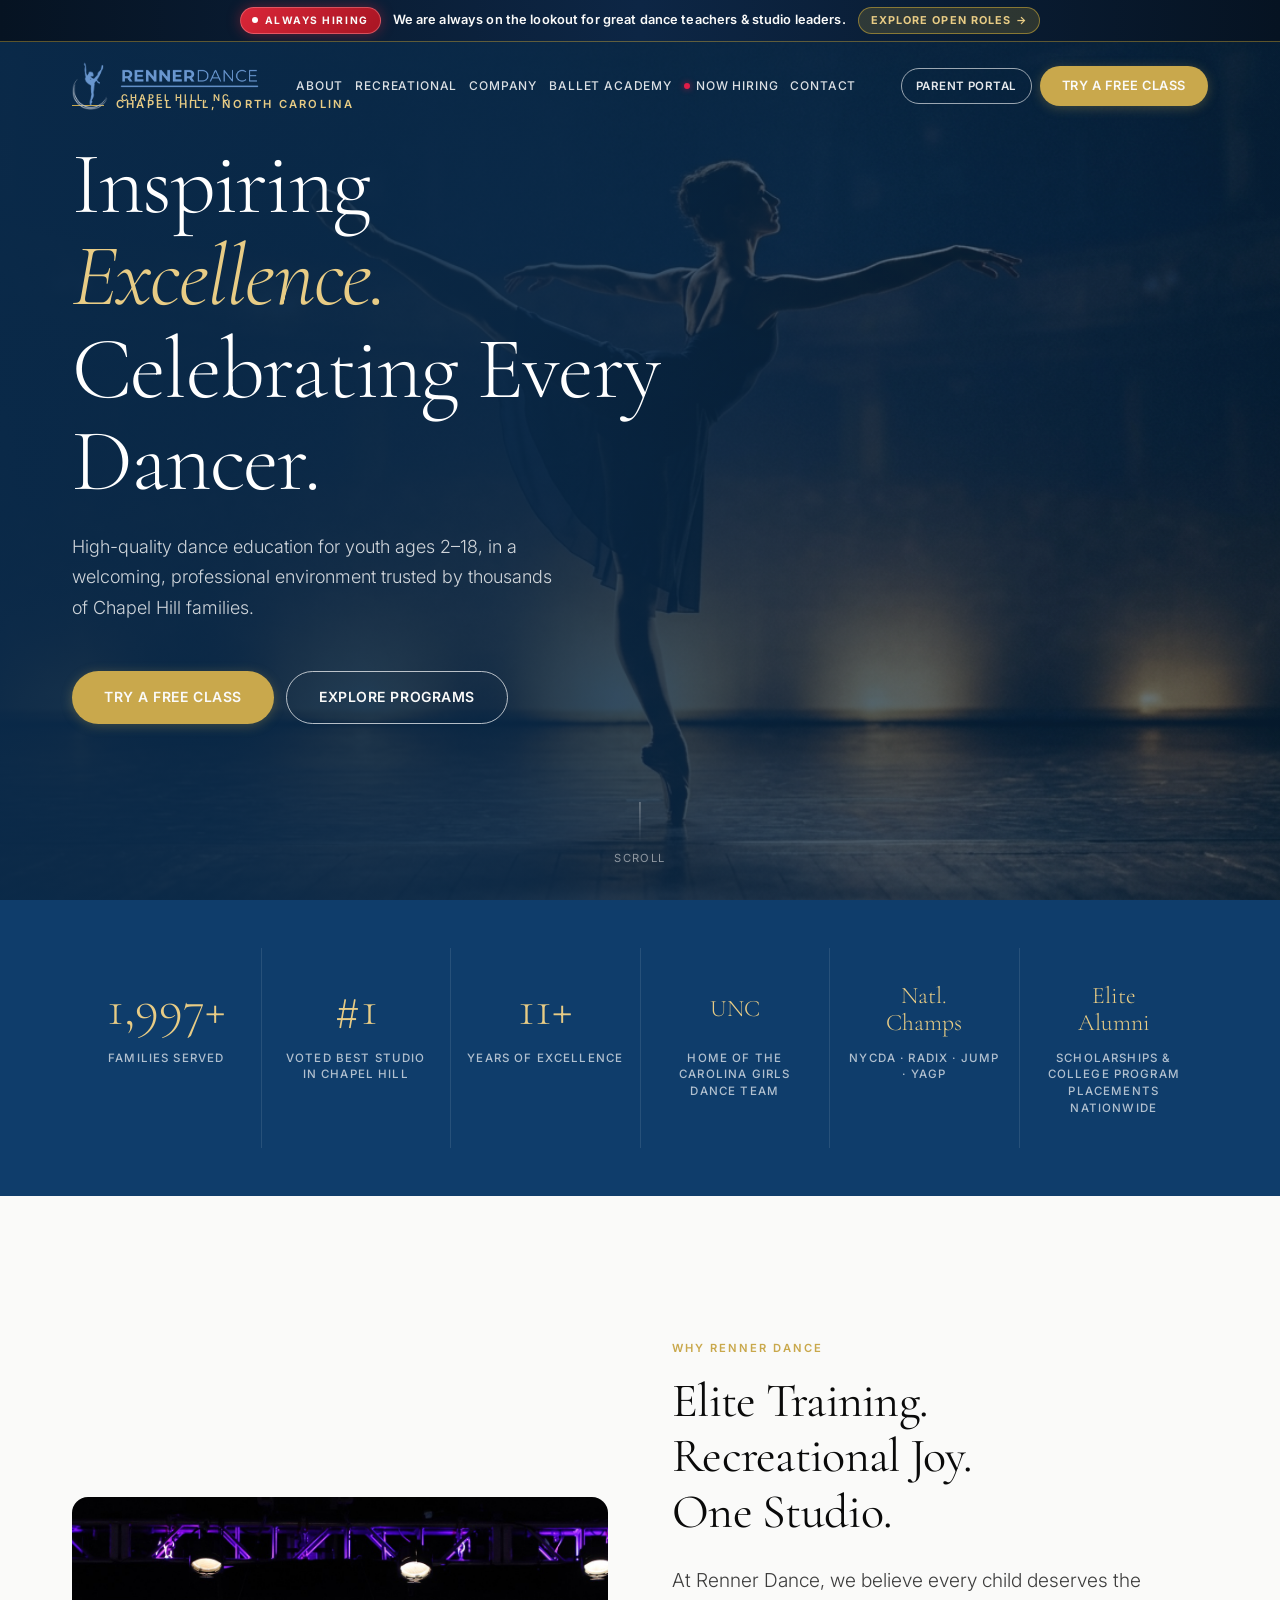
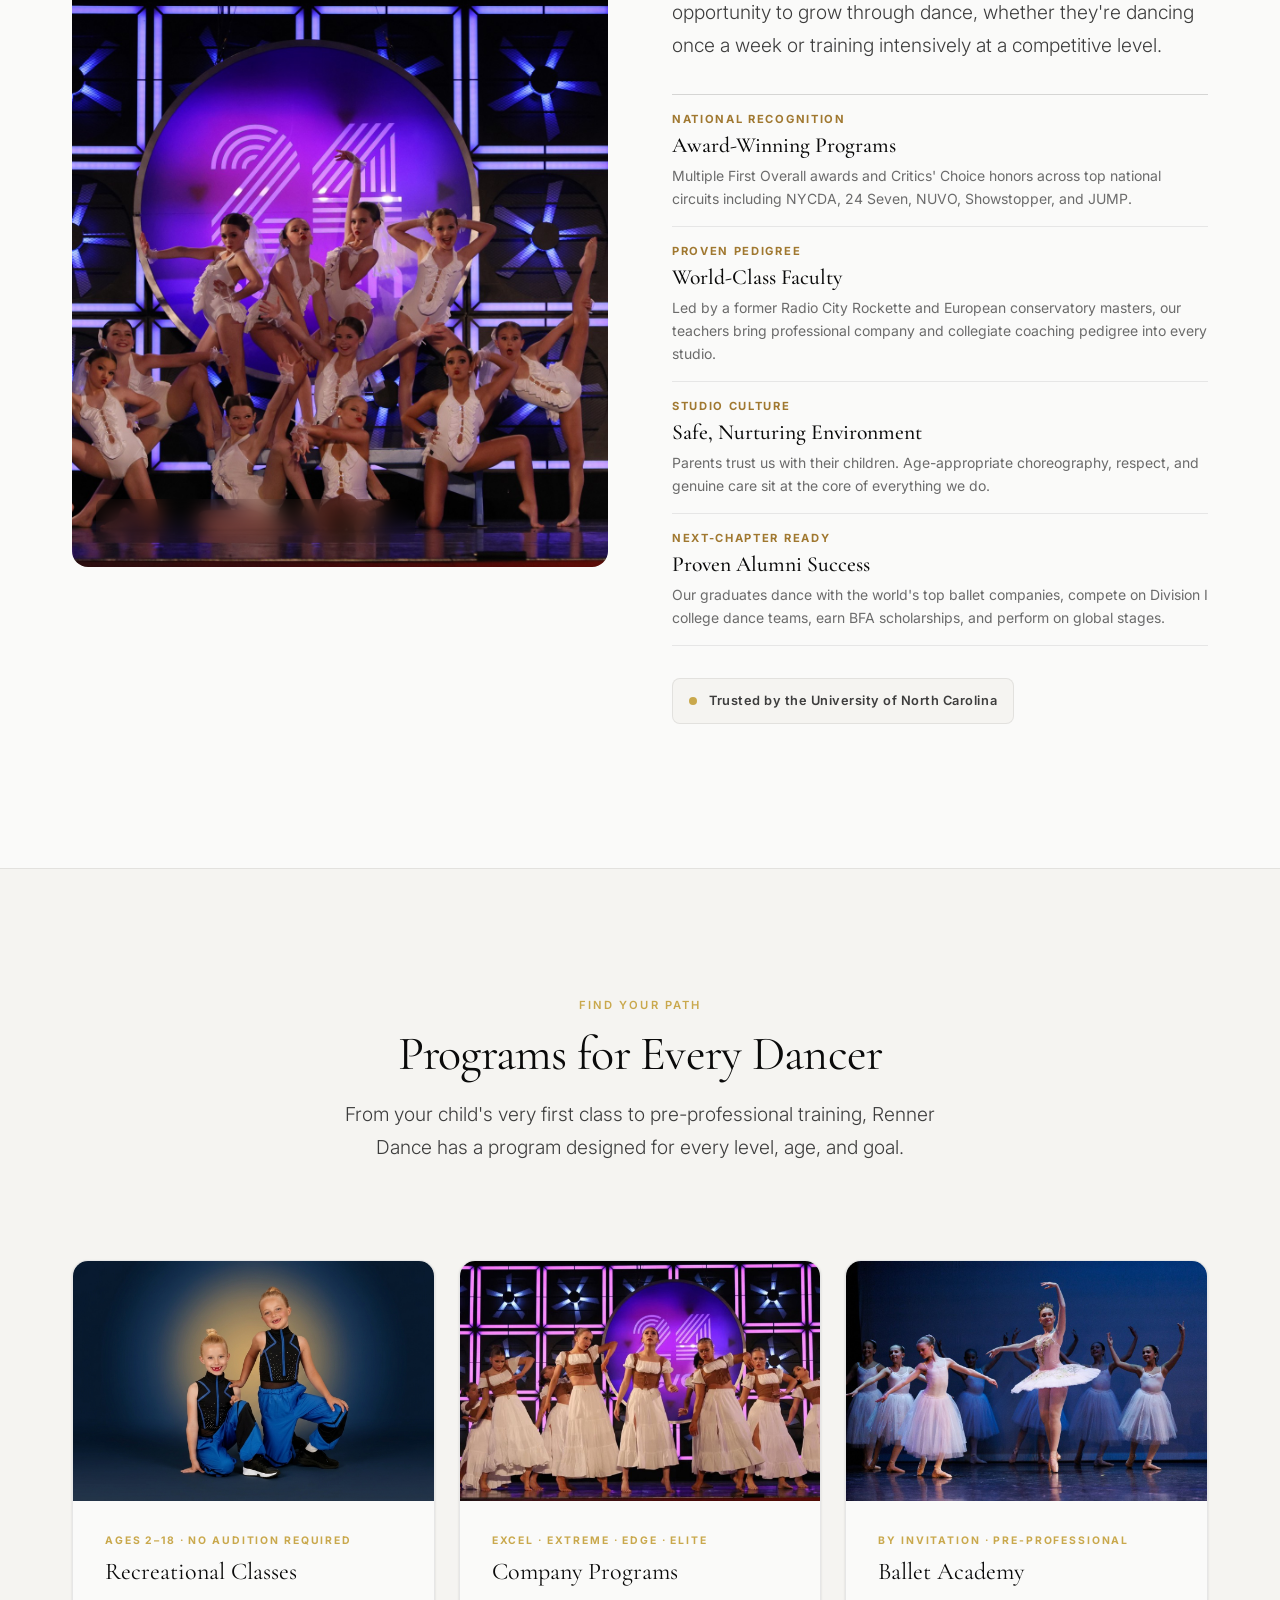
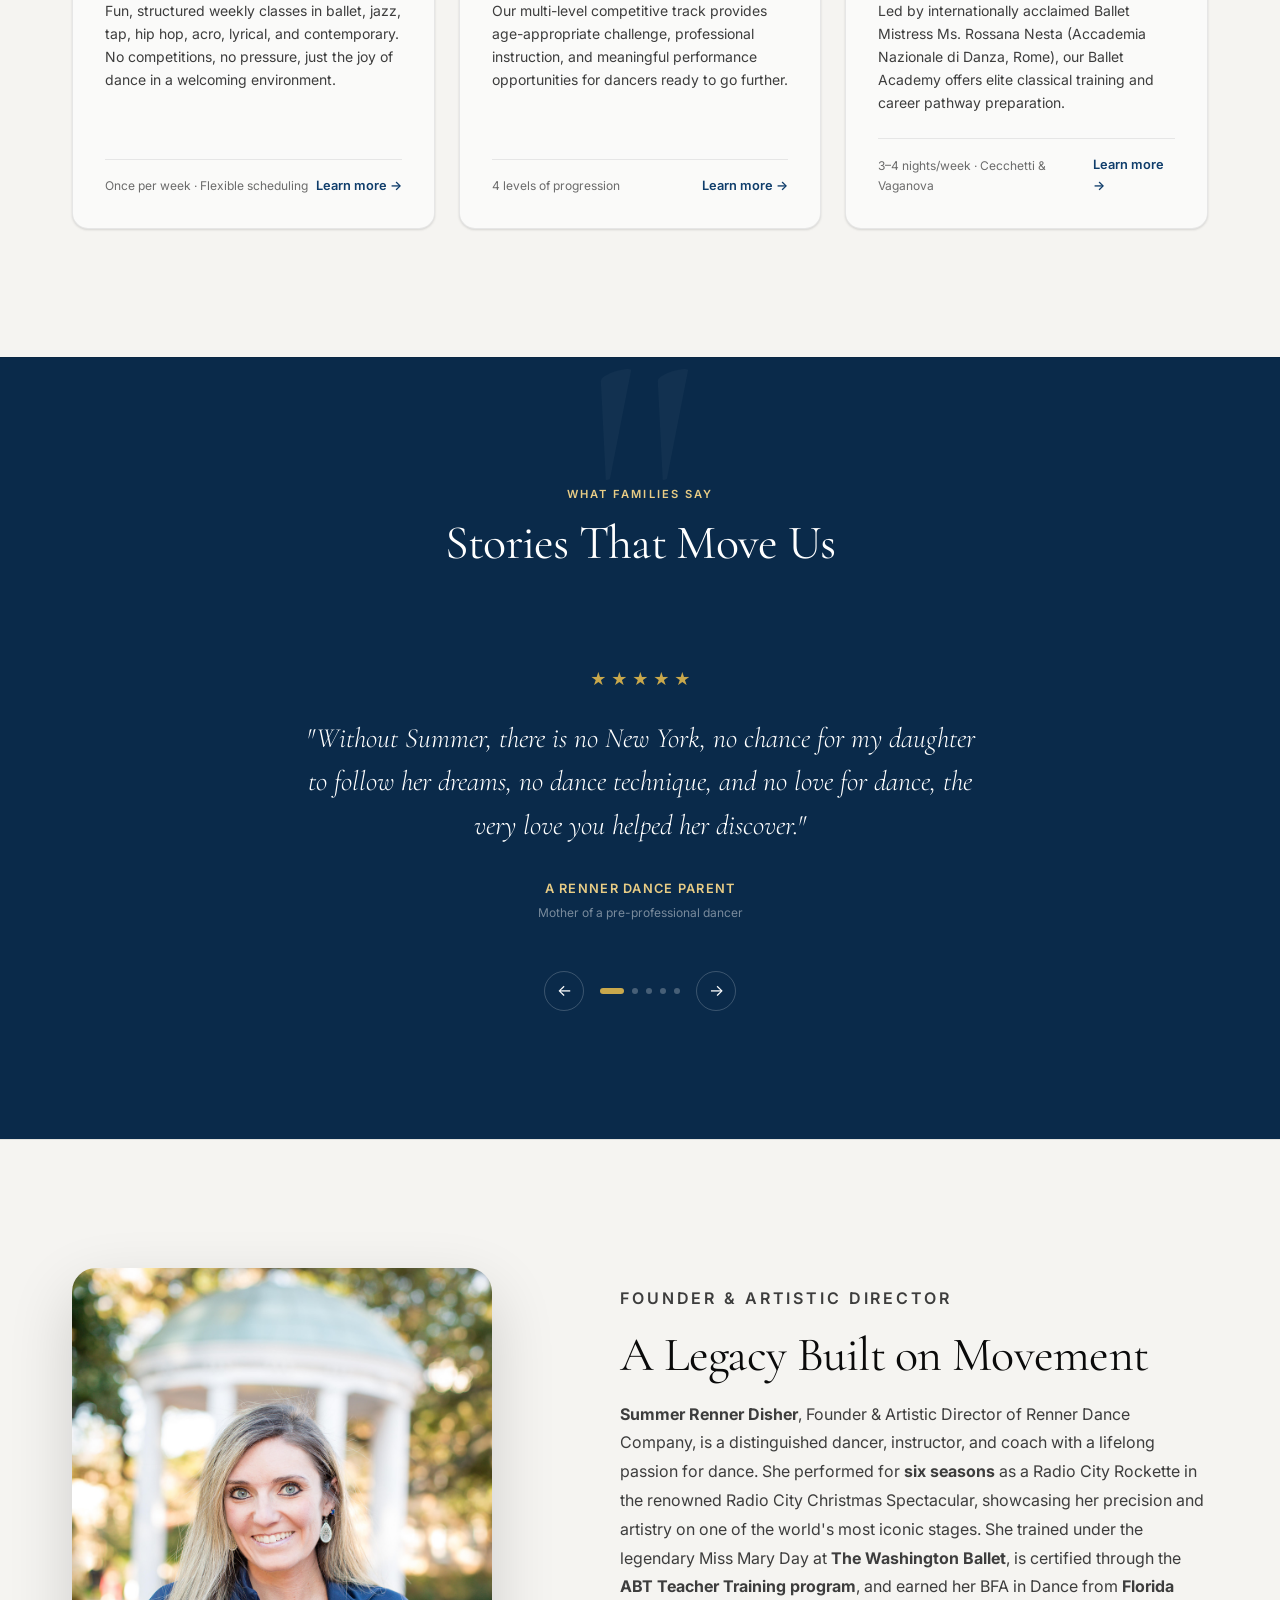
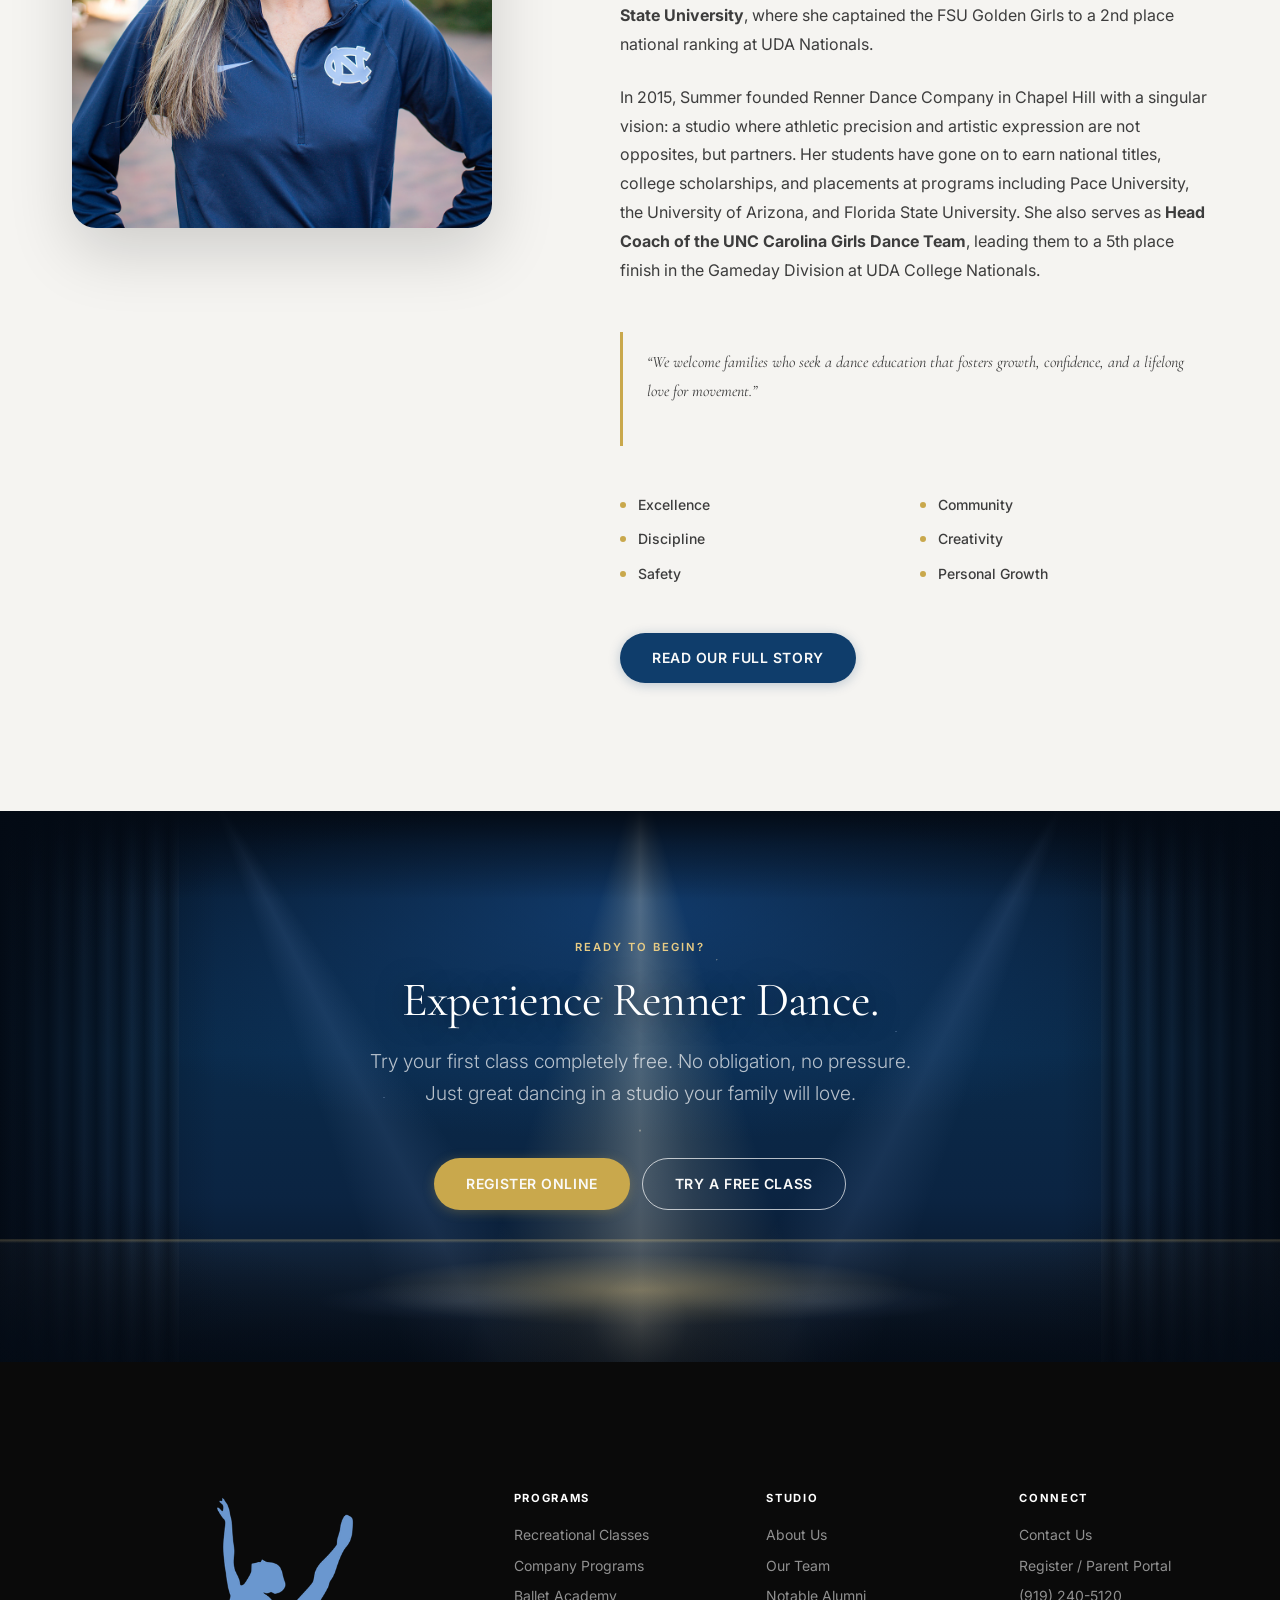
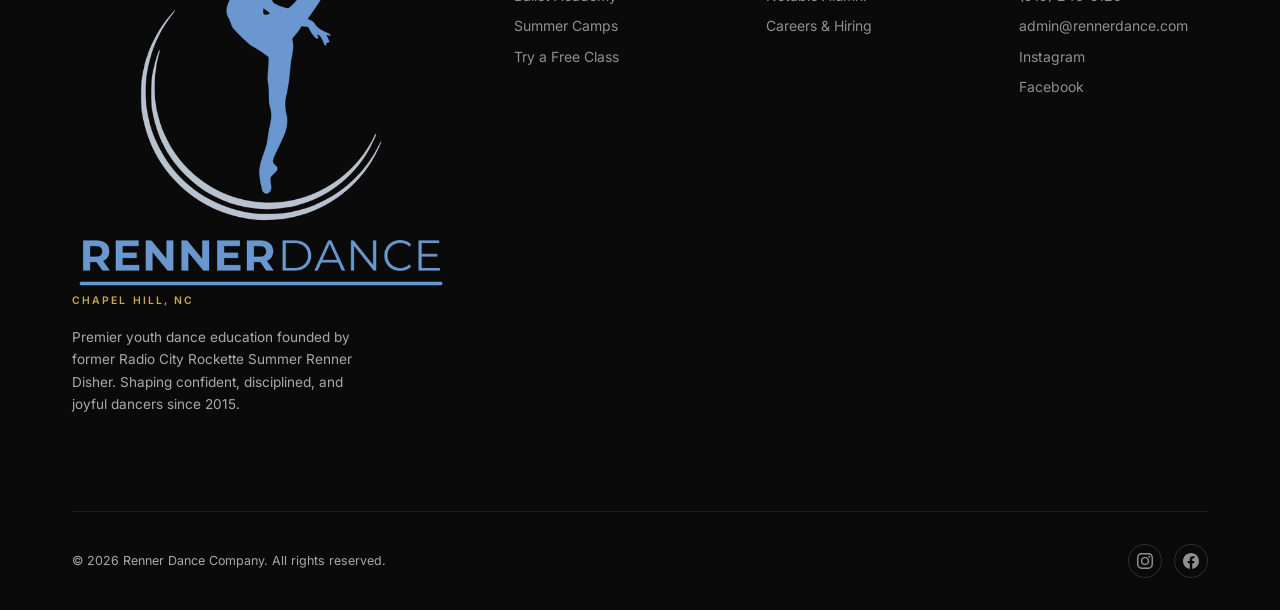
==== index.html @ 5af4b8da "Recreational page edits" ====
<!DOCTYPE html>
<html lang="en">
<head>
  <meta charset="UTF-8">
  <meta name="viewport" content="width=device-width, initial-scale=1.0">
  <title>Renner Dance Company | Chapel Hill, NC | Premier Youth Dance Studio</title>
  <meta name="description" content="Renner Dance Company is Chapel Hill's premier youth dance studio. Founded by former Radio City Rockette Summer Renner Disher, we offer recreational, competitive, and pre-professional dance training for ages 2–18.">
  <meta name="keywords" content="dance studio Chapel Hill NC, youth dance classes, ballet, competitive dance, Renner Dance Company">
  <link rel="canonical" href="https://www.rennerdance.com/">
  <!-- Open Graph -->
  <meta property="og:title" content="Renner Dance Company | Chapel Hill, NC">
  <meta property="og:description" content="Premier youth dance studio offering recreational, competitive, and ballet academy programs for ages 2–18 in Chapel Hill, NC.">
  <meta property="og:type" content="website">
  <meta property="og:url" content="https://www.rennerdance.com/">
  <meta property="og:image" content="https://www.rennerdance.com/images/logo-dark.png">
  <!-- Structured Data -->
  <script type="application/ld+json">
  {
    "@context": "https://schema.org",
    "@type": ["LocalBusiness", "EducationalOrganization"],
    "name": "Renner Dance Company",
    "description": "Premier youth dance studio in Chapel Hill, NC offering recreational, competitive, and pre-professional dance training for ages 2–18.",
    "url": "https://www.rennerdance.com",
    "logo": "https://www.rennerdance.com/images/logo-dark.png",
    "address": {
      "@type": "PostalAddress",
      "addressLocality": "Chapel Hill",
      "addressRegion": "NC",
      "addressCountry": "US"
    },
    "founder": { "@type": "Person", "name": "Summer Renner Disher" },
    "sameAs": ["https://www.instagram.com/rennerdance"]
  }
  </script>
  <link rel="icon" type="image/png" href="images/favicon.png">
  <link rel="apple-touch-icon" href="images/favicon.png">
  <link rel="stylesheet" href="css/styles.css">
  <link rel="preconnect" href="https://fonts.googleapis.com">
  <link rel="preconnect" href="https://fonts.gstatic.com" crossorigin>
</head>
<body class="has-hiring-topbar">

  <!-- ======================================================
       ALWAYS HIRING TOP BAR
  ====================================================== -->
  <a href="careers.html" class="hiring-topbar" aria-label="Renner Dance is always hiring. Explore open roles and apply.">
    <div class="hiring-topbar-inner">
      <span class="hiring-badge">
        <span class="hiring-badge-dot" aria-hidden="true"></span>
        Always Hiring
      </span>
      <span class="hiring-topbar-text hiring-topbar-text--desktop">
        <strong>We are always on the lookout for great dance teachers &amp; studio leaders.</strong>
      </span>
      <span class="hiring-topbar-text hiring-topbar-text--mobile">
        <strong>Hiring great teachers &amp; studio staff</strong>
      </span>
      <span class="hiring-topbar-cta">
        Explore Open Roles <span class="hiring-topbar-arrow" aria-hidden="true">&rarr;</span>
      </span>
    </div>
  </a>


    <!-- ======================================================
       NAVIGATION
  ====================================================== -->
  <nav id="navbar" class="transparent" role="navigation" aria-label="Main navigation">
    <div class="container">
      <div class="nav-inner">
        <a href="index.html" class="nav-logo" aria-label="Renner Dance Company home">
          <img src="images/logo-mark-white.png" alt="" class="nav-logo-mark nav-logo--light" width="40" height="53">
          <img src="images/logo-mark-dark.png" alt="" class="nav-logo-mark nav-logo--dark" width="40" height="53">
          <div class="nav-logo-text">
            <img src="images/logo-wordmark-white.png" alt="Renner Dance" class="nav-logo-wordmark nav-logo--light" width="140" height="19">
            <img src="images/logo-wordmark-dark.png" alt="Renner Dance" class="nav-logo-wordmark nav-logo--dark" width="140" height="19">
            <span class="nav-logo-sub">Chapel Hill, NC</span>
          </div>
        </a>

        <div class="nav-links" role="menubar">
          <div class="nav-dropdown" role="menuitem">
            <a href="about.html" class="nav-link">About</a>
            <div class="nav-dropdown-menu">
              <a href="about.html#story" class="nav-dropdown-item">Our Story</a>
              <a href="about.html#mission" class="nav-dropdown-item">Mission &amp; Culture</a>
              <a href="about.html#accomplishments" class="nav-dropdown-item">Accomplishments</a>
              <a href="about.html#staff" class="nav-dropdown-item">Our Team</a>
              <a href="about.html#alumni" class="nav-dropdown-item">Notable Alumni</a>
              <a href="careers.html" class="nav-dropdown-item">Careers &amp; Hiring</a>
            </div>
          </div>
          <div class="nav-dropdown" role="menuitem">
            <a href="recreational.html" class="nav-link">Recreational</a>
            <div class="nav-dropdown-menu">
              <div class="nav-dropdown-group-label">Recreational Classes</div>
              <a href="recreational.html#overview" class="nav-dropdown-item">Overview</a>
              <a href="recreational.html#ballet" class="nav-dropdown-item">Ballet</a>
              <a href="recreational.html#jazz" class="nav-dropdown-item">Jazz</a>
              <a href="recreational.html#tap" class="nav-dropdown-item">Tap</a>
              <a href="recreational.html#hiphop" class="nav-dropdown-item">Hip Hop</a>
              <a href="recreational.html#acro" class="nav-dropdown-item">Acro</a>
              <a href="recreational.html#lyrical" class="nav-dropdown-item">Lyrical</a>
              <a href="recreational.html#combo" class="nav-dropdown-item">Combo Classes</a>
              <div class="nav-dropdown-divider"></div>
              <div class="nav-dropdown-group-label">Summer Programs</div>
              <a href="summer-camps.html" class="nav-dropdown-item nav-dropdown-item--camps">Summer Camps</a>
            </div>
          </div>
          <div class="nav-dropdown" role="menuitem">
            <a href="company.html" class="nav-link">Company</a>
            <div class="nav-dropdown-menu">
              <a href="company.html#overview" class="nav-dropdown-item">Overview</a>
              <a href="company.html#excel" class="nav-dropdown-item">Excel</a>
              <a href="company.html#extreme" class="nav-dropdown-item">Extreme</a>
              <a href="company.html#edge" class="nav-dropdown-item">Edge</a>
              <a href="company.html#elite" class="nav-dropdown-item">Elite</a>
            </div>
          </div>
          <a href="ballet-academy.html" class="nav-link" role="menuitem">Ballet Academy</a>
          <a href="careers.html" class="nav-link nav-link--hiring" role="menuitem"><span class="nav-hiring-dot" aria-hidden="true"></span>Now Hiring</a>
          <a href="contact.html" class="nav-link" role="menuitem">Contact</a>
        </div>

        <div class="nav-cta">
          <a href="https://app.gostudiopro.com/online/rennerdance" class="btn btn-portal btn-sm" target="_blank" rel="noopener" id="nav-portal-btn">Parent Portal</a>
          <a href="trial-class.html" class="btn btn-gold btn-sm" id="nav-cta-btn">Try a Free Class</a>
        </div>

        <button class="hamburger" id="hamburger" aria-label="Toggle mobile menu" aria-expanded="false">
          <span></span><span></span><span></span>
        </button>
      </div>
    </div>
  </nav>

  <!-- Mobile Nav -->
  <nav class="mobile-nav" id="mobileNav" aria-label="Mobile navigation">
    <a href="index.html" class="mobile-nav-link">Home</a>
    
    <div>
      <a href="about.html" class="mobile-nav-link">About</a>
      <a href="about.html#story" class="mobile-nav-sub">Our Story</a>
      <a href="about.html#mission" class="mobile-nav-sub">Mission &amp; Culture</a>
      <a href="about.html#accomplishments" class="mobile-nav-sub">Accomplishments</a>
      <a href="about.html#staff" class="mobile-nav-sub">Our Team</a>
      <a href="about.html#alumni" class="mobile-nav-sub">Notable Alumni</a>
      <a href="about.html#careers" class="mobile-nav-sub">Join Our Faculty</a>
    </div>

    <div>
      <a href="recreational.html" class="mobile-nav-link">Recreational Classes</a>
      <a href="recreational.html#overview" class="mobile-nav-sub">Overview</a>
      <a href="recreational.html#ballet" class="mobile-nav-sub">Ballet</a>
      <a href="recreational.html#jazz" class="mobile-nav-sub">Jazz</a>
      <a href="recreational.html#tap" class="mobile-nav-sub">Tap</a>
      <a href="recreational.html#hiphop" class="mobile-nav-sub">Hip Hop</a>
      <a href="recreational.html#acro" class="mobile-nav-sub">Acro</a>
      <a href="recreational.html#lyrical" class="mobile-nav-sub">Lyrical</a>
      <a href="recreational.html#combo" class="mobile-nav-sub">Combo Classes</a>
      <a href="summer-camps.html" class="mobile-nav-sub" style="color:var(--gold-dark);font-weight:600">Summer Camps</a>
    </div>

    <div>
      <a href="company.html" class="mobile-nav-link">Company Programs</a>
      <a href="company.html#overview" class="mobile-nav-sub">Overview</a>
      <a href="company.html#excel" class="mobile-nav-sub">Excel</a>
      <a href="company.html#extreme" class="mobile-nav-sub">Extreme</a>
      <a href="company.html#edge" class="mobile-nav-sub">Edge</a>
      <a href="company.html#elite" class="mobile-nav-sub">Elite</a>
    </div>

    <a href="ballet-academy.html" class="mobile-nav-link">Ballet Academy</a>
    <a href="careers.html" class="mobile-nav-link">Careers &amp; Hiring</a>
    <a href="contact.html" class="mobile-nav-link">Contact</a>

    <div style="margin-top:var(--space-4);display:flex;flex-direction:column;gap:var(--space-3);padding-bottom:var(--space-8)">
      <a href="trial-class.html" class="btn btn-gold" style="justify-content:center">Try a Free Class</a>
      <a href="https://app.gostudiopro.com/online/rennerdance" class="btn btn-outline" target="_blank" rel="noopener" style="justify-content:center">Parent Portal / Register</a>
    </div>
  </nav>

  <main id="content">

    <!-- ======================================================
         HERO
    ====================================================== -->
    <section class="hero" aria-labelledby="hero-title">
      <div class="hero-bg" role="img" aria-label="Ballet dancer on stage"></div>
      <div class="hero-overlay"></div>
      <div class="container">
        <div class="hero-content">
          <div class="hero-eyebrow">
            <div class="hero-eyebrow-line"></div>
            <span class="hero-eyebrow-text">Chapel Hill, North Carolina </span>
          </div>
          <h1 class="hero-title" id="hero-title">
            Inspiring<br>
            <em>Excellence.</em><br>
            Celebrating Every<br>Dancer.
          </h1>
          <p class="hero-subtitle">
            High-quality dance education for youth ages 2–18, in a welcoming, professional environment trusted by thousands of Chapel Hill families.
          </p>
          <div class="hero-actions">
            <a href="trial-class.html" class="btn btn-gold" id="hero-cta-primary">Try a Free Class</a>
            <a href="recreational.html" class="btn btn-outline-white" id="hero-cta-secondary">Explore Programs</a>
          </div>
        </div>
      </div>
      <div class="hero-scroll" aria-hidden="true">
        <div class="hero-scroll-line"></div>
        <span>Scroll</span>
      </div>
    </section>

    <!-- ======================================================
         STATS BAR
    ====================================================== -->
    <section class="stats-bar" aria-label="Studio statistics">
      <div class="container">
        <div class="stats-grid">
          <div class="stat-item reveal">
            <div class="stat-number"><span data-count="2000" data-suffix="+">2000+</span></div>
            <div class="stat-label">Families Served</div>
          </div>
          <div class="stat-item reveal reveal-delay-1">
            <div class="stat-number"><span>#</span><span data-count="1">1</span></div>
            <div class="stat-label">Voted Best Studio in Chapel Hill</div>
          </div>
          <div class="stat-item reveal reveal-delay-2">
            <div class="stat-number"><span data-count="11" data-suffix="+">11+</span></div>
            <div class="stat-label">Years of Excellence</div>
          </div>
          <div class="stat-item reveal reveal-delay-3">
            <div class="stat-number stat-number--text"><span>UNC</span></div>
            <div class="stat-label">Home of the Carolina Girls Dance Team</div>
          </div>
          <div class="stat-item reveal reveal-delay-3">
            <div class="stat-number stat-number--text"><span>Natl.<br>Champs</span></div>
            <div class="stat-label">NYCDA &middot; RADIX &middot; JUMP &middot; YAGP</div>
          </div>
          <div class="stat-item reveal reveal-delay-3">
            <div class="stat-number stat-number--text"><span>Elite<br>Alumni</span></div>
            <div class="stat-label">Scholarships &amp; college program placements nationwide</div>
          </div>
        </div>
      </div>
    </section>

    <!-- ======================================================
         WHY RENNER
    ====================================================== -->
    <section class="section" aria-labelledby="why-title">
      <div class="container">
        <div class="why-grid">
          <div class="why-image-wrap reveal-left">
            <img src="images/why-renner.jpg" alt="Elite training and recreational joy at Renner Dance" width="600" height="750" loading="lazy">
            <div class="why-badge">
              <span class="why-badge-dot" aria-hidden="true"></span>
              <span>Voted Best Studio in Chapel Hill</span>
            </div>
          </div>
          <div class="why-content reveal-right">
            <p class="overline">Why Renner Dance</p>
            <h2 class="heading-1" id="why-title">Elite Training.<br>Recreational Joy.<br>One Studio.</h2>
            <p class="lead">
              At Renner Dance, we believe every child deserves the opportunity to grow through dance, whether they're dancing once a week or training intensively at a competitive level.
            </p>
            <div class="why-editorial-list">
              <div class="why-editorial-item">
                <span class="why-editorial-kicker">National Recognition</span>
                <h3 class="why-editorial-title">Award-Winning Programs</h3>
                <p class="why-editorial-desc">Multiple First Overall awards and Critics' Choice honors across top national circuits including NYCDA, 24 Seven, NUVO, Showstopper, and JUMP.</p>
              </div>

              <div class="why-editorial-item">
                <span class="why-editorial-kicker">Proven Pedigree</span>
                <h3 class="why-editorial-title">World-Class Faculty</h3>
                <p class="why-editorial-desc">Led by a former Radio City Rockette and European conservatory masters, our teachers bring professional company and collegiate coaching pedigree into every studio.</p>
              </div>

              <div class="why-editorial-item">
                <span class="why-editorial-kicker">Studio Culture</span>
                <h3 class="why-editorial-title">Safe, Nurturing Environment</h3>
                <p class="why-editorial-desc">Parents trust us with their children. Age-appropriate choreography, respect, and genuine care sit at the core of everything we do.</p>
              </div>

              <div class="why-editorial-item">
                <span class="why-editorial-kicker">Next-Chapter Ready</span>
                <h3 class="why-editorial-title">Proven Alumni Success</h3>
                <p class="why-editorial-desc">Our graduates dance with the world's top ballet companies, compete on Division I college dance teams, earn BFA scholarships, and perform on global stages.</p>
              </div>
            </div>
            <div class="unc-badge">
              <div class="unc-badge-dot"></div>
              Trusted by the University of North Carolina
            </div>
          </div>
        </div>
      </div>
    </section>

    <!-- ======================================================
         PROGRAMS
    ====================================================== -->
    <section class="section section-surface" aria-labelledby="programs-title">
      <div class="container">
        <div class="section-header reveal">
          <p class="overline">Find Your Path</p>
          <h2 class="heading-1" id="programs-title">Programs for Every Dancer</h2>
          <p class="lead">From your child's very first class to pre-professional training, Renner Dance has a program designed for every level, age, and goal.</p>
        </div>
        <div class="programs-grid">
          <article class="program-card reveal">
            <div class="program-card-img">
              <img src="images/home-recreational-classes.jpg" alt="Young Renner Dance recreational students smiling in blue and black dance outfits" width="400" height="270" loading="lazy" style="object-position:center 35%">
            </div>
            <div class="program-card-body">
              <div class="program-card-tag">Ages 2–18 · No Audition Required</div>
              <h3 class="program-card-title">Recreational Classes</h3>
              <p class="program-card-desc">Fun, structured weekly classes in ballet, jazz, tap, hip hop, acro, lyrical, and contemporary. No competitions, no pressure, just the joy of dance in a welcoming environment.</p>
              <div class="program-card-footer">
                <span class="program-card-detail">Once per week · Flexible scheduling</span>
                <a href="recreational.html" class="program-card-link" aria-label="Learn more about recreational classes">Learn more →</a>
              </div>
            </div>
          </article>

          <article class="program-card reveal reveal-delay-1">
            <div class="program-card-img">
              <img src="images/home-company-programs.jpg" alt="Renner Dance Company dancers performing contemporary choreography on stage at 24 Seven Dance Convention" width="400" height="270" loading="lazy" style="object-position:center 50%">
            </div>
            <div class="program-card-body">
              <div class="program-card-tag">Excel · Extreme · Edge · Elite</div>
              <h3 class="program-card-title">Company Programs</h3>
              <p class="program-card-desc">Our multi-level competitive track provides age-appropriate challenge, professional instruction, and meaningful performance opportunities for dancers ready to go further.</p>
              <div class="program-card-footer">
                <span class="program-card-detail">4 levels of progression</span>
                <a href="company.html" class="program-card-link" aria-label="Learn more about company programs">Learn more →</a>
              </div>
            </div>
          </article>

          <article class="program-card reveal reveal-delay-2">
            <div class="program-card-img">
              <img src="images/home-ballet-academy.jpg" alt="Renner Dance Ballet Academy soloist en pointe with classical ensemble on stage" width="400" height="270" loading="lazy" style="object-position:center 35%">
            </div>
            <div class="program-card-body">
              <div class="program-card-tag">By Invitation · Pre-Professional</div>
              <h3 class="program-card-title">Ballet Academy</h3>
              <p class="program-card-desc">Led by internationally acclaimed Ballet Mistress Ms. Rossana Nesta (Accademia Nazionale di Danza, Rome), our Ballet Academy offers elite classical training and career pathway preparation.</p>
              <div class="program-card-footer">
                <span class="program-card-detail">3–4 nights/week · Cecchetti &amp; Vaganova</span>
                <a href="ballet-academy.html" class="program-card-link" aria-label="Learn more about the Ballet Academy">Learn more →</a>
              </div>
            </div>
          </article>
        </div>
      </div>
    </section>

    <!-- ======================================================
         TESTIMONIALS
    ====================================================== -->
    <section class="section testimonials" aria-labelledby="testimonials-title">
      <div class="container">
        <div class="section-header reveal" style="max-width:500px">
          <p class="overline" style="color:var(--gold-light)">What Families Say</p>
          <h2 class="heading-1 text-white" id="testimonials-title">Stories That Move Us</h2>
        </div>
        <div class="testimonials-slider" role="region" aria-label="Testimonials">
          <div class="testimonial-track">
            <div class="testimonials-inner">
              <div class="testimonial-slide">
                <div class="testimonial-card">
                  <div class="testimonial-stars" aria-label="5 stars">
                    <span class="testimonial-star" aria-hidden="true">★</span>
                    <span class="testimonial-star" aria-hidden="true">★</span>
                    <span class="testimonial-star" aria-hidden="true">★</span>
                    <span class="testimonial-star" aria-hidden="true">★</span>
                    <span class="testimonial-star" aria-hidden="true">★</span>
                  </div>
                  <blockquote class="testimonial-quote">
                    "Without Summer, there is no New York, no chance for my daughter to follow her dreams, no dance technique, and no love for dance, the very love you helped her discover."
                  </blockquote>
                  <div class="testimonial-author">A Renner Dance Parent</div>
                  <div class="testimonial-role">Mother of a pre-professional dancer</div>
                </div>
              </div>
              <div class="testimonial-slide">
                <div class="testimonial-card">
                  <div class="testimonial-stars" aria-label="5 stars">
                    <span class="testimonial-star" aria-hidden="true">★</span>
                    <span class="testimonial-star" aria-hidden="true">★</span>
                    <span class="testimonial-star" aria-hidden="true">★</span>
                    <span class="testimonial-star" aria-hidden="true">★</span>
                    <span class="testimonial-star" aria-hidden="true">★</span>
                  </div>
                  <blockquote class="testimonial-quote">
                    "I'm so thankful for everything Summer has done for me in my life, and for all the ways the Renner Dance family has helped me grow."
                  </blockquote>
                  <div class="testimonial-author">Renner Dance Alumna</div>
                  <div class="testimonial-role">Former competitive dancer</div>
                </div>
              </div>
              <div class="testimonial-slide">
                <div class="testimonial-card">
                  <div class="testimonial-stars" aria-label="5 stars">
                    <span class="testimonial-star" aria-hidden="true">★</span>
                    <span class="testimonial-star" aria-hidden="true">★</span>
                    <span class="testimonial-star" aria-hidden="true">★</span>
                    <span class="testimonial-star" aria-hidden="true">★</span>
                    <span class="testimonial-star" aria-hidden="true">★</span>
                  </div>
                  <blockquote class="testimonial-quote">
                    "I was only there for a few years, but I carry so much of the knowledge Summer imparted to me, and I have no doubt I wouldn't be where I am today without her."
                  </blockquote>
                  <div class="testimonial-author">Renner Dance Alumna</div>
                  <div class="testimonial-role">Working professional dancer</div>
                </div>
              </div>
              <div class="testimonial-slide">
                <div class="testimonial-card">
                  <div class="testimonial-stars" aria-label="5 stars">
                    <span class="testimonial-star" aria-hidden="true">★</span>
                    <span class="testimonial-star" aria-hidden="true">★</span>
                    <span class="testimonial-star" aria-hidden="true">★</span>
                    <span class="testimonial-star" aria-hidden="true">★</span>
                    <span class="testimonial-star" aria-hidden="true">★</span>
                  </div>
                  <blockquote class="testimonial-quote">
                    "Thank you for being like a second mom to me and so many others. I wouldn't be where I am today without you."
                  </blockquote>
                  <div class="testimonial-author">Renner Dance Alumna</div>
                  <div class="testimonial-role">Renner Dance graduate</div>
                </div>
              </div>
              <div class="testimonial-slide">
                <div class="testimonial-card">
                  <div class="testimonial-stars" aria-label="5 stars">
                    <span class="testimonial-star" aria-hidden="true">★</span>
                    <span class="testimonial-star" aria-hidden="true">★</span>
                    <span class="testimonial-star" aria-hidden="true">★</span>
                    <span class="testimonial-star" aria-hidden="true">★</span>
                    <span class="testimonial-star" aria-hidden="true">★</span>
                  </div>
                  <blockquote class="testimonial-quote">
                    "I feel so lucky to have been there since the beginning and to watch Renner Dance grow into what it is today. I'm so grateful for Summer's guidance and for the incredible family she has given me."
                  </blockquote>
                  <div class="testimonial-author">Renner Dance Alumna</div>
                  <div class="testimonial-role">Founding student</div>
                </div>
              </div>
            </div>
          </div>
          <div class="slider-controls">
            <button class="slider-btn" id="sliderPrev" aria-label="Previous testimonial">&#8592;</button>
            <div class="slider-dots" role="tablist" aria-label="Testimonial navigation">
              <button class="slider-dot active" role="tab" aria-label="Testimonial 1" aria-selected="true"></button>
              <button class="slider-dot" role="tab" aria-label="Testimonial 2" aria-selected="false"></button>
              <button class="slider-dot" role="tab" aria-label="Testimonial 3" aria-selected="false"></button>
              <button class="slider-dot" role="tab" aria-label="Testimonial 4" aria-selected="false"></button>
              <button class="slider-dot" role="tab" aria-label="Testimonial 5" aria-selected="false"></button>
            </div>
            <button class="slider-btn" id="sliderNext" aria-label="Next testimonial">&#8594;</button>
          </div>
        </div>
      </div>
    </section>

    <!-- ======================================================
         FOUNDER / ABOUT PREVIEW
    ====================================================== -->
    <section class="section section-surface" aria-labelledby="founder-title">
      <div class="container">
        <div class="story-grid">
          <div class="story-image-wrap reveal-left">
            <img src="images/summer-renner.jpg?v=2" alt="Summer Renner Disher, Founder and Artistic Director of Renner Dance Company" width="500" height="737" loading="lazy">
          </div>
          <div class="story-content reveal-right">
            <p class="overline">Founder &amp; Artistic Director</p>
            <h2 class="heading-1" id="founder-title">A Legacy Built on Movement</h2>
            <p>
              <strong>Summer Renner Disher</strong>, Founder &amp; Artistic Director of Renner Dance Company, is a distinguished dancer, instructor, and coach with a lifelong passion for dance. She performed for <strong>six seasons</strong> as a Radio City Rockette in the renowned Radio City Christmas Spectacular, showcasing her precision and artistry on one of the world's most iconic stages. She trained under the legendary Miss Mary Day at <strong>The Washington Ballet</strong>, is certified through the <strong>ABT Teacher Training program</strong>, and earned her BFA in Dance from <strong>Florida State University</strong>, where she captained the FSU Golden Girls to a 2nd place national ranking at UDA Nationals.
            </p>
            <p>
              In 2015, Summer founded Renner Dance Company in Chapel Hill with a singular vision: a studio where athletic precision and artistic expression are not opposites, but partners. Her students have gone on to earn national titles, college scholarships, and placements at programs including Pace University, the University of Arizona, and Florida State University. She also serves as <strong>Head Coach of the UNC Carolina Girls Dance Team</strong>, leading them to a 5th place finish in the Gameday Division at UDA College Nationals.
            </p>
            <div class="story-quote">
              <p class="story-quote-text">“We welcome families who seek a dance education that fosters growth, confidence, and a lifelong love for movement.”</p>
            </div>
            <div class="story-values">
              <div class="story-value"><div class="story-value-dot"></div> Excellence</div>
              <div class="story-value"><div class="story-value-dot"></div> Community</div>
              <div class="story-value"><div class="story-value-dot"></div> Discipline</div>
              <div class="story-value"><div class="story-value-dot"></div> Creativity</div>
              <div class="story-value"><div class="story-value-dot"></div> Safety</div>
              <div class="story-value"><div class="story-value-dot"></div> Personal Growth</div>
            </div>
            <div style="margin-top:var(--space-7)">
              <a href="about.html" class="btn btn-primary" id="about-learn-more">Read Our Full Story</a>
            </div>
          </div>
        </div>
      </div>
    </section>

    <!-- ======================================================
         CTA
    ====================================================== -->
    <section class="cta-section" aria-labelledby="cta-title">
      <div class="container">
        <div class="cta-content reveal">
          <p class="overline" style="color:var(--gold-light)">Ready to Begin?</p>
          <h2 class="heading-1 text-white" id="cta-title">Experience Renner Dance.</h2>
          <p class="lead" style="color:rgba(255,255,255,0.7)">
            Try your first class completely free. No obligation, no pressure. Just great dancing in a studio your family will love.
          </p>
          <div class="cta-actions">
            <a href="https://app.gostudiopro.com/online/rennerdance" class="btn btn-gold" target="_blank" rel="noopener" id="cta-register">Register Online</a>
            <a href="trial-class.html" class="btn btn-outline-white" id="cta-try-class">Try a Free Class</a>
          </div>
        </div>
      </div>
    </section>

  </main>

  <!-- ======================================================
       FOOTER
  ====================================================== -->
<footer role="contentinfo">
    <div class="container">
      <div class="footer-grid">
        <div>
          <img src="images/logo-white.png" alt="Renner Dance Company" class="footer-brand-logo">
          <div class="footer-brand-sub">Chapel Hill, NC</div>
          <p class="footer-brand-desc">
            Premier youth dance education founded by former Radio City Rockette Summer Renner Disher. Shaping confident, disciplined, and joyful dancers since 2015.
          </p>
        </div>
        <div>
          <div class="footer-col-title">Programs</div>
          <nav class="footer-links" aria-label="Programs">
            <a href="recreational.html" class="footer-link">Recreational Classes</a>
            <a href="company.html" class="footer-link">Company Programs</a>
            <a href="ballet-academy.html" class="footer-link">Ballet Academy</a>
            <a href="summer-camps.html" class="footer-link">Summer Camps</a>
            <a href="trial-class.html" class="footer-link">Try a Free Class</a>
          </nav>
        </div>
        <div>
          <div class="footer-col-title">Studio</div>
          <nav class="footer-links" aria-label="Studio pages">
            <a href="about.html" class="footer-link">About Us</a>
            <a href="about.html#staff" class="footer-link">Our Team</a>
            <a href="about.html#alumni" class="footer-link">Notable Alumni</a>
            <a href="careers.html" class="footer-link">Careers &amp; Hiring</a>
          </nav>
        </div>
        <div>
          <div class="footer-col-title">Connect</div>
          <nav class="footer-links" aria-label="Contact and social">
            <a href="contact.html" class="footer-link">Contact Us</a>
            <a href="https://app.gostudiopro.com/online/rennerdance" class="footer-link" target="_blank" rel="noopener">Register / Parent Portal</a>
            <a href="tel:+19192405120" class="footer-link">(919) 240-5120</a>
            <a href="mailto:admin@rennerdance.com" class="footer-link">admin@rennerdance.com</a>
            <a href="https://www.instagram.com/rennerdance" class="footer-link" target="_blank" rel="noopener">Instagram</a>
            <a href="https://www.facebook.com/rennerdance" class="footer-link" target="_blank" rel="noopener">Facebook</a>
          </nav>
        </div>
      </div>
      <div class="footer-bottom">
        <span>© 2026 Renner Dance Company. All rights reserved.</span>
        <div class="footer-socials">
          <a href="https://www.instagram.com/rennerdance" class="footer-social" target="_blank" rel="noopener" aria-label="Follow us on Instagram">
            <svg width="16" height="16" viewBox="0 0 24 24" fill="currentColor" aria-hidden="true"><path d="M12 2.163c3.204 0 3.584.012 4.85.07 3.252.148 4.771 1.691 4.919 4.919.058 1.265.069 1.645.069 4.849 0 3.205-.012 3.584-.069 4.849-.149 3.225-1.664 4.771-4.919 4.919-1.266.058-1.644.07-4.85.07-3.204 0-3.584-.012-4.849-.07-3.26-.149-4.771-1.699-4.919-4.92-.058-1.265-.07-1.644-.07-4.849 0-3.204.013-3.583.07-4.849.149-3.227 1.664-4.771 4.919-4.919 1.266-.057 1.645-.069 4.849-.069zM12 0C8.741 0 8.333.014 7.053.072 2.695.272.273 2.69.073 7.052.014 8.333 0 8.741 0 12c0 3.259.014 3.668.072 4.948.2 4.358 2.618 6.78 6.98 6.98C8.333 23.986 8.741 24 12 24c3.259 0 3.668-.014 4.948-.072 4.354-.2 6.782-2.618 6.979-6.98.059-1.28.073-1.689.073-4.948 0-3.259-.014-3.667-.072-4.947-.196-4.354-2.617-6.78-6.979-6.98C15.668.014 15.259 0 12 0zm0 5.838a6.162 6.162 0 100 12.324 6.162 6.162 0 000-12.324zM12 16a4 4 0 110-8 4 4 0 010 8zm6.406-11.845a1.44 1.44 0 100 2.881 1.44 1.44 0 000-2.881z"/></svg>
          </a>
          <a href="https://www.facebook.com/rennerdance" class="footer-social" target="_blank" rel="noopener" aria-label="Follow us on Facebook">
            <svg width="16" height="16" viewBox="0 0 24 24" fill="currentColor" aria-hidden="true"><path d="M24 12.073c0-6.627-5.373-12-12-12s-12 5.373-12 12c0 5.99 4.388 10.954 10.125 11.854v-8.385H7.078v-3.47h3.047V9.43c0-3.007 1.792-4.669 4.533-4.669 1.312 0 2.686.235 2.686.235v2.953H15.83c-1.491 0-1.956.925-1.956 1.874v2.25h3.328l-.532 3.47h-2.796v8.385C19.612 23.027 24 18.062 24 12.073z"/></svg>
          </a>
        </div>
      </div>
    </div>
  </footer>

  <script src="js/main.js"></script>
</body>
</html>
---- css/styles.css ----
/* ============================================================
   RENNER DANCE — DESIGN SYSTEM
   Premium dance studio website
   ============================================================ */

/* ---- Google Fonts ---- */
@import url('https://fonts.googleapis.com/css2?family=Cormorant+Garamond:ital,wght@0,300;0,400;0,500;0,600;0,700;1,300;1,400;1,500&family=Inter:wght@300;400;500;600;700&display=swap');

/* ---- Design Tokens ---- */
:root {
  /* Colors */
  --white:       #FAFAF9;
  --off-white:   #F5F4F1;
  --ink:         #0A0A0A;
  --ink-soft:    #3D3D3D;
  --ink-muted:   #6B6B6B;
  --blue:        #0F3D6B;
  --blue-dark:   #0A2A4A;
  --blue-light:  #1A5499;
  --gold:        #C9A84C;
  --gold-light:  #E8CC85;
  --gold-dark:   #A07830;
  --surface:     #F5F4F1;
  --surface-2:   #EDECE8;
  --border:      rgba(0, 0, 0, 0.08);
  --border-dark: rgba(0, 0, 0, 0.15);
  --shadow-sm:   0 1px 3px rgba(0,0,0,0.08), 0 1px 2px rgba(0,0,0,0.06);
  --shadow-md:   0 4px 16px rgba(0,0,0,0.08), 0 2px 6px rgba(0,0,0,0.05);
  --shadow-lg:   0 12px 40px rgba(0,0,0,0.12), 0 4px 12px rgba(0,0,0,0.06);
  --shadow-xl:   0 24px 64px rgba(0,0,0,0.16);

  /* Typography */
  --font-display: 'Cormorant Garamond', Georgia, serif;
  --font-body:    'Inter', -apple-system, sans-serif;

  /* Spacing */
  --space-1:   4px;
  --space-2:   8px;
  --space-3:   12px;
  --space-4:   16px;
  --space-5:   24px;
  --space-6:   32px;
  --space-7:   48px;
  --space-8:   64px;
  --space-9:   96px;
  --space-10:  128px;

  /* Container */
  --max-w:     1200px;
  --max-w-sm:  800px;

  /* Transitions */
  --ease:      cubic-bezier(0.16, 1, 0.3, 1);
  --ease-out:  cubic-bezier(0.0, 0.0, 0.2, 1);
  --dur-fast:  150ms;
  --dur-base:  250ms;
  --dur-slow:  400ms;
  --dur-xslow: 700ms;

  /* Radius */
  --radius-sm: 4px;
  --radius-md: 8px;
  --radius-lg: 16px;
  --radius-xl: 24px;
  --radius-full: 9999px;
}

/* ---- Reset ---- */
*, *::before, *::after { box-sizing: border-box; margin: 0; padding: 0; }
html { scroll-behavior: smooth; font-size: 16px; -webkit-font-smoothing: antialiased; }
body {
  font-family: var(--font-body);
  background: var(--white);
  color: var(--ink);
  line-height: 1.6;
  overflow-x: hidden;
}
img { display: block; max-width: 100%; height: auto; }
a { color: inherit; text-decoration: none; }
ul, ol { list-style: none; }
button { cursor: pointer; border: none; background: none; font: inherit; }

/* ---- Container ---- */
.container {
  width: 100%;
  max-width: var(--max-w);
  margin: 0 auto;
  padding: 0 var(--space-6);
}
.container-sm {
  width: 100%;
  max-width: var(--max-w-sm);
  margin: 0 auto;
  padding: 0 var(--space-6);
}

/* ---- Typography ---- */
.display-1 { font-family: var(--font-display); font-weight: 300; font-size: clamp(3rem, 7vw, 6rem); line-height: 1.05; letter-spacing: -0.02em; }
.display-2 { font-family: var(--font-display); font-weight: 300; font-size: clamp(2.25rem, 5vw, 4rem); line-height: 1.1; letter-spacing: -0.02em; }
.heading-1  { font-family: var(--font-display); font-weight: 400; font-size: clamp(2rem, 4vw, 3rem); line-height: 1.15; letter-spacing: -0.015em; }
.heading-2  { font-family: var(--font-display); font-weight: 400; font-size: clamp(1.5rem, 3vw, 2.25rem); line-height: 1.2; letter-spacing: -0.01em; }
.heading-3  { font-family: var(--font-display); font-weight: 500; font-size: clamp(1.25rem, 2vw, 1.75rem); line-height: 1.25; }
.overline   { font-family: var(--font-body); font-size: 0.7rem; font-weight: 600; letter-spacing: 0.18em; text-transform: uppercase; color: var(--gold); }
.lead       { font-size: clamp(1rem, 1.5vw, 1.2rem); line-height: 1.7; color: var(--ink-soft); font-weight: 300; }
.body-lg    { font-size: 1.05rem; line-height: 1.75; color: var(--ink-soft); }
.caption    { font-size: 0.8rem; color: var(--ink-muted); letter-spacing: 0.02em; }

/* ---- Buttons ---- */
.btn {
  display: inline-flex;
  align-items: center;
  gap: var(--space-2);
  padding: 14px 32px;
  border-radius: var(--radius-full);
  font-family: var(--font-body);
  font-size: 0.875rem;
  font-weight: 600;
  letter-spacing: 0.04em;
  text-transform: uppercase;
  transition: all var(--dur-base) var(--ease);
  white-space: nowrap;
}
.btn-primary {
  background: var(--blue);
  color: var(--white);
  box-shadow: 0 2px 12px rgba(15,61,107,0.25);
}
.btn-primary:hover {
  background: var(--blue-dark);
  box-shadow: 0 4px 20px rgba(15,61,107,0.35);
  transform: translateY(-1px);
}
.btn-gold {
  background: var(--gold);
  color: var(--white);
  box-shadow: 0 2px 12px rgba(201,168,76,0.3);
}
.btn-gold:hover {
  background: var(--gold-dark);
  box-shadow: 0 4px 20px rgba(201,168,76,0.4);
  transform: translateY(-1px);
}
.btn-outline {
  border: 1.5px solid var(--blue);
  color: var(--blue);
  background: transparent;
}
.btn-outline:hover {
  background: var(--blue);
  color: var(--white);
}
.btn-outline-white {
  border: 1.5px solid rgba(255,255,255,0.7);
  color: var(--white);
  background: transparent;
}
.btn-outline-white:hover {
  background: rgba(255,255,255,0.15);
  border-color: white;
}
.btn-sm { padding: 10px 22px; font-size: 0.8rem; }

/* ---- Navigation ---- */
#navbar {
  position: fixed;
  top: var(--topbar-h, 0px);
  left: 0;
  right: 0;
  z-index: 1000;
  transition: background var(--dur-base) var(--ease),
              box-shadow var(--dur-base) var(--ease),
              padding var(--dur-base) var(--ease),
              top var(--dur-base) var(--ease);
}
#navbar.transparent { background: transparent; padding: 20px 0; }
#navbar.scrolled {
  background: rgba(250, 250, 249, 0.96);
  backdrop-filter: blur(12px);
  -webkit-backdrop-filter: blur(12px);
  box-shadow: 0 1px 0 var(--border), 0 2px 16px rgba(0,0,0,0.06);
  padding: 12px 0;
}
.nav-inner {
  display: flex;
  align-items: center;
  justify-content: space-between;
  gap: var(--space-6);
}
.nav-logo {
  display: flex;
  flex-direction: row;
  align-items: center;
  gap: 12px;
  line-height: 1;
  flex-shrink: 0;
}
.nav-logo-mark {
  height: 48px;
  width: auto;
  object-fit: contain;
  transition: transform var(--dur-base) var(--ease), height var(--dur-base) var(--ease);
}
#navbar.scrolled .nav-logo-mark {
  height: 42px;
}
.nav-logo:hover .nav-logo-mark {
  transform: scale(1.04);
}
.nav-logo-text {
  display: flex;
  flex-direction: column;
  align-items: flex-start;
  gap: 5px;
}
.nav-logo-wordmark {
  height: 19px;
  width: auto;
  object-fit: contain;
}
.nav-logo--light { display: none; }
.nav-logo--dark  { display: block; }
#navbar.transparent:not(.mobile-menu-active) .nav-logo--light { display: block; }
#navbar.transparent:not(.mobile-menu-active) .nav-logo--dark  { display: none; }
.nav-logo-name {
  font-family: var(--font-display);
  font-size: 1.4rem;
  font-weight: 500;
  letter-spacing: 0.04em;
  color: var(--ink);
  transition: color var(--dur-fast);
}
.nav-logo-sub {
  font-size: 0.58rem;
  font-weight: 600;
  letter-spacing: 0.22em;
  text-transform: uppercase;
  color: var(--gold-dark);
  padding-left: 1px;
}
#navbar.transparent:not(.mobile-menu-active) .nav-logo-name { color: var(--white); }
#navbar.transparent:not(.mobile-menu-active) .nav-logo-sub { color: var(--gold-light); }

.nav-links {
  display: flex;
  align-items: center;
  gap: var(--space-3);
}
.nav-link {
  display: inline-flex;
  align-items: center;
  line-height: 1;
  font-size: 0.75rem;
  font-weight: 500;
  letter-spacing: 0.07em;
  text-transform: uppercase;
  color: var(--ink-soft);
  position: relative;
  padding: 4px 0;
  white-space: nowrap;
  transition: color var(--dur-fast);
}
.nav-link::after {
  content: '';
  position: absolute;
  bottom: 0;
  left: 0;
  right: 0;
  height: 1px;
  background: var(--gold);
  transform: scaleX(0);
  transform-origin: left;
  transition: transform var(--dur-base) var(--ease);
}
.nav-link:hover { color: var(--ink); }
.nav-link:hover::after { transform: scaleX(1); }
#navbar.transparent .nav-link { color: rgba(255,255,255,0.85); }
#navbar.transparent .nav-link:hover { color: white; }
.nav-hiring-dot {
  width: 6px;
  height: 6px;
  border-radius: 50%;
  background: #e11d48;
  box-shadow: 0 0 6px rgba(225, 29, 72, 0.7);
  margin-right: 6px;
  flex-shrink: 0;
}

.nav-dropdown {
  position: relative;
  display: flex;
  align-items: center;
}
.nav-dropdown-menu {
  position: absolute;
  top: 100%;
  left: 50%;
  transform: translateX(-50%);
  background: var(--white);
  border: 1px solid var(--border);
  border-radius: var(--radius-md);
  box-shadow: var(--shadow-lg);
  padding: var(--space-3) 0;
  padding-top: calc(var(--space-3) + 12px); /* bridge gap */
  margin-top: 0;
  min-width: 220px;
  opacity: 0;
  pointer-events: none;
  transform: translateX(-50%) translateY(-6px);
  transition: opacity var(--dur-base) var(--ease),
              transform var(--dur-base) var(--ease);
}
/* Invisible bridge so cursor doesn't lose hover when moving to dropdown */
.nav-dropdown-menu::before {
  content: '';
  position: absolute;
  top: -12px;
  left: 0;
  right: 0;
  height: 12px;
  background: transparent;
}
.nav-dropdown:hover .nav-dropdown-menu,
.nav-dropdown:focus-within .nav-dropdown-menu {
  opacity: 1;
  pointer-events: all;
  transform: translateX(-50%) translateY(0);
}
.nav-dropdown-item {
  display: block;
  padding: 10px 20px;
  font-size: 0.825rem;
  font-weight: 500;
  color: var(--ink-soft);
  transition: all var(--dur-fast);
}
.nav-dropdown-item:hover {
  color: var(--blue);
  background: var(--surface);
  padding-left: 24px;
}
.nav-dropdown-group-label {
  padding: 10px 20px 4px;
  font-size: 0.62rem;
  font-weight: 700;
  letter-spacing: 0.16em;
  text-transform: uppercase;
  color: var(--ink-muted);
  pointer-events: none;
  user-select: none;
}
.nav-dropdown-group-label:first-child { padding-top: 4px; }
.nav-dropdown-divider {
  height: 1px;
  background: var(--border);
  margin: 6px 12px;
}
/* Summer Camps link in dropdown — give it a subtle gold accent */
.nav-dropdown-item--camps {
  color: var(--blue);
  font-weight: 600;
}
.nav-dropdown-item--camps:hover { color: var(--gold-dark); }
.nav-cta {
  margin-left: var(--space-2);
  display: flex;
  align-items: center;
  gap: var(--space-2);
  flex-shrink: 0;
}
.btn-portal {
  background: transparent;
  border: 1.5px solid var(--blue);
  color: var(--blue);
  font-size: 0.72rem;
  padding: 8px 14px;
  letter-spacing: 0.04em;
}
.btn-portal:hover {
  background: var(--blue);
  color: white;
}
#navbar.transparent .btn-portal {
  border-color: rgba(255,255,255,0.6);
  color: rgba(255,255,255,0.9);
}
#navbar.transparent .btn-portal:hover {
  background: rgba(255,255,255,0.15);
  border-color: white;
  color: white;
}

/* Mobile Nav */
.hamburger {
  display: none;
  flex-direction: column;
  gap: 5px;
  padding: 4px;
  cursor: pointer;
}
.hamburger span {
  display: block;
  width: 24px;
  height: 1.5px;
  background: var(--ink);
  transition: all var(--dur-base) var(--ease);
  transform-origin: center;
}
#navbar.transparent .hamburger span { background: white; }
.hamburger.open span,
#navbar.transparent .hamburger.open span { background: var(--ink); }
.hamburger.open span:nth-child(1) { transform: translateY(6.5px) rotate(45deg); }
.hamburger.open span:nth-child(2) { opacity: 0; }
.hamburger.open span:nth-child(3) { transform: translateY(-6.5px) rotate(-45deg); }

.mobile-nav {
  display: none;
  position: fixed;
  inset: 0;
  z-index: 999;
  background: var(--white);
  padding: 90px var(--space-6) var(--space-8);
  overflow-y: auto;
  -webkit-overflow-scrolling: touch;
}
.mobile-nav.open { display: flex; flex-direction: column; gap: var(--space-4); }
.mobile-nav-link {
  font-family: var(--font-display);
  font-size: 1.5rem;
  font-weight: 400;
  color: var(--ink);
  border-bottom: 1px solid var(--border);
  padding-bottom: var(--space-2);
  margin-bottom: var(--space-1);
  display: block;
  transition: color var(--dur-fast);
}
.mobile-nav-link:hover { color: var(--blue); }
.mobile-nav-sub {
  font-size: 0.85rem;
  font-weight: 500;
  color: var(--ink-soft);
  padding: 5px 0 5px var(--space-4);
  display: block;
  border-left: 2px solid var(--border);
  margin-left: var(--space-2);
  transition: border-color var(--dur-fast), color var(--dur-fast);
}
.mobile-nav-sub:hover { color: var(--blue); border-color: var(--blue); }

/* ---- Hero ---- */
.hero {
  position: relative;
  min-height: 100vh;
  display: flex;
  align-items: center;
  overflow: hidden;
  background: var(--blue-dark);
}
.hero-bg {
  position: absolute;
  inset: 0;
  background-image: url('../images/hero-dancer.jpg');
  background-size: cover;
  background-position: center 20%;
  opacity: 0.45;
  transform: scale(1.05);
  transition: transform 8s ease;
}
.hero-bg--company {
  background-image: url('../images/competitive-team.jpg');
  background-position: center 28%;
  opacity: 0.52;
}
/* ---- Company Hero: Editorial Floating Collage (real student stage photos) ---- */
.hero-bg--company-ambient {
  background-image: url('../images/company-collage-3.jpg');
  background-position: center;
  filter: blur(40px) saturate(1.3);
  opacity: 0.42;
  transform: scale(1.25);
}
.hero.loaded .hero-bg--company-ambient { transform: scale(1.2); }
.hero--company-collage .hero-overlay {
  background:
    radial-gradient(ellipse 55% 65% at 76% 50%, rgba(124, 77, 196, 0.28) 0%, rgba(124, 77, 196, 0) 70%),
    radial-gradient(ellipse 35% 35% at 92% 96%, rgba(201, 168, 76, 0.14) 0%, rgba(201, 168, 76, 0) 70%),
    linear-gradient(90deg, rgba(10, 42, 74, 0.97) 0%, rgba(10, 42, 74, 0.9) 42%, rgba(10, 42, 74, 0.72) 100%);
}
.hero-split {
  display: grid;
  grid-template-columns: minmax(0, 1fr) minmax(0, 1fr);
  gap: var(--space-8);
  align-items: center;
  min-height: 100vh;
}
.hero--company-collage .hero-content { max-width: 600px; }

.hero-collage {
  position: relative;
  width: 100%;
  max-width: 580px;
  aspect-ratio: 560 / 600;
  justify-self: end;
  margin-top: 64px;
}
.hero-collage::before {
  content: '';
  position: absolute;
  inset: 12% 8%;
  background: radial-gradient(circle, rgba(124, 77, 196, 0.35) 0%, rgba(124, 77, 196, 0) 70%);
  filter: blur(30px);
  pointer-events: none;
}
.hero-collage-item {
  position: absolute;
  margin: 0;
  border-radius: 20px;
  overflow: hidden;
  background: var(--blue-dark);
  box-shadow:
    0 32px 64px -20px rgba(0, 0, 0, 0.65),
    0 14px 28px -14px rgba(0, 0, 0, 0.45);
  opacity: 0;
  translate: 0 32px;
  transition: opacity 1s var(--ease), translate 1.1s var(--ease);
  animation: collageFloat 9s ease-in-out infinite;
}
.hero-collage-item::after {
  content: '';
  position: absolute;
  inset: 0;
  border-radius: inherit;
  box-shadow: inset 0 0 0 1px rgba(255, 255, 255, 0.16);
  pointer-events: none;
}
.hero-collage-item img {
  width: 100%;
  height: 100%;
  object-fit: cover;
  display: block;
  transition: transform 1.2s var(--ease);
}
.hero-collage-item:hover img { transform: scale(1.04); }

/* Diagonal, layered composition (percentages scale with the container) */
.hero-collage-item--a { top: 0;    right: 0; width: 70%; aspect-ratio: 4 / 3; z-index: 3; animation-delay: -1s;   transition-delay: 0.3s; }
.hero-collage-item--d { top: 9%;   left: 0;  width: 34%; aspect-ratio: 4 / 3; z-index: 4; animation-delay: -2.5s; transition-delay: 0.75s; }
.hero-collage-item--b { top: 38%;  left: 4%; width: 56%; aspect-ratio: 3 / 2; z-index: 2; animation-delay: -4s;   transition-delay: 0.45s; }
.hero-collage-item--c { bottom: 3%; right: 0; width: 56%; aspect-ratio: 3 / 2; z-index: 1; animation-delay: -6.5s; transition-delay: 0.6s; }
.hero-collage-item--a img { object-position: center 55%; }
.hero-collage-item--b img { object-position: center 60%; }
.hero-collage-item--c img { object-position: center 70%; }
.hero-collage-item--d img { object-position: center 62%; }

.hero-collage-chip {
  position: absolute;
  left: 0;
  bottom: 4%;
  max-width: 38%;
  z-index: 5;
  display: flex;
  align-items: flex-start;
  gap: 10px;
  padding: 12px 14px;
  border-radius: 14px;
  background: rgba(255, 255, 255, 0.08);
  backdrop-filter: blur(14px);
  -webkit-backdrop-filter: blur(14px);
  border: 1px solid rgba(255, 255, 255, 0.16);
  opacity: 0;
  translate: 0 20px;
  transition: opacity 1s var(--ease) 0.9s, translate 1s var(--ease) 0.9s;
}
.hero-collage-chip-dot {
  width: 8px;
  height: 8px;
  border-radius: 50%;
  background: var(--gold-light);
  box-shadow: 0 0 0 4px rgba(232, 204, 133, 0.18);
  margin-top: 5px;
  flex-shrink: 0;
}
.hero-collage-chip-kicker {
  display: block;
  font-size: 0.62rem;
  font-weight: 700;
  letter-spacing: 0.18em;
  text-transform: uppercase;
  color: var(--gold-light);
  margin-bottom: 3px;
}
.hero-collage-chip-text {
  display: block;
  font-size: 0.78rem;
  line-height: 1.45;
  color: rgba(255, 255, 255, 0.85);
}

.hero.loaded .hero-collage-item,
.hero.loaded .hero-collage-chip {
  opacity: 1;
  translate: 0 0;
}

@keyframes collageFloat {
  0%, 100% { transform: translateY(0); }
  50%      { transform: translateY(-10px); }
}

@media (min-width: 1025px) {
  .hero--company-collage .hero-title { font-size: clamp(3rem, 5vw, 4.6rem); }
}
@media (max-width: 1024px) {
  .hero-split {
    grid-template-columns: 1fr;
    gap: 0;
    min-height: auto;
  }
  .hero--company-collage .hero-content {
    max-width: 640px;
    padding-bottom: var(--space-7);
  }
  .hero-collage {
    justify-self: center;
    max-width: 560px;
    margin: 0 auto var(--space-9);
  }
  .hero--company-collage .hero-scroll { display: none; }
}
@media (max-width: 600px) {
  .hero-collage { margin-bottom: var(--space-8); }
  .hero-collage-item { border-radius: 14px; }
  .hero-collage-chip { display: none; }
}
@media (prefers-reduced-motion: reduce) {
  .hero-collage-item,
  .hero-collage-chip {
    animation: none;
    transition: none;
    opacity: 1;
    translate: 0 0;
  }
}
.hero.loaded .hero-bg { transform: scale(1); }
.hero-overlay {
  position: absolute;
  inset: 0;
  background: linear-gradient(
    to right,
    rgba(10,42,74,0.92) 0%,
    rgba(10,42,74,0.75) 40%,
    rgba(10,42,74,0.3) 70%,
    rgba(10,42,74,0.1) 100%
  );
}
.hero-content {
  position: relative;
  z-index: 1;
  padding: 140px 0 80px;
  max-width: 660px;
}
.hero-eyebrow {
  display: flex;
  align-items: center;
  gap: var(--space-3);
  margin-bottom: var(--space-5);
  opacity: 0;
  transform: translateY(20px);
  transition: all 0.8s var(--ease) 0.2s;
}
.hero-eyebrow-line {
  width: 32px;
  height: 1px;
  background: var(--gold);
}
.hero-eyebrow-text {
  font-size: 0.7rem;
  font-weight: 600;
  letter-spacing: 0.2em;
  text-transform: uppercase;
  color: var(--gold-light);
}
.hero-title {
  font-family: var(--font-display);
  font-weight: 300;
  font-size: clamp(3rem, 7vw, 5.5rem);
  line-height: 1.05;
  letter-spacing: -0.02em;
  color: white;
  margin-bottom: var(--space-5);
  opacity: 0;
  transform: translateY(30px);
  transition: all 0.9s var(--ease) 0.35s;
}
.hero-title em {
  font-style: italic;
  color: var(--gold-light);
}
.hero-subtitle {
  font-size: clamp(1rem, 1.5vw, 1.125rem);
  line-height: 1.7;
  color: rgba(255,255,255,0.8);
  font-weight: 300;
  max-width: 480px;
  margin-bottom: var(--space-7);
  opacity: 0;
  transform: translateY(20px);
  transition: all 0.9s var(--ease) 0.5s;
}
.hero-actions {
  display: flex;
  flex-wrap: wrap;
  gap: var(--space-3);
  opacity: 0;
  transform: translateY(20px);
  transition: all 0.9s var(--ease) 0.65s;
}
.hero.loaded .hero-eyebrow,
.hero.loaded .hero-title,
.hero.loaded .hero-subtitle,
.hero.loaded .hero-actions {
  opacity: 1;
  transform: translateY(0);
}
.hero-scroll {
  position: absolute;
  bottom: var(--space-6);
  left: 50%;
  transform: translateX(-50%);
  display: flex;
  flex-direction: column;
  align-items: center;
  gap: var(--space-2);
  color: rgba(255,255,255,0.5);
  font-size: 0.7rem;
  letter-spacing: 0.12em;
  text-transform: uppercase;
}
.hero-scroll-line {
  width: 1px;
  height: 40px;
  background: linear-gradient(to bottom, rgba(255,255,255,0.5), transparent);
  animation: scrollPulse 2s ease-in-out infinite;
}
@keyframes scrollPulse {
  0%, 100% { opacity: 1; transform: scaleY(1); }
  50% { opacity: 0.3; transform: scaleY(0.8); }
}

/* ---- Section Structure ---- */
.section { padding: var(--space-10) 0; }
.section + .section:not(.section-dark):not(.cta-section) {
  border-top: 1px solid var(--border);
}
.section-sm { padding: var(--space-8) 0; }
.section-lg { padding: 140px 0; }
.section-dark { background: var(--blue-dark); color: white; }
.section-surface { background: var(--surface); }
.section-surface-2 { background: var(--surface-2); }

.section-header { text-align: center; max-width: 600px; margin: 0 auto var(--space-9); }
.section-header .overline { margin-bottom: var(--space-3); }
.section-header .heading-1 { margin-bottom: var(--space-4); }
.section-header .lead { margin: 0 auto; }

/* ---- Stats Bar ---- */
.stats-bar {
  background: var(--blue);
  padding: var(--space-7) 0;
}
.stats-grid {
  display: grid;
  grid-template-columns: repeat(6, 1fr);
  gap: 1px;
  background: rgba(255,255,255,0.1);
}
.stat-item {
  text-align: center;
  padding: var(--space-6) var(--space-4);
  background: var(--blue);
  transition: background var(--dur-base);
  display: flex;
  flex-direction: column;
  align-items: center;
  justify-content: flex-start;
}
.stat-item:hover { background: var(--blue-light); }
.stat-number {
  font-family: var(--font-display);
  font-size: clamp(2.5rem, 4vw, 3.5rem);
  font-weight: 300;
  color: white;
  line-height: 1;
  margin-bottom: var(--space-3);
  min-height: 3.6rem;
  display: flex;
  align-items: center;
  justify-content: center;
}
.stat-number span { color: var(--gold-light); }
.stat-number--text span {
  font-size: clamp(1.25rem, 1.85vw, 1.65rem);
  line-height: 1.15;
  display: block;
}
.stat-label {
  font-size: 0.72rem;
  font-weight: 500;
  letter-spacing: 0.1em;
  text-transform: uppercase;
  color: rgba(255,255,255,0.68);
  line-height: 1.45;
}

/* ---- Why Renner ---- */
.why-grid {
  display: grid;
  grid-template-columns: 1fr 1fr;
  gap: var(--space-8);
  align-items: center;
}
.why-image-wrap {
  position: relative;
  border-radius: var(--radius-lg);
  overflow: hidden;
  aspect-ratio: 4/5;
  background: var(--surface);
}
.why-image-wrap img {
  width: 100%;
  height: 100%;
  object-fit: cover;
  object-position: center 25%;
  transition: transform 0.6s var(--ease);
  display: block;
}
.why-image-wrap:hover img { transform: scale(1.03); }
.why-badge {
  position: absolute;
  bottom: var(--space-5);
  left: var(--space-5);
  background: rgba(10, 42, 74, 0.92);
  backdrop-filter: blur(10px);
  -webkit-backdrop-filter: blur(10px);
  border: 1px solid rgba(201, 168, 76, 0.45);
  color: var(--white);
  border-radius: var(--radius-md);
  padding: 12px 18px;
  font-size: 0.72rem;
  font-weight: 600;
  letter-spacing: 0.14em;
  text-transform: uppercase;
  box-shadow: var(--shadow-lg);
  display: inline-flex;
  align-items: center;
  gap: 10px;
}
.why-badge-dot {
  width: 7px;
  height: 7px;
  border-radius: 50%;
  background: var(--gold-light);
  flex-shrink: 0;
}
.why-content { padding: var(--space-4) 0; }
.why-content .overline { margin-bottom: var(--space-4); }
.why-content .heading-1 { margin-bottom: var(--space-5); }
.why-content .lead { margin-bottom: var(--space-6); }

/* ---- Editorial Ledger for Why Renner ---- */
.why-editorial-list {
  display: flex;
  flex-direction: column;
  border-top: 1px solid var(--border-dark);
  margin-bottom: var(--space-6);
}
.why-editorial-item {
  display: block;
  padding: 16px 0;
  border-bottom: 1px solid var(--border);
  position: relative;
  transition: transform var(--dur-base) var(--ease);
}
.why-editorial-item::before {
  content: '';
  position: absolute;
  top: -1px;
  left: 0;
  width: 0;
  height: 2px;
  background: var(--gold);
  transition: width var(--dur-slow) var(--ease);
}
.why-editorial-item:hover {
  transform: translateX(4px);
}
.why-editorial-item:hover::before {
  width: 100%;
}
.why-editorial-num {
  display: none;
}
.why-editorial-kicker {
  display: block;
  font-size: 0.7rem;
  font-weight: 700;
  letter-spacing: 0.15em;
  text-transform: uppercase;
  color: var(--gold-dark);
  margin-bottom: 4px;
}
.why-editorial-title {
  font-family: var(--font-display);
  font-size: 1.35rem;
  font-weight: 500;
  color: var(--ink);
  line-height: 1.2;
  margin-bottom: 5px;
}
.why-editorial-desc {
  font-size: 0.875rem;
  color: var(--ink-muted);
  line-height: 1.65;
  margin: 0;
}
.trust-items { display: flex; flex-direction: column; gap: var(--space-4); margin-bottom: var(--space-6); }
.trust-item {
  display: flex;
  align-items: flex-start;
  gap: var(--space-4);
}
.trust-icon {
  width: 40px;
  height: 40px;
  border-radius: var(--radius-md);
  background: var(--surface);
  display: flex;
  align-items: center;
  justify-content: center;
  flex-shrink: 0;
  color: var(--blue);
  font-size: 1.1rem;
}
.trust-text-title {
  font-weight: 600;
  font-size: 0.9rem;
  color: var(--ink);
  margin-bottom: 2px;
}
.trust-text-desc {
  font-size: 0.85rem;
  color: var(--ink-muted);
  line-height: 1.5;
}
.unc-badge {
  display: inline-flex;
  align-items: center;
  gap: var(--space-3);
  background: var(--surface);
  border: 1px solid var(--border);
  border-radius: var(--radius-md);
  padding: var(--space-3) var(--space-4);
  font-size: 0.8rem;
  font-weight: 600;
  color: var(--ink-soft);
  letter-spacing: 0.04em;
}
.unc-badge-dot { width: 8px; height: 8px; border-radius: 50%; background: var(--gold); }

/* ---- Programs ---- */
.programs-grid {
  display: grid;
  grid-template-columns: repeat(3, 1fr);
  gap: var(--space-5);
}
.program-card {
  position: relative;
  border-radius: var(--radius-lg);
  overflow: hidden;
  background: var(--white);
  border: 1px solid var(--border);
  transition: all var(--dur-slow) var(--ease);
  display: flex;
  flex-direction: column;
  box-shadow: var(--shadow-sm);
}
.program-card:hover {
  transform: translateY(-6px);
  box-shadow: var(--shadow-xl);
  border-color: transparent;
}
.program-card-img {
  aspect-ratio: 3/2;
  overflow: hidden;
  background: var(--surface);
}
.program-card-img img {
  width: 100%;
  height: 100%;
  object-fit: cover;
  object-position: center 20%;
  transition: transform 0.6s var(--ease);
  display: block;
}
.program-card:hover .program-card-img img { transform: scale(1.05); }
.program-card-body {
  padding: var(--space-6);
  display: flex;
  flex-direction: column;
  flex: 1;
}
.program-card-tag {
  font-size: 0.65rem;
  font-weight: 700;
  letter-spacing: 0.18em;
  text-transform: uppercase;
  color: var(--gold);
  margin-bottom: var(--space-2);
}
.program-card-title {
  font-family: var(--font-display);
  font-size: 1.5rem;
  font-weight: 400;
  color: var(--ink);
  margin-bottom: var(--space-3);
  line-height: 1.2;
}
.program-card-desc {
  font-size: 0.875rem;
  color: var(--ink-soft);
  line-height: 1.65;
  margin-bottom: var(--space-5);
  flex: 1;
}
.program-card-footer {
  display: flex;
  align-items: center;
  justify-content: space-between;
  padding-top: var(--space-4);
  border-top: 1px solid var(--border);
}
.program-card-detail {
  font-size: 0.75rem;
  color: var(--ink-muted);
}
.program-card-link {
  font-size: 0.8rem;
  font-weight: 600;
  color: var(--blue);
  display: flex;
  align-items: center;
  gap: 4px;
  transition: gap var(--dur-fast);
}
.program-card-link:hover { gap: 8px; }

/* ---- Testimonials ---- */
.testimonials { background: var(--blue-dark); position: relative; overflow: hidden; }
.testimonials::before {
  content: '"';
  position: absolute;
  top: -60px;
  left: 50%;
  transform: translateX(-50%);
  font-family: var(--font-display);
  font-size: 400px;
  color: rgba(255,255,255,0.03);
  line-height: 1;
  pointer-events: none;
  user-select: none;
}
.testimonials-slider { position: relative; }
.testimonial-track { overflow: hidden; }
.testimonials-inner {
  display: flex;
  transition: transform 0.6s var(--ease);
}
.testimonial-slide {
  min-width: 100%;
  padding: 0 var(--space-5);
  display: flex;
  justify-content: center;
}
.testimonial-card {
  max-width: 680px;
  text-align: center;
}
.testimonial-stars {
  display: flex;
  justify-content: center;
  gap: 4px;
  margin-bottom: var(--space-5);
}
.testimonial-star { color: var(--gold); font-size: 1rem; }
.testimonial-quote {
  font-family: var(--font-display);
  font-size: clamp(1.25rem, 2.5vw, 1.75rem);
  font-weight: 300;
  font-style: italic;
  color: white;
  line-height: 1.55;
  margin-bottom: var(--space-6);
}
.testimonial-author { font-size: 0.8rem; font-weight: 600; letter-spacing: 0.1em; text-transform: uppercase; color: var(--gold-light); }
.testimonial-role { font-size: 0.75rem; color: rgba(255,255,255,0.45); margin-top: 4px; }
.slider-controls {
  display: flex;
  align-items: center;
  justify-content: center;
  gap: var(--space-4);
  margin-top: var(--space-7);
}
.slider-btn {
  width: 40px;
  height: 40px;
  border-radius: 50%;
  border: 1px solid rgba(255,255,255,0.2);
  color: white;
  display: flex;
  align-items: center;
  justify-content: center;
  cursor: pointer;
  transition: all var(--dur-base);
  font-size: 1rem;
}
.slider-btn:hover { background: rgba(255,255,255,0.1); border-color: rgba(255,255,255,0.4); }
.slider-dots { display: flex; gap: var(--space-2); }
.slider-dot {
  width: 6px;
  height: 6px;
  border-radius: 50%;
  background: rgba(255,255,255,0.25);
  cursor: pointer;
  transition: all var(--dur-base);
}
.slider-dot.active { background: var(--gold); width: 24px; border-radius: 3px; }

/* ---- About / Story ---- */
.story-grid {
  display: grid;
  grid-template-columns: 5fr 7fr;
  gap: var(--space-10);
  align-items: start;
}
.story-image-wrap {
  position: sticky;
  top: 100px;
  border-radius: var(--radius-xl);
  overflow: hidden;
  box-shadow: var(--shadow-xl);
  aspect-ratio: 3/4;
  background: var(--surface);
}
.story-image-wrap img {
  width: 100%;
  height: 100%;
  object-fit: cover;
  object-position: center 15%;
  display: block;
}
.story-content { padding-top: var(--space-4); }
.story-content .overline { margin-bottom: var(--space-4); }
.story-content .heading-1 { margin-bottom: var(--space-4); color: var(--ink); }
.story-content p { color: var(--ink-soft); line-height: 1.8; margin-bottom: var(--space-5); font-size: 1rem; }
.story-quote {
  border-left: 3px solid var(--gold);
  padding: var(--space-4) var(--space-5);
  background: var(--surface);
  border-radius: 0 var(--radius-md) var(--radius-md) 0;
  margin: var(--space-7) 0;
}
.story-quote-text {
  font-family: var(--font-display);
  font-size: 1.25rem;
  font-style: italic;
  color: var(--ink);
  line-height: 1.5;
}
.story-values {
  display: grid;
  grid-template-columns: 1fr 1fr;
  gap: var(--space-3);
  margin-top: var(--space-6);
}
.story-value {
  display: flex;
  align-items: center;
  gap: var(--space-3);
  font-size: 0.875rem;
  font-weight: 500;
  color: var(--ink-soft);
}
.story-value-dot {
  width: 6px;
  height: 6px;
  border-radius: 50%;
  background: var(--gold);
  flex-shrink: 0;
}

/* ---- Faculty ---- */
.faculty-founder {
  display: grid;
  grid-template-columns: 5fr 7fr;
  gap: var(--space-8);
  align-items: center;
  margin-bottom: var(--space-10);
  padding-bottom: var(--space-10);
  border-bottom: 1px solid var(--border);
}
.faculty-founder-img {
  border-radius: var(--radius-xl);
  overflow: hidden;
  box-shadow: var(--shadow-xl);
  aspect-ratio: 3/4;
  background: var(--surface);
}
.faculty-founder-img img {
  width: 100%;
  height: 100%;
  object-fit: cover;
  object-position: center 18%;
  display: block;
}
.faculty-founder-content .overline { margin-bottom: var(--space-3); }
.faculty-founder-content .heading-2 { margin-bottom: 4px; color: var(--ink); }
.faculty-founder-role {
  font-size: 0.8rem;
  font-weight: 600;
  letter-spacing: 0.1em;
  text-transform: uppercase;
  color: var(--blue);
  margin-bottom: var(--space-5);
}
.faculty-founder-content p {
  font-size: 1rem;
  line-height: 1.8;
  color: var(--ink-soft);
  margin-bottom: var(--space-4);
}
.credential-tags {
  display: flex;
  flex-wrap: wrap;
  gap: var(--space-2);
  margin-top: var(--space-5);
}
.credential-tag {
  background: var(--surface);
  border: 1px solid var(--border);
  border-radius: var(--radius-full);
  padding: 6px 14px;
  font-size: 0.75rem;
  font-weight: 600;
  color: var(--ink-soft);
}

.faculty-section-title {
  font-family: var(--font-display);
  font-size: 1.25rem;
  font-weight: 400;
  color: var(--ink-muted);
  margin-bottom: var(--space-6);
  display: flex;
  align-items: center;
  gap: var(--space-4);
}
.faculty-section-title::after {
  content: '';
  flex: 1;
  height: 1px;
  background: var(--border);
}
.faculty-grid {
  display: grid;
  grid-template-columns: repeat(3, 1fr);
  gap: var(--space-5);
}
.faculty-card {
  border-radius: var(--radius-lg);
  overflow: hidden;
  border: 1px solid var(--border);
  transition: all var(--dur-slow) var(--ease);
  background: var(--white);
}
.faculty-card:hover { transform: translateY(-4px); box-shadow: var(--shadow-lg); border-color: transparent; }
.faculty-card-img {
  aspect-ratio: 3/4;
  overflow: hidden;
  background: var(--surface);
}
.faculty-card-img img {
  width: 100%;
  height: 100%;
  object-fit: cover;
  object-position: center 15%;
  transition: transform 0.5s var(--ease);
  display: block;
}
.faculty-card:hover .faculty-card-img img { transform: scale(1.04); }
.faculty-card-body { padding: var(--space-4) var(--space-4); }
.faculty-card-name { font-family: var(--font-display); font-size: 1.1rem; font-weight: 500; color: var(--ink); margin-bottom: 2px; }
.faculty-card-role { font-size: 0.75rem; font-weight: 600; color: var(--gold); letter-spacing: 0.06em; text-transform: uppercase; }
.faculty-card-styles { margin-top: var(--space-2); display: flex; flex-wrap: wrap; gap: 4px; }
.faculty-style-tag {
  font-size: 0.7rem;
  color: var(--ink-muted);
  background: var(--surface);
  border-radius: var(--radius-sm);
  padding: 2px 8px;
  font-weight: 500;
}

/* ---- Live Dance Studio Pro (DSP) Embedded Schedule ---- */
.dsp-schedule-shell {
  background: var(--white);
  border: 1px solid var(--border);
  border-radius: var(--radius-xl);
  overflow: hidden;
  box-shadow: var(--shadow-xl);
}
.dsp-schedule-toolbar {
  background: var(--blue-dark);
  padding: var(--space-4) var(--space-6);
  display: flex;
  align-items: center;
  justify-content: space-between;
  gap: var(--space-4);
  flex-wrap: wrap;
  border-bottom: 2px solid var(--gold);
}
.dsp-schedule-status {
  display: inline-flex;
  align-items: center;
  gap: 10px;
  font-size: 0.72rem;
  font-weight: 700;
  letter-spacing: 0.16em;
  text-transform: uppercase;
  color: var(--gold-light);
}
.dsp-schedule-dot {
  width: 8px;
  height: 8px;
  border-radius: 50%;
  background: #4ade80;
  box-shadow: 0 0 0 4px rgba(74, 222, 128, 0.22);
  flex-shrink: 0;
}
.dsp-schedule-toolbar-actions {
  display: flex;
  align-items: center;
  gap: var(--space-3);
  flex-wrap: wrap;
}
.dsp-schedule-hint {
  font-size: 0.78rem;
  color: rgba(255, 255, 255, 0.75);
}
.dsp-schedule-frame-wrap {
  position: relative;
  width: 100%;
  background: #ffffff;
  min-height: 760px;
}
.dsp-schedule-iframe {
  width: 100%;
  height: 820px;
  border: none;
  display: block;
  background: #ffffff;
}
@media (max-width: 768px) {
  .dsp-schedule-toolbar {
    padding: var(--space-4);
    flex-direction: column;
    align-items: flex-start;
  }
  .dsp-schedule-frame-wrap {
    min-height: 680px;
  }
  .dsp-schedule-iframe {
    height: 720px;
  }
}

/* ---- Recreational Style Cards ---- */
.style-card {
  border-radius: var(--radius-lg);
  border: 1px solid var(--border);
  overflow: hidden;
  transition: all var(--dur-slow) var(--ease);
  background: var(--white);
  display: flex;
  flex-direction: column;
}
.style-card:hover { box-shadow: var(--shadow-lg); transform: translateY(-4px); border-color: transparent; }
.style-card-img { aspect-ratio: 16/9; overflow: hidden; background: var(--surface); }
.style-card-img img { width: 100%; height: 100%; object-fit: cover; object-position: center; transition: transform 0.5s var(--ease); display: block; }
.style-card:hover .style-card-img img { transform: scale(1.04); }
.style-card-body { padding: var(--space-6); display: flex; flex-direction: column; flex: 1; }
.style-card-name { font-family: var(--font-display); font-size: 1.5rem; font-weight: 400; color: var(--ink); margin-bottom: var(--space-3); }
.style-card-desc { font-size: 0.875rem; line-height: 1.7; color: var(--ink-soft); margin-bottom: var(--space-4); flex: 1; }
.style-card-approach { font-size: 0.85rem; line-height: 1.65; color: var(--ink-muted); padding: var(--space-3) var(--space-4); background: var(--surface); border-radius: var(--radius-md); margin-bottom: var(--space-5); }
.style-card-approach strong { color: var(--ink-soft); display: block; margin-bottom: 4px; font-size: 0.75rem; letter-spacing: 0.06em; text-transform: uppercase; }
.style-card-actions { display: flex; gap: var(--space-3); flex-wrap: wrap; margin-top: auto; }

/* ---- Alumni ---- */
.alumni-grid {
  display: grid;
  grid-template-columns: repeat(3, 1fr);
  gap: var(--space-5);
}
.alumni-card {
  border-radius: var(--radius-lg);
  border: 1px solid var(--border);
  padding: var(--space-6);
  transition: all var(--dur-slow) var(--ease);
  background: var(--white);
  position: relative;
  overflow: hidden;
}
.alumni-card::before {
  content: '';
  position: absolute;
  top: 0;
  left: 0;
  width: 3px;
  height: 100%;
  background: var(--gold);
  transform: scaleY(0);
  transform-origin: top;
  transition: transform var(--dur-slow) var(--ease);
}
.alumni-card:hover { transform: translateY(-4px); box-shadow: var(--shadow-lg); border-color: transparent; }
.alumni-card:hover::before { transform: scaleY(1); }
.alumni-name { font-family: var(--font-display); font-size: 1.25rem; font-weight: 500; color: var(--ink); margin-bottom: 4px; }
.alumni-achievement {
  font-size: 0.8rem;
  font-weight: 600;
  color: var(--blue);
  letter-spacing: 0.04em;
  margin-bottom: var(--space-3);
}
.alumni-desc { font-size: 0.875rem; color: var(--ink-soft); line-height: 1.6; }

/* ---- CTA Section: "Empty Stage" (pure CSS, brand navy & gold, no image request) ----
   Previous version (saved for revert): .cta-section::before used
   background-image: url('../images/competitive-team.jpg'); background-size: cover;
   background-position: center; opacity: 0.15;  on a var(--blue-dark) base. */
.cta-section {
  position: relative;
  overflow: hidden;
  isolation: isolate;
  padding: var(--space-10) 0 calc(var(--space-10) + var(--space-5));
  text-align: center;
  background:
    /* cyclorama wash behind the stage */
    radial-gradient(ellipse 70% 60% at 50% 18%, rgba(26, 84, 153, 0.55) 0%, rgba(26, 84, 153, 0) 70%),
    linear-gradient(180deg, #04101f 0%, #0A2A4A 44%, #0b2442 70%, #050d18 100%);
}

/* Lighting rig: one warm key spotlight, two cool cross beams, and their pools on the floor */
.cta-section::before {
  content: '';
  position: absolute;
  inset: 0;
  z-index: 0;
  pointer-events: none;
  background:
    radial-gradient(ellipse 5% 12% at 50% 93%, rgba(255, 236, 190, 0.20) 0%, rgba(255, 236, 190, 0) 75%),
    radial-gradient(ellipse 30% 9% at 50% 87%, rgba(232, 204, 133, 0.50) 0%, rgba(232, 204, 133, 0.16) 45%, rgba(232, 204, 133, 0) 72%),
    radial-gradient(ellipse 16% 5% at 36% 89%, rgba(160, 195, 255, 0.16) 0%, rgba(160, 195, 255, 0) 70%),
    radial-gradient(ellipse 16% 5% at 64% 89%, rgba(160, 195, 255, 0.16) 0%, rgba(160, 195, 255, 0) 70%),
    conic-gradient(from 163deg at 50% -8%,
      rgba(255, 236, 190, 0) 0deg,
      rgba(255, 236, 190, 0.13) 10deg,
      rgba(255, 244, 214, 0.26) 17deg,
      rgba(255, 236, 190, 0.13) 24deg,
      rgba(255, 236, 190, 0) 34deg,
      rgba(255, 236, 190, 0) 360deg),
    conic-gradient(from 146deg at 16% -6%,
      rgba(160, 195, 255, 0) 0deg,
      rgba(160, 195, 255, 0.09) 7deg,
      rgba(160, 195, 255, 0) 15deg,
      rgba(160, 195, 255, 0) 360deg),
    conic-gradient(from 199deg at 84% -6%,
      rgba(160, 195, 255, 0) 0deg,
      rgba(160, 195, 255, 0.09) 8deg,
      rgba(160, 195, 255, 0) 15deg,
      rgba(160, 195, 255, 0) 360deg);
  animation: ctaStageGlow 8s ease-in-out infinite alternate;
}

/* Set dressing: proscenium, velvet wings, glossy stage floor with a gold lip, haze motes, vignette */
.cta-section::after {
  content: '';
  position: absolute;
  inset: 0;
  z-index: 0;
  pointer-events: none;
  background:
    /* haze motes caught in the key light */
    radial-gradient(1.5px 1.5px at 47% 34%, rgba(255, 240, 210, 0.75), rgba(255, 240, 210, 0)),
    radial-gradient(1px 1px at 53% 46%, rgba(255, 240, 210, 0.6), rgba(255, 240, 210, 0)),
    radial-gradient(1.5px 1.5px at 50% 58%, rgba(255, 240, 210, 0.55), rgba(255, 240, 210, 0)),
    radial-gradient(1px 1px at 45% 64%, rgba(255, 240, 210, 0.5), rgba(255, 240, 210, 0)),
    radial-gradient(1px 1px at 56% 27%, rgba(255, 240, 210, 0.55), rgba(255, 240, 210, 0)),
    radial-gradient(1px 1px at 30% 52%, rgba(190, 215, 255, 0.45), rgba(190, 215, 255, 0)),
    radial-gradient(1px 1px at 70% 40%, rgba(190, 215, 255, 0.45), rgba(190, 215, 255, 0)),
    /* vignette */
    radial-gradient(ellipse 85% 80% at 50% 45%, rgba(3, 10, 20, 0) 55%, rgba(3, 10, 20, 0.72) 100%),
    /* proscenium / top valance */
    linear-gradient(180deg, rgba(3, 10, 20, 0.95) 0%, rgba(3, 10, 20, 0.5) 6%, rgba(3, 10, 20, 0) 16%),
    /* gold stage lip at the horizon */
    linear-gradient(180deg, rgba(232, 204, 133, 0) 77.6%, rgba(232, 204, 133, 0.30) 77.85%, rgba(232, 204, 133, 0) 78.4%),
    /* glossy floor */
    linear-gradient(180deg, rgba(5, 13, 24, 0) 77.8%, rgba(255, 255, 255, 0.035) 78%, rgba(5, 13, 24, 0.6) 100%),
    /* wing shadows */
    linear-gradient(90deg, rgba(3, 10, 20, 0.92) 0%, rgba(3, 10, 20, 0.5) 7%, rgba(3, 10, 20, 0) 17%),
    linear-gradient(270deg, rgba(3, 10, 20, 0.92) 0%, rgba(3, 10, 20, 0.5) 7%, rgba(3, 10, 20, 0) 17%),
    /* velvet curtain folds */
    repeating-linear-gradient(90deg, rgba(0, 0, 0, 0.32) 0px, rgba(255, 255, 255, 0.045) 12px, rgba(0, 0, 0, 0.32) 24px) left top / 14% 100% no-repeat,
    repeating-linear-gradient(270deg, rgba(0, 0, 0, 0.32) 0px, rgba(255, 255, 255, 0.045) 12px, rgba(0, 0, 0, 0.32) 24px) right top / 14% 100% no-repeat;
}
.cta-section > .container { position: relative; z-index: 2; }
.cta-section .heading-1,
.cta-section .display-2 { text-shadow: 0 2px 28px rgba(3, 10, 20, 0.55); }

@keyframes ctaStageGlow {
  0%   { opacity: 0.82; }
  100% { opacity: 1; }
}
@media (prefers-reduced-motion: reduce) {
  .cta-section::before { animation: none; }
}

.cta-content { position: relative; z-index: 1; max-width: 560px; margin: 0 auto; }
.cta-content .overline { margin-bottom: var(--space-4); color: var(--gold-light); }
.cta-content .heading-1 { color: white; margin-bottom: var(--space-4); }
.cta-content .lead { color: rgba(255,255,255,0.7); margin-bottom: var(--space-7); }
.cta-actions { display: flex; flex-wrap: wrap; gap: var(--space-3); justify-content: center; }

/* ---- Company Programs ---- */
.company-table {
  width: 100%;
  border-collapse: collapse;
  margin-top: var(--space-6);
  font-size: 0.875rem;
}
.company-table th {
  background: var(--blue);
  color: white;
  padding: var(--space-4) var(--space-5);
  text-align: left;
  font-weight: 600;
  font-size: 0.75rem;
  letter-spacing: 0.08em;
  text-transform: uppercase;
}
.company-table th:first-child { border-radius: var(--radius-md) 0 0 0; }
.company-table th:last-child { border-radius: 0 var(--radius-md) 0 0; }
.company-table td {
  padding: var(--space-4) var(--space-5);
  border-bottom: 1px solid var(--border);
  color: var(--ink-soft);
  vertical-align: middle;
}
.company-table tr:hover td { background: var(--surface); }
.level-badge {
  display: inline-flex;
  align-items: center;
  gap: var(--space-2);
  font-weight: 700;
  font-size: 0.875rem;
  color: var(--ink);
}
.level-dot { width: 8px; height: 8px; border-radius: 50%; }
.level-dot-excel   { background: #22c55e; }
.level-dot-extreme { background: #f59e0b; }
.level-dot-edge    { background: #ef4444; }
.level-dot-elite   { background: var(--gold); }

/* ---- Level Cards ---- */
.level-cards { display: grid; grid-template-columns: repeat(2, 1fr); gap: var(--space-5); margin-top: var(--space-8); }
.level-card {
  border-radius: var(--radius-lg);
  border: 1px solid var(--border);
  overflow: hidden;
  transition: all var(--dur-slow) var(--ease);
}
.level-card:hover { transform: translateY(-4px); box-shadow: var(--shadow-lg); }
.level-card-header { padding: var(--space-6); background: var(--surface); border-bottom: 1px solid var(--border); border-top: 5px solid transparent; }
/* Per-level color accents — equal visual weight, no single team elevated */
#excel   .level-card-header { border-top-color: #4ade80; }   /* fresh green   */
#extreme .level-card-header { border-top-color: #f59e0b; }   /* warm amber    */
#edge    .level-card-header { border-top-color: #38bdf8; }   /* sky blue      */
#elite   .level-card-header { border-top-color: #c9a84c; border-top-color: var(--gold); }  /* gold */
.level-card-name { font-family: var(--font-display); font-size: 1.75rem; font-weight: 400; color: var(--ink); margin-bottom: 4px; }
.level-card-sub { font-size: 0.8rem; color: var(--ink-muted); font-weight: 500; }
.level-card-body { padding: var(--space-6); }
.level-card-detail {
  display: flex;
  align-items: flex-start;
  gap: var(--space-3);
  font-size: 0.875rem;
  color: var(--ink-soft);
  margin-bottom: var(--space-3);
}
.level-card-icon { color: var(--gold); font-size: 0.9rem; margin-top: 1px; flex-shrink: 0; }
.level-card-footer {
  padding: var(--space-5) var(--space-6);
  border-top: 1px solid var(--border);
  display: flex;
  flex-direction: column;
  align-items: flex-start;
  gap: var(--space-3);
}
.level-invite { display: inline-flex; align-items: center; gap: var(--space-2); font-size: 0.75rem; font-weight: 700; color: var(--gold); letter-spacing: 0.06em; text-transform: uppercase; }

/* ---- Editorial Cards (Consistent Across Light & Dark Sections) ---- */
.pillar-grid {
  display: grid;
  grid-template-columns: 1fr 1fr;
  gap: var(--space-5);
}
.pillar-card {
  position: relative;
  padding: var(--space-6);
  background: var(--white);
  border: 1px solid var(--border);
  border-radius: var(--radius-lg);
  box-shadow: var(--shadow-sm);
  display: flex;
  flex-direction: column;
  justify-content: space-between;
  gap: var(--space-4);
  transition: transform var(--dur-slow) var(--ease), box-shadow var(--dur-slow) var(--ease), border-color var(--dur-base);
}
.pillar-card:hover {
  transform: translateY(-4px);
  box-shadow: var(--shadow-lg);
  border-color: rgba(201, 168, 76, 0.45);
}
.pillar-header {
  display: block;
  margin-bottom: var(--space-2);
}
.pillar-number {
  display: none;
}
.pillar-kicker {
  display: block;
  font-size: 0.72rem;
  font-weight: 700;
  letter-spacing: 0.15em;
  text-transform: uppercase;
  color: var(--gold-dark);
}
.pillar-title {
  font-family: var(--font-display);
  font-size: 1.45rem;
  font-weight: 500;
  color: var(--ink);
  line-height: 1.25;
  margin-top: 0 !important;
  margin-bottom: var(--space-3);
}
.pillar-desc {
  font-size: 0.9rem;
  color: var(--ink-soft);
  line-height: 1.75;
  margin: 0;
}
.pillar-meta {
  padding-top: var(--space-3);
  border-top: 1px solid var(--border);
  font-size: 0.72rem;
  font-weight: 600;
  letter-spacing: 0.08em;
  text-transform: uppercase;
  color: var(--ink-muted);
}

/* ---- Clean Editorial Specs Inside Level Cards ---- */
.level-spec-list {
  display: flex;
  flex-direction: column;
  border-top: 1px solid var(--border);
}
.level-spec-row {
  display: grid;
  grid-template-columns: 120px 1fr;
  gap: var(--space-3);
  padding: 11px 0;
  border-bottom: 1px solid var(--border);
  font-size: 0.875rem;
  align-items: baseline;
}
.level-spec-row:last-child {
  border-bottom: none;
  padding-bottom: 0;
}
.level-spec-label {
  font-size: 0.68rem;
  font-weight: 700;
  letter-spacing: 0.12em;
  text-transform: uppercase;
  color: var(--gold-dark);
}
.level-spec-value {
  color: var(--ink-soft);
  line-height: 1.5;
}

/* ---- On-Stage Photography Showcases ---- */
.stage-showcase-grid {
  display: grid;
  grid-template-columns: 1fr 1fr;
  gap: var(--space-6);
}
.stage-photo-card {
  position: relative;
  border-radius: var(--radius-xl);
  overflow: hidden;
  background: var(--white);
  box-shadow: var(--shadow-lg);
  border: 1px solid var(--border);
  transition: transform var(--dur-slow) var(--ease), box-shadow var(--dur-slow) var(--ease);
}
.stage-photo-card:hover {
  transform: translateY(-4px);
  box-shadow: var(--shadow-xl);
}
.stage-photo-card--dark {
  background: rgba(255, 255, 255, 0.04);
  border-color: rgba(255, 255, 255, 0.14);
}
.stage-photo-card--dark .stage-photo-caption {
  background: rgba(10, 42, 74, 0.9);
  border-top-color: rgba(255, 255, 255, 0.12);
}
.stage-photo-card--dark .stage-photo-caption-title {
  color: var(--white);
}
.stage-photo-card--dark .stage-photo-caption-tag {
  color: var(--gold-light);
}
.stage-photo-frame {
  aspect-ratio: 3 / 2;
  width: 100%;
  overflow: hidden;
  background: #0a0a0a;
}
.stage-photo-frame img {
  width: 100%;
  height: 100%;
  object-fit: cover;
  object-position: center center;
  display: block;
  transition: transform 0.7s var(--ease);
}
.stage-photo-card:hover .stage-photo-frame img {
  transform: scale(1.03);
}
.stage-photo-caption {
  padding: var(--space-4) var(--space-5);
  background: var(--white);
  display: flex;
  align-items: center;
  justify-content: space-between;
  gap: var(--space-3);
  border-top: 1px solid var(--border);
}
.stage-photo-caption-title {
  font-family: var(--font-display);
  font-size: 1.15rem;
  font-weight: 500;
  color: var(--ink);
}
.stage-photo-caption-tag {
  font-size: 0.68rem;
  font-weight: 700;
  letter-spacing: 0.14em;
  text-transform: uppercase;
  color: var(--gold-dark);
  white-space: nowrap;
}
@media (max-width: 768px) {
  .pillar-grid,
  .stage-showcase-grid {
    grid-template-columns: 1fr;
    gap: var(--space-5);
  }
  .pillar-card {
    padding: var(--space-5);
  }
  .level-spec-row {
    grid-template-columns: 1fr;
    gap: 2px;
  }
  .stage-photo-caption {
    flex-direction: column;
    align-items: flex-start;
    gap: 4px;
  }
}

/* ---- Ballet Academy ---- */
.hero-bg--ballet {
  background-image: url('../images/ballet-academy.jpg');
  background-position: center 22%;
  opacity: 0.48;
}
.ballet-hero {
  background: var(--blue-dark);
  padding: 160px 0 var(--space-10);
  position: relative;
  overflow: hidden;
}
.ballet-hero::before {
  content: '';
  position: absolute;
  inset: 0;
  background-image: url('../images/ballet-academy.jpg');
  background-size: cover;
  background-position: center 20%;
  opacity: 0.32;
}
.ballet-hero-content { position: relative; z-index: 1; text-align: center; }
.ballet-hero-content .heading-1 { color: white; margin-bottom: var(--space-4); }
.ballet-hero-content .lead { color: rgba(255,255,255,0.75); max-width: 580px; margin: 0 auto var(--space-7); }

/* ---- 3-Column Editorial Pillar Grid (Variations Track, Why Dance, Careers) ---- */
.pillar-grid--3col {
  display: grid;
  grid-template-columns: repeat(3, 1fr);
  gap: var(--space-6);
}
@media (max-width: 960px) {
  .pillar-grid--3col {
    grid-template-columns: 1fr;
    gap: var(--space-5);
  }
}

/* ---- Aligned Ballet Level Cards (Levels A, B, C & D) ---- */
.ballet-levels-grid {
  display: grid;
  grid-template-columns: repeat(4, 1fr);
  gap: var(--space-5);
  margin-top: var(--space-8);
  align-items: stretch;
}
.ballet-levels-grid .level-card {
  background: var(--white);
  display: flex;
  flex-direction: column;
}
.ballet-levels-grid .level-card-header {
  min-height: 116px;
  display: flex;
  flex-direction: column;
  justify-content: center;
}
.ballet-levels-grid .level-card-sub {
  line-height: 1.45;
  margin-top: 2px;
}
.ballet-levels-grid .level-card-body {
  display: flex;
  flex-direction: column;
  justify-content: flex-start;
  flex: 1;
}
.ballet-level-intro {
  font-size: 0.875rem;
  color: var(--ink-soft);
  line-height: 1.7;
  margin-bottom: var(--space-5);
  min-height: 148px;
}
.ballet-level-details {
  border-top: 1px solid var(--border);
  padding-top: var(--space-4);
  display: flex;
  flex-direction: column;
}
.ballet-level-details .level-card-detail {
  min-height: 44px;
  line-height: 1.45;
  margin-bottom: var(--space-3);
}
.ballet-level-details .level-card-detail:last-child {
  margin-bottom: 0;
}

/* ---- International Honors & Accolades Banner ---- */
.honors-banner {
  margin-top: var(--space-7);
  background: var(--blue-dark);
  border-radius: var(--radius-xl);
  padding: var(--space-7) var(--space-8);
  color: var(--white);
  border: 1px solid rgba(201, 168, 76, 0.28);
  box-shadow: var(--shadow-lg);
}
.honors-banner-grid {
  display: grid;
  grid-template-columns: 1.15fr 1.85fr;
  gap: var(--space-8);
  align-items: center;
}
.honors-badges-grid {
  display: grid;
  grid-template-columns: repeat(3, 1fr);
  gap: var(--space-4);
}
.honors-badge-card {
  background: rgba(255, 255, 255, 0.05);
  border: 1px solid rgba(201, 168, 76, 0.3);
  border-radius: var(--radius-lg);
  padding: var(--space-5);
  text-align: center;
}
.honors-badge-org {
  font-size: 0.65rem;
  font-weight: 700;
  letter-spacing: 0.18em;
  text-transform: uppercase;
  color: var(--gold-light);
  margin-bottom: var(--space-2);
}
.honors-badge-title {
  font-family: var(--font-display);
  font-size: 1.35rem;
  font-weight: 400;
  color: var(--white);
  line-height: 1.2;
  margin-bottom: 6px;
}
.honors-badge-sub {
  font-size: 0.75rem;
  color: rgba(255, 255, 255, 0.65);
  line-height: 1.4;
}

/* ---- Prestigious Institution Logos Showcase ---- */
.institution-logos-grid {
  display: grid;
  grid-template-columns: repeat(4, 1fr);
  gap: var(--space-5);
}
.institution-logo-card {
  background: var(--white);
  border: 1px solid var(--border);
  border-radius: var(--radius-lg);
  padding: var(--space-6) var(--space-5);
  display: flex;
  flex-direction: column;
  align-items: center;
  justify-content: center;
  text-align: center;
  min-height: 168px;
  position: relative;
  transition: transform var(--dur-base) var(--ease), box-shadow var(--dur-base) var(--ease), border-color var(--dur-base);
}
.institution-logo-card:hover {
  transform: translateY(-4px);
  box-shadow: var(--shadow-lg);
  border-color: var(--gold);
}
.institution-crest {
  height: 44px;
  display: flex;
  align-items: center;
  justify-content: center;
  margin-bottom: var(--space-3);
  color: var(--blue-dark);
  transition: color var(--dur-base), transform var(--dur-base);
}
.institution-logo-card:hover .institution-crest {
  color: var(--gold-dark);
  transform: scale(1.05);
}
.institution-crest svg {
  height: 40px;
  width: auto;
  display: block;
}
.institution-wordmark {
  font-family: var(--font-display);
  font-size: 1.22rem;
  font-weight: 600;
  letter-spacing: 0.06em;
  text-transform: uppercase;
  color: var(--ink);
  line-height: 1.2;
  margin-bottom: 4px;
}
.institution-wordmark--sans {
  font-family: var(--font-body);
  font-size: 0.92rem;
  font-weight: 700;
  letter-spacing: 0.16em;
}
.institution-sub {
  font-size: 0.65rem;
  font-weight: 600;
  letter-spacing: 0.16em;
  text-transform: uppercase;
  color: var(--gold-dark);
}

@media (max-width: 1120px) {
  .ballet-levels-grid {
    grid-template-columns: repeat(2, 1fr);
  }
  .institution-logos-grid {
    grid-template-columns: repeat(3, 1fr);
  }
  .honors-banner-grid {
    grid-template-columns: 1fr;
    gap: var(--space-6);
  }
}
@media (max-width: 768px) {
  .pillar-grid--3col,
  .ballet-levels-grid,
  .honors-badges-grid {
    grid-template-columns: 1fr;
  }
  .ballet-level-intro {
    min-height: 0;
  }
  .ballet-levels-grid .level-card-header {
    min-height: 0;
  }
  .institution-logos-grid {
    grid-template-columns: repeat(2, 1fr);
    gap: var(--space-3);
  }
  .institution-logo-card {
    padding: var(--space-4) var(--space-3);
    min-height: 140px;
  }
  .honors-banner {
    padding: var(--space-6) var(--space-5);
  }
}
@media (max-width: 480px) {
  .institution-logos-grid {
    grid-template-columns: 1fr;
  }
}

/* ---- Scannable Mission Traits & Faculty Style-Level Matrix ---- */
.mission-traits-grid {
  display: grid;
  grid-template-columns: repeat(4, 1fr);
  gap: var(--space-5);
}
.mission-trait-card {
  background: var(--white);
  border: 1px solid var(--border);
  border-radius: var(--radius-lg);
  padding: var(--space-6);
  box-shadow: var(--shadow-sm);
  transition: transform var(--dur-base) var(--ease), box-shadow var(--dur-base) var(--ease), border-color var(--dur-base);
}
.mission-trait-card:hover {
  transform: translateY(-4px);
  box-shadow: var(--shadow-lg);
  border-color: rgba(201, 168, 76, 0.45);
}
.mission-trait-kicker {
  display: block;
  font-size: 0.72rem;
  font-weight: 700;
  letter-spacing: 0.15em;
  text-transform: uppercase;
  color: var(--gold-dark);
  margin-bottom: var(--space-2);
}
.mission-trait-num {
  display: none;
}
.mission-trait-title {
  font-family: var(--font-display);
  font-size: 1.4rem;
  font-weight: 500;
  color: var(--ink);
  margin-bottom: var(--space-3);
  line-height: 1.25;
}
.mission-trait-desc {
  font-size: 0.9rem;
  color: var(--ink-soft);
  line-height: 1.7;
  margin: 0;
}

.style-level-matrix {
  border: 1.5px solid var(--border-dark);
  border-radius: var(--radius-md);
  background: var(--surface);
  overflow: hidden;
  margin-top: var(--space-2);
}
.style-level-row {
  display: flex;
  align-items: center;
  justify-content: space-between;
  gap: var(--space-3);
  padding: 10px 14px;
  border-bottom: 1px solid var(--border);
  background: var(--white);
}
.style-level-row:last-child {
  border-bottom: none;
}
.style-level-row:nth-child(even) {
  background: rgba(245, 244, 241, 0.55);
}
.style-level-name {
  font-size: 0.85rem;
  font-weight: 600;
  color: var(--ink);
  min-width: 110px;
}
.style-level-checks {
  display: flex;
  align-items: center;
  gap: var(--space-3);
  flex-wrap: wrap;
}
.style-level-pill {
  display: inline-flex;
  align-items: center;
  gap: 6px;
  font-size: 0.78rem;
  font-weight: 500;
  color: var(--ink-soft);
  cursor: pointer;
  padding: 4px 8px;
  border-radius: var(--radius-sm);
  border: 1px solid var(--border);
  background: var(--white);
  transition: border-color var(--dur-fast), background var(--dur-fast);
}
.style-level-pill:hover {
  border-color: var(--blue);
}
.style-level-pill input[type="checkbox"] {
  width: 14px;
  height: 14px;
  accent-color: var(--blue);
  cursor: pointer;
}

@media (max-width: 1024px) {
  .mission-traits-grid {
    grid-template-columns: repeat(2, 1fr);
  }
}
@media (max-width: 640px) {
  .mission-traits-grid {
    grid-template-columns: 1fr;
  }
  .style-level-row {
    flex-direction: column;
    align-items: flex-start;
    gap: 8px;
  }
}

/* ---- Accomplishments ---- */
.accomplishment-grid {
  display: grid;
  grid-template-columns: repeat(2, 1fr);
  gap: var(--space-5);
}
.accomplishment-card {
  background: var(--white);
  border: 1px solid var(--border);
  border-radius: var(--radius-lg);
  padding: var(--space-6);
  transition: all var(--dur-slow) var(--ease);
}
.accomplishment-card:hover { transform: translateY(-4px); box-shadow: var(--shadow-lg); }
.accomplishment-card-icon {
  width: 48px;
  height: 48px;
  border-radius: var(--radius-md);
  background: linear-gradient(135deg, var(--blue), var(--blue-light));
  display: flex;
  align-items: center;
  justify-content: center;
  color: white;
  font-size: 1.25rem;
  margin-bottom: var(--space-4);
}
.accomplishment-card-title {
  font-family: var(--font-display);
  font-size: 1.25rem;
  font-weight: 500;
  color: var(--ink);
  margin-bottom: var(--space-3);
}
.accomplishment-card-items { display: flex; flex-direction: column; gap: var(--space-2); }
.accomplishment-item {
  display: flex;
  align-items: flex-start;
  gap: var(--space-3);
  font-size: 0.875rem;
  color: var(--ink-soft);
  line-height: 1.5;
}
.accomplishment-item::before {
  content: '✦';
  color: var(--gold);
  font-size: 0.6rem;
  margin-top: 4px;
  flex-shrink: 0;
}

/* ---- Contact ---- */
.contact-grid { display: grid; grid-template-columns: 5fr 7fr; gap: var(--space-8); align-items: start; }
.contact-info { padding: var(--space-4) 0; }
.contact-info .heading-2 { margin-bottom: var(--space-3); }
.contact-info .lead { margin-bottom: var(--space-7); }
.contact-detail {
  display: flex;
  align-items: flex-start;
  gap: var(--space-4);
  margin-bottom: var(--space-5);
  font-size: 0.9rem;
  color: var(--ink-soft);
}
.contact-detail-icon {
  width: 36px;
  height: 36px;
  border-radius: var(--radius-md);
  background: var(--surface);
  display: flex;
  align-items: center;
  justify-content: center;
  color: var(--blue);
  flex-shrink: 0;
}
.contact-form-wrap {
  background: var(--white);
  border: 1px solid var(--border);
  border-radius: var(--radius-xl);
  padding: var(--space-7);
  box-shadow: var(--shadow-md);
}
.form-group { margin-bottom: var(--space-5); }
.form-label {
  display: block;
  font-size: 0.8rem;
  font-weight: 600;
  color: var(--ink-soft);
  letter-spacing: 0.04em;
  margin-bottom: var(--space-2);
}
.form-input, .form-textarea, .form-select {
  width: 100%;
  padding: 12px 16px;
  border: 1.5px solid var(--border-dark);
  border-radius: var(--radius-md);
  font-family: var(--font-body);
  font-size: 0.9rem;
  color: var(--ink);
  background: var(--white);
  transition: border-color var(--dur-fast), box-shadow var(--dur-fast);
  appearance: none;
}
.form-input:focus, .form-textarea:focus, .form-select:focus {
  outline: none;
  border-color: var(--blue);
  box-shadow: 0 0 0 3px rgba(15,61,107,0.1);
}
.form-textarea { resize: vertical; min-height: 120px; }
.form-row { display: grid; grid-template-columns: 1fr 1fr; gap: var(--space-4); }

/* ---- Anti-Spam Honeypot & Human Verification Widget ---- */
.hp-field {
  position: absolute !important;
  left: -9999px !important;
  top: -9999px !important;
  width: 1px !important;
  height: 1px !important;
  opacity: 0 !important;
  pointer-events: none !important;
  overflow: hidden !important;
}
.security-verify-box {
  background: var(--surface);
  border: 1.5px solid var(--border-dark);
  border-radius: var(--radius-md);
  padding: 14px 16px;
  margin-bottom: var(--space-5);
  transition: border-color var(--dur-base), background var(--dur-base), box-shadow var(--dur-base);
}
.security-verify-box.is-verified {
  border-color: #22c55e;
  background: rgba(34, 197, 94, 0.05);
}
.security-verify-box.has-error {
  border-color: #ef4444;
  background: rgba(239, 68, 68, 0.04);
}
.security-verify-row {
  display: flex;
  align-items: center;
  justify-content: space-between;
  gap: var(--space-3);
  flex-wrap: wrap;
}
.security-verify-left {
  display: flex;
  align-items: center;
  gap: 12px;
}
.security-check-btn {
  width: 24px;
  height: 24px;
  border-radius: 5px;
  border: 2px solid var(--border-dark);
  background: var(--white);
  display: inline-flex;
  align-items: center;
  justify-content: center;
  cursor: pointer;
  flex-shrink: 0;
  transition: all var(--dur-fast);
  color: transparent;
}
.security-check-btn:hover {
  border-color: var(--blue);
}
.security-verify-box.is-verified .security-check-btn {
  background: #22c55e;
  border-color: #22c55e;
  color: var(--white);
}
.security-verify-label {
  font-size: 0.86rem;
  font-weight: 600;
  color: var(--ink);
  cursor: pointer;
  user-select: none;
}
.security-verify-sub {
  font-size: 0.72rem;
  color: var(--ink-muted);
  display: block;
  font-weight: 400;
}
.security-challenge-wrap {
  display: none;
  align-items: center;
  gap: 8px;
  margin-top: 12px;
  padding-top: 12px;
  border-top: 1px solid var(--border);
}
.security-verify-box.is-challenging .security-challenge-wrap {
  display: flex;
  flex-wrap: wrap;
}
.security-question-text {
  font-size: 0.82rem;
  font-weight: 600;
  color: var(--blue-dark);
  background: var(--white);
  padding: 6px 10px;
  border-radius: var(--radius-sm);
  border: 1px solid var(--border);
}
.security-answer-input {
  width: 76px;
  padding: 6px 10px;
  border: 1.5px solid var(--border-dark);
  border-radius: var(--radius-sm);
  font-family: var(--font-body);
  font-size: 0.85rem;
  font-weight: 600;
  text-align: center;
  background: var(--white);
}
.security-answer-input:focus {
  outline: none;
  border-color: var(--blue);
}
.security-verify-badge {
  display: inline-flex;
  align-items: center;
  gap: 5px;
  font-size: 0.65rem;
  font-weight: 700;
  letter-spacing: 0.12em;
  text-transform: uppercase;
  color: var(--ink-muted);
}
.security-verify-box.is-verified .security-verify-badge {
  color: #16a34a;
}
.form-security-msg {
  font-size: 0.78rem;
  color: #dc2626;
  margin-top: 8px;
  display: none;
  font-weight: 500;
}
.security-verify-box.has-error .form-security-msg {
  display: block;
}

/* ---- File Upload ---- */
.form-file-label {
  display: flex;
  align-items: center;
  gap: var(--space-3);
  padding: 12px 16px;
  border: 1.5px dashed var(--border-dark);
  border-radius: var(--radius-md);
  background: var(--surface);
  cursor: pointer;
  font-size: 0.875rem;
  color: var(--ink-soft);
  transition: border-color var(--dur-fast), background var(--dur-fast);
}
.form-file-label:hover {
  border-color: var(--blue);
  background: rgba(15,61,107,0.04);
}
.form-file-label svg { flex-shrink: 0; color: var(--ink-muted); }
.form-file-input { display: none; }
.form-file-name {
  font-size: 0.8rem;
  color: var(--gold-dark);
  font-weight: 600;
  margin-top: var(--space-2);
  display: none;
}
.form-file-name.visible { display: block; }
.form-hint { font-size: 0.78rem; color: var(--ink-muted); margin-top: var(--space-2); }

/* ---- Checkbox Group ---- */
.form-check-group {
  display: grid;
  grid-template-columns: 1fr 1fr;
  gap: var(--space-2) var(--space-4);
  margin-top: var(--space-2);
}
.form-check-item {
  display: flex;
  align-items: center;
  gap: var(--space-2);
  font-size: 0.875rem;
  color: var(--ink-soft);
  cursor: pointer;
}
.form-check-item input[type="checkbox"] {
  width: 16px;
  height: 16px;
  border: 1.5px solid var(--border-dark);
  border-radius: 4px;
  accent-color: var(--blue);
  cursor: pointer;
  flex-shrink: 0;
}

/* ---- Page Headers ---- */
.page-header {
  background: var(--blue-dark);
  padding: 140px 0 80px;
  position: relative;
  overflow: hidden;
}
.page-header::before {
  content: '';
  position: absolute;
  inset: 0;
  background: radial-gradient(ellipse at 70% 50%, rgba(201,168,76,0.12) 0%, transparent 60%);
}
.page-header-content { position: relative; z-index: 1; }
.page-header-content .overline { margin-bottom: var(--space-3); color: var(--gold-light); }
.page-header-content .display-2 { color: white; margin-bottom: var(--space-4); }
.page-header-content .lead { color: rgba(255,255,255,0.7); max-width: 560px; }

/* ---- Trial Class Form ---- */
.trial-section {
  background: white;
  border-radius: var(--radius-xl);
  padding: var(--space-8);
  border: 1px solid var(--border);
  box-shadow: var(--shadow-lg);
  max-width: 600px;
  margin: 0 auto;
}
.trial-section .heading-2 { margin-bottom: var(--space-2); }
.trial-section .lead { margin-bottom: var(--space-7); }

/* ---- Footer ---- */
footer {
  background: var(--ink);
  color: rgba(255,255,255,0.65);
  padding: var(--space-10) 0 var(--space-6);
}
.footer-grid {
  display: grid;
  grid-template-columns: 2fr 1fr 1fr 1fr;
  gap: var(--space-8);
  margin-bottom: var(--space-9);
}
.footer-logo-link {
  display: inline-block;
  margin-bottom: var(--space-3);
  transition: opacity var(--dur-fast), transform var(--dur-base) var(--ease);
}
.footer-logo-link:hover {
  opacity: 0.92;
  transform: translateY(-2px);
}
.footer-logo {
  width: 132px;
  height: auto;
  display: block;
}
.footer-brand-name {
  font-family: var(--font-display);
  font-size: 1.5rem;
  font-weight: 400;
  color: white;
  margin-bottom: 4px;
}
.footer-brand-sub { font-size: 0.65rem; font-weight: 600; letter-spacing: 0.2em; text-transform: uppercase; color: var(--gold); margin-bottom: var(--space-4); }
.footer-brand-desc { font-size: 0.85rem; line-height: 1.65; max-width: 280px; }
.footer-col-title {
  font-size: 0.7rem;
  font-weight: 700;
  letter-spacing: 0.15em;
  text-transform: uppercase;
  color: white;
  margin-bottom: var(--space-4);
}
.footer-links { display: flex; flex-direction: column; gap: var(--space-2); }
.footer-link {
  font-size: 0.875rem;
  color: rgba(255,255,255,0.55);
  transition: color var(--dur-fast);
}
.footer-link:hover { color: var(--gold-light); }
.footer-bottom {
  padding-top: var(--space-6);
  border-top: 1px solid rgba(255,255,255,0.08);
  display: flex;
  align-items: center;
  justify-content: space-between;
  font-size: 0.78rem;
}
.footer-socials { display: flex; gap: var(--space-3); }
.footer-social {
  width: 34px;
  height: 34px;
  border-radius: 50%;
  border: 1px solid rgba(255,255,255,0.15);
  display: flex;
  align-items: center;
  justify-content: center;
  color: rgba(255,255,255,0.55);
  font-size: 0.875rem;
  transition: all var(--dur-fast);
}
.footer-social:hover { border-color: var(--gold); color: var(--gold); }

/* ---- Scroll Animations ---- */
.reveal {
  opacity: 0;
  transform: translateY(32px);
  transition: opacity 0.7s var(--ease), transform 0.7s var(--ease);
}
.reveal.visible { opacity: 1; transform: translateY(0); }
.reveal-delay-1 { transition-delay: 0.1s; }
.reveal-delay-2 { transition-delay: 0.2s; }
.reveal-delay-3 { transition-delay: 0.3s; }
.reveal-delay-4 { transition-delay: 0.4s; }
.reveal-delay-5 { transition-delay: 0.5s; }
.reveal-left { opacity: 0; transform: translateX(-32px); transition: opacity 0.7s var(--ease), transform 0.7s var(--ease); }
.reveal-left.visible { opacity: 1; transform: translateX(0); }
.reveal-right { opacity: 0; transform: translateX(32px); transition: opacity 0.7s var(--ease), transform 0.7s var(--ease); }
.reveal-right.visible { opacity: 1; transform: translateX(0); }

/* ---- Utilities ---- */
.text-center { text-align: center; }
.text-gold { color: var(--gold); }
.text-blue { color: var(--blue); }
.text-white { color: white; }
.text-muted { color: var(--ink-muted); }
.divider { height: 1px; background: var(--border); margin: var(--space-8) 0; }
.gold-line { width: 48px; height: 2px; background: var(--gold); margin-bottom: var(--space-5); }
.gold-line-center { margin: 0 auto var(--space-5); }


/* ============================================================
   RESPONSIVE — MOBILE FIRST
   Breakpoints: 1024px (tablet landscape) | 768px (tablet portrait) | 480px (phone)
   ============================================================ */

/* ---- 1024px: Tablet landscape ---- */
@media (max-width: 1024px) {
  /* Nav */
  .nav-links { display: none; }
  .hamburger { display: flex; }
  .nav-cta { display: none; }

  /* Layout */
  .story-grid { grid-template-columns: 1fr; gap: var(--space-8); }
  .story-image-wrap {
    position: relative;
    top: 0;
    max-width: 460px;
    margin: 0 auto var(--space-6);
    aspect-ratio: 3/4;
  }
  .faculty-founder { grid-template-columns: 1fr; gap: var(--space-6); }
  .faculty-founder-img {
    max-width: 440px;
    margin: 0 auto var(--space-6);
    aspect-ratio: 3/4;
  }
  .contact-grid { grid-template-columns: 1fr; }
  .footer-grid { grid-template-columns: 1fr 1fr; }

  /* Inline 2-col grids → single column on tablet */
  .grid-2col { grid-template-columns: 1fr !important; }
  .grid-3col { grid-template-columns: 1fr 1fr !important; }
  .grid-4col { grid-template-columns: 1fr 1fr !important; }

  /* Spacing */
  .section-lg { padding: var(--space-10) 0; }
  .ballet-hero { padding: 100px 0 var(--space-9); }
  .page-header { padding: 110px 0 60px; }
}

/* ---- 768px: Tablet portrait ---- */
@media (max-width: 768px) {
  /* Container */
  .container, .container-sm { padding: 0 var(--space-5); }

  /* Typography */
  .display-1 { font-size: clamp(2.25rem, 8vw, 3.5rem); }
  .display-2 { font-size: clamp(1.9rem, 6vw, 2.5rem); }
  .heading-1  { font-size: clamp(1.65rem, 5vw, 2.25rem); }

  /* Sections */
  .section    { padding: var(--space-8) 0; }
  .section-sm { padding: var(--space-7) 0; }
  .section-lg { padding: var(--space-9) 0; }
  .section-header { margin-bottom: var(--space-7); }
  .page-header { padding: 100px 0 52px; }
  .ballet-hero { padding: 90px 0 var(--space-8); }
  .hero-content { padding: 110px 0 60px; max-width: 100%; }
  .hero-subtitle { max-width: 100%; }

  /* Editorial layout: disable sticky on mobile */
  .editorial-sidebar { position: relative !important; top: auto !important; }

  /* Reduce heavy padding-bottom/padding-top on editorial grid sections */
  [style*="padding-bottom:var(--space-10)"] { padding-bottom: var(--space-7) !important; }
  [style*="padding-top:var(--space-10)"]    { padding-top:    var(--space-7) !important; }
  [style*="padding-bottom:var(--space-9)"]  { padding-bottom: var(--space-6) !important; }
  [style*="padding-top:var(--space-9)"]     { padding-top:    var(--space-6) !important; }

  /* Stats */
  .stats-grid { grid-template-columns: repeat(3, 1fr); }

  /* Grids */
  .why-grid          { grid-template-columns: 1fr; }
  .programs-grid     { grid-template-columns: 1fr; }
  .faculty-grid      { grid-template-columns: 1fr 1fr; }
  .alumni-grid       { grid-template-columns: 1fr; }
  .level-cards       { grid-template-columns: 1fr; }
  .accomplishment-grid { grid-template-columns: 1fr; }
  .story-values      { grid-template-columns: 1fr; }

  /* Inline grids: force single column */
  .grid-2col  { grid-template-columns: 1fr !important; }
  .grid-3col  { grid-template-columns: 1fr !important; }
  .grid-4col  { grid-template-columns: 1fr !important; }

  /* Universal inline-grid collapse for any remaining inline style grids */
  [style*="grid-template-columns"]:not(.keep-grid) {
    grid-template-columns: 1fr !important;
  }
  /* When a parent grid collapses, grid-column:span instructions become irrelevant */
  [style*="grid-column:1/-1"] {
    grid-column: auto !important;
  }

  /* Forms */
  .form-row { grid-template-columns: 1fr; }
  .contact-form-wrap { padding: var(--space-5); }
  .form-check-group { grid-template-columns: 1fr; }

  /* Footer */
  .footer-grid { grid-template-columns: 1fr; }
  .footer-bottom { flex-direction: column; gap: var(--space-4); text-align: center; }

  /* Tables: horizontal scroll */
  .company-table { display: block; overflow-x: auto; -webkit-overflow-scrolling: touch; white-space: nowrap; }

  /* CTA buttons: stack nicely */
  .hero-actions { flex-direction: column; align-items: flex-start; }
  .cta-actions  { flex-direction: column; align-items: center; }
  .cta-actions .btn { width: auto; min-width: 240px; justify-content: center; }
}

/* ---- 480px: Phone ---- */
@media (max-width: 480px) {
  /* Container */
  .container, .container-sm { padding: 0 var(--space-4); }

  /* Spacing tokens */
  :root {
    --space-6: 20px;
    --space-7: 36px;
    --space-8: 48px;
    --space-9: 64px;
    --space-10: 80px;
  }

  /* Sections */
  .section    { padding: var(--space-7) 0; }
  .section-sm { padding: var(--space-6) 0; }
  .page-header { padding: 90px 0 44px; }
  .hero-content { padding: 96px 0 48px; }
  .ballet-hero  { padding: 80px 0 var(--space-7); }

  /* Stats */
  .stats-grid { grid-template-columns: repeat(2, 1fr); }
  .stat-item  { padding: var(--space-4) var(--space-3); }
  .stat-number { font-size: clamp(1.8rem, 6vw, 2.5rem); }
  .stat-number--text span { font-size: clamp(1.1rem, 4vw, 1.5rem); }
  .stat-label { font-size: 0.65rem; }

  /* Faculty */
  .faculty-grid { grid-template-columns: 1fr; }

  /* Hero */
  .hero-actions { flex-direction: column; align-items: stretch; }
  .hero-actions .btn { width: 100%; justify-content: center; }

  /* Buttons: full-width only in hero & CTA, not globally */
  .cta-actions .btn { min-width: 0; width: 100%; max-width: 320px; }

  /* Cards */
  .program-card-body { padding: var(--space-4); }
  .level-card-header { padding: var(--space-4) var(--space-5); }
  .level-card-body   { padding: var(--space-4) var(--space-5); }
  .accomplishment-card { padding: var(--space-4); }
  .contact-form-wrap { padding: var(--space-4); border-radius: var(--radius-lg); }

  /* Image wrappers full-width on phone screens */
  .why-image-wrap,
  .story-image-wrap,
  .faculty-founder-img {
    max-width: 100%;
  }

  /* Trust items */
  .trust-icon { width: 36px; height: 36px; }

  /* Mobile nav link size */
  .mobile-nav-link { font-size: 1.5rem; }
  .nav-logo-mark { height: 40px; }
  #navbar.scrolled .nav-logo-mark { height: 38px; }
  .nav-logo-wordmark { height: 16px; }
  .nav-logo { gap: 10px; }

  /* Ensure touch targets */
  .btn { min-height: 44px; }
  .nav-dropdown-item { min-height: 44px; display: flex; align-items: center; }
  .slider-btn { width: 44px; height: 44px; }
}

/* ---- Mobile-specific overrides ---- */
@media (max-width: 768px) {
  /* Hero: vertical gradient so text is readable at full width */
  .hero-overlay {
    background: linear-gradient(
      to bottom,
      rgba(10,42,74,0.85) 0%,
      rgba(10,42,74,0.7) 50%,
      rgba(10,42,74,0.5) 100%
    );
  }
  /* Reduce hero min-height on small screens */
  .hero { min-height: 90vh; }

  /* Section header: full width on mobile */
  .section-header { max-width: 100%; }

  /* Page header content: full width */
  .page-header-content .lead { max-width: 100%; }

  /* Stat callout: remove fixed layouts */
  .stat-callout { padding: var(--space-6); }

  /* Responsive image wrapping & framing (Mobile First) */
  .why-image-wrap {
    aspect-ratio: 4/5;
    max-width: 460px;
    margin: 0 auto var(--space-6);
  }
  .story-image-wrap {
    aspect-ratio: 3/4;
    max-width: 440px;
    margin: 0 auto var(--space-6);
  }
  .faculty-founder-img {
    aspect-ratio: 3/4;
    max-width: 440px;
    margin: 0 auto var(--space-6);
  }

  /* Bump up gap reduction for inline-gap-heavy layouts */
  [style*="gap:var(--space-10)"] { gap: var(--space-6) !important; }
  [style*="gap:var(--space-8)"]  { gap: var(--space-5) !important; }

  /* Wider buttons on mobile forms */
  .contact-form-wrap .btn,
  .trial-section .btn { width: 100%; justify-content: center; }
}

@media (max-width: 480px) {
  /* Hero: max readable text */
  .hero { min-height: 100svh; }
  .hero-title { font-size: clamp(2.25rem, 9vw, 3rem); }

  /* Gap reduction on phones */
  [style*="gap:var(--space-10)"] { gap: var(--space-5) !important; }
  [style*="gap:var(--space-8)"]  { gap: var(--space-4) !important; }
  [style*="gap:var(--space-7)"]  { gap: var(--space-4) !important; }

  /* Stats bar compact */
  .stats-bar { padding: var(--space-5) 0; }

  /* Footer compact */
  footer { padding: var(--space-7) 0 var(--space-5); }

  /* Full-width CTA button blocks */
  .page-header-content .hero-actions,
  .cta-section .cta-actions { gap: var(--space-3); }
}

/* ======================================================
   SITE-WIDE "ALWAYS HIRING" TOP BAR & CAREERS PAGE
====================================================== */
@keyframes hiringPulse {
  0%, 100% { box-shadow: 0 0 0 0 rgba(255, 92, 108, 0.85); }
  60%      { box-shadow: 0 0 0 6px rgba(255, 92, 108, 0); }
}

body.has-hiring-topbar {
  --topbar-h: 42px;
}

body.has-hiring-topbar .page-header {
  padding-top: calc(140px + var(--topbar-h));
}

body.has-hiring-topbar .hero-content {
  padding-top: calc(var(--space-12) + var(--topbar-h));
}

body.has-hiring-topbar .mobile-nav {
  top: var(--topbar-h);
}

.hiring-topbar {
  position: fixed;
  top: 0;
  left: 0;
  right: 0;
  height: var(--topbar-h, 42px);
  z-index: 1002;
  display: flex;
  align-items: center;
  justify-content: center;
  text-decoration: none;
  background: linear-gradient(90deg, #061322 0%, #0d2645 50%, #061322 100%);
  border-bottom: 1px solid rgba(212, 175, 55, 0.42);
  padding: 0 var(--space-4);
  overflow: hidden;
  transition: border-color var(--dur-normal) var(--ease), background var(--dur-normal) var(--ease);
}

.hiring-topbar::before {
  content: '';
  position: absolute;
  inset: 0;
  background: linear-gradient(90deg, transparent 0%, rgba(212, 175, 55, 0.14) 50%, transparent 100%);
  opacity: 0;
  transition: opacity var(--dur-normal) var(--ease);
  pointer-events: none;
}

.hiring-topbar:hover::before,
.hiring-topbar:focus-visible::before {
  opacity: 1;
}

.hiring-topbar:hover,
.hiring-topbar:focus-visible {
  border-bottom-color: rgba(212, 175, 55, 0.85);
  outline: none;
}

.hiring-topbar-inner {
  display: flex;
  align-items: center;
  justify-content: center;
  gap: 12px;
  max-width: 1280px;
  width: 100%;
  position: relative;
  z-index: 1;
}

.hiring-badge {
  display: inline-flex;
  align-items: center;
  gap: 7px;
  padding: 4px 11px;
  border-radius: var(--radius-full);
  background: linear-gradient(135deg, #d92638 0%, #a81523 100%);
  border: 1px solid rgba(255, 148, 158, 0.45);
  box-shadow: 0 0 14px rgba(217, 38, 56, 0.42);
  color: var(--white);
  font-size: 0.64rem;
  font-weight: 700;
  letter-spacing: 0.15em;
  text-transform: uppercase;
  white-space: nowrap;
  flex-shrink: 0;
}

.hiring-badge-dot {
  width: 6px;
  height: 6px;
  border-radius: 50%;
  background: #ffffff;
  animation: hiringPulse 2s ease-out infinite;
  flex-shrink: 0;
}

.hiring-topbar-text {
  color: rgba(255, 255, 255, 0.92);
  font-size: 0.8rem;
  font-weight: 400;
  letter-spacing: 0.01em;
  line-height: 1;
  margin: 0;
  white-space: nowrap;
  overflow: hidden;
  text-overflow: ellipsis;
}

.hiring-topbar-text strong {
  color: var(--white);
  font-weight: 600;
}

.hiring-topbar-text--mobile {
  display: none;
}

.hiring-topbar-cta {
  display: inline-flex;
  align-items: center;
  gap: 5px;
  padding: 4px 12px;
  border-radius: var(--radius-full);
  background: rgba(212, 175, 55, 0.18);
  border: 1px solid rgba(212, 175, 55, 0.55);
  color: var(--gold-light);
  font-size: 0.68rem;
  font-weight: 700;
  letter-spacing: 0.1em;
  text-transform: uppercase;
  white-space: nowrap;
  flex-shrink: 0;
  transition: background var(--dur-normal) var(--ease), color var(--dur-normal) var(--ease), border-color var(--dur-normal) var(--ease);
}

.hiring-topbar-arrow {
  display: inline-block;
  transition: transform var(--dur-normal) var(--ease);
}

.hiring-topbar:hover .hiring-topbar-cta,
.hiring-topbar:focus-visible .hiring-topbar-cta {
  background: var(--gold);
  border-color: var(--gold);
  color: var(--ink);
}

.hiring-topbar:hover .hiring-topbar-arrow,
.hiring-topbar:focus-visible .hiring-topbar-arrow {
  transform: translateX(3px);
}

/* ---- Careers Page Role Cards ---- */
.career-roles-grid {
  display: grid;
  grid-template-columns: repeat(3, 1fr);
  gap: var(--space-6);
  align-items: stretch;
}

.career-role-card {
  background: var(--white);
  border: 1px solid var(--border);
  border-radius: var(--radius-xl);
  padding: var(--space-7);
  display: flex;
  flex-direction: column;
  position: relative;
  overflow: hidden;
  box-shadow: var(--shadow-sm);
  transition: transform var(--dur-normal) var(--ease), box-shadow var(--dur-normal) var(--ease), border-color var(--dur-normal) var(--ease);
}

.career-role-card::before {
  content: '';
  position: absolute;
  top: 0;
  left: 0;
  right: 0;
  height: 3px;
  background: linear-gradient(90deg, var(--blue-dark), var(--gold));
  opacity: 0.85;
}

.career-role-card:hover {
  transform: translateY(-4px);
  box-shadow: var(--shadow-xl);
  border-color: rgba(15, 61, 107, 0.25);
}

.career-role-kicker {
  font-size: 0.68rem;
  font-weight: 700;
  letter-spacing: 0.16em;
  text-transform: uppercase;
  color: var(--gold-dark);
  margin-bottom: var(--space-2);
}

.career-role-title {
  font-family: var(--font-display);
  font-size: 1.65rem;
  font-weight: 500;
  color: var(--ink);
  line-height: 1.2;
  margin-bottom: var(--space-4);
}

.career-role-summary {
  font-size: 0.92rem;
  color: var(--ink-soft);
  line-height: 1.72;
  margin-bottom: var(--space-5);
}

.career-role-subheading {
  font-size: 0.68rem;
  font-weight: 700;
  letter-spacing: 0.14em;
  text-transform: uppercase;
  color: var(--blue-dark);
  margin-bottom: var(--space-3);
}

.career-role-list {
  list-style: none;
  padding: 0;
  margin: 0 0 var(--space-5);
  display: flex;
  flex-direction: column;
  gap: 10px;
}

.career-role-list li {
  position: relative;
  padding-left: 16px;
  font-size: 0.86rem;
  color: var(--ink-soft);
  line-height: 1.55;
}

.career-role-list li::before {
  content: '';
  position: absolute;
  left: 0;
  top: 8px;
  width: 5px;
  height: 5px;
  border-radius: 50%;
  background: var(--gold);
}

.career-role-ideal {
  padding-top: var(--space-4);
  border-top: 1px solid var(--border);
  font-size: 0.83rem;
  color: var(--ink-muted);
  line-height: 1.6;
  margin-bottom: var(--space-5);
}

.career-role-ideal strong {
  color: var(--ink);
  font-weight: 600;
}

.career-role-card .btn {
  width: 100%;
  margin-top: auto;
  justify-content: center;
  text-align: center;
  padding: 13px 20px;
  font-size: 0.78rem;
  white-space: normal;
}

/* Conditional teaching fields container */
.teaching-fields-group {
  transition: opacity 0.25s ease;
}
.teaching-fields-group.is-hidden {
  display: none;
}

@media (max-width: 1024px) {
  .career-roles-grid {
    grid-template-columns: 1fr;
    gap: var(--space-5);
  }
}

@media (max-width: 768px) {
  html, body {
    overflow-x: clip;
  }
  body.has-hiring-topbar {
    --topbar-h: 38px;
  }
  body.has-hiring-topbar .page-header {
    padding-top: calc(108px + var(--topbar-h));
  }
  body.has-hiring-topbar .hero-content {
    padding-top: calc(104px + var(--topbar-h));
  }
  .hiring-topbar {
    padding: 0 var(--space-3);
  }
  .hiring-topbar-inner {
    gap: 8px;
  }
  .hiring-topbar-text--desktop {
    display: none;
  }
  .hiring-topbar-text--mobile {
    display: inline;
    font-size: 0.74rem;
  }
  .hiring-badge {
    padding: 2px 8px;
    font-size: 0.58rem;
    letter-spacing: 0.12em;
  }
  .hiring-topbar-cta {
    padding: 3px 9px;
    font-size: 0.62rem;
  }
  .career-role-card {
    padding: var(--space-6);
  }
  /* Prevent iOS Safari auto-zoom on form focus */
  .form-input,
  .form-select,
  .form-textarea,
  .security-answer-input {
    font-size: 16px;
  }
  /* Improved mobile touch targets */
  .style-level-pill {
    padding: 7px 11px;
    min-height: 36px;
    font-size: 0.82rem;
  }
  .security-check-btn {
    width: 28px;
    height: 28px;
  }
  .mobile-nav {
    padding: 76px var(--space-5) var(--space-8);
  }
  .mobile-nav.open {
    gap: var(--space-3);
  }
  .mobile-nav-link {
    font-size: 1.25rem;
    padding: 8px 0;
    min-height: 44px;
    display: flex;
    align-items: center;
  }
  .mobile-nav-cta {
    display: flex;
    flex-direction: column;
    gap: var(--space-3);
    margin-top: var(--space-4);
  }
  .mobile-nav-cta .btn {
    width: 100%;
    justify-content: center;
  }
}

@media (max-width: 480px) {
  body.has-hiring-topbar .page-header {
    padding-top: calc(92px + var(--topbar-h));
    padding-bottom: 44px;
  }
  body.has-hiring-topbar .hero-content {
    padding-top: calc(92px + var(--topbar-h));
    padding-bottom: 48px;
  }
  .hiring-topbar-inner {
    justify-content: space-between;
    gap: 6px;
  }
  .hiring-topbar-text--mobile {
    font-size: 0.7rem;
  }
  .hiring-topbar-cta {
    padding: 3px 8px;
    font-size: 0.58rem;
    letter-spacing: 0.06em;
  }
  .dsp-schedule-toolbar-actions {
    width: 100%;
  }
  .dsp-schedule-toolbar-actions .btn {
    width: 100%;
    justify-content: center;
  }
  .dsp-schedule-frame-wrap {
    min-height: 600px;
  }
  .dsp-schedule-iframe {
    height: 620px;
  }
  .institution-logos-grid {
    grid-template-columns: 1fr 1fr;
    gap: var(--space-3);
  }
  .institution-logo-card {
    padding: var(--space-4) var(--space-3);
  }
  /* Compact pricing table padding on narrow phones */
  #pricing [style*="padding:var(--space-5) var(--space-7)"] {
    padding: var(--space-4) var(--space-4) !important;
  }
}

@media (max-width: 390px) {
  .hiring-topbar-cta {
    display: none;
  }
  .hiring-topbar-inner {
    justify-content: center;
    gap: 8px;
  }
}

/* ======================================================
   RECREATIONAL FLOATING EDITORIAL COLLAGE (LIGHT SECTION)
====================================================== */
.rec-collage {
  position: relative;
  width: 100%;
  max-width: 580px;
  aspect-ratio: 560 / 610;
  margin-left: auto;
}

.rec-collage::before {
  content: '';
  position: absolute;
  inset: 10% 8%;
  background:
    radial-gradient(circle at 30% 35%, rgba(15, 61, 107, 0.14) 0%, transparent 65%),
    radial-gradient(circle at 75% 70%, rgba(201, 168, 76, 0.18) 0%, transparent 65%);
  filter: blur(28px);
  pointer-events: none;
}

.rec-collage-item {
  position: absolute;
  margin: 0;
  border-radius: 20px;
  overflow: hidden;
  background: var(--blue-dark);
  box-shadow:
    0 24px 48px -18px rgba(10, 42, 74, 0.34),
    0 10px 22px -10px rgba(10, 42, 74, 0.2),
    0 0 0 3px var(--white);
  transition: transform 0.6s var(--ease), box-shadow 0.6s var(--ease);
  animation: collageFloat 9s ease-in-out infinite;
}

.rec-collage-item::after {
  content: '';
  position: absolute;
  inset: 0;
  border-radius: inherit;
  box-shadow: inset 0 0 0 1px rgba(255, 255, 255, 0.22);
  pointer-events: none;
}

.rec-collage-item:hover {
  z-index: 6 !important;
  box-shadow:
    0 32px 60px -18px rgba(10, 42, 74, 0.42),
    0 14px 28px -12px rgba(10, 42, 74, 0.24),
    0 0 0 3px var(--gold-light);
}

.rec-collage-item img {
  width: 100%;
  height: 100%;
  object-fit: cover;
  display: block;
  transition: transform 0.8s var(--ease);
}

.rec-collage-item:hover img {
  transform: scale(1.04);
}

/* 4-photo floating editorial composition */
.rec-collage-item--1 {
  top: 0%;
  left: 0%;
  width: 52%;
  aspect-ratio: 4 / 5;
  z-index: 2;
  animation-delay: 0s;
}

.rec-collage-item--2 {
  top: 5%;
  right: 0%;
  width: 47%;
  aspect-ratio: 4 / 5;
  z-index: 3;
  animation-delay: -2.5s;
}

.rec-collage-item--3 {
  bottom: 4%;
  left: 4%;
  width: 46%;
  aspect-ratio: 4 / 5;
  z-index: 4;
  animation-delay: -5s;
}

.rec-collage-item--4 {
  bottom: 0%;
  right: 2%;
  width: 49%;
  aspect-ratio: 4 / 5;
  z-index: 3;
  animation-delay: -7.2s;
}

.rec-collage-chip {
  position: absolute;
  left: 50%;
  top: 50%;
  transform: translate(-50%, -50%);
  z-index: 5;
  display: flex;
  align-items: center;
  gap: 10px;
  padding: 11px 18px;
  border-radius: var(--radius-full);
  background: rgba(10, 42, 74, 0.92);
  backdrop-filter: blur(14px);
  -webkit-backdrop-filter: blur(14px);
  border: 1px solid rgba(212, 175, 55, 0.55);
  box-shadow: 0 18px 36px -10px rgba(10, 42, 74, 0.5);
  white-space: nowrap;
}

.rec-collage-chip-dot {
  width: 8px;
  height: 8px;
  border-radius: 50%;
  background: var(--gold-light);
  box-shadow: 0 0 0 4px rgba(232, 204, 133, 0.22);
  flex-shrink: 0;
}

.rec-collage-chip-text {
  font-size: 0.7rem;
  font-weight: 700;
  letter-spacing: 0.14em;
  text-transform: uppercase;
  color: var(--white);
}

@media (max-width: 1024px) {
  .rec-collage {
    margin: var(--space-4) auto 0;
    max-width: 520px;
  }
}

@media (max-width: 600px) {
  .rec-collage {
    aspect-ratio: 560 / 630;
    max-width: 100%;
  }
  .rec-collage-item {
    border-radius: 14px;
  }
  .rec-collage-chip {
    padding: 8px 14px;
  }
  .rec-collage-chip-text {
    font-size: 0.62rem;
    letter-spacing: 0.11em;
  }
}

@media (prefers-reduced-motion: reduce) {
  .rec-collage-item {
    animation: none;
  }
}

/* Full-width horizontal feature style card (7th card in 2-col grid: Combo Classes) */
.style-card--featured {
  grid-column: 1 / -1;
  display: grid;
  grid-template-columns: 1.05fr 1fr;
  align-items: stretch;
}
.style-card--featured .style-card-img {
  height: 100%;
  min-height: 320px;
}
.style-card--featured .style-card-body {
  display: flex;
  flex-direction: column;
  justify-content: center;
  padding: var(--space-7);
}
@media (max-width: 900px) {
  .style-card--featured {
    grid-template-columns: 1fr;
  }
  .style-card--featured .style-card-img {
    min-height: 240px;
    height: 240px;
  }
  .style-card--featured .style-card-body {
    padding: var(--space-6);
  }
}
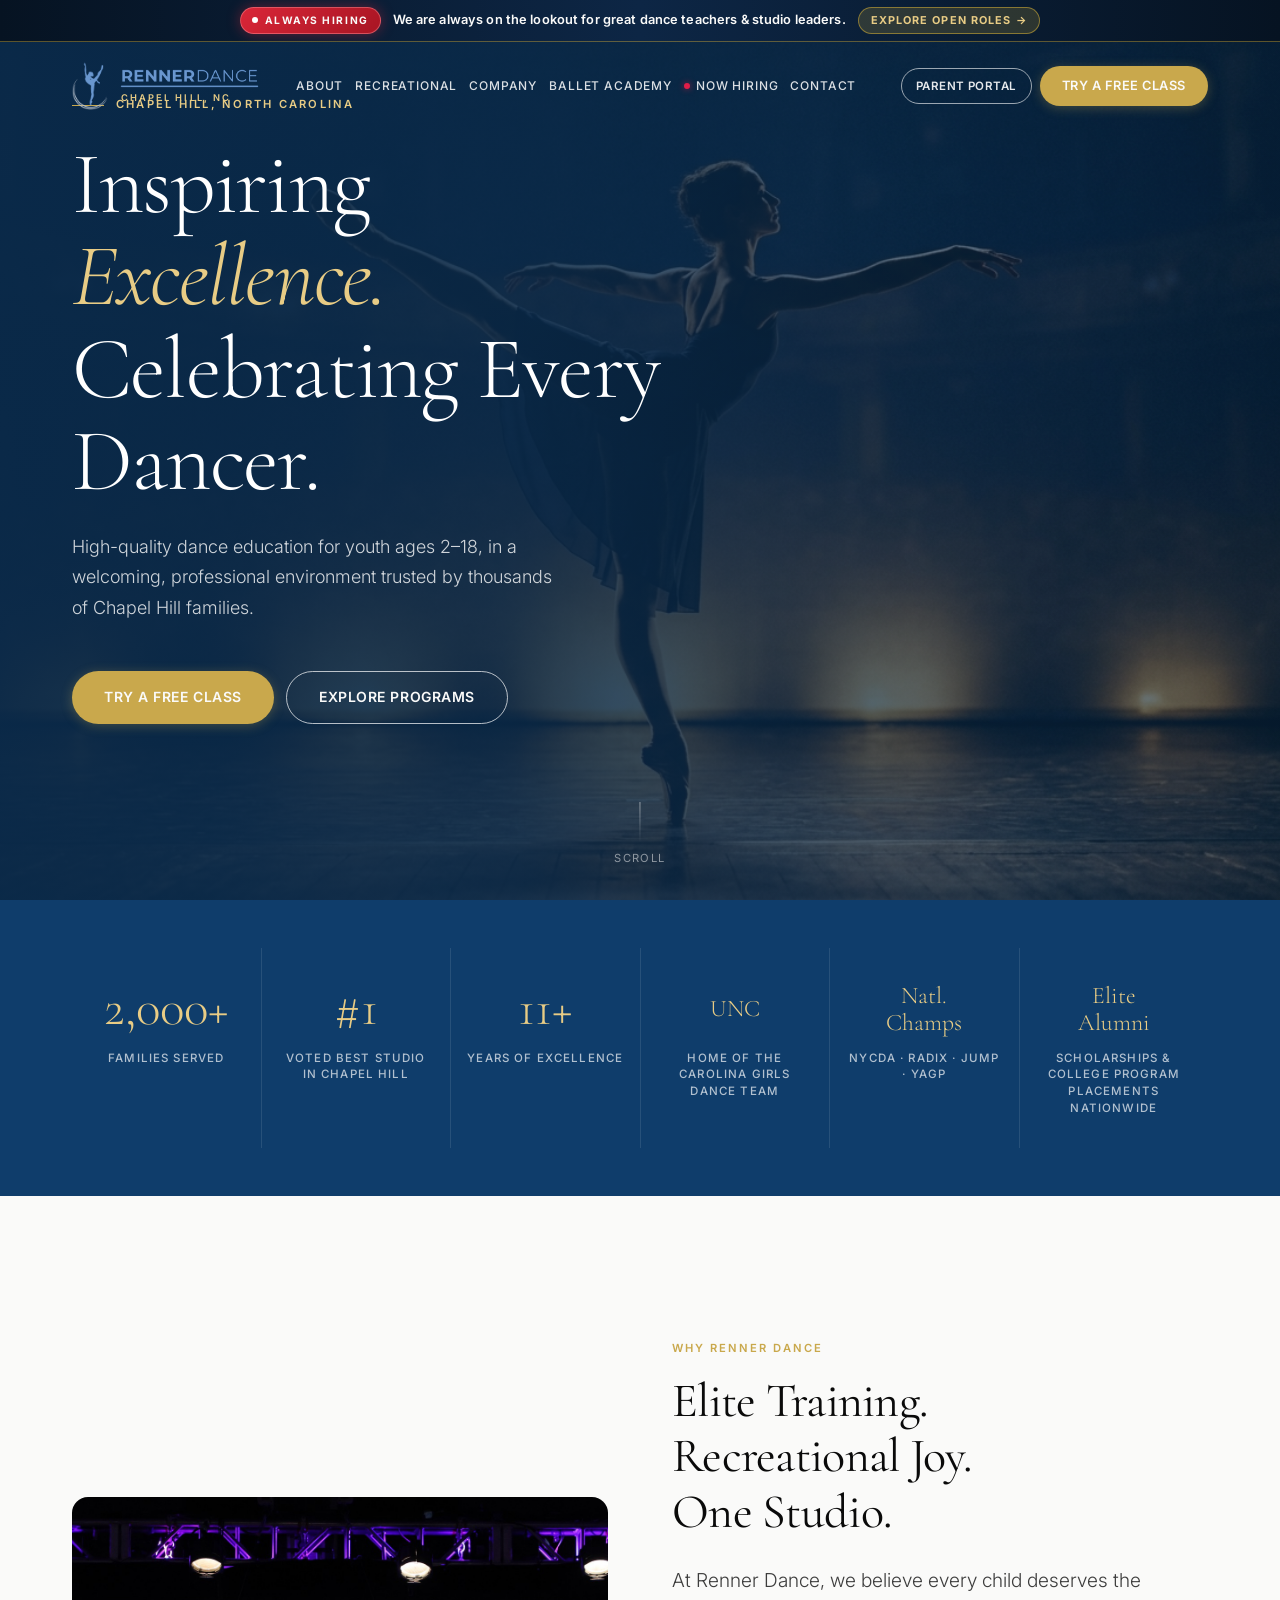
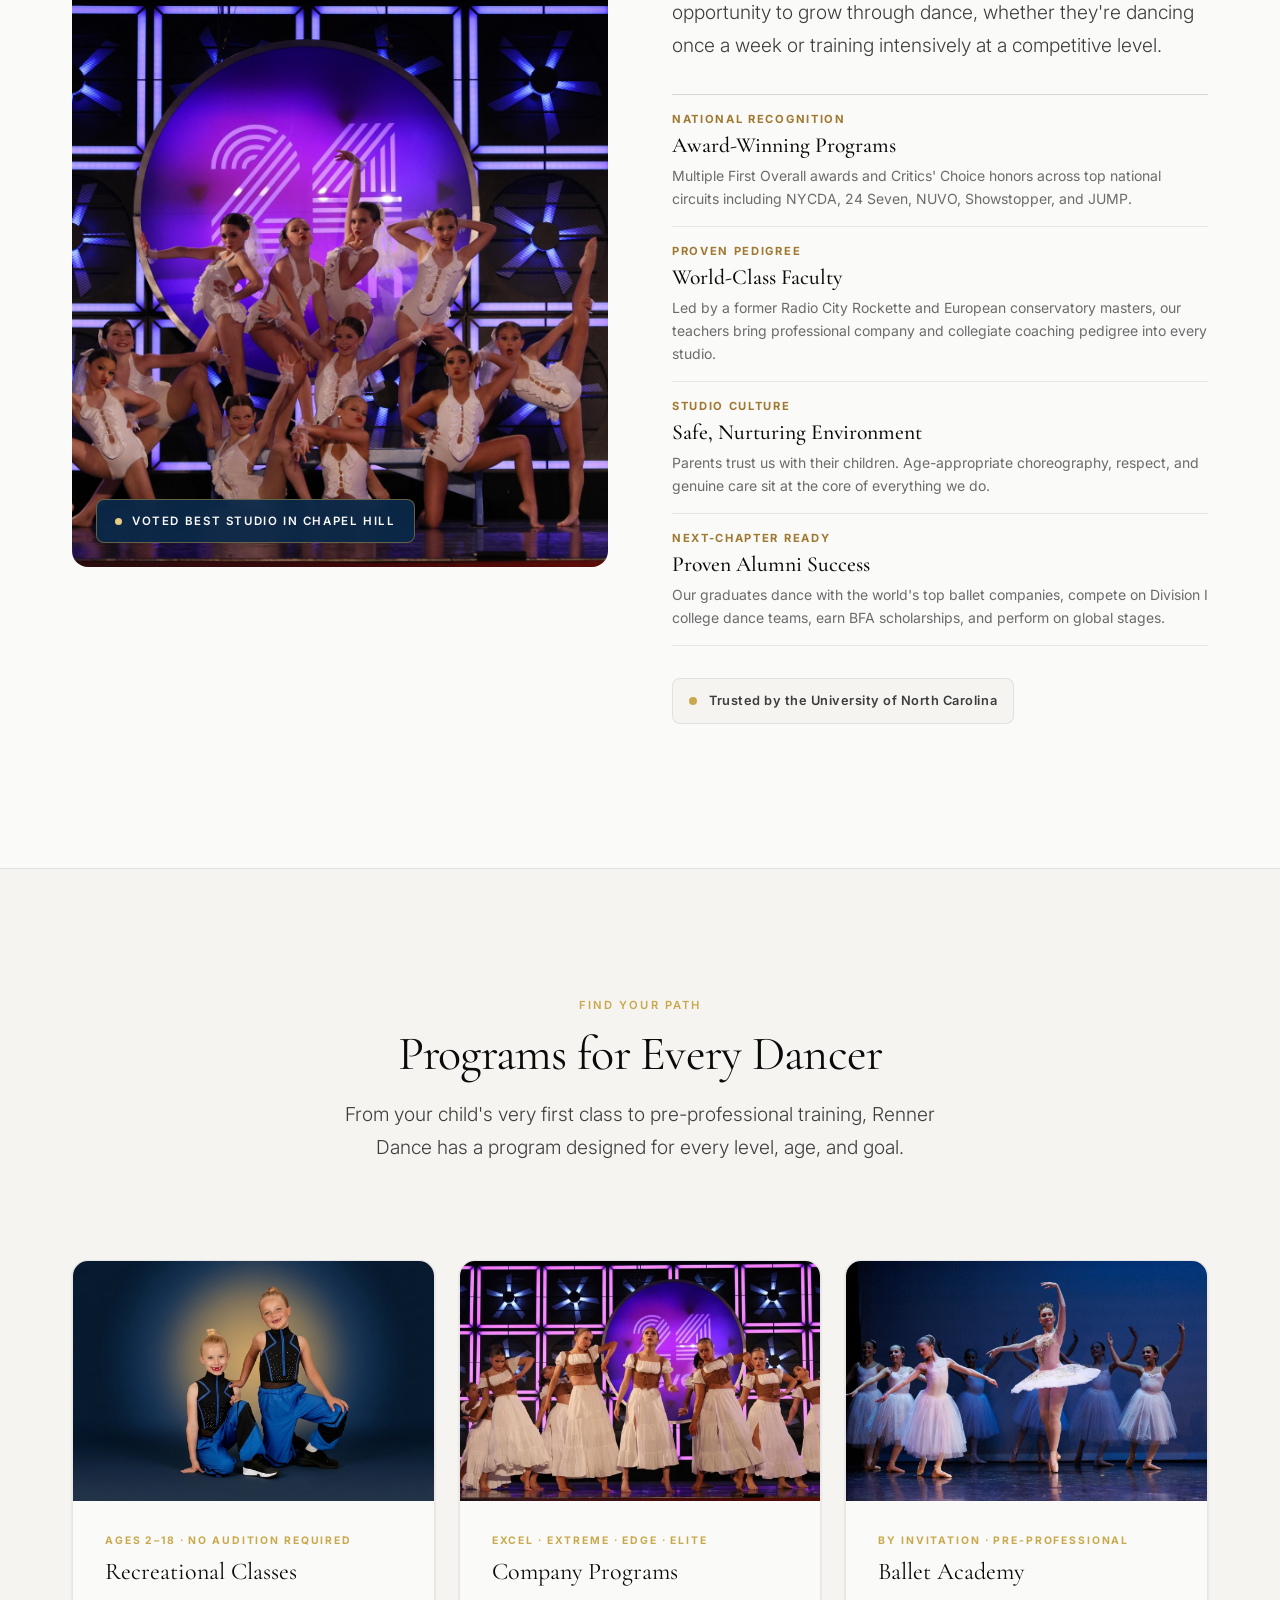
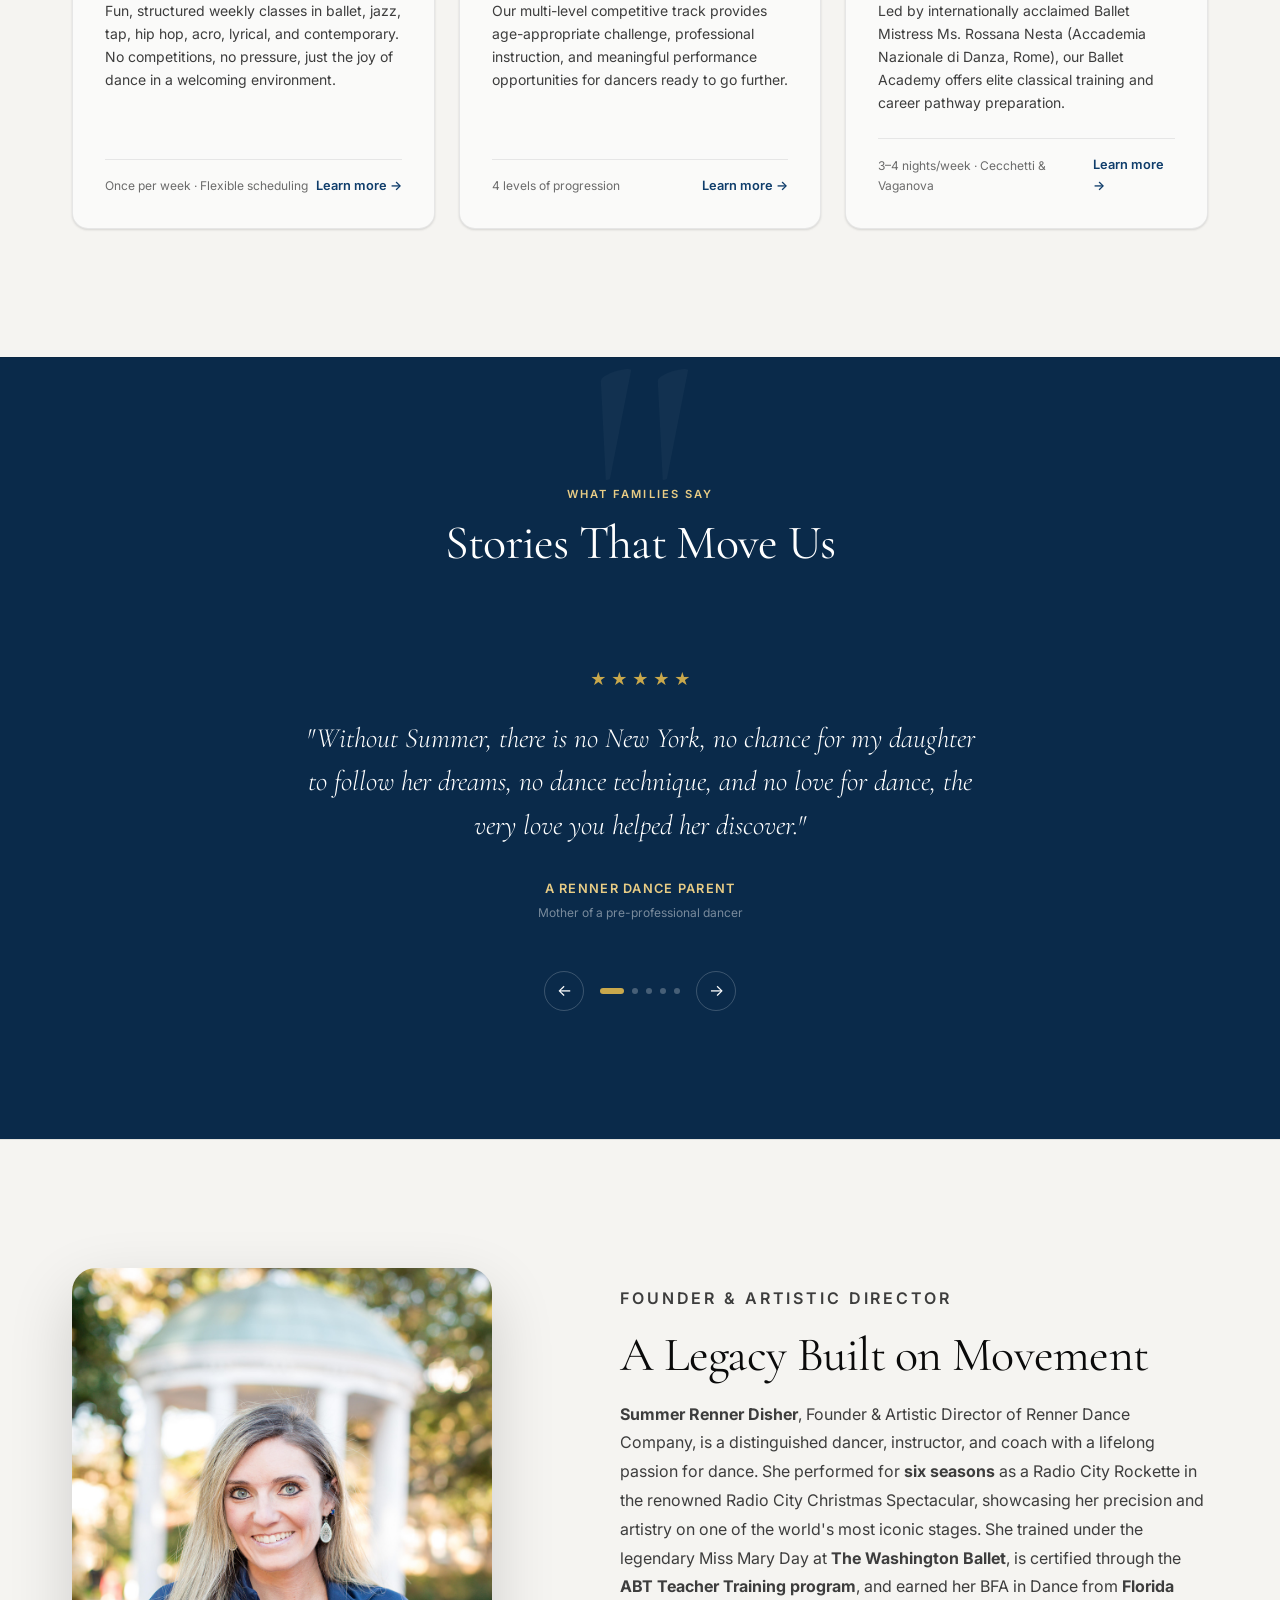
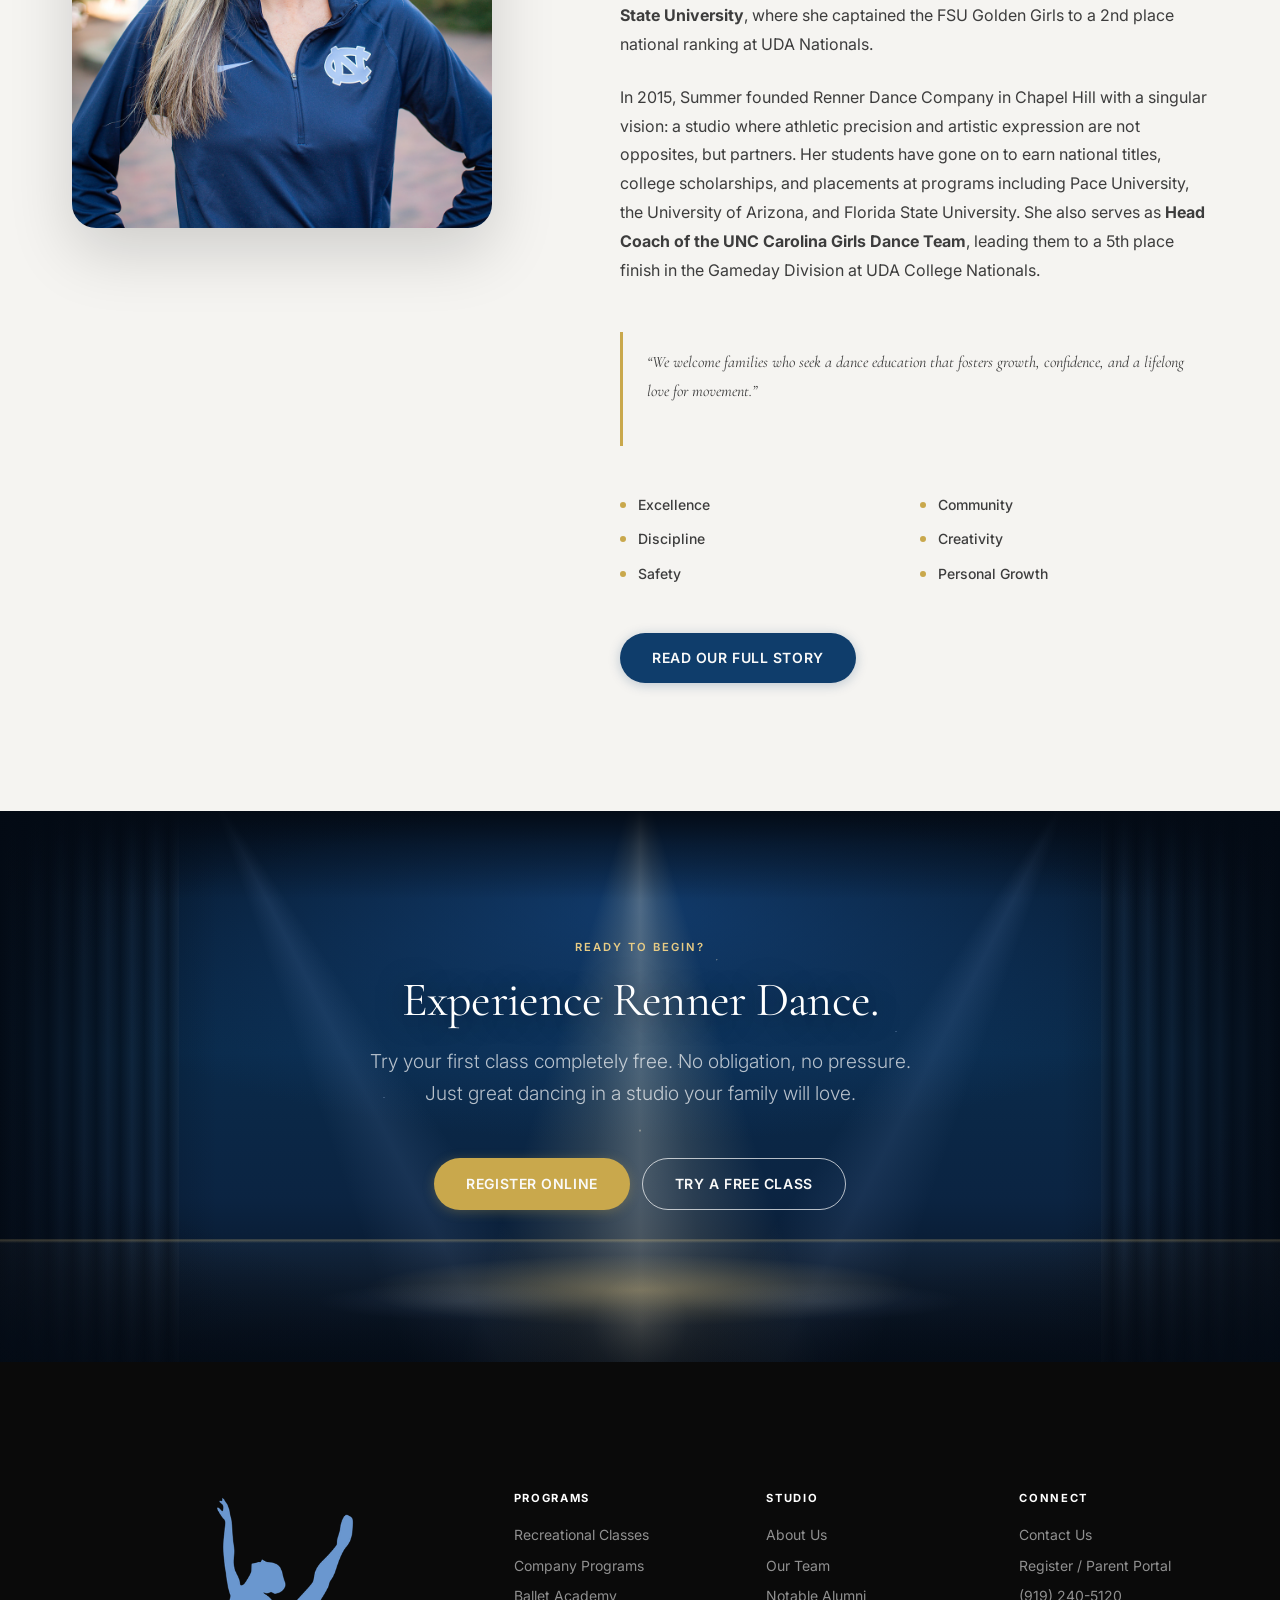
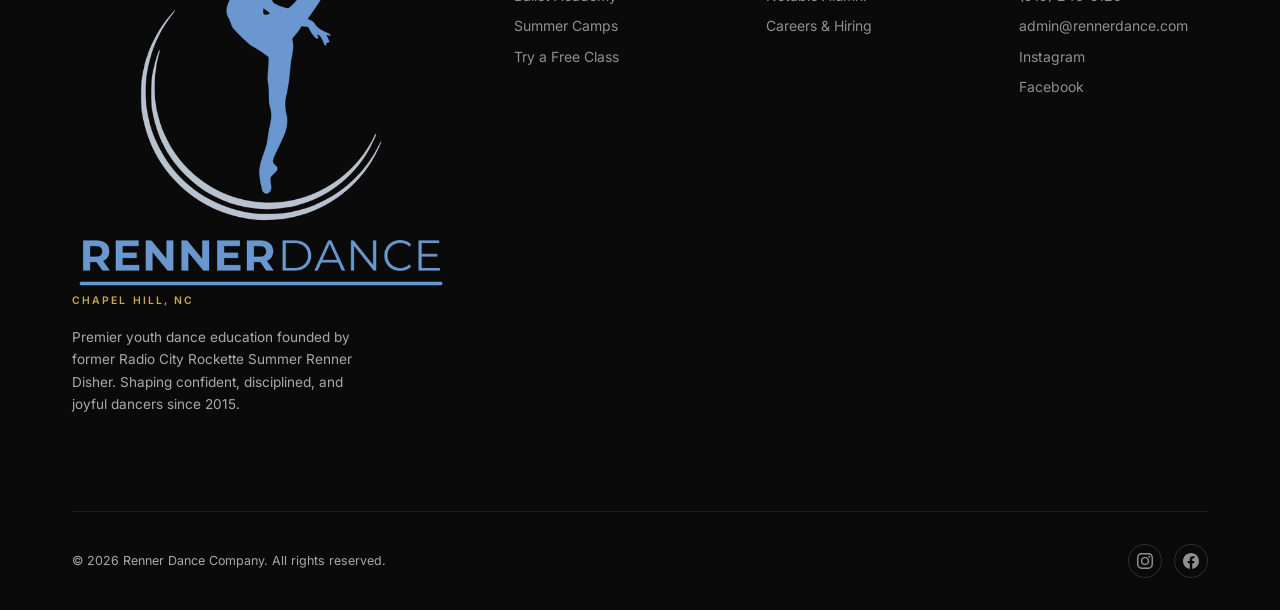
==== commit 72f8f26e: "Mobile and SEO." ====
--- a/index.html
+++ b/index.html
@@ -3,33 +3,78 @@
 <head>
   <meta charset="UTF-8">
   <meta name="viewport" content="width=device-width, initial-scale=1.0">
-  <title>Renner Dance Company | Chapel Hill, NC | Premier Youth Dance Studio</title>
-  <meta name="description" content="Renner Dance Company is Chapel Hill's premier youth dance studio. Founded by former Radio City Rockette Summer Renner Disher, we offer recreational, competitive, and pre-professional dance training for ages 2–18.">
-  <meta name="keywords" content="dance studio Chapel Hill NC, youth dance classes, ballet, competitive dance, Renner Dance Company">
+  <meta name="theme-color" content="#0a2a4a">
+  <title>Renner Dance Company | Chapel Hill, NC Youth Dance Studio</title>
+  <meta name="description" content="Premier youth dance studio in Chapel Hill, NC for ages 2 to 18. Recreational classes, competitive Company teams, and pre-professional Ballet Academy.">
+  <meta name="robots" content="index, follow, max-image-preview:large">
   <link rel="canonical" href="https://www.rennerdance.com/">
   <!-- Open Graph -->
-  <meta property="og:title" content="Renner Dance Company | Chapel Hill, NC">
-  <meta property="og:description" content="Premier youth dance studio offering recreational, competitive, and ballet academy programs for ages 2–18 in Chapel Hill, NC.">
+  <meta property="og:site_name" content="Renner Dance Company">
+  <meta property="og:locale" content="en_US">
   <meta property="og:type" content="website">
+  <meta property="og:title" content="Renner Dance Company | Chapel Hill, NC Youth Dance Studio">
+  <meta property="og:description" content="Premier youth dance studio in Chapel Hill, NC for ages 2 to 18. Recreational classes, competitive Company teams, and pre-professional Ballet Academy.">
   <meta property="og:url" content="https://www.rennerdance.com/">
-  <meta property="og:image" content="https://www.rennerdance.com/images/logo-dark.png">
+  <meta property="og:image" content="https://www.rennerdance.com/images/home-company-programs.jpg">
+  <!-- Twitter Card -->
+  <meta name="twitter:card" content="summary_large_image">
+  <meta name="twitter:title" content="Renner Dance Company | Chapel Hill, NC Youth Dance Studio">
+  <meta name="twitter:description" content="Premier youth dance studio in Chapel Hill, NC for ages 2 to 18. Recreational classes, competitive Company teams, and pre-professional Ballet Academy.">
+  <meta name="twitter:image" content="https://www.rennerdance.com/images/home-company-programs.jpg">
   <!-- Structured Data -->
   <script type="application/ld+json">
   {
     "@context": "https://schema.org",
-    "@type": ["LocalBusiness", "EducationalOrganization"],
-    "name": "Renner Dance Company",
-    "description": "Premier youth dance studio in Chapel Hill, NC offering recreational, competitive, and pre-professional dance training for ages 2–18.",
-    "url": "https://www.rennerdance.com",
-    "logo": "https://www.rennerdance.com/images/logo-dark.png",
-    "address": {
-      "@type": "PostalAddress",
-      "addressLocality": "Chapel Hill",
-      "addressRegion": "NC",
-      "addressCountry": "US"
-    },
-    "founder": { "@type": "Person", "name": "Summer Renner Disher" },
-    "sameAs": ["https://www.instagram.com/rennerdance"]
+    "@graph": [
+      {
+        "@type": [
+          "LocalBusiness",
+          "EducationalOrganization"
+        ],
+        "@id": "https://www.rennerdance.com/#organization",
+        "name": "Renner Dance Company",
+        "url": "https://www.rennerdance.com",
+        "logo": "https://www.rennerdance.com/images/logo-dark.png",
+        "image": "https://www.rennerdance.com/images/home-company-programs.jpg",
+        "telephone": "+1-919-240-5120",
+        "email": "admin@rennerdance.com",
+        "foundingDate": "2015",
+        "priceRange": "$$",
+        "address": {
+          "@type": "PostalAddress",
+          "streetAddress": "11312 US Hwy 15-501 N, Suite 308",
+          "addressLocality": "Chapel Hill",
+          "addressRegion": "NC",
+          "postalCode": "27517",
+          "addressCountry": "US"
+        },
+        "areaServed": [
+          "Chapel Hill, NC",
+          "Carrboro, NC",
+          "Durham, NC",
+          "Pittsboro, NC",
+          "Chatham County, NC"
+        ],
+        "founder": {
+          "@type": "Person",
+          "name": "Summer Renner Disher",
+          "jobTitle": "Founder & Artistic Director"
+        },
+        "sameAs": [
+          "https://www.instagram.com/rennerdance",
+          "https://www.facebook.com/rennerdance"
+        ]
+      },
+      {
+        "@type": "WebSite",
+        "@id": "https://www.rennerdance.com/#website",
+        "url": "https://www.rennerdance.com",
+        "name": "Renner Dance Company",
+        "publisher": {
+          "@id": "https://www.rennerdance.com/#organization"
+        }
+      }
+    ]
   }
   </script>
   <link rel="icon" type="image/png" href="images/favicon.png">
--- a/css/styles.css
+++ b/css/styles.css
@@ -1394,8 +1394,8 @@
   flex-direction: column;
 }
 .style-card:hover { box-shadow: var(--shadow-lg); transform: translateY(-4px); border-color: transparent; }
-.style-card-img { aspect-ratio: 16/9; overflow: hidden; background: var(--surface); }
-.style-card-img img { width: 100%; height: 100%; object-fit: cover; object-position: center; transition: transform 0.5s var(--ease); display: block; }
+.style-card-img { aspect-ratio: 3/2; overflow: hidden; background: #081c33; }
+.style-card-img img { width: 100%; height: 100%; object-fit: cover; object-position: center center; transition: transform 0.5s var(--ease); display: block; }
 .style-card:hover .style-card-img img { transform: scale(1.04); }
 .style-card-body { padding: var(--space-6); display: flex; flex-direction: column; flex: 1; }
 .style-card-name { font-family: var(--font-display); font-size: 1.5rem; font-weight: 400; color: var(--ink); margin-bottom: var(--space-3); }
@@ -3461,17 +3461,21 @@
 .style-card--featured {
   grid-column: 1 / -1;
   display: grid;
-  grid-template-columns: 1.05fr 1fr;
+  grid-template-columns: minmax(0, 1fr) minmax(0, 1fr);
   align-items: stretch;
 }
 .style-card--featured .style-card-img {
+  aspect-ratio: auto;
+  width: 100%;
   height: 100%;
-  min-height: 320px;
+  min-width: 0;
+  min-height: 360px;
 }
 .style-card--featured .style-card-body {
   display: flex;
   flex-direction: column;
   justify-content: center;
+  min-width: 0;
   padding: var(--space-7);
 }
 @media (max-width: 900px) {
@@ -3479,10 +3483,20 @@
     grid-template-columns: 1fr;
   }
   .style-card--featured .style-card-img {
-    min-height: 240px;
-    height: 240px;
+    aspect-ratio: 3 / 2;
+    height: auto;
+    min-height: 0;
   }
   .style-card--featured .style-card-body {
     padding: var(--space-6);
   }
 }
+@media (max-width: 480px) {
+  .style-card-actions {
+    flex-direction: column;
+  }
+  .style-card-actions .btn {
+    width: 100%;
+    justify-content: center;
+  }
+}
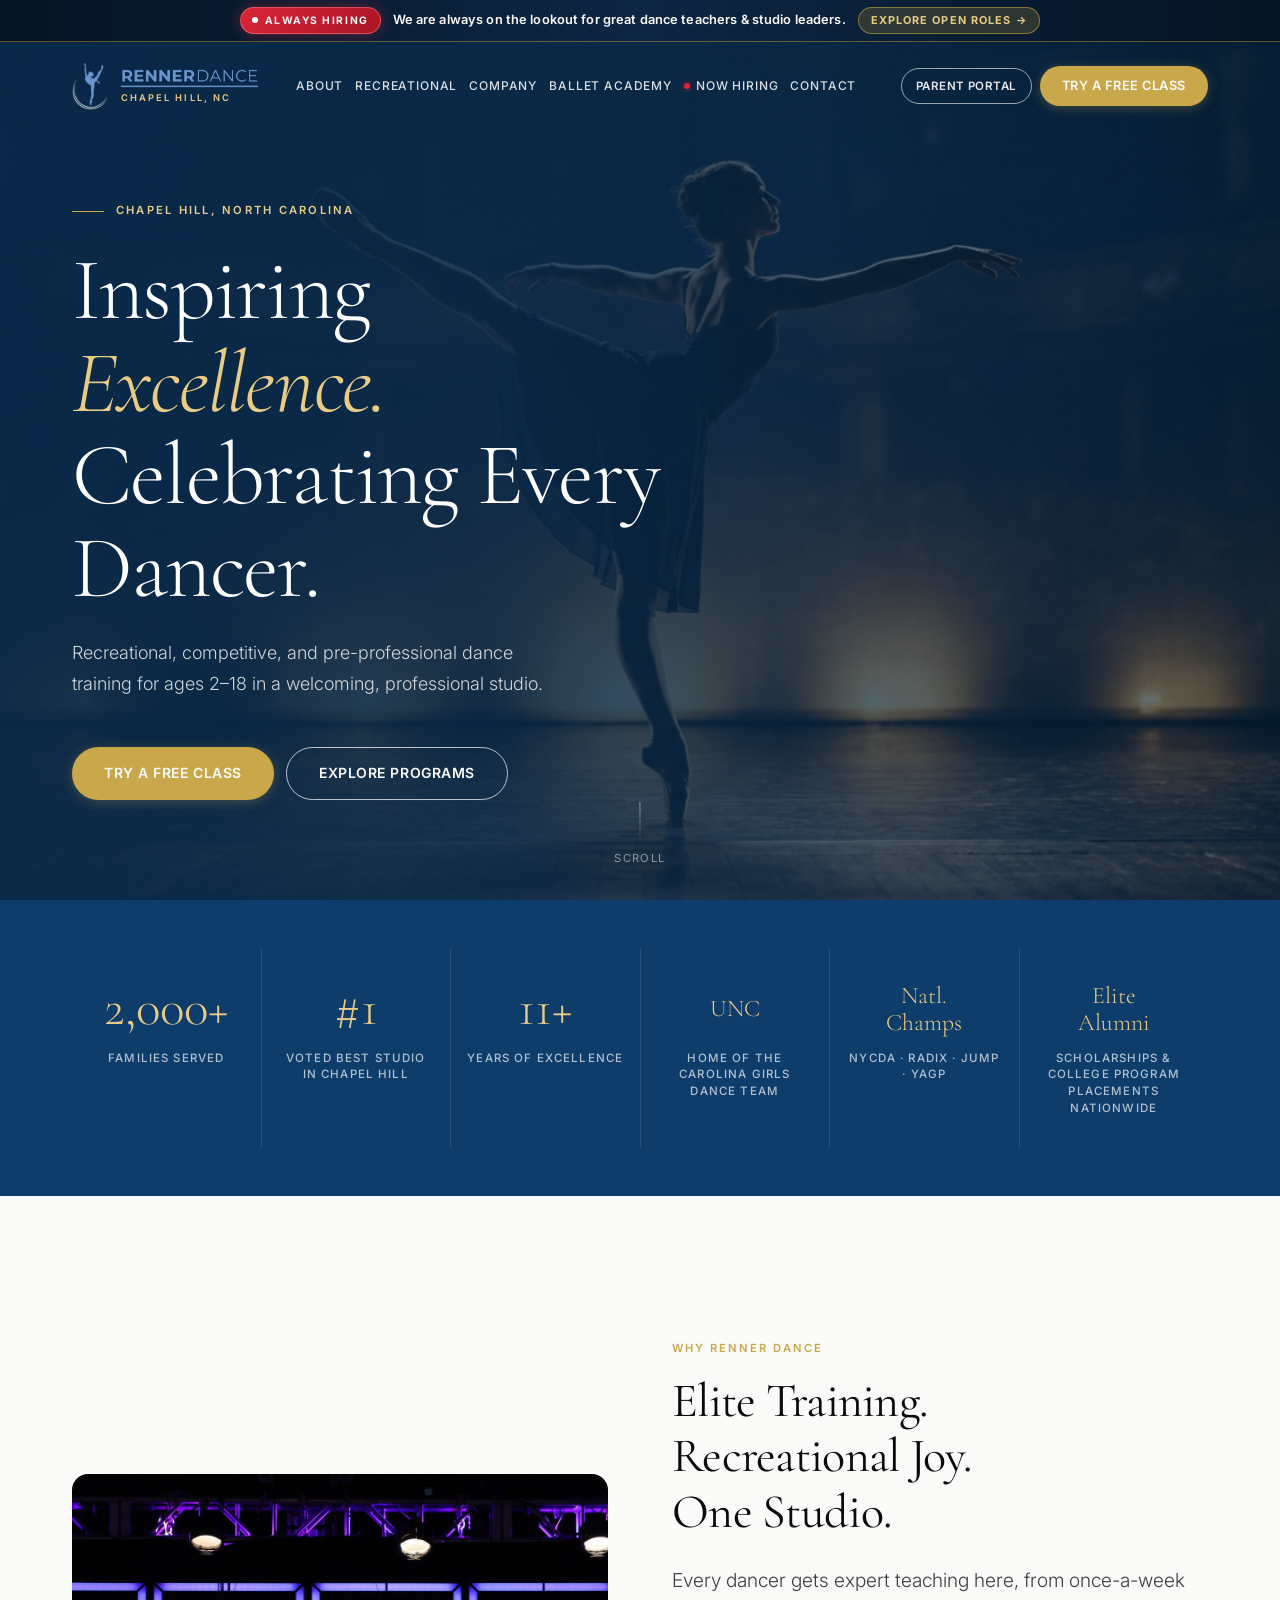
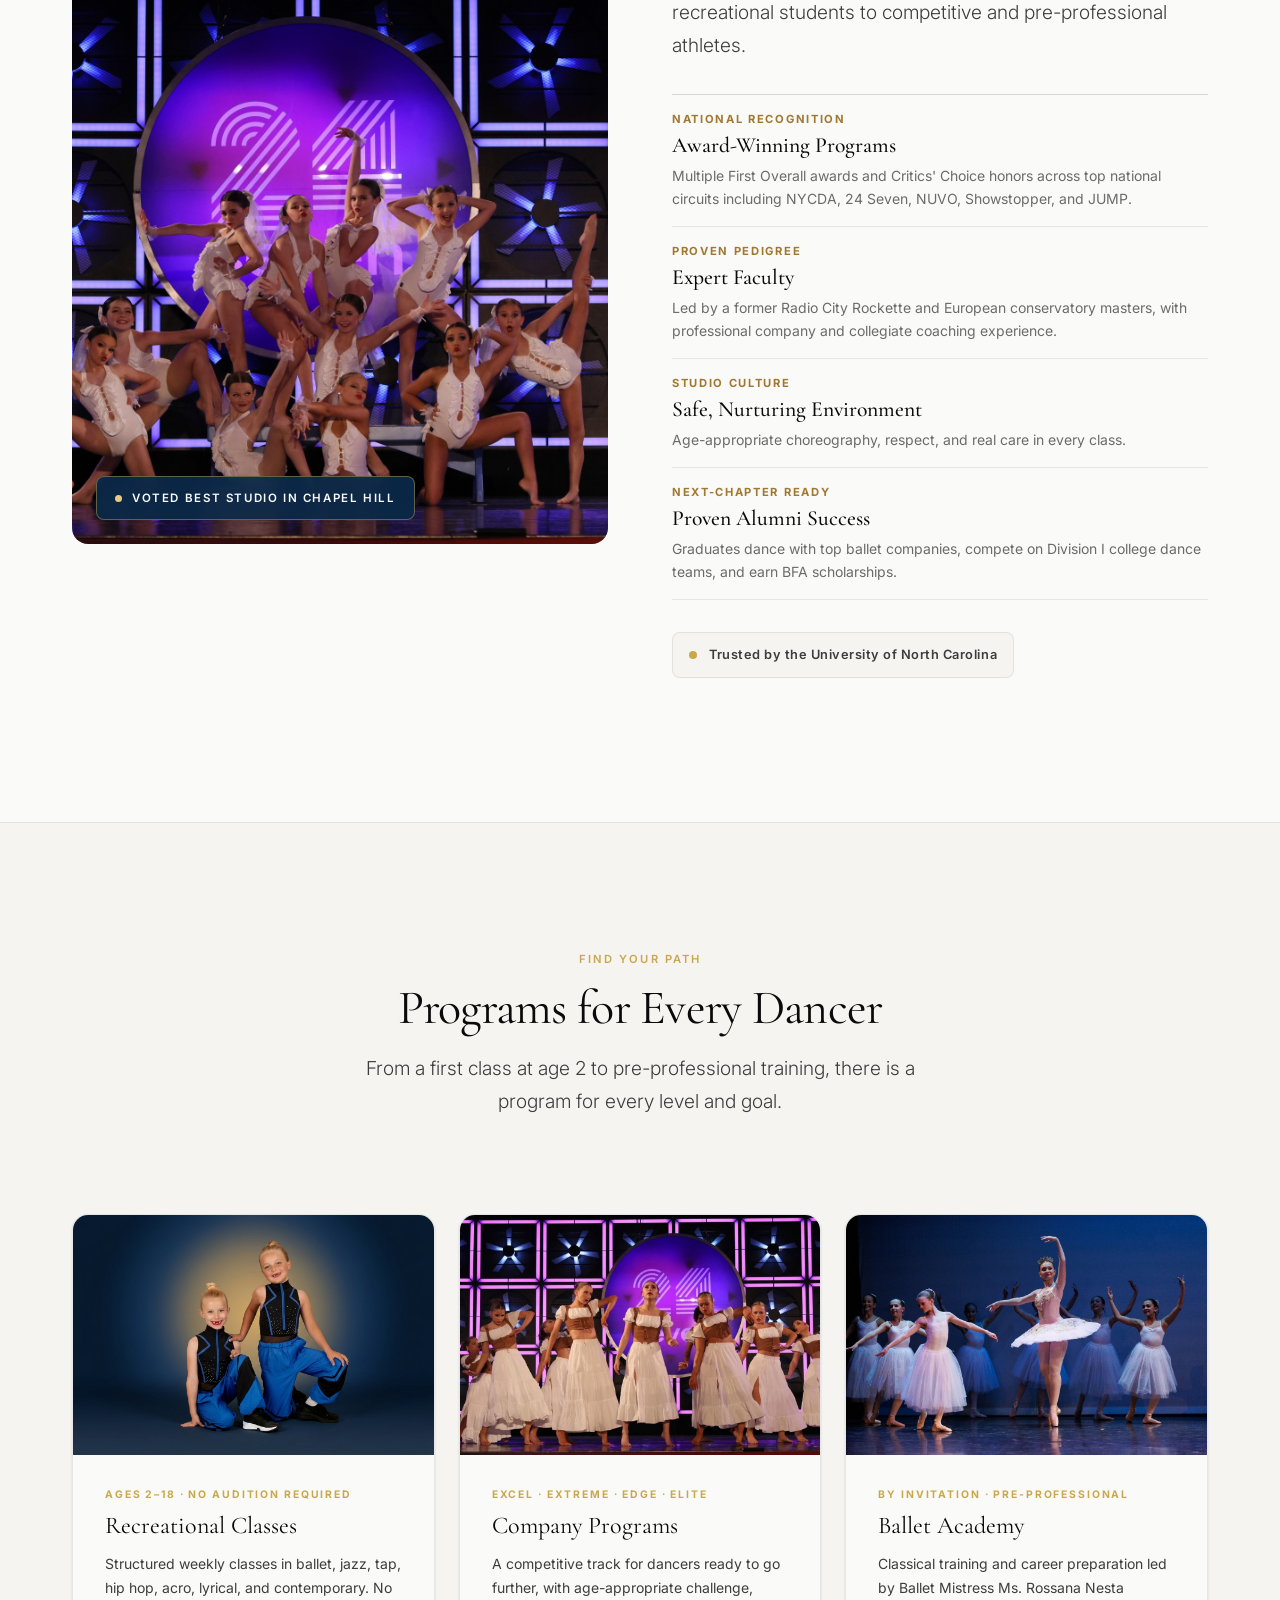
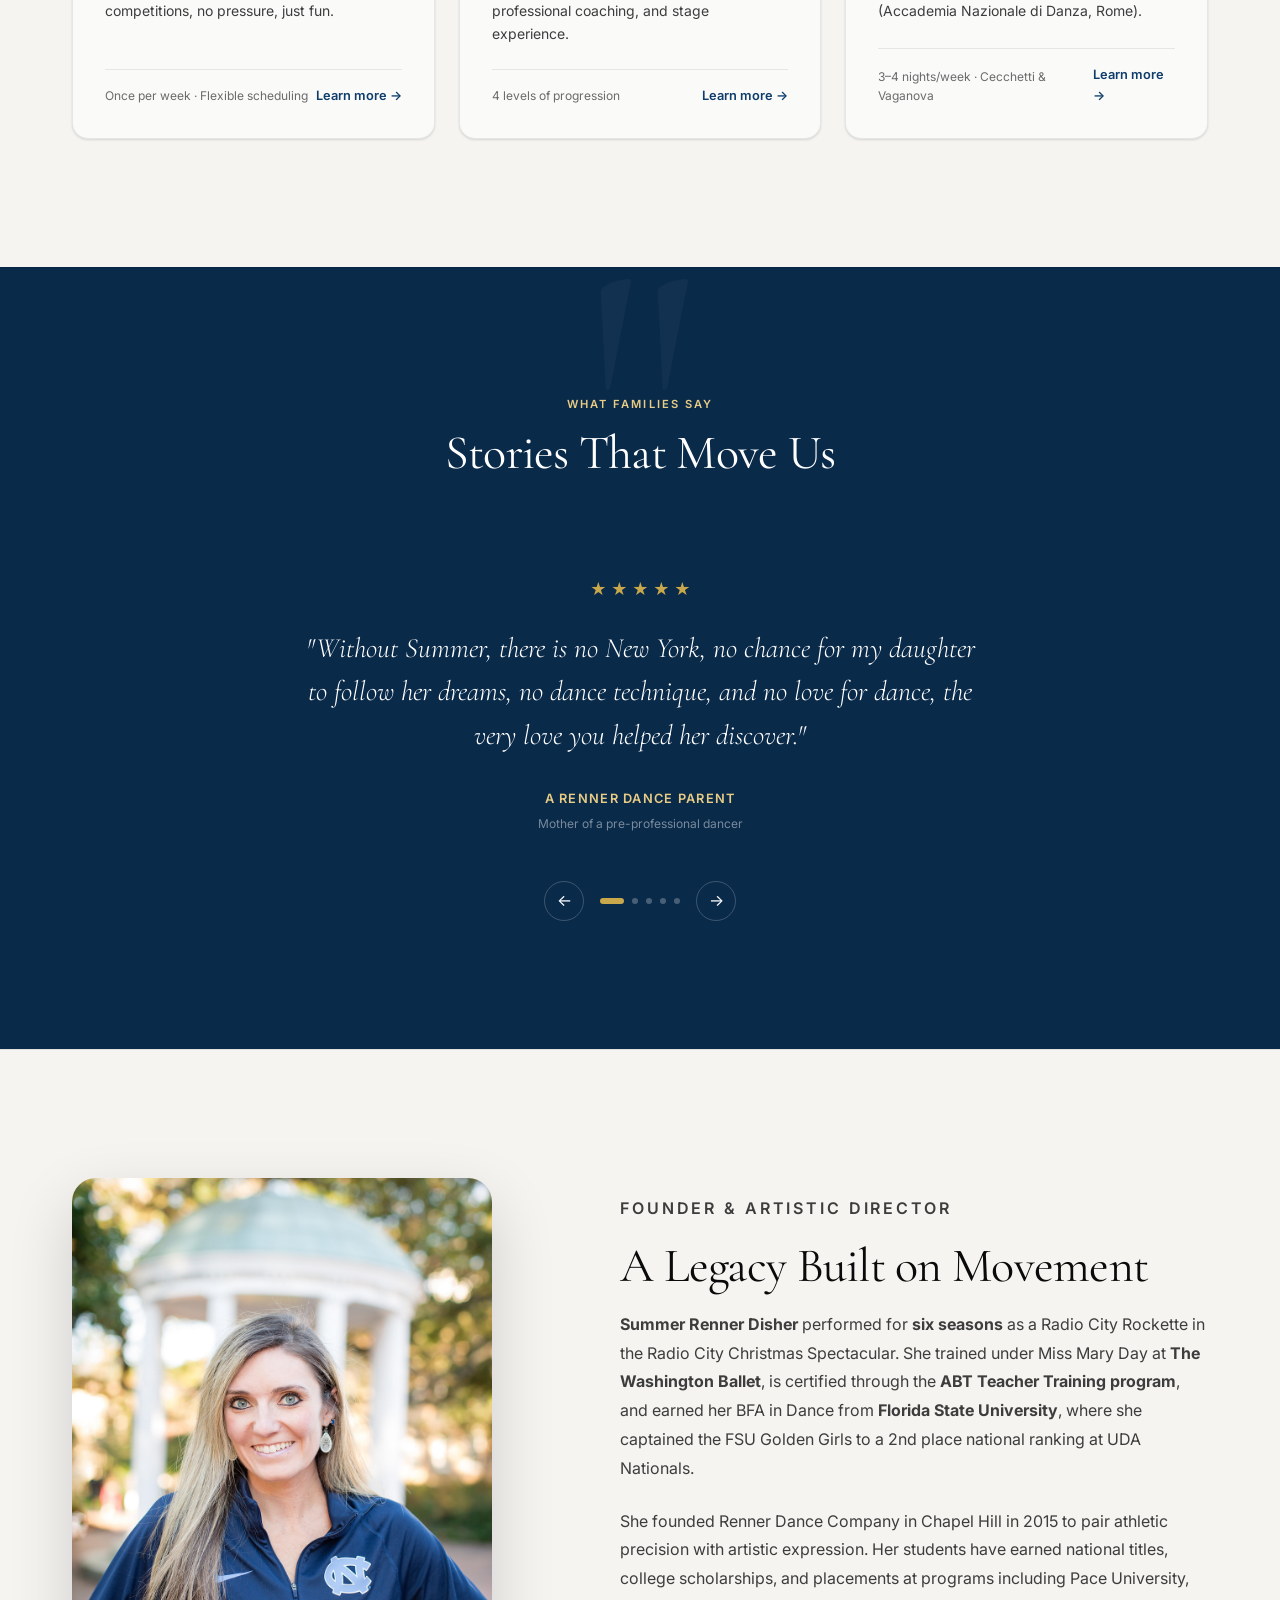
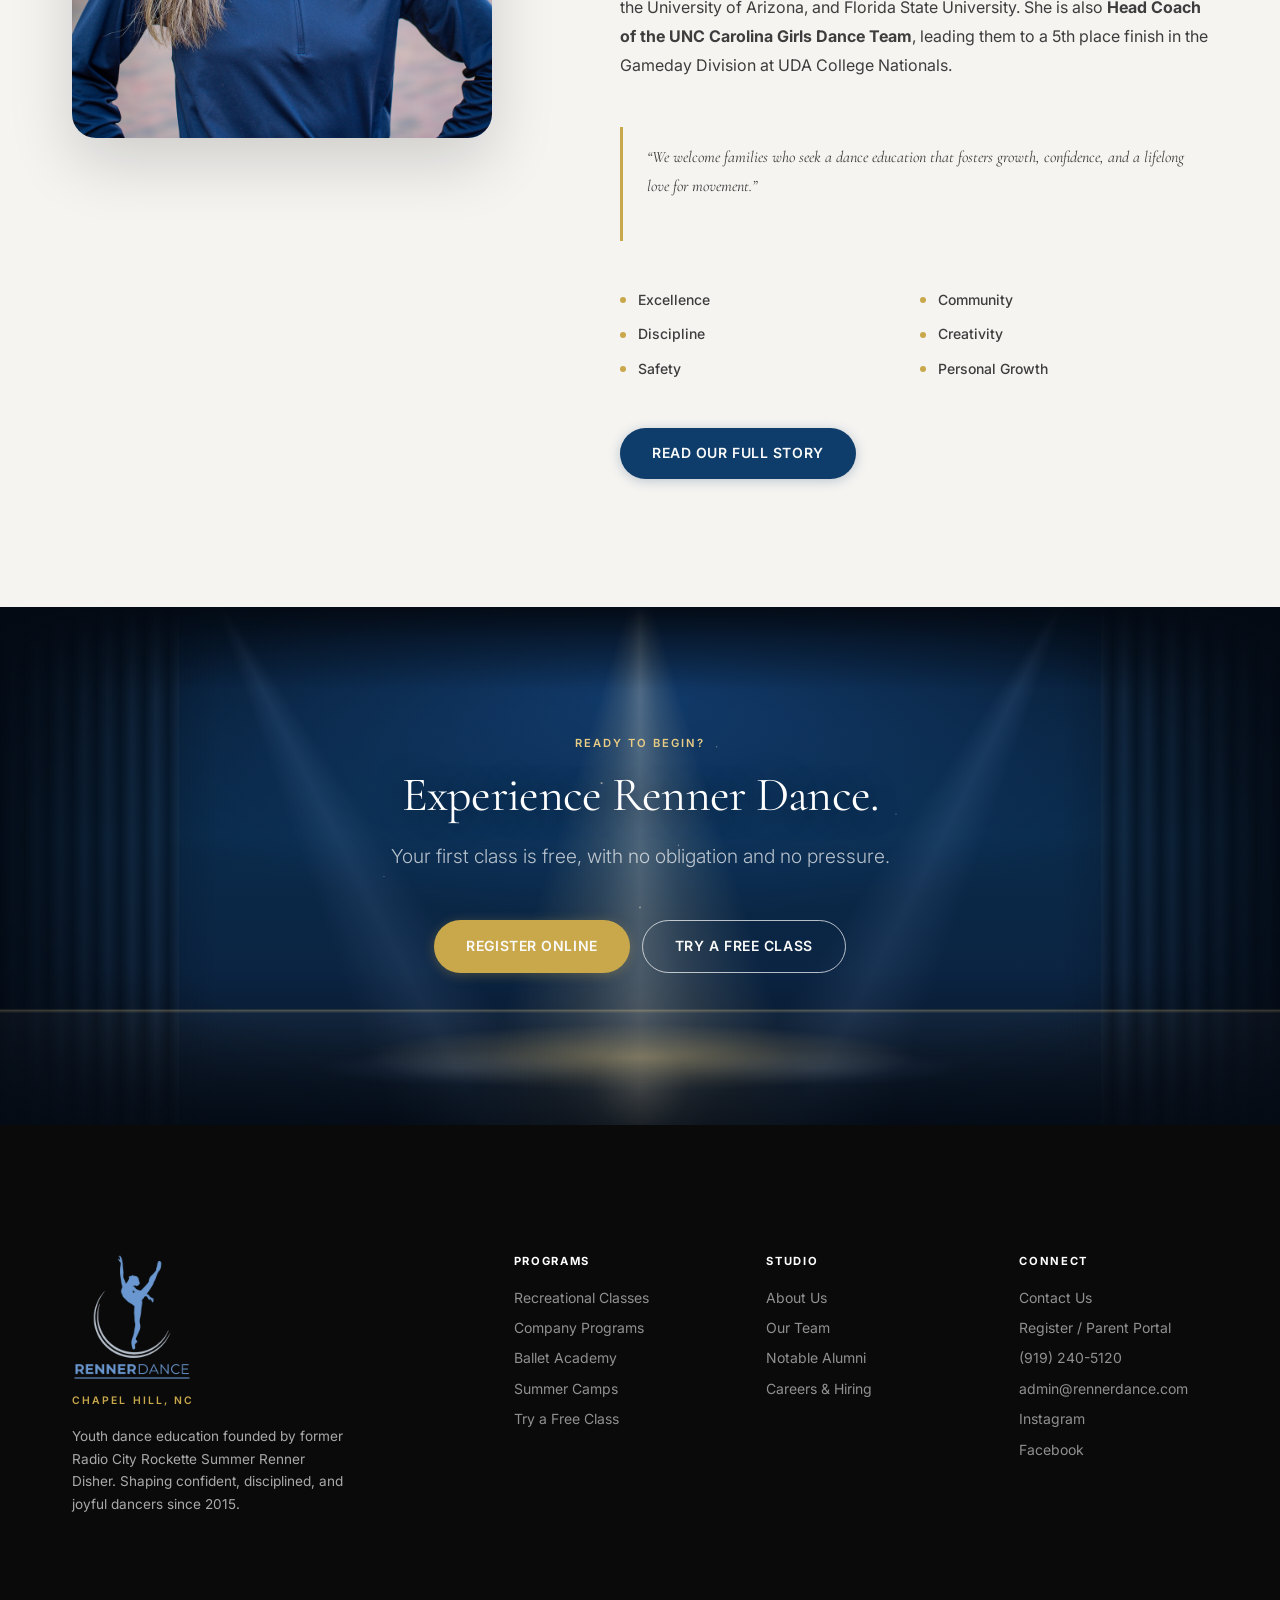
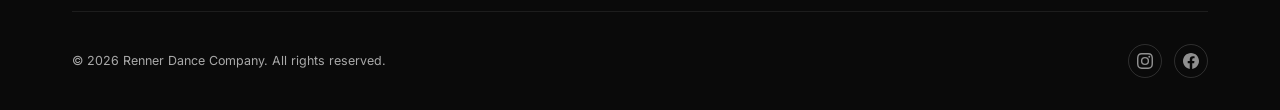
==== commit 20aff4e2: "Edits." ====
--- a/index.html
+++ b/index.html
@@ -5,7 +5,7 @@
   <meta name="viewport" content="width=device-width, initial-scale=1.0">
   <meta name="theme-color" content="#0a2a4a">
   <title>Renner Dance Company | Chapel Hill, NC Youth Dance Studio</title>
-  <meta name="description" content="Premier youth dance studio in Chapel Hill, NC for ages 2 to 18. Recreational classes, competitive Company teams, and pre-professional Ballet Academy.">
+  <meta name="description" content="Chapel Hill, NC youth dance studio for ages 2 to 18: recreational classes, competitive Company teams, and a pre-professional Ballet Academy. Try a class free.">
   <meta name="robots" content="index, follow, max-image-preview:large">
   <link rel="canonical" href="https://www.rennerdance.com/">
   <!-- Open Graph -->
@@ -13,13 +13,13 @@
   <meta property="og:locale" content="en_US">
   <meta property="og:type" content="website">
   <meta property="og:title" content="Renner Dance Company | Chapel Hill, NC Youth Dance Studio">
-  <meta property="og:description" content="Premier youth dance studio in Chapel Hill, NC for ages 2 to 18. Recreational classes, competitive Company teams, and pre-professional Ballet Academy.">
+  <meta property="og:description" content="Chapel Hill, NC youth dance studio for ages 2 to 18: recreational classes, competitive Company teams, and a pre-professional Ballet Academy. Try a class free.">
   <meta property="og:url" content="https://www.rennerdance.com/">
   <meta property="og:image" content="https://www.rennerdance.com/images/home-company-programs.jpg">
   <!-- Twitter Card -->
   <meta name="twitter:card" content="summary_large_image">
   <meta name="twitter:title" content="Renner Dance Company | Chapel Hill, NC Youth Dance Studio">
-  <meta name="twitter:description" content="Premier youth dance studio in Chapel Hill, NC for ages 2 to 18. Recreational classes, competitive Company teams, and pre-professional Ballet Academy.">
+  <meta name="twitter:description" content="Chapel Hill, NC youth dance studio for ages 2 to 18: recreational classes, competitive Company teams, and a pre-professional Ballet Academy. Try a class free.">
   <meta name="twitter:image" content="https://www.rennerdance.com/images/home-company-programs.jpg">
   <!-- Structured Data -->
   <script type="application/ld+json">
@@ -79,9 +79,10 @@
   </script>
   <link rel="icon" type="image/png" href="images/favicon.png">
   <link rel="apple-touch-icon" href="images/favicon.png">
-  <link rel="stylesheet" href="css/styles.css">
   <link rel="preconnect" href="https://fonts.googleapis.com">
   <link rel="preconnect" href="https://fonts.gstatic.com" crossorigin>
+  <link rel="stylesheet" href="https://fonts.googleapis.com/css2?family=Cormorant+Garamond:ital,wght@0,300;0,400;0,500;0,600;0,700;1,300;1,400;1,500&amp;family=Inter:wght@300;400;500;600;700&amp;display=swap">
+  <link rel="stylesheet" href="css/styles.css">
 </head>
 <body class="has-hiring-topbar">
 
@@ -182,7 +183,7 @@
   <!-- Mobile Nav -->
   <nav class="mobile-nav" id="mobileNav" aria-label="Mobile navigation">
     <a href="index.html" class="mobile-nav-link">Home</a>
-    
+
     <div>
       <a href="about.html" class="mobile-nav-link">About</a>
       <a href="about.html#story" class="mobile-nav-sub">Our Story</a>
@@ -190,7 +191,6 @@
       <a href="about.html#accomplishments" class="mobile-nav-sub">Accomplishments</a>
       <a href="about.html#staff" class="mobile-nav-sub">Our Team</a>
       <a href="about.html#alumni" class="mobile-nav-sub">Notable Alumni</a>
-      <a href="about.html#careers" class="mobile-nav-sub">Join Our Faculty</a>
     </div>
 
     <div>
@@ -216,7 +216,7 @@
     </div>
 
     <a href="ballet-academy.html" class="mobile-nav-link">Ballet Academy</a>
-    <a href="careers.html" class="mobile-nav-link">Careers &amp; Hiring</a>
+    <a href="careers.html" class="mobile-nav-link">Now Hiring</a>
     <a href="contact.html" class="mobile-nav-link">Contact</a>
 
     <div style="margin-top:var(--space-4);display:flex;flex-direction:column;gap:var(--space-3);padding-bottom:var(--space-8)">
@@ -245,7 +245,7 @@
             Celebrating Every<br>Dancer.
           </h1>
           <p class="hero-subtitle">
-            High-quality dance education for youth ages 2–18, in a welcoming, professional environment trusted by thousands of Chapel Hill families.
+            Recreational, competitive, and pre-professional dance training for ages 2–18 in a welcoming, professional studio.
           </p>
           <div class="hero-actions">
             <a href="trial-class.html" class="btn btn-gold" id="hero-cta-primary">Try a Free Class</a>
@@ -310,7 +310,7 @@
             <p class="overline">Why Renner Dance</p>
             <h2 class="heading-1" id="why-title">Elite Training.<br>Recreational Joy.<br>One Studio.</h2>
             <p class="lead">
-              At Renner Dance, we believe every child deserves the opportunity to grow through dance, whether they're dancing once a week or training intensively at a competitive level.
+              Every dancer gets expert teaching here, from once-a-week recreational students to competitive and pre-professional athletes.
             </p>
             <div class="why-editorial-list">
               <div class="why-editorial-item">
@@ -321,20 +321,20 @@
 
               <div class="why-editorial-item">
                 <span class="why-editorial-kicker">Proven Pedigree</span>
-                <h3 class="why-editorial-title">World-Class Faculty</h3>
-                <p class="why-editorial-desc">Led by a former Radio City Rockette and European conservatory masters, our teachers bring professional company and collegiate coaching pedigree into every studio.</p>
+                <h3 class="why-editorial-title">Expert Faculty</h3>
+                <p class="why-editorial-desc">Led by a former Radio City Rockette and European conservatory masters, with professional company and collegiate coaching experience.</p>
               </div>
 
               <div class="why-editorial-item">
                 <span class="why-editorial-kicker">Studio Culture</span>
                 <h3 class="why-editorial-title">Safe, Nurturing Environment</h3>
-                <p class="why-editorial-desc">Parents trust us with their children. Age-appropriate choreography, respect, and genuine care sit at the core of everything we do.</p>
+                <p class="why-editorial-desc">Age-appropriate choreography, respect, and real care in every class.</p>
               </div>
 
               <div class="why-editorial-item">
                 <span class="why-editorial-kicker">Next-Chapter Ready</span>
                 <h3 class="why-editorial-title">Proven Alumni Success</h3>
-                <p class="why-editorial-desc">Our graduates dance with the world's top ballet companies, compete on Division I college dance teams, earn BFA scholarships, and perform on global stages.</p>
+                <p class="why-editorial-desc">Graduates dance with top ballet companies, compete on Division I college dance teams, and earn BFA scholarships.</p>
               </div>
             </div>
             <div class="unc-badge">
@@ -354,7 +354,7 @@
         <div class="section-header reveal">
           <p class="overline">Find Your Path</p>
           <h2 class="heading-1" id="programs-title">Programs for Every Dancer</h2>
-          <p class="lead">From your child's very first class to pre-professional training, Renner Dance has a program designed for every level, age, and goal.</p>
+          <p class="lead">From a first class at age 2 to pre-professional training, there is a program for every level and goal.</p>
         </div>
         <div class="programs-grid">
           <article class="program-card reveal">
@@ -364,7 +364,7 @@
             <div class="program-card-body">
               <div class="program-card-tag">Ages 2–18 · No Audition Required</div>
               <h3 class="program-card-title">Recreational Classes</h3>
-              <p class="program-card-desc">Fun, structured weekly classes in ballet, jazz, tap, hip hop, acro, lyrical, and contemporary. No competitions, no pressure, just the joy of dance in a welcoming environment.</p>
+              <p class="program-card-desc">Structured weekly classes in ballet, jazz, tap, hip hop, acro, lyrical, and contemporary. No competitions, no pressure, just fun.</p>
               <div class="program-card-footer">
                 <span class="program-card-detail">Once per week · Flexible scheduling</span>
                 <a href="recreational.html" class="program-card-link" aria-label="Learn more about recreational classes">Learn more →</a>
@@ -379,7 +379,7 @@
             <div class="program-card-body">
               <div class="program-card-tag">Excel · Extreme · Edge · Elite</div>
               <h3 class="program-card-title">Company Programs</h3>
-              <p class="program-card-desc">Our multi-level competitive track provides age-appropriate challenge, professional instruction, and meaningful performance opportunities for dancers ready to go further.</p>
+              <p class="program-card-desc">A competitive track for dancers ready to go further, with age-appropriate challenge, professional coaching, and stage experience.</p>
               <div class="program-card-footer">
                 <span class="program-card-detail">4 levels of progression</span>
                 <a href="company.html" class="program-card-link" aria-label="Learn more about company programs">Learn more →</a>
@@ -394,7 +394,7 @@
             <div class="program-card-body">
               <div class="program-card-tag">By Invitation · Pre-Professional</div>
               <h3 class="program-card-title">Ballet Academy</h3>
-              <p class="program-card-desc">Led by internationally acclaimed Ballet Mistress Ms. Rossana Nesta (Accademia Nazionale di Danza, Rome), our Ballet Academy offers elite classical training and career pathway preparation.</p>
+              <p class="program-card-desc">Classical training and career preparation led by Ballet Mistress Ms. Rossana Nesta (Accademia Nazionale di Danza, Rome).</p>
               <div class="program-card-footer">
                 <span class="program-card-detail">3–4 nights/week · Cecchetti &amp; Vaganova</span>
                 <a href="ballet-academy.html" class="program-card-link" aria-label="Learn more about the Ballet Academy">Learn more →</a>
@@ -527,10 +527,10 @@
             <p class="overline">Founder &amp; Artistic Director</p>
             <h2 class="heading-1" id="founder-title">A Legacy Built on Movement</h2>
             <p>
-              <strong>Summer Renner Disher</strong>, Founder &amp; Artistic Director of Renner Dance Company, is a distinguished dancer, instructor, and coach with a lifelong passion for dance. She performed for <strong>six seasons</strong> as a Radio City Rockette in the renowned Radio City Christmas Spectacular, showcasing her precision and artistry on one of the world's most iconic stages. She trained under the legendary Miss Mary Day at <strong>The Washington Ballet</strong>, is certified through the <strong>ABT Teacher Training program</strong>, and earned her BFA in Dance from <strong>Florida State University</strong>, where she captained the FSU Golden Girls to a 2nd place national ranking at UDA Nationals.
+              <strong>Summer Renner Disher</strong> performed for <strong>six seasons</strong> as a Radio City Rockette in the Radio City Christmas Spectacular. She trained under Miss Mary Day at <strong>The Washington Ballet</strong>, is certified through the <strong>ABT Teacher Training program</strong>, and earned her BFA in Dance from <strong>Florida State University</strong>, where she captained the FSU Golden Girls to a 2nd place national ranking at UDA Nationals.
             </p>
             <p>
-              In 2015, Summer founded Renner Dance Company in Chapel Hill with a singular vision: a studio where athletic precision and artistic expression are not opposites, but partners. Her students have gone on to earn national titles, college scholarships, and placements at programs including Pace University, the University of Arizona, and Florida State University. She also serves as <strong>Head Coach of the UNC Carolina Girls Dance Team</strong>, leading them to a 5th place finish in the Gameday Division at UDA College Nationals.
+              She founded Renner Dance Company in Chapel Hill in 2015 to pair athletic precision with artistic expression. Her students have earned national titles, college scholarships, and placements at programs including Pace University, the University of Arizona, and Florida State University. She is also <strong>Head Coach of the UNC Carolina Girls Dance Team</strong>, leading them to a 5th place finish in the Gameday Division at UDA College Nationals.
             </p>
             <div class="story-quote">
               <p class="story-quote-text">“We welcome families who seek a dance education that fosters growth, confidence, and a lifelong love for movement.”</p>
@@ -560,7 +560,7 @@
           <p class="overline" style="color:var(--gold-light)">Ready to Begin?</p>
           <h2 class="heading-1 text-white" id="cta-title">Experience Renner Dance.</h2>
           <p class="lead" style="color:rgba(255,255,255,0.7)">
-            Try your first class completely free. No obligation, no pressure. Just great dancing in a studio your family will love.
+            Your first class is free, with no obligation and no pressure.
           </p>
           <div class="cta-actions">
             <a href="https://app.gostudiopro.com/online/rennerdance" class="btn btn-gold" target="_blank" rel="noopener" id="cta-register">Register Online</a>
@@ -579,10 +579,10 @@
     <div class="container">
       <div class="footer-grid">
         <div>
-          <img src="images/logo-white.png" alt="Renner Dance Company" class="footer-brand-logo">
+          <img src="images/logo-white.png" alt="Renner Dance Company" class="footer-brand-logo" width="600" height="640" loading="lazy">
           <div class="footer-brand-sub">Chapel Hill, NC</div>
           <p class="footer-brand-desc">
-            Premier youth dance education founded by former Radio City Rockette Summer Renner Disher. Shaping confident, disciplined, and joyful dancers since 2015.
+            Youth dance education founded by former Radio City Rockette Summer Renner Disher. Shaping confident, disciplined, and joyful dancers since 2015.
           </p>
         </div>
         <div>
--- a/css/styles.css
+++ b/css/styles.css
@@ -4,7 +4,7 @@
    ============================================================ */
 
 /* ---- Google Fonts ---- */
-@import url('https://fonts.googleapis.com/css2?family=Cormorant+Garamond:ital,wght@0,300;0,400;0,500;0,600;0,700;1,300;1,400;1,500&family=Inter:wght@300;400;500;600;700&display=swap');
+/* Fonts loaded via <link> in each page <head> for faster rendering */
 
 /* ---- Design Tokens ---- */
 :root {
@@ -279,8 +279,8 @@
   width: 6px;
   height: 6px;
   border-radius: 50%;
-  background: #e11d48;
-  box-shadow: 0 0 6px rgba(225, 29, 72, 0.7);
+  background: #d92638;
+  box-shadow: 0 0 6px rgba(217, 38, 56, 0.7);
   margin-right: 6px;
   flex-shrink: 0;
 }
@@ -2486,6 +2486,8 @@
   background: radial-gradient(ellipse at 70% 50%, rgba(201,168,76,0.12) 0%, transparent 60%);
 }
 .page-header-content { position: relative; z-index: 1; }
+/* Interior page headers have no load animation, so their CTA rows must always be visible */
+.page-header-content .hero-actions { opacity: 1; transform: none; }
 .page-header-content .overline { margin-bottom: var(--space-3); color: var(--gold-light); }
 .page-header-content .display-2 { color: white; margin-bottom: var(--space-4); }
 .page-header-content .lead { color: rgba(255,255,255,0.7); max-width: 560px; }
@@ -2536,6 +2538,7 @@
   color: white;
   margin-bottom: 4px;
 }
+.footer-brand-logo { width: 120px; height: auto; margin-bottom: var(--space-3); }
 .footer-brand-sub { font-size: 0.65rem; font-weight: 600; letter-spacing: 0.2em; text-transform: uppercase; color: var(--gold); margin-bottom: var(--space-4); }
 .footer-brand-desc { font-size: 0.85rem; line-height: 1.65; max-width: 280px; }
 .footer-col-title {
@@ -2610,11 +2613,14 @@
    ============================================================ */
 
 /* ---- 1024px: Tablet landscape ---- */
-@media (max-width: 1024px) {
-  /* Nav */
+/* Collapse the desktop nav before it runs out of room (7 links + 2 buttons) */
+@media (max-width: 1200px) {
   .nav-links { display: none; }
   .hamburger { display: flex; }
   .nav-cta { display: none; }
+}
+
+@media (max-width: 1024px) {
 
   /* Layout */
   .story-grid { grid-template-columns: 1fr; gap: var(--space-8); }
@@ -2873,7 +2879,13 @@
 }
 
 body.has-hiring-topbar .hero-content {
-  padding-top: calc(var(--space-12) + var(--topbar-h));
+  padding-top: calc(140px + var(--topbar-h));
+}
+
+@media (max-width: 1024px) {
+  body.has-hiring-topbar .page-header {
+    padding-top: calc(110px + var(--topbar-h));
+  }
 }
 
 body.has-hiring-topbar .mobile-nav {
@@ -2895,7 +2907,7 @@
   border-bottom: 1px solid rgba(212, 175, 55, 0.42);
   padding: 0 var(--space-4);
   overflow: hidden;
-  transition: border-color var(--dur-normal) var(--ease), background var(--dur-normal) var(--ease);
+  transition: border-color var(--dur-base) var(--ease), background var(--dur-base) var(--ease);
 }
 
 .hiring-topbar::before {
@@ -2904,7 +2916,7 @@
   inset: 0;
   background: linear-gradient(90deg, transparent 0%, rgba(212, 175, 55, 0.14) 50%, transparent 100%);
   opacity: 0;
-  transition: opacity var(--dur-normal) var(--ease);
+  transition: opacity var(--dur-base) var(--ease);
   pointer-events: none;
 }
 
@@ -2993,12 +3005,12 @@
   text-transform: uppercase;
   white-space: nowrap;
   flex-shrink: 0;
-  transition: background var(--dur-normal) var(--ease), color var(--dur-normal) var(--ease), border-color var(--dur-normal) var(--ease);
+  transition: background var(--dur-base) var(--ease), color var(--dur-base) var(--ease), border-color var(--dur-base) var(--ease);
 }
 
 .hiring-topbar-arrow {
   display: inline-block;
-  transition: transform var(--dur-normal) var(--ease);
+  transition: transform var(--dur-base) var(--ease);
 }
 
 .hiring-topbar:hover .hiring-topbar-cta,
@@ -3031,7 +3043,7 @@
   position: relative;
   overflow: hidden;
   box-shadow: var(--shadow-sm);
-  transition: transform var(--dur-normal) var(--ease), box-shadow var(--dur-normal) var(--ease), border-color var(--dur-normal) var(--ease);
+  transition: transform var(--dur-base) var(--ease), box-shadow var(--dur-base) var(--ease), border-color var(--dur-base) var(--ease);
 }
 
 .career-role-card::before {
@@ -3500,3 +3512,25 @@
     justify-content: center;
   }
 }
+
+
+/* ---- About page: compact "Join Our Faculty" CTA ---- */
+.careers-cta {
+  display: flex;
+  align-items: center;
+  justify-content: space-between;
+  gap: var(--space-6);
+  background: var(--white);
+  border: 1px solid var(--border);
+  border-left: 4px solid var(--gold);
+  border-radius: var(--radius-xl);
+  padding: var(--space-7);
+  box-shadow: var(--shadow-sm);
+}
+.careers-cta-text .lead { margin: 0; max-width: 620px; }
+.careers-cta-text .heading-1 { margin-bottom: var(--space-3); }
+.careers-cta .btn { flex-shrink: 0; }
+@media (max-width: 768px) {
+  .careers-cta { flex-direction: column; align-items: flex-start; padding: var(--space-6); }
+  .careers-cta .btn { width: 100%; justify-content: center; }
+}
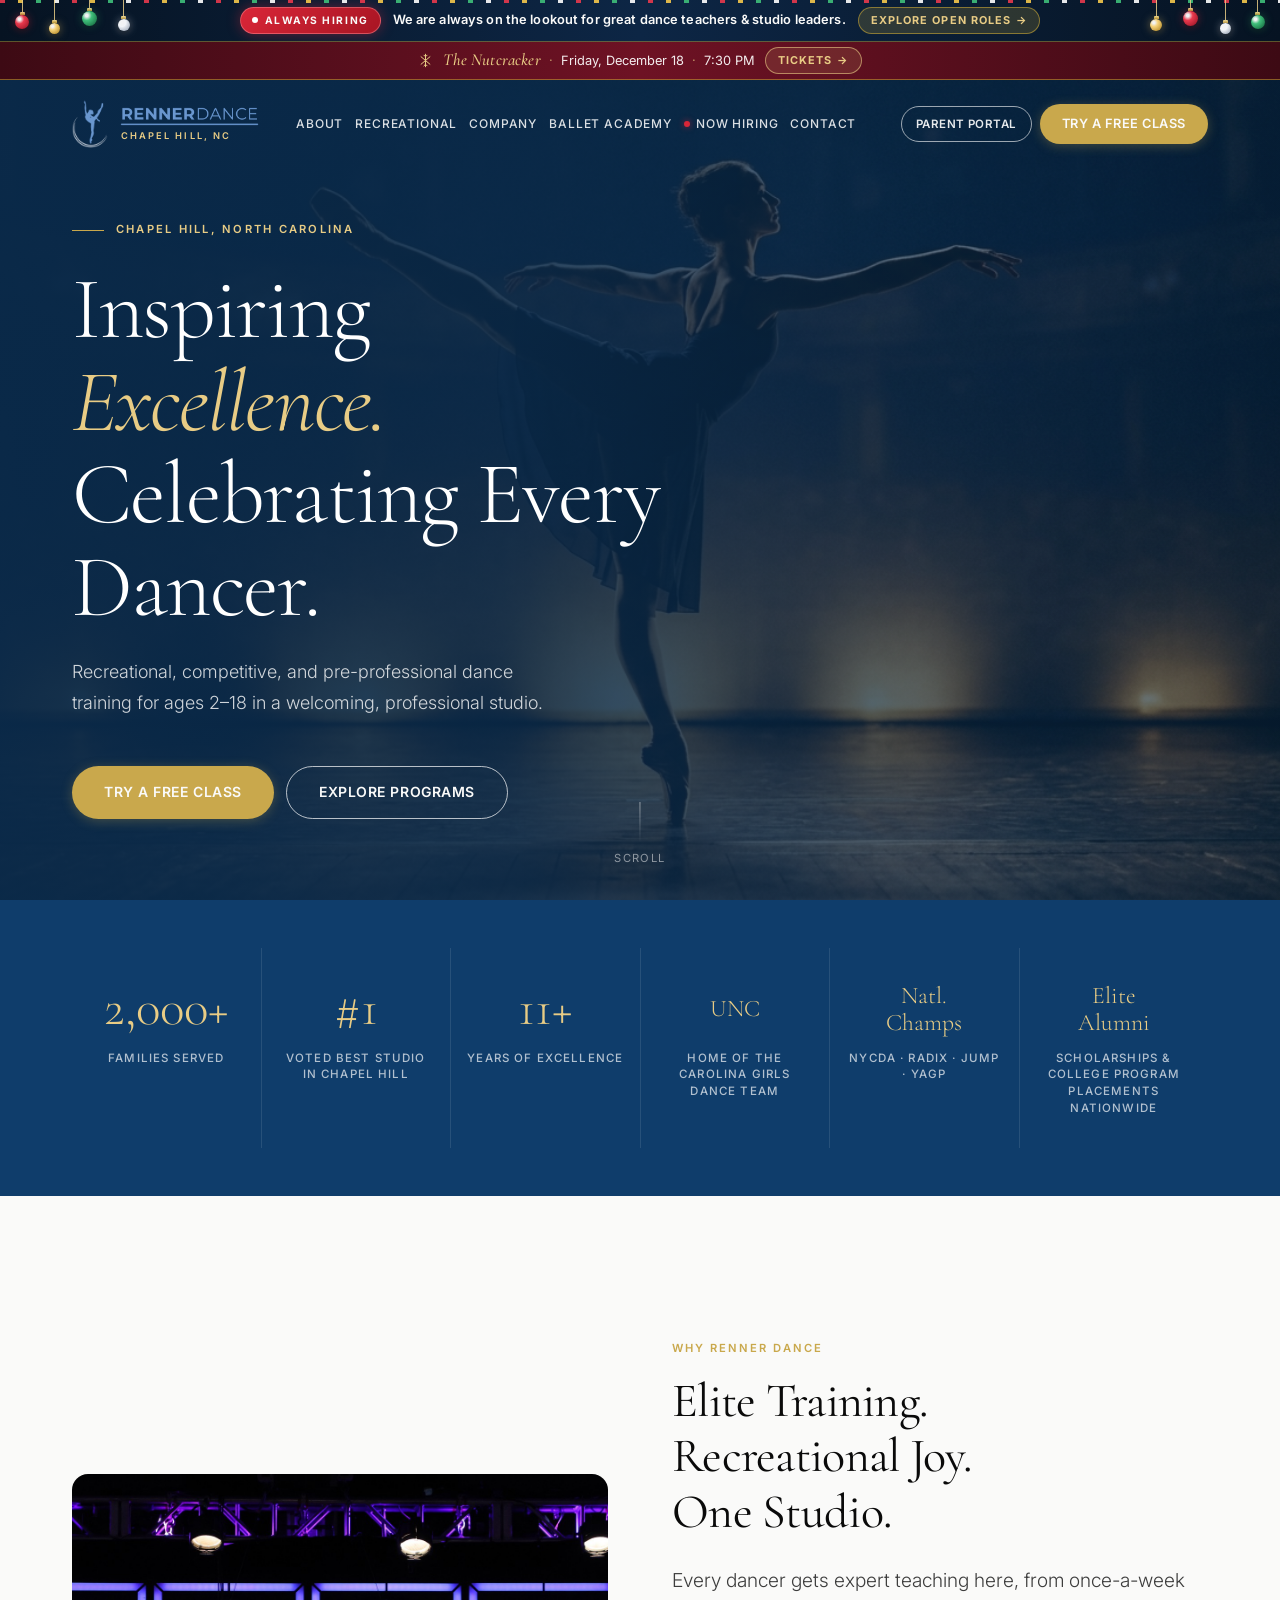
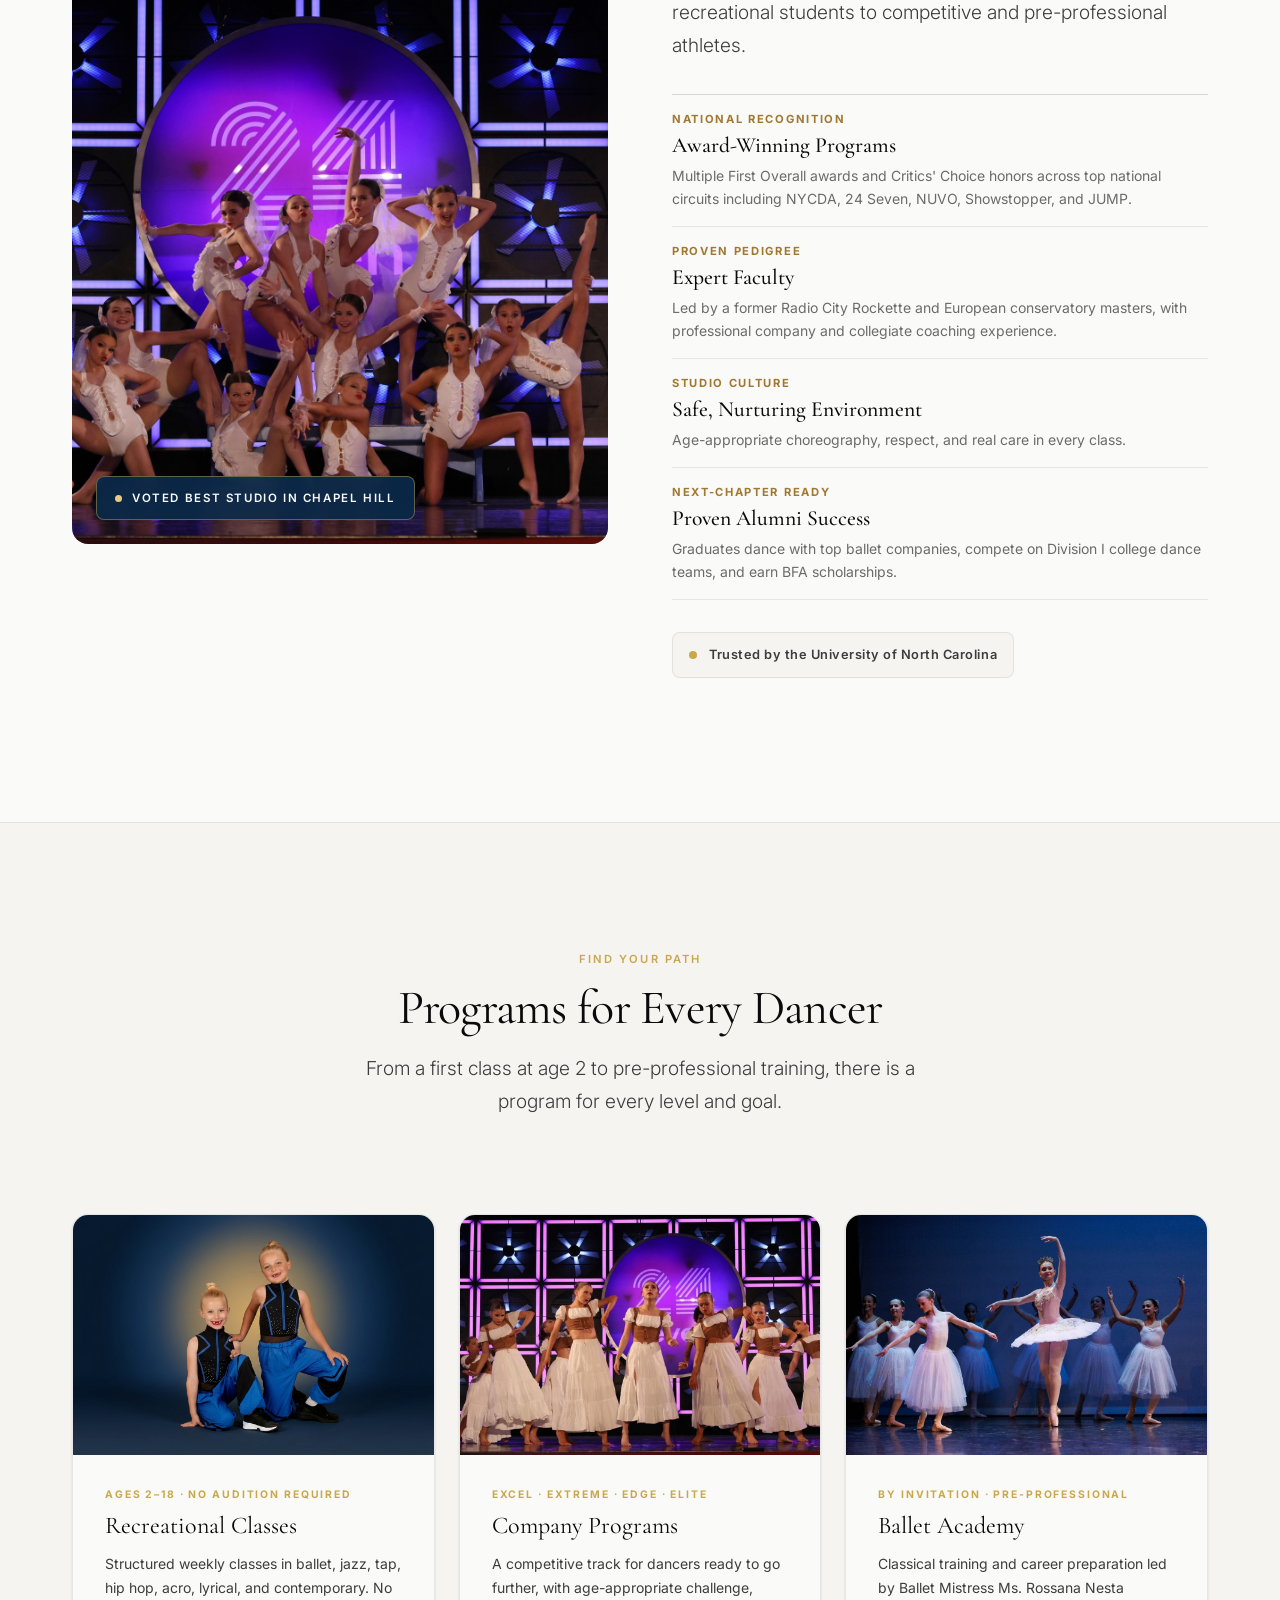
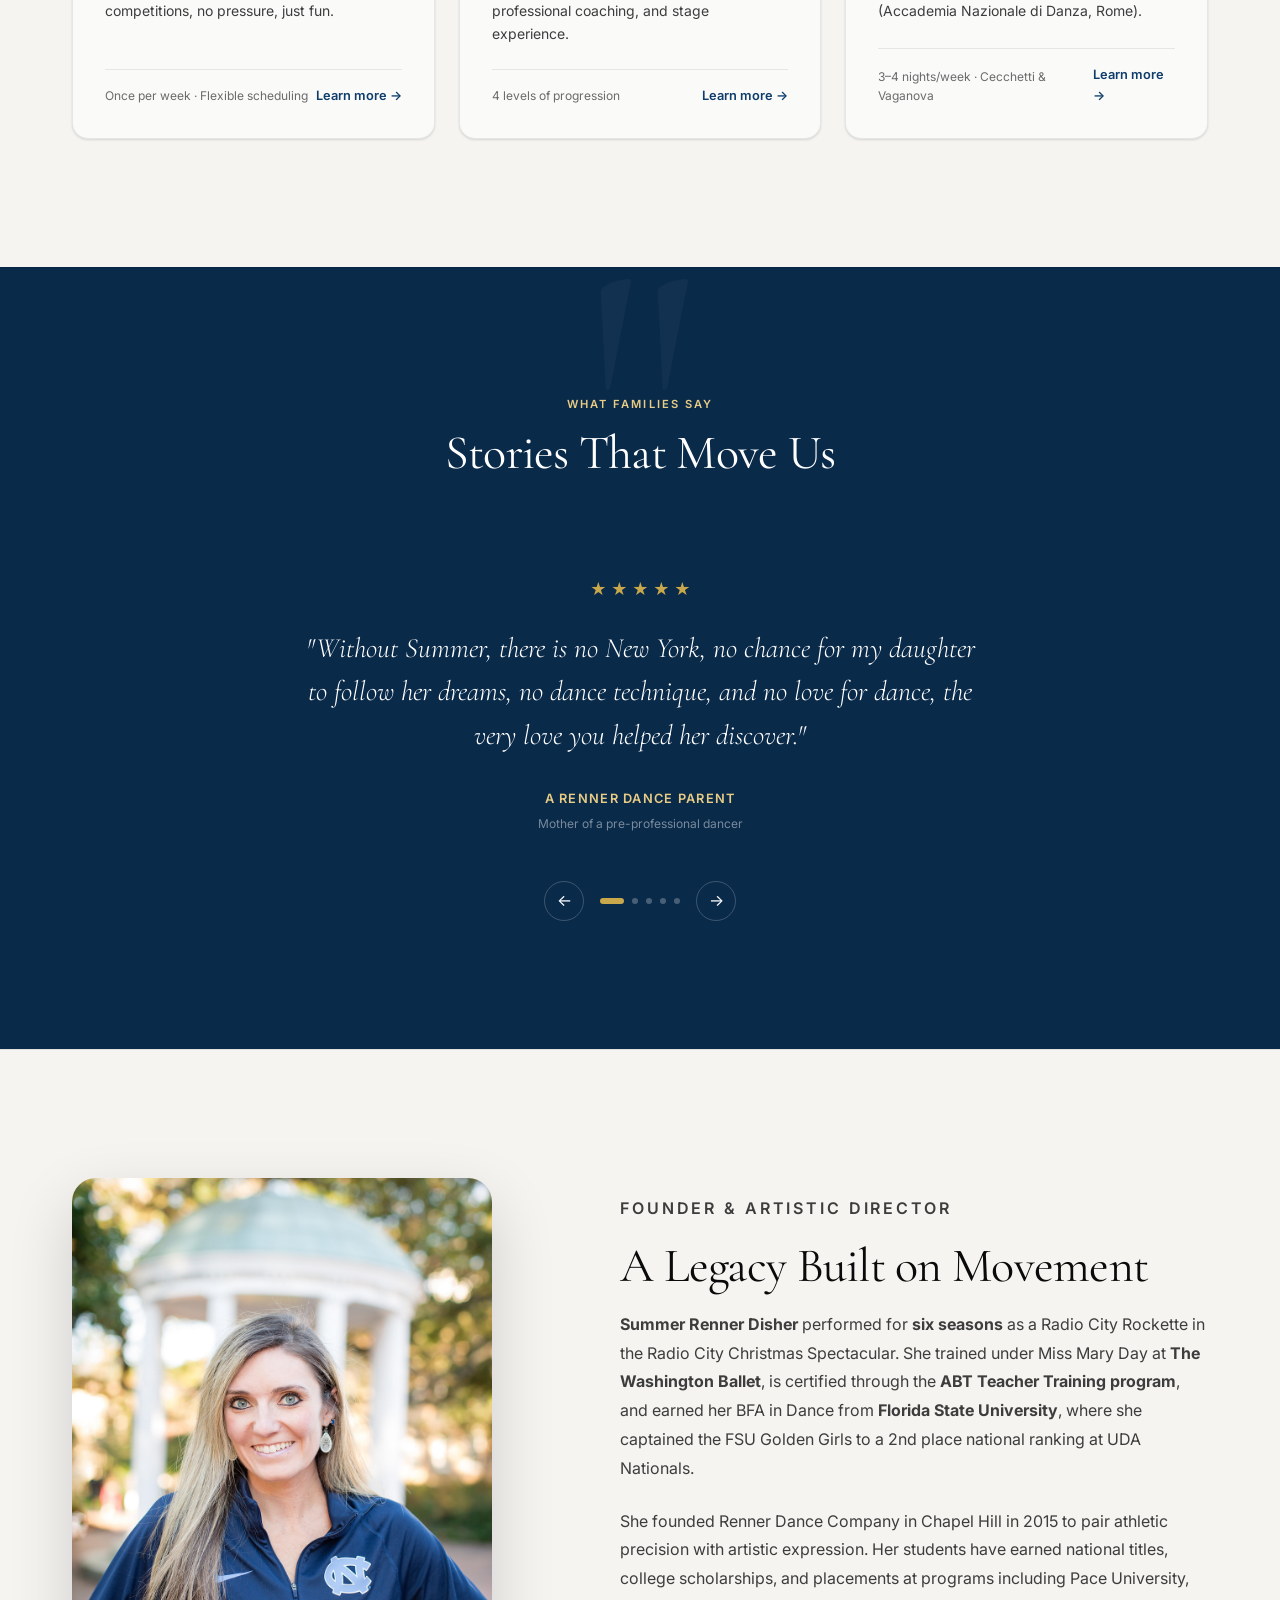
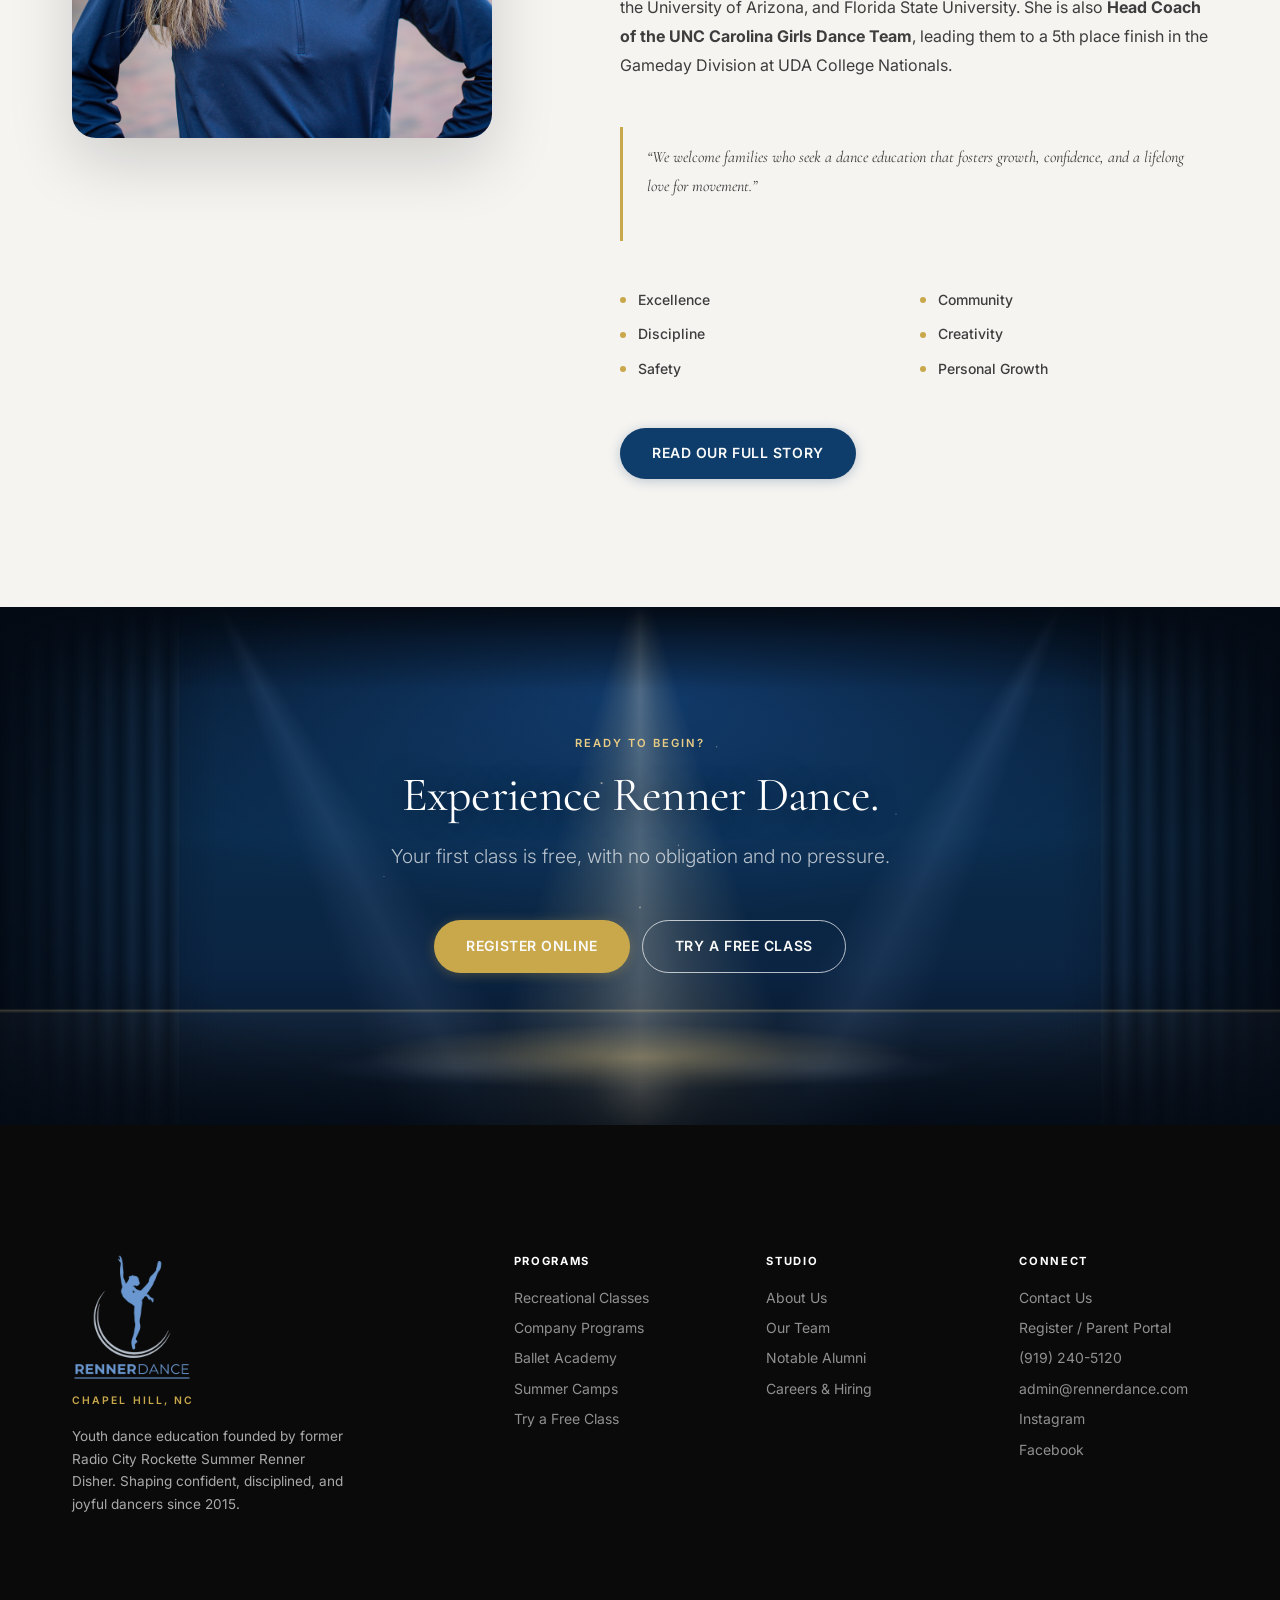
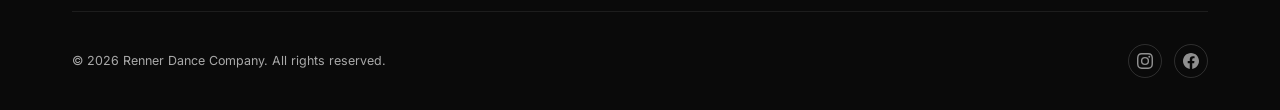
==== commit bf5e00ec: "Claude edits" ====
--- a/index.html
+++ b/index.html
@@ -84,7 +84,20 @@
   <link rel="stylesheet" href="https://fonts.googleapis.com/css2?family=Cormorant+Garamond:ital,wght@0,300;0,400;0,500;0,600;0,700;1,300;1,400;1,500&amp;family=Inter:wght@300;400;500;600;700&amp;display=swap">
   <link rel="stylesheet" href="css/styles.css">
 </head>
-<body class="has-hiring-topbar">
+<body class="has-hiring-topbar has-promo-bar">
+
+  <!-- SEASONAL: Christmas ornaments. Delete this block (and the "SEASONAL" CSS) after the holidays. -->
+  <div class="xmas-garland" aria-hidden="true">
+    <span class="xmas-ornament xo-1 xo-red"><i></i></span>
+    <span class="xmas-ornament xo-2 xo-gold"><i></i></span>
+    <span class="xmas-ornament xo-3 xo-green"><i></i></span>
+    <span class="xmas-ornament xo-4 xo-silver"><i></i></span>
+    <span class="xmas-ornament xo-5 xo-gold"><i></i></span>
+    <span class="xmas-ornament xo-6 xo-red"><i></i></span>
+    <span class="xmas-ornament xo-7 xo-silver"><i></i></span>
+    <span class="xmas-ornament xo-8 xo-green"><i></i></span>
+  </div>
+
 
   <!-- ======================================================
        ALWAYS HIRING TOP BAR
@@ -107,6 +120,15 @@
     </div>
   </a>
 
+  <!-- SEASONAL: The Nutcracker announcement bar. Delete after December 18. -->
+  <a href="ballet-academy.html#nutcracker" class="promo-bar" aria-label="The Nutcracker: Friday, December 18 at 7:30 PM. View ticket information.">
+    <span class="promo-bar-inner">
+      <svg class="promo-bar-icon" viewBox="0 0 24 24" fill="none" stroke="currentColor" stroke-width="1.6" stroke-linecap="round" aria-hidden="true"><path d="M12 2v20M4.9 6l14.2 12M19.1 6 4.9 18M9.5 3.5 12 6l2.5-2.5M9.5 20.5 12 18l2.5 2.5"/></svg>
+      <span class="promo-bar-text promo-bar-text--desktop"><strong>The Nutcracker</strong><span class="promo-bar-sep">&middot;</span>Friday, December 18<span class="promo-bar-sep">&middot;</span>7:30 PM</span>
+      <span class="promo-bar-text promo-bar-text--mobile"><strong>The Nutcracker</strong><span class="promo-bar-sep">&middot;</span>Dec 18<span class="promo-bar-sep">&middot;</span>7:30 PM</span>
+      <span class="promo-bar-cta">Tickets <span class="promo-bar-arrow" aria-hidden="true">&rarr;</span></span>
+    </span>
+  </a>
 
     <!-- ======================================================
        NAVIGATION
--- a/css/styles.css
+++ b/css/styles.css
@@ -68,6 +68,9 @@
 /* ---- Reset ---- */
 *, *::before, *::after { box-sizing: border-box; margin: 0; padding: 0; }
 html { scroll-behavior: smooth; font-size: 16px; -webkit-font-smoothing: antialiased; }
+/* Keep linked sections clear of the fixed hiring bar + header */
+[id] { scroll-margin-top: calc(var(--topbar-h, 0px) + 96px); }
+@media (prefers-reduced-motion: reduce) { html { scroll-behavior: auto; } }
 body {
   font-family: var(--font-body);
   background: var(--white);
@@ -393,9 +396,17 @@
 .hamburger {
   display: none;
   flex-direction: column;
+  align-items: center;
+  justify-content: center;
   gap: 5px;
-  padding: 4px;
+  min-width: 44px;
+  min-height: 44px;
+  padding: 10px;
+  margin: -10px;
+  background: transparent;
+  border: 0;
   cursor: pointer;
+  -webkit-tap-highlight-color: transparent;
 }
 .hamburger span {
   display: block;
@@ -418,8 +429,9 @@
   inset: 0;
   z-index: 999;
   background: var(--white);
-  padding: 90px var(--space-6) var(--space-8);
+  padding: 104px var(--space-6) var(--space-8);
   overflow-y: auto;
+  overscroll-behavior: contain;
   -webkit-overflow-scrolling: touch;
 }
 .mobile-nav.open { display: flex; flex-direction: column; gap: var(--space-4); }
@@ -436,11 +448,13 @@
 }
 .mobile-nav-link:hover { color: var(--blue); }
 .mobile-nav-sub {
-  font-size: 0.85rem;
+  font-size: 0.9rem;
   font-weight: 500;
   color: var(--ink-soft);
-  padding: 5px 0 5px var(--space-4);
-  display: block;
+  padding: 8px 0 8px var(--space-4);
+  min-height: 40px;
+  display: flex;
+  align-items: center;
   border-left: 2px solid var(--border);
   margin-left: var(--space-2);
   transition: border-color var(--dur-fast), color var(--dur-fast);
@@ -2870,25 +2884,30 @@
   60%      { box-shadow: 0 0 0 6px rgba(255, 92, 108, 0); }
 }
 
-body.has-hiring-topbar {
-  --topbar-h: 42px;
-}
-
-body.has-hiring-topbar .page-header {
+/* Fixed announcement bars stack: hiring bar + seasonal promo bar. --topbar-h = their total height. */
+body {
+  --hiring-h: 0px;
+  --promo-h: 0px;
+  --topbar-h: calc(var(--hiring-h) + var(--promo-h));
+}
+body.has-hiring-topbar { --hiring-h: 42px; }
+body.has-promo-bar { --promo-h: 38px; }
+
+body .page-header {
   padding-top: calc(140px + var(--topbar-h));
 }
 
-body.has-hiring-topbar .hero-content {
+body .hero-content {
   padding-top: calc(140px + var(--topbar-h));
 }
 
 @media (max-width: 1024px) {
-  body.has-hiring-topbar .page-header {
+  body .page-header {
     padding-top: calc(110px + var(--topbar-h));
   }
 }
 
-body.has-hiring-topbar .mobile-nav {
+body .mobile-nav {
   top: var(--topbar-h);
 }
 
@@ -2897,7 +2916,7 @@
   top: 0;
   left: 0;
   right: 0;
-  height: var(--topbar-h, 42px);
+  height: var(--hiring-h, 42px);
   z-index: 1002;
   display: flex;
   align-items: center;
@@ -3168,13 +3187,12 @@
   html, body {
     overflow-x: clip;
   }
-  body.has-hiring-topbar {
-    --topbar-h: 38px;
-  }
-  body.has-hiring-topbar .page-header {
+  body.has-hiring-topbar { --hiring-h: 38px; }
+  body.has-promo-bar { --promo-h: 34px; }
+  body .page-header {
     padding-top: calc(108px + var(--topbar-h));
   }
-  body.has-hiring-topbar .hero-content {
+  body .hero-content {
     padding-top: calc(104px + var(--topbar-h));
   }
   .hiring-topbar {
@@ -3220,7 +3238,7 @@
     height: 28px;
   }
   .mobile-nav {
-    padding: 76px var(--space-5) var(--space-8);
+    padding: 96px var(--space-5) var(--space-8);
   }
   .mobile-nav.open {
     gap: var(--space-3);
@@ -3245,11 +3263,11 @@
 }
 
 @media (max-width: 480px) {
-  body.has-hiring-topbar .page-header {
+  body .page-header {
     padding-top: calc(92px + var(--topbar-h));
     padding-bottom: 44px;
   }
-  body.has-hiring-topbar .hero-content {
+  body .hero-content {
     padding-top: calc(92px + var(--topbar-h));
     padding-bottom: 48px;
   }
@@ -3534,3 +3552,244 @@
   .careers-cta { flex-direction: column; align-items: flex-start; padding: var(--space-6); }
   .careers-cta .btn { width: 100%; justify-content: center; }
 }
+
+
+/* ======================================================
+   SEASONAL: NUTCRACKER PROMO BAR  (remove after Dec 18)
+====================================================== */
+.promo-bar {
+  position: fixed;
+  top: var(--hiring-h, 0px);
+  left: 0;
+  right: 0;
+  height: var(--promo-h, 38px);
+  z-index: 1001;
+  display: flex;
+  align-items: center;
+  justify-content: center;
+  padding: 0 var(--space-4);
+  text-decoration: none;
+  background: linear-gradient(90deg, #3d0a14 0%, #6e1224 50%, #3d0a14 100%);
+  border-bottom: 1px solid rgba(212, 175, 55, 0.5);
+  overflow: hidden;
+}
+.promo-bar::before {
+  content: '';
+  position: absolute;
+  inset: 0;
+  background: linear-gradient(90deg, transparent 0%, rgba(232, 204, 133, 0.16) 50%, transparent 100%);
+  opacity: 0;
+  transition: opacity var(--dur-base) var(--ease);
+  pointer-events: none;
+}
+.promo-bar:hover::before, .promo-bar:focus-visible::before { opacity: 1; }
+.promo-bar:focus-visible { outline: 2px solid var(--gold-light); outline-offset: -3px; }
+.promo-bar-inner {
+  position: relative;
+  z-index: 1;
+  display: flex;
+  align-items: center;
+  gap: 10px;
+  min-width: 0;
+}
+.promo-bar-icon { width: 15px; height: 15px; color: var(--gold-light); flex-shrink: 0; }
+.promo-bar-text {
+  color: rgba(255, 255, 255, 0.92);
+  font-size: 0.8rem;
+  line-height: 1;
+  white-space: nowrap;
+  overflow: hidden;
+  text-overflow: ellipsis;
+}
+.promo-bar-text strong {
+  font-family: var(--font-display);
+  font-style: italic;
+  font-weight: 500;
+  font-size: 1.05rem;
+  color: var(--gold-light);
+  letter-spacing: 0.01em;
+}
+.promo-bar-sep { margin: 0 8px; color: rgba(232, 204, 133, 0.7); }
+.promo-bar-text--mobile { display: none; }
+.promo-bar-cta {
+  display: inline-flex;
+  align-items: center;
+  gap: 5px;
+  padding: 4px 12px;
+  border-radius: var(--radius-full);
+  border: 1px solid rgba(232, 204, 133, 0.6);
+  background: rgba(232, 204, 133, 0.12);
+  color: var(--gold-light);
+  font-size: 0.68rem;
+  font-weight: 700;
+  letter-spacing: 0.1em;
+  text-transform: uppercase;
+  white-space: nowrap;
+  flex-shrink: 0;
+  transition: background var(--dur-base) var(--ease), color var(--dur-base) var(--ease), border-color var(--dur-base) var(--ease);
+}
+.promo-bar-arrow { display: inline-block; transition: transform var(--dur-base) var(--ease); }
+.promo-bar:hover .promo-bar-cta, .promo-bar:focus-visible .promo-bar-cta { background: var(--gold); border-color: var(--gold); color: var(--ink); }
+.promo-bar:hover .promo-bar-arrow, .promo-bar:focus-visible .promo-bar-arrow { transform: translateX(3px); }
+
+@media (max-width: 768px) {
+  .promo-bar { padding: 0 var(--space-3); }
+  .promo-bar-inner { gap: 8px; }
+  .promo-bar-text--desktop { display: none; }
+  .promo-bar-text--mobile { display: inline; font-size: 0.74rem; }
+  .promo-bar-text strong { font-size: 0.95rem; }
+  .promo-bar-sep { margin: 0 6px; }
+  .promo-bar-cta { padding: 3px 9px; font-size: 0.6rem; }
+}
+@media (max-width: 360px) {
+  .promo-bar-icon { display: none; }
+  .promo-bar-sep { margin: 0 4px; }
+}
+
+/* ---- Nutcracker section + ticket embed (Ballet Academy page) ---- */
+.nutcracker-facts {
+  display: grid;
+  grid-template-columns: repeat(3, minmax(0, 1fr));
+  gap: var(--space-4);
+  max-width: 760px;
+  margin: 0 auto var(--space-7);
+}
+.nutcracker-fact {
+  background: var(--white);
+  border: 1px solid var(--border);
+  border-top: 3px solid #6e1224;
+  border-radius: var(--radius-lg);
+  padding: var(--space-4) var(--space-5);
+  text-align: center;
+  display: flex;
+  flex-direction: column;
+  gap: 6px;
+}
+.nutcracker-fact-label {
+  font-size: 0.66rem;
+  font-weight: 700;
+  letter-spacing: 0.16em;
+  text-transform: uppercase;
+  color: var(--gold-dark);
+}
+.nutcracker-fact-value {
+  font-family: var(--font-display);
+  font-size: 1.35rem;
+  color: var(--ink);
+  line-height: 1.2;
+}
+.dsp-schedule-dot--soon {
+  background: #f5b942;
+  box-shadow: 0 0 0 4px rgba(245, 185, 66, 0.22);
+}
+.dsp-tickets-frame-wrap { min-height: 640px; }
+.dsp-tickets-iframe { height: 700px; }
+@media (max-width: 768px) {
+  .nutcracker-facts { gap: var(--space-2); margin-bottom: var(--space-6); }
+  .nutcracker-fact { padding: var(--space-3) var(--space-2); }
+  .nutcracker-fact-value { font-size: 1.05rem; }
+  .dsp-tickets-frame-wrap { min-height: 560px; }
+  .dsp-tickets-iframe { height: 600px; }
+}
+@media (max-width: 380px) {
+  .nutcracker-facts { grid-template-columns: 1fr; }
+}
+
+/* ======================================================
+   SEASONAL: CHRISTMAS ORNAMENTS  (remove after the holidays)
+   Purely decorative, never blocks clicks.
+====================================================== */
+.xmas-garland {
+  position: fixed;
+  top: 0;
+  left: 0;
+  right: 0;
+  height: 0;
+  z-index: 1003;
+  pointer-events: none;
+}
+/* string of mini lights along the very top edge */
+.xmas-garland::before {
+  content: '';
+  position: absolute;
+  top: 0;
+  left: 0;
+  right: 0;
+  height: 3px;
+  background: repeating-linear-gradient(90deg,
+    #e8394d 0 5px, transparent 5px 18px,
+    #f5c84c 18px 23px, transparent 23px 36px,
+    #3fbf7a 36px 41px, transparent 41px 54px,
+    #ffffff 54px 59px, transparent 59px 72px);
+  opacity: 0.9;
+  animation: xmasTwinkle 2.4s ease-in-out infinite alternate;
+}
+@keyframes xmasTwinkle { from { opacity: 0.55; } to { opacity: 1; } }
+
+.xmas-ornament {
+  position: absolute;
+  top: 0;
+  display: flex;
+  flex-direction: column;
+  align-items: center;
+  transform-origin: top center;
+  animation: xmasSway 4.5s ease-in-out infinite;
+  --len: 10px;
+  --size: 13px;
+}
+.xmas-ornament::before {
+  content: '';
+  width: 1px;
+  height: var(--len);
+  background: rgba(232, 204, 133, 0.85);
+}
+.xmas-ornament::after {   /* cap */
+  content: '';
+  order: 1;
+  width: 5px;
+  height: 3px;
+  border-radius: 1px 1px 0 0;
+  background: linear-gradient(180deg, #f3dc94, #b8912c);
+}
+.xmas-ornament i {
+  order: 2;
+  display: block;
+  width: var(--size);
+  height: var(--size);
+  border-radius: 50%;
+  background: radial-gradient(circle at 32% 30%, rgba(255,255,255,0.95) 0 9%, var(--c1) 34%, var(--c2) 100%);
+  box-shadow: 0 2px 5px rgba(0, 0, 0, 0.35), 0 0 8px var(--glow);
+}
+@keyframes xmasSway { 0%, 100% { transform: rotate(-6deg); } 50% { transform: rotate(6deg); } }
+
+.xo-red    { --c1: #e8394d; --c2: #8c0f1f; --glow: rgba(232, 57, 77, 0.45); }
+.xo-gold   { --c1: #f5d27a; --c2: #a77b17; --glow: rgba(245, 210, 122, 0.5); }
+.xo-green  { --c1: #3fbf7a; --c2: #0f5a34; --glow: rgba(63, 191, 122, 0.4); }
+.xo-silver { --c1: #f1f4f8; --c2: #8a96a8; --glow: rgba(241, 244, 248, 0.45); }
+
+/* positions: clusters at both outer edges, clear of the centered bar text */
+.xo-1 { left: 1.2%;  --len: 12px; --size: 14px; animation-delay: -0.4s; }
+.xo-2 { left: 3.8%;  --len: 20px; --size: 11px; animation-delay: -1.8s; }
+.xo-3 { left: 6.4%;  --len: 8px;  --size: 15px; animation-delay: -2.9s; }
+.xo-4 { left: 9.2%;  --len: 16px; --size: 12px; animation-delay: -1.1s; }
+.xo-5 { right: 9.2%; --len: 16px; --size: 12px; animation-delay: -2.2s; }
+.xo-6 { right: 6.4%; --len: 8px;  --size: 15px; animation-delay: -0.7s; }
+.xo-7 { right: 3.8%; --len: 20px; --size: 11px; animation-delay: -3.3s; }
+.xo-8 { right: 1.2%; --len: 12px; --size: 14px; animation-delay: -1.5s; }
+
+@media (max-width: 1200px) {
+  .xo-4, .xo-5 { display: none; }
+}
+@media (max-width: 1024px) {
+  .xo-3, .xo-6 { display: none; }
+}
+/* phones: two tiny ornaments tucked in the corners + the light string */
+@media (max-width: 768px) {
+  .xo-2, .xo-7 { display: none; }
+  .xo-1 { left: 3px;  --len: 6px; --size: 9px; }
+  .xo-8 { right: 3px; --len: 6px; --size: 9px; }
+  .xmas-garland::before { height: 2px; }
+}
+@media (prefers-reduced-motion: reduce) {
+  .xmas-ornament, .xmas-garland::before { animation: none; }
+}
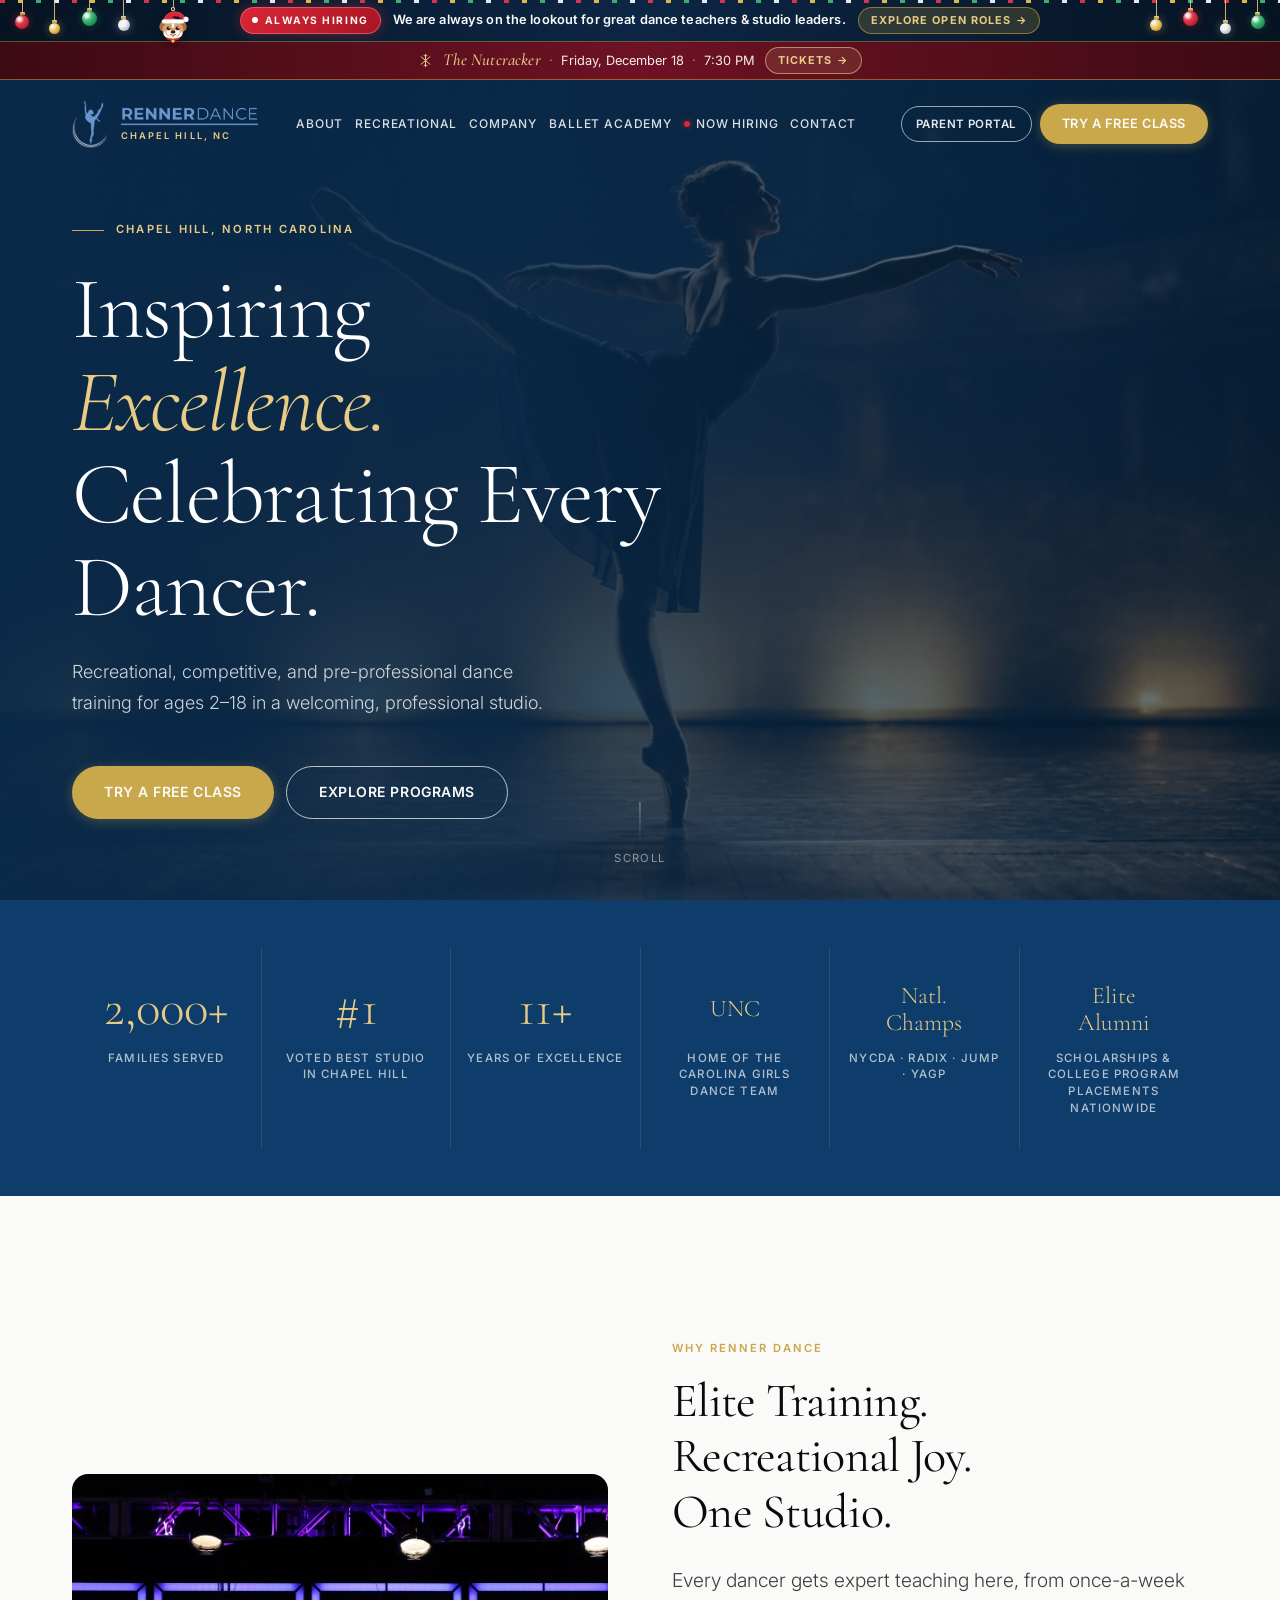
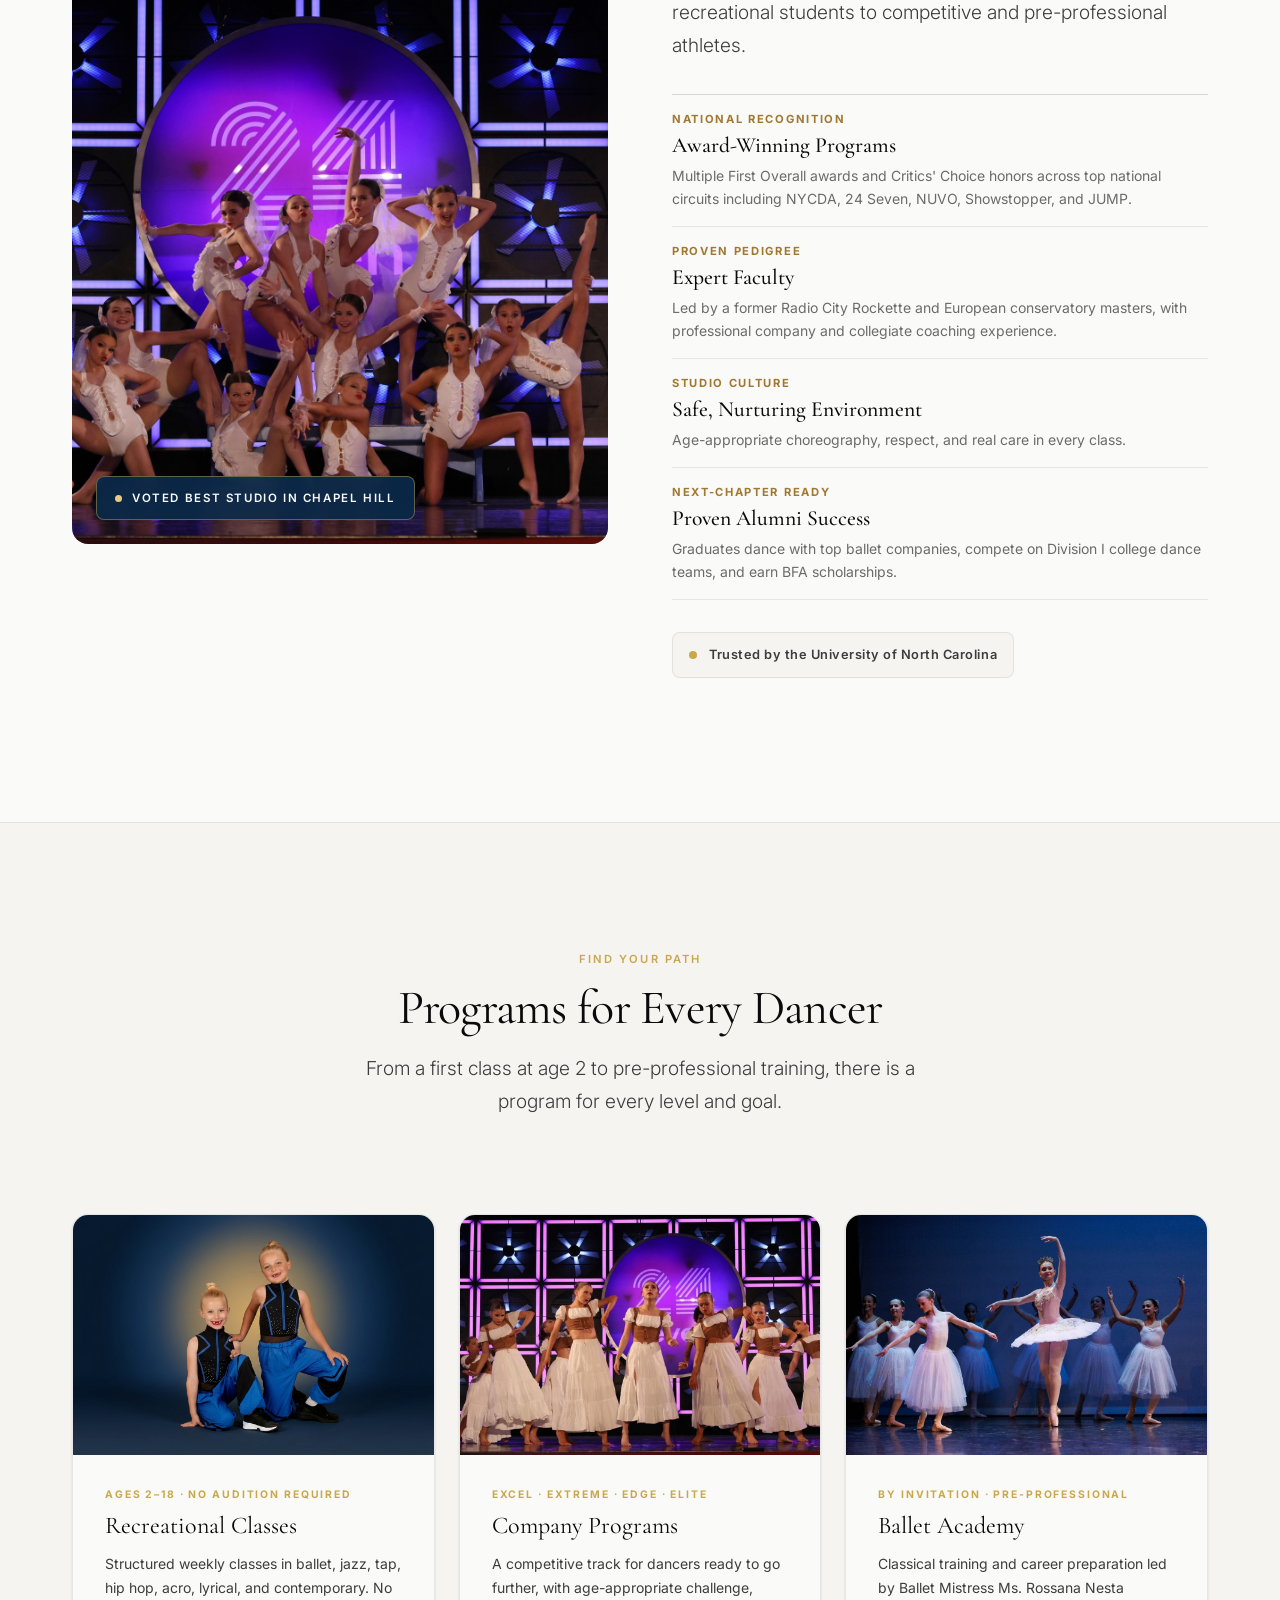
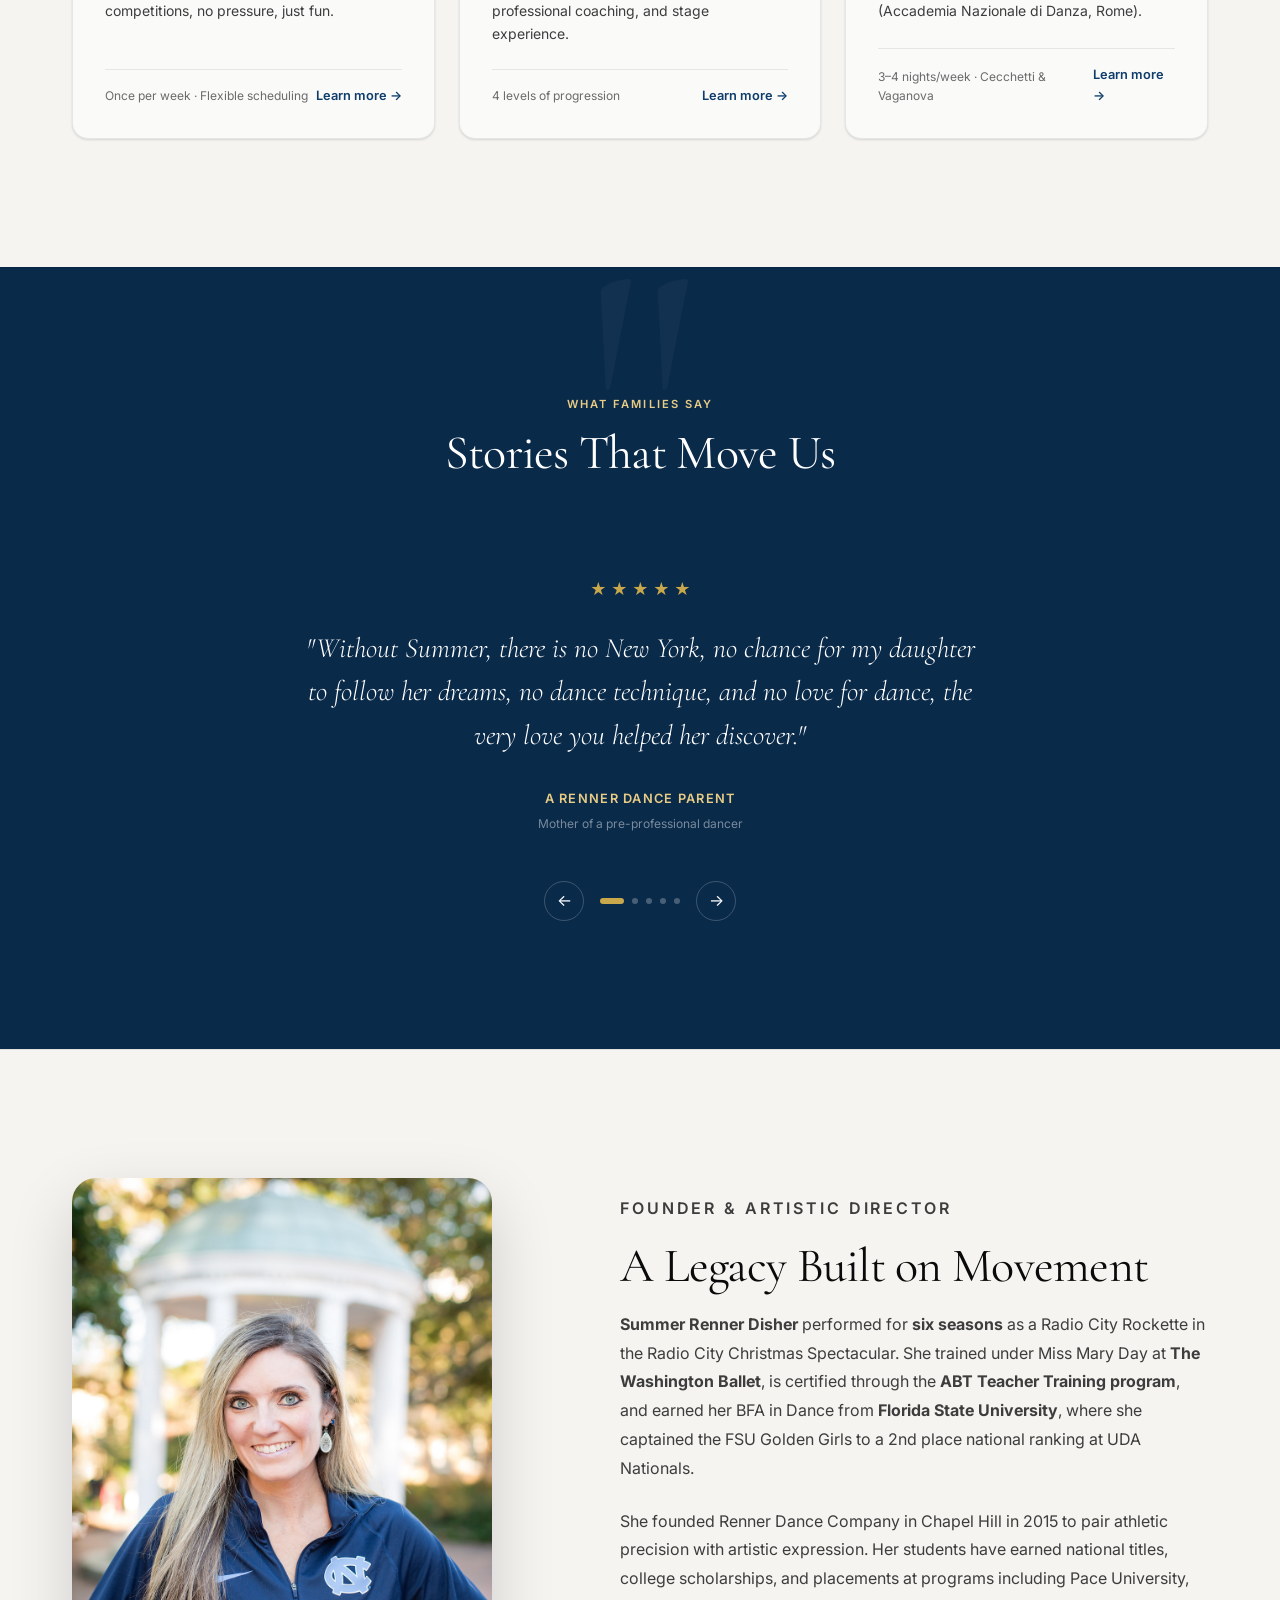
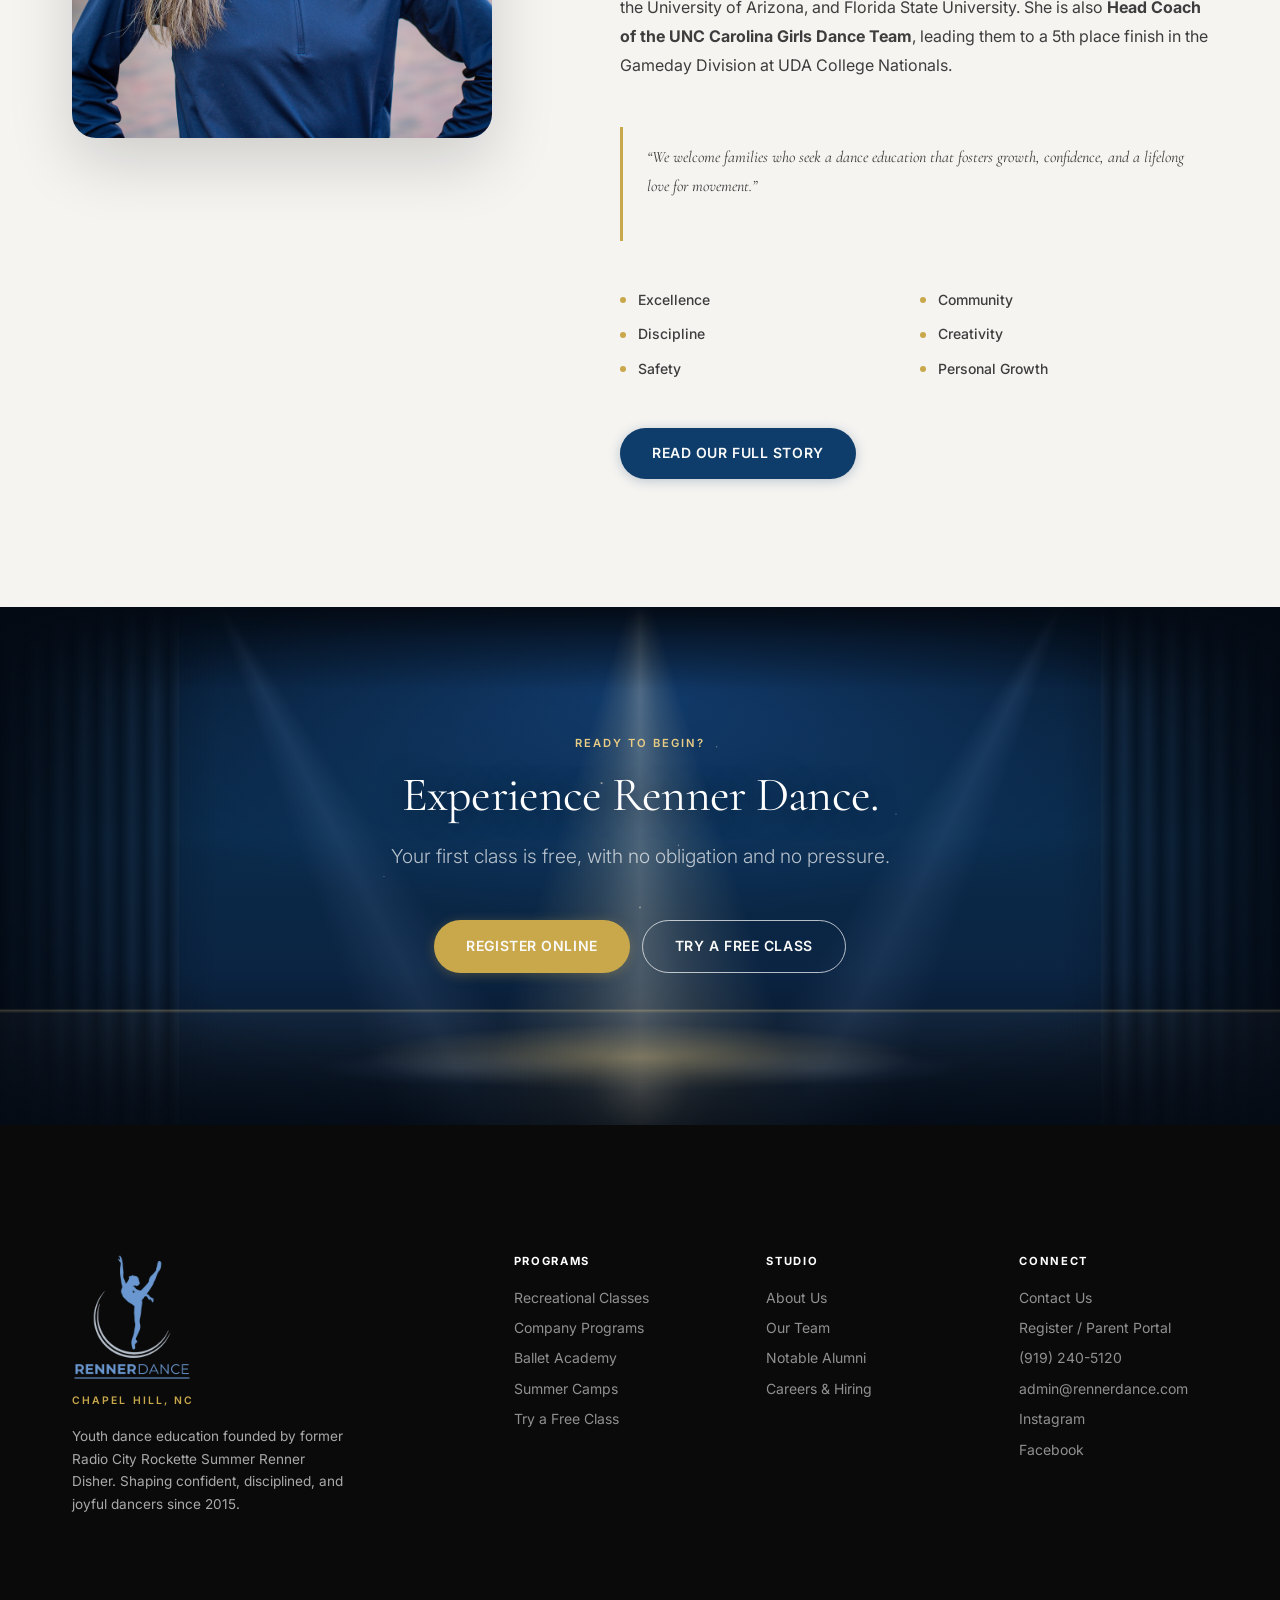
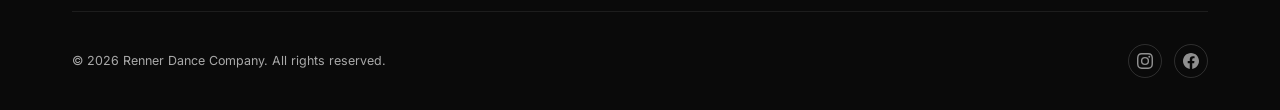
==== commit 759345fa: "Bulldog" ====
--- a/index.html
+++ b/index.html
@@ -96,6 +96,7 @@
     <span class="xmas-ornament xo-6 xo-red"><i></i></span>
     <span class="xmas-ornament xo-7 xo-silver"><i></i></span>
     <span class="xmas-ornament xo-8 xo-green"><i></i></span>
+    <span class="xmas-ornament xo-bulldog"><svg viewBox="0 0 64 72" xmlns="http://www.w3.org/2000/svg" aria-hidden="true"><circle cx="32" cy="4" r="3" fill="none" stroke="#f3dc94" stroke-width="2"/><ellipse cx="14" cy="36" rx="7.5" ry="10" transform="rotate(18 14 36)" fill="#a87042"/><ellipse cx="50" cy="36" rx="7.5" ry="10" transform="rotate(-18 50 36)" fill="#a87042"/><ellipse cx="32" cy="44" rx="20" ry="18" fill="#d9a16c"/><path d="M29 28 Q32 25 35 28 L34 39 Q32 41 30 39 Z" fill="#fff7ee"/><ellipse cx="24" cy="51" rx="9.5" ry="7.5" fill="#fff7ee"/><ellipse cx="40" cy="51" rx="9.5" ry="7.5" fill="#fff7ee"/><ellipse cx="32" cy="53" rx="8" ry="6" fill="#fff7ee"/><path d="M25 31 Q32 29 39 31" fill="none" stroke="#b07645" stroke-width="1.3" stroke-linecap="round"/><path d="M18 48 Q20 55 25 56" fill="none" stroke="#c8905c" stroke-width="1.2" stroke-linecap="round"/><path d="M46 48 Q44 55 39 56" fill="none" stroke="#c8905c" stroke-width="1.2" stroke-linecap="round"/><circle cx="23.5" cy="40.5" r="3.6" fill="#231815"/><circle cx="40.5" cy="40.5" r="3.6" fill="#231815"/><circle cx="24.8" cy="39.2" r="1.3" fill="#ffffff"/><circle cx="41.8" cy="39.2" r="1.3" fill="#ffffff"/><circle cx="22.4" cy="41.8" r="0.6" fill="#ffffff"/><circle cx="39.4" cy="41.8" r="0.6" fill="#ffffff"/><ellipse cx="17.5" cy="46.5" rx="3.2" ry="1.9" fill="#f4939c" opacity="0.65"/><ellipse cx="46.5" cy="46.5" rx="3.2" ry="1.9" fill="#f4939c" opacity="0.65"/><ellipse cx="32" cy="47.2" rx="4.6" ry="3.2" fill="#2b1e1a"/><ellipse cx="30.6" cy="46.1" rx="1.4" ry="0.8" fill="#6b564f"/><path d="M27.5 52.5 Q32 55.5 36.5 52.5" fill="none" stroke="#3a2722" stroke-width="1.5" stroke-linecap="round"/><path d="M29.6 54.2 Q32 60.5 34.4 54.2 Z" fill="#f2798f"/><path d="M13 28 C16 11, 31 5, 44 10 C51 12.5, 55 18, 56 23 L47 22 C43 17, 36 16, 30 19 L50 28 Z" fill="#d92638"/><path d="M14 28 C17 12, 31 6, 44 11 C49 13, 53 17, 54 22" fill="none" stroke="#ff5c6c" stroke-width="1.4" opacity="0.5"/><circle cx="56.5" cy="23.5" r="4.8" fill="#ffffff" stroke="#e6ebf2" stroke-width="0.8"/><rect x="11" y="23.5" width="42" height="7.5" rx="3.75" fill="#ffffff" stroke="#e6ebf2" stroke-width="0.8"/><path d="M21 60 Q32 64.5 43 60" fill="none" stroke="#c81e30" stroke-width="3.2" stroke-linecap="round"/><circle cx="32" cy="64.5" r="3" fill="#f5c84c" stroke="#b8881e" stroke-width="0.8"/></svg></span>
   </div>
 
 
--- a/css/styles.css
+++ b/css/styles.css
@@ -2651,7 +2651,7 @@
     margin: 0 auto var(--space-6);
     aspect-ratio: 3/4;
   }
-  .contact-grid { grid-template-columns: 1fr; }
+  .contact-grid { grid-template-columns: minmax(0, 1fr); }
   .footer-grid { grid-template-columns: 1fr 1fr; }
 
   /* Inline 2-col grids → single column on tablet */
@@ -2706,14 +2706,14 @@
   .accomplishment-grid { grid-template-columns: 1fr; }
   .story-values      { grid-template-columns: 1fr; }
 
-  /* Inline grids: force single column */
-  .grid-2col  { grid-template-columns: 1fr !important; }
-  .grid-3col  { grid-template-columns: 1fr !important; }
-  .grid-4col  { grid-template-columns: 1fr !important; }
+  /* Inline grids: force single column without min-content blowout */
+  .grid-2col  { grid-template-columns: minmax(0, 1fr) !important; }
+  .grid-3col  { grid-template-columns: minmax(0, 1fr) !important; }
+  .grid-4col  { grid-template-columns: minmax(0, 1fr) !important; }
 
   /* Universal inline-grid collapse for any remaining inline style grids */
   [style*="grid-template-columns"]:not(.keep-grid) {
-    grid-template-columns: 1fr !important;
+    grid-template-columns: minmax(0, 1fr) !important;
   }
   /* When a parent grid collapses, grid-column:span instructions become irrelevant */
   [style*="grid-column:1/-1"] {
@@ -2721,9 +2721,9 @@
   }
 
   /* Forms */
-  .form-row { grid-template-columns: 1fr; }
+  .form-row { grid-template-columns: minmax(0, 1fr); }
   .contact-form-wrap { padding: var(--space-5); }
-  .form-check-group { grid-template-columns: 1fr; }
+  .form-check-group { grid-template-columns: minmax(0, 1fr); }
 
   /* Footer */
   .footer-grid { grid-template-columns: 1fr; }
@@ -2732,10 +2732,18 @@
   /* Tables: horizontal scroll */
   .company-table { display: block; overflow-x: auto; -webkit-overflow-scrolling: touch; white-space: nowrap; }
 
-  /* CTA buttons: stack nicely */
+  /* CTA buttons: stack nicely and never overflow mobile screens */
+  .btn {
+    max-width: 100%;
+    white-space: normal;
+    text-align: center;
+    justify-content: center;
+    line-height: 1.35;
+    overflow-wrap: break-word;
+  }
   .hero-actions { flex-direction: column; align-items: flex-start; }
   .cta-actions  { flex-direction: column; align-items: center; }
-  .cta-actions .btn { width: auto; min-width: 240px; justify-content: center; }
+  .cta-actions .btn { width: auto; min-width: 240px; max-width: 100%; justify-content: center; }
 }
 
 /* ---- 480px: Phone ---- */
@@ -2800,8 +2808,16 @@
   .nav-logo-wordmark { height: 16px; }
   .nav-logo { gap: 10px; }
 
-  /* Ensure touch targets */
-  .btn { min-height: 44px; }
+  /* Ensure touch targets and comfortable mobile button sizing */
+  .btn {
+    min-height: 44px;
+    padding: 13px 20px;
+    font-size: 0.82rem;
+  }
+  .btn-sm {
+    padding: 10px 16px;
+    font-size: 0.76rem;
+  }
   .nav-dropdown-item { min-height: 44px; display: flex; align-items: center; }
   .slider-btn { width: 44px; height: 44px; }
 }
@@ -3777,19 +3793,218 @@
 .xo-7 { right: 3.8%; --len: 20px; --size: 11px; animation-delay: -3.3s; }
 .xo-8 { right: 1.2%; --len: 12px; --size: 14px; animation-delay: -1.5s; }
 
+/* Cute bulldog in a Santa hat ornament */
+.xo-bulldog {
+  left: 12.2%;
+  --len: 8px;
+  animation-duration: 5.2s;
+  animation-delay: -0.9s;
+}
+.xo-bulldog::after { display: none; }
+.xo-bulldog svg {
+  order: 2;
+  display: block;
+  width: 34px;
+  height: 38px;
+  margin-top: -1px;
+  filter: drop-shadow(0 2px 4px rgba(0, 0, 0, 0.38));
+}
+
 @media (max-width: 1200px) {
   .xo-4, .xo-5 { display: none; }
+  .xo-bulldog { left: 9%; }
+  .xo-bulldog svg { width: 31px; height: 35px; }
 }
 @media (max-width: 1024px) {
   .xo-3, .xo-6 { display: none; }
-}
-/* phones: two tiny ornaments tucked in the corners + the light string */
+  .xo-bulldog { left: 6.5%; }
+  .xo-bulldog svg { width: 29px; height: 32px; }
+}
+/* phones: cute bulldog tucked in top-left corner + tiny ornament on right + light string */
 @media (max-width: 768px) {
-  .xo-2, .xo-7 { display: none; }
-  .xo-1 { left: 3px;  --len: 6px; --size: 9px; }
+  .xo-1, .xo-2, .xo-7 { display: none; }
+  .xo-bulldog { left: 2px; --len: 3px; }
+  .xo-bulldog svg { width: 22px; height: 25px; }
   .xo-8 { right: 3px; --len: 6px; --size: 9px; }
   .xmas-garland::before { height: 2px; }
 }
 @media (prefers-reduced-motion: reduce) {
   .xmas-ornament, .xmas-garland::before { animation: none; }
 }
+
+/* ======================================================
+   COMPANY MEMBER PORTAL (company.html)
+====================================================== */
+.hero-portal-strip {
+  display: inline-flex;
+  align-items: center;
+  gap: 8px;
+  margin-top: var(--space-5);
+  padding: 9px 16px;
+  border-radius: var(--radius-full);
+  background: rgba(255, 255, 255, 0.08);
+  backdrop-filter: blur(10px);
+  -webkit-backdrop-filter: blur(10px);
+  border: 1px solid rgba(255, 255, 255, 0.16);
+  color: rgba(255, 255, 255, 0.78);
+  font-size: 0.8rem;
+  flex-wrap: wrap;
+}
+.hero-portal-strip svg {
+  color: var(--gold-light);
+  flex-shrink: 0;
+}
+.hero-portal-strip a {
+  color: var(--gold-light);
+  font-weight: 600;
+  text-decoration: none;
+  border-bottom: 1px solid rgba(232, 204, 133, 0.45);
+  padding-bottom: 1px;
+  transition: color var(--dur-fast), border-color var(--dur-fast);
+}
+.hero-portal-strip a:hover {
+  color: var(--white);
+  border-bottom-color: var(--white);
+}
+
+.company-portal-shell {
+  display: grid;
+  grid-template-columns: minmax(0, 1fr) minmax(0, 1.15fr);
+  gap: var(--space-8);
+  align-items: center;
+  background: linear-gradient(145deg, rgba(255, 255, 255, 0.06) 0%, rgba(255, 255, 255, 0.02) 100%);
+  border: 1px solid rgba(212, 175, 55, 0.28);
+  border-radius: var(--radius-xl);
+  padding: var(--space-8);
+  position: relative;
+  overflow: hidden;
+  box-shadow: 0 28px 64px -24px rgba(0, 0, 0, 0.55);
+}
+.company-portal-shell::before {
+  content: '';
+  position: absolute;
+  top: 0;
+  left: 0;
+  right: 0;
+  height: 3px;
+  background: linear-gradient(90deg, var(--gold-dark), var(--gold-light), var(--gold-dark));
+}
+
+.company-portal-badge {
+  display: inline-flex;
+  align-items: center;
+  gap: 8px;
+  padding: 5px 12px;
+  border-radius: var(--radius-full);
+  background: rgba(212, 175, 55, 0.14);
+  border: 1px solid rgba(212, 175, 55, 0.38);
+  color: var(--gold-light);
+  font-size: 0.68rem;
+  font-weight: 700;
+  letter-spacing: 0.15em;
+  text-transform: uppercase;
+  margin-bottom: var(--space-4);
+}
+.company-portal-dot {
+  width: 7px;
+  height: 7px;
+  border-radius: 50%;
+  background: #4ade80;
+  box-shadow: 0 0 0 4px rgba(74, 222, 128, 0.2);
+}
+
+.company-portal-info .heading-1 {
+  margin-bottom: var(--space-4);
+}
+.company-portal-desc {
+  font-size: 0.96rem;
+  color: rgba(255, 255, 255, 0.78);
+  line-height: 1.75;
+  margin-bottom: var(--space-6);
+}
+.company-portal-actions {
+  display: flex;
+  align-items: center;
+  gap: var(--space-4);
+  flex-wrap: wrap;
+}
+.company-portal-host {
+  font-size: 0.76rem;
+  font-weight: 500;
+  letter-spacing: 0.06em;
+  color: rgba(255, 255, 255, 0.5);
+}
+
+.portal-features-grid {
+  display: grid;
+  grid-template-columns: repeat(2, minmax(0, 1fr));
+  gap: var(--space-4);
+}
+.portal-feature-card {
+  background: rgba(6, 20, 38, 0.55);
+  border: 1px solid rgba(255, 255, 255, 0.1);
+  border-radius: var(--radius-lg);
+  padding: var(--space-5);
+  transition: border-color var(--dur-base) var(--ease), transform var(--dur-base) var(--ease), background var(--dur-base) var(--ease);
+}
+.portal-feature-card:hover {
+  border-color: rgba(212, 175, 55, 0.45);
+  background: rgba(10, 32, 60, 0.72);
+  transform: translateY(-2px);
+}
+.portal-feature-icon {
+  width: 38px;
+  height: 38px;
+  border-radius: 10px;
+  background: rgba(212, 175, 55, 0.14);
+  border: 1px solid rgba(212, 175, 55, 0.3);
+  color: var(--gold-light);
+  display: flex;
+  align-items: center;
+  justify-content: center;
+  margin-bottom: var(--space-3);
+}
+.portal-feature-title {
+  font-family: var(--font-display);
+  font-size: 1.2rem;
+  font-weight: 500;
+  color: var(--white);
+  margin-bottom: 6px;
+  line-height: 1.25;
+}
+.portal-feature-desc {
+  font-size: 0.82rem;
+  color: rgba(255, 255, 255, 0.68);
+  line-height: 1.55;
+  margin: 0;
+}
+
+@media (max-width: 960px) {
+  .company-portal-shell {
+    grid-template-columns: 1fr;
+    padding: var(--space-6);
+    gap: var(--space-6);
+  }
+}
+@media (max-width: 520px) {
+  .hero-portal-strip {
+    width: 100%;
+    justify-content: center;
+    padding: 10px 14px;
+    border-radius: var(--radius-lg);
+  }
+  .company-portal-shell {
+    padding: var(--space-5);
+  }
+  .company-portal-actions .btn {
+    width: 100%;
+    justify-content: center;
+  }
+  .company-portal-host {
+    width: 100%;
+    text-align: center;
+  }
+  .portal-features-grid {
+    grid-template-columns: 1fr;
+  }
+}
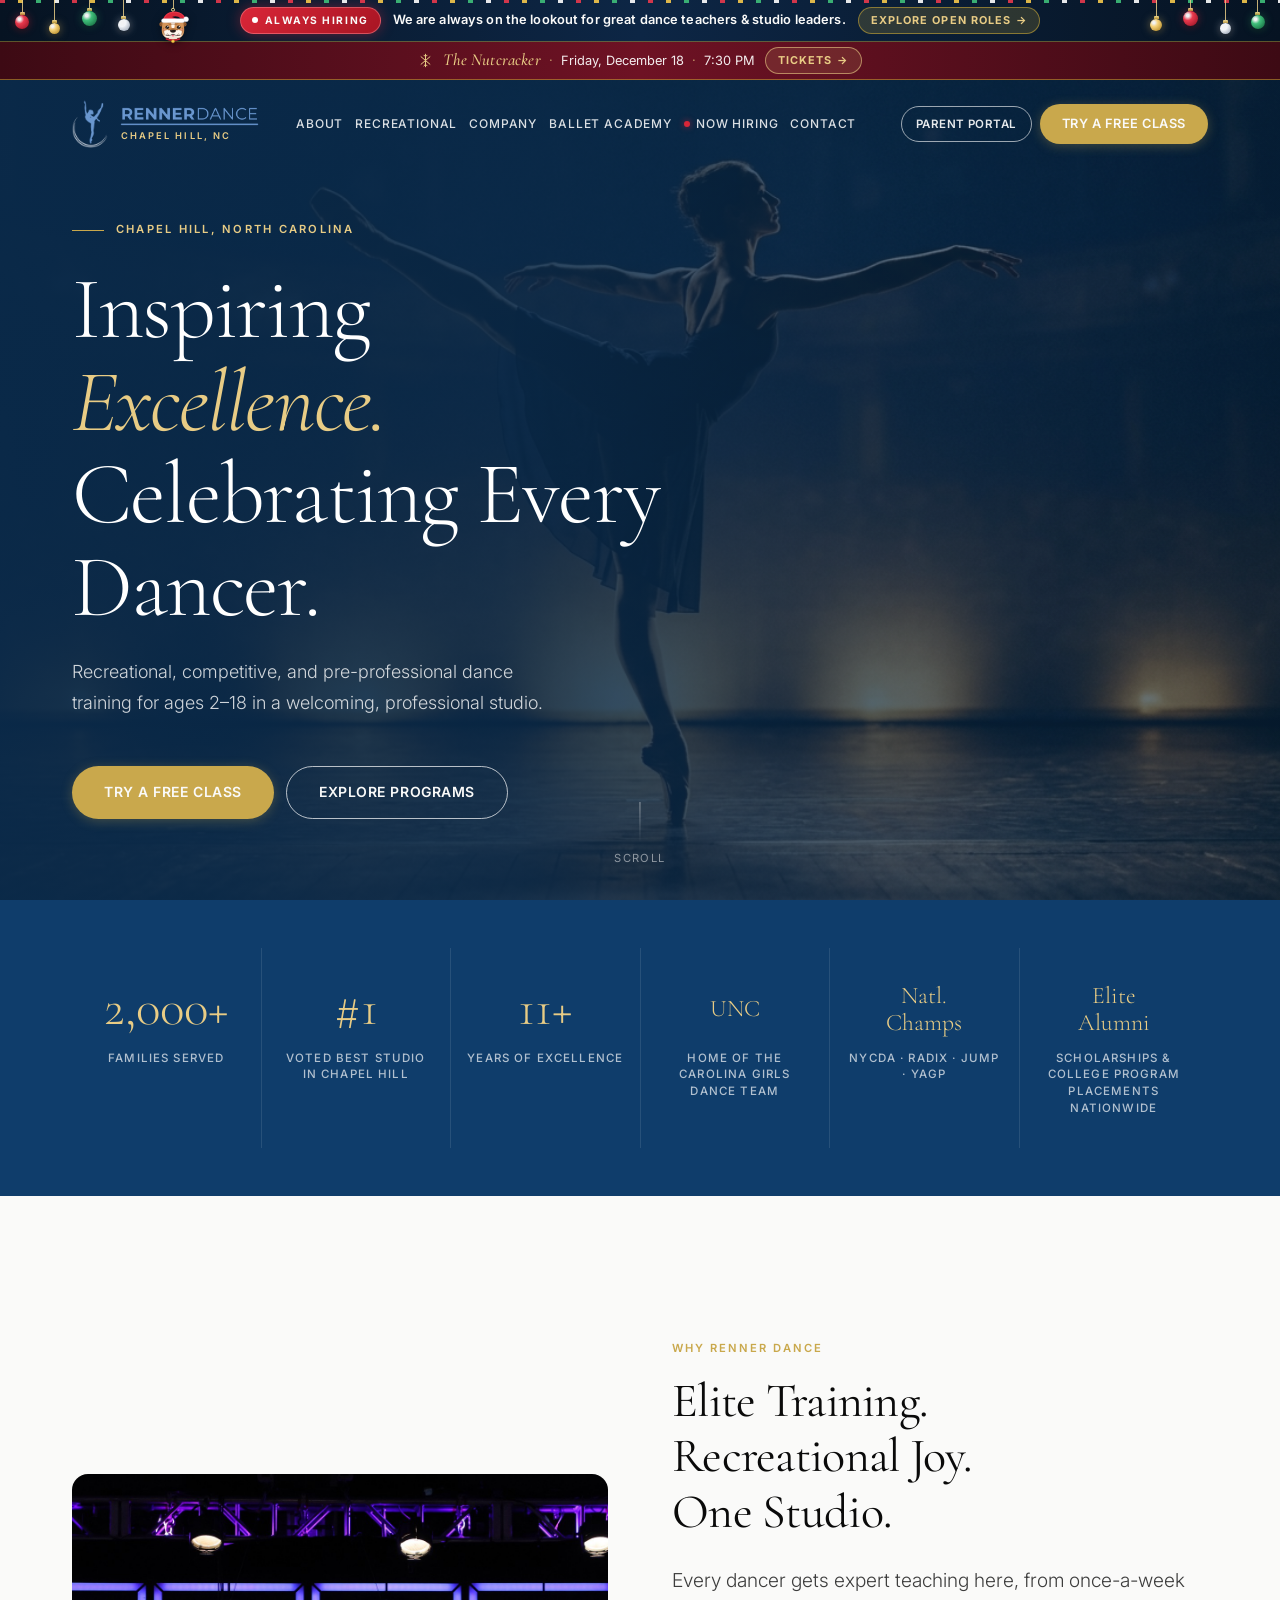
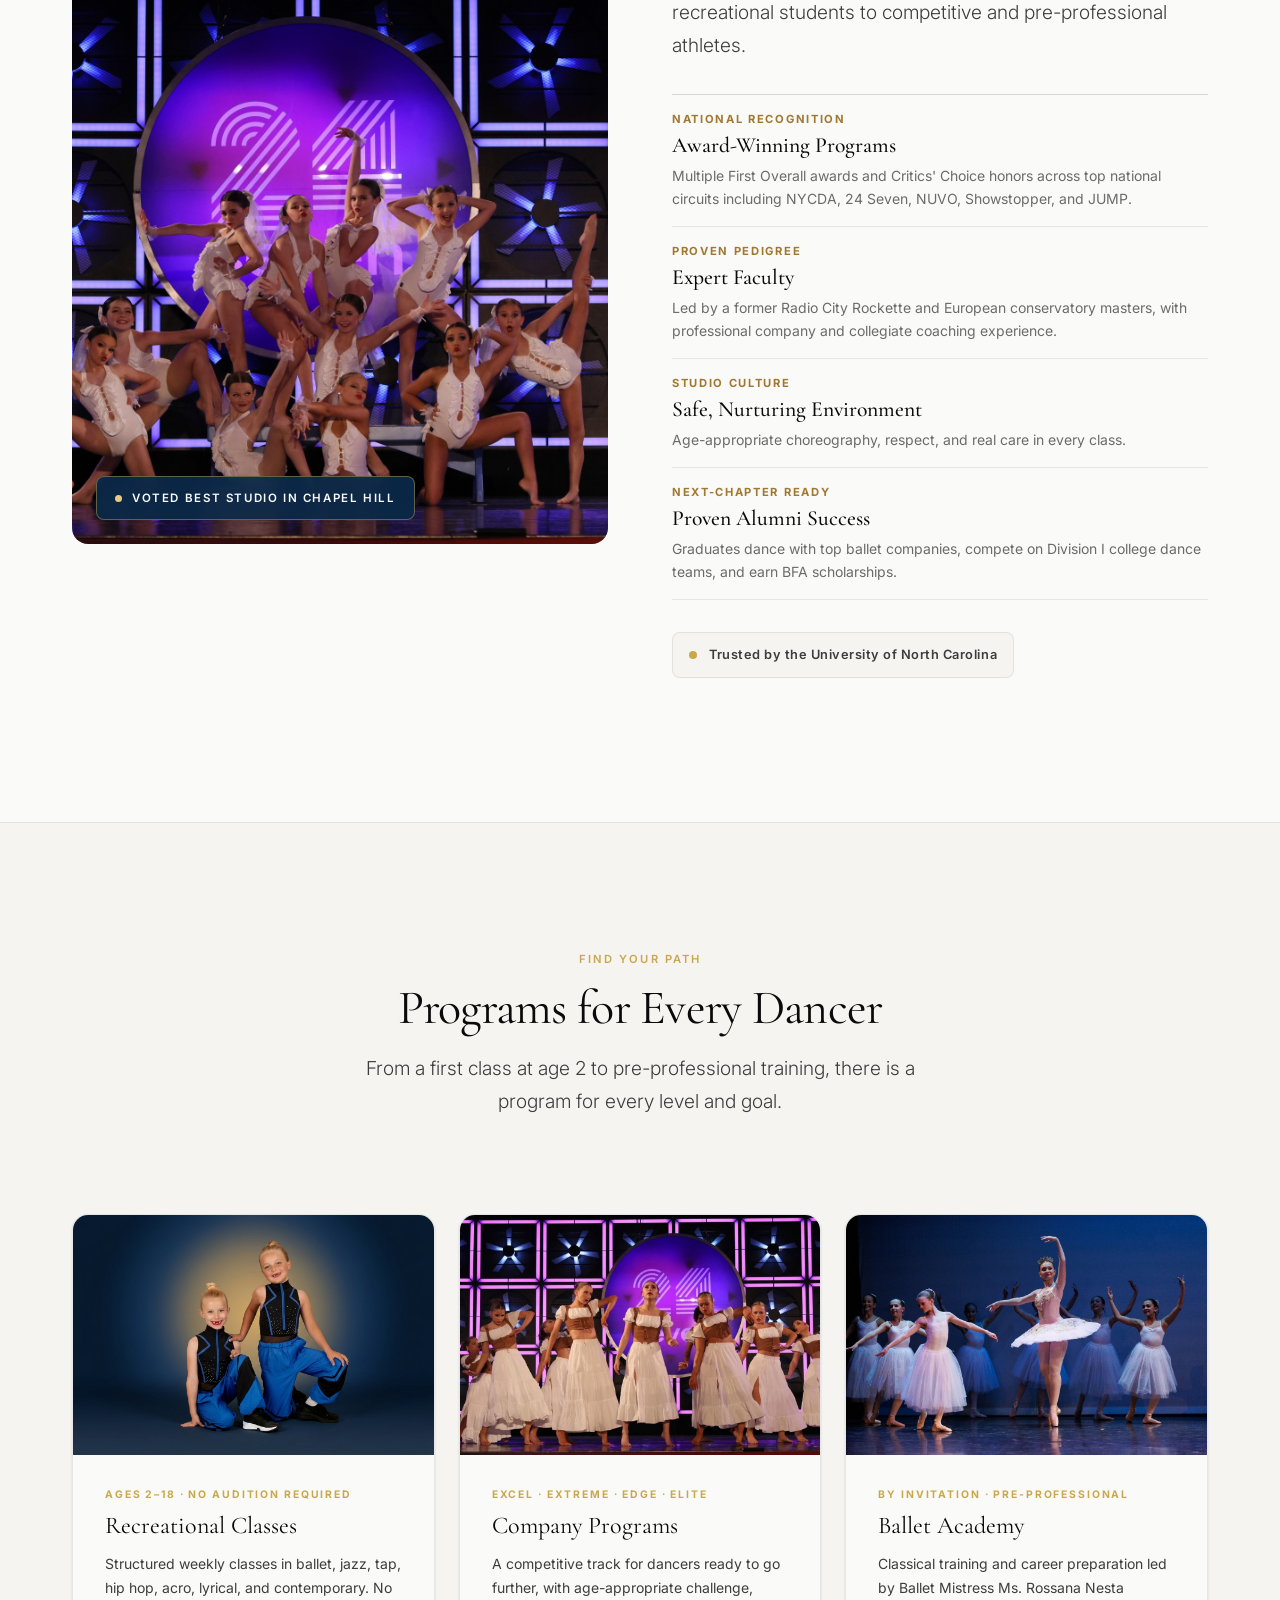
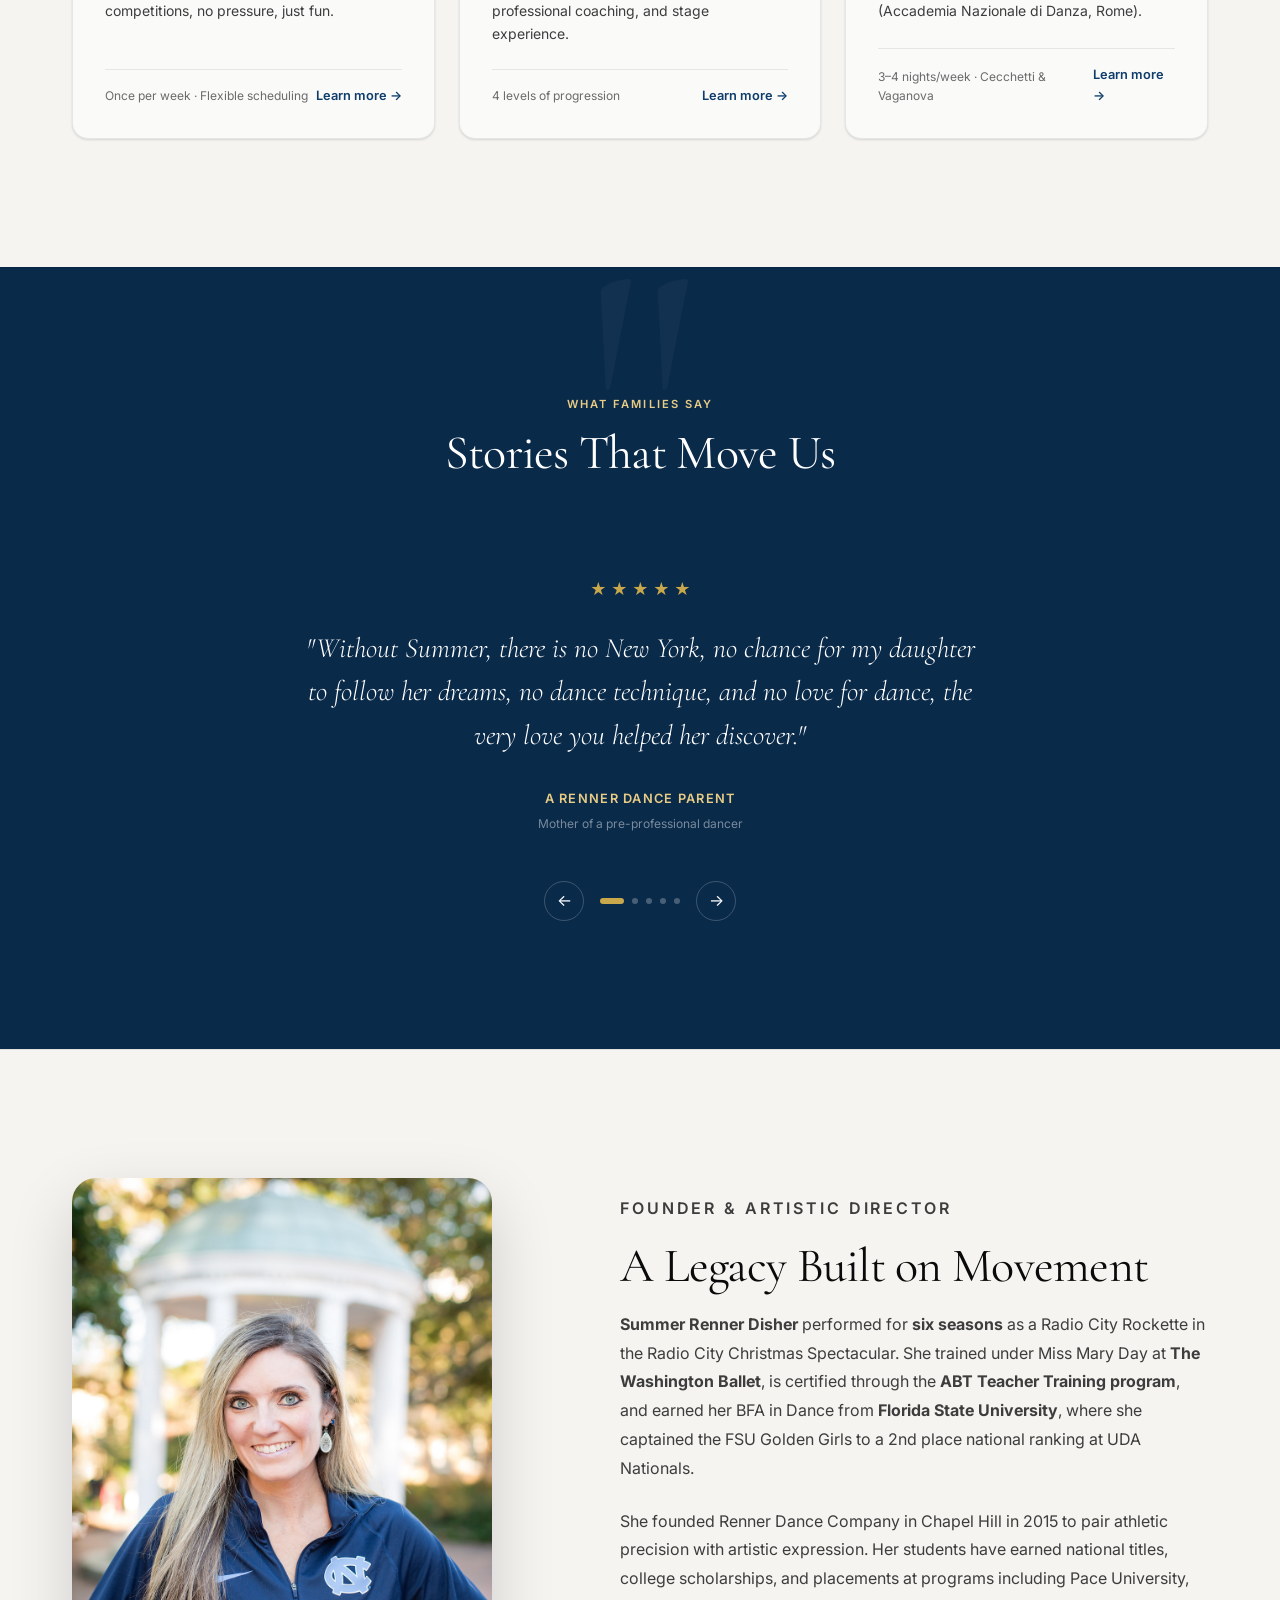
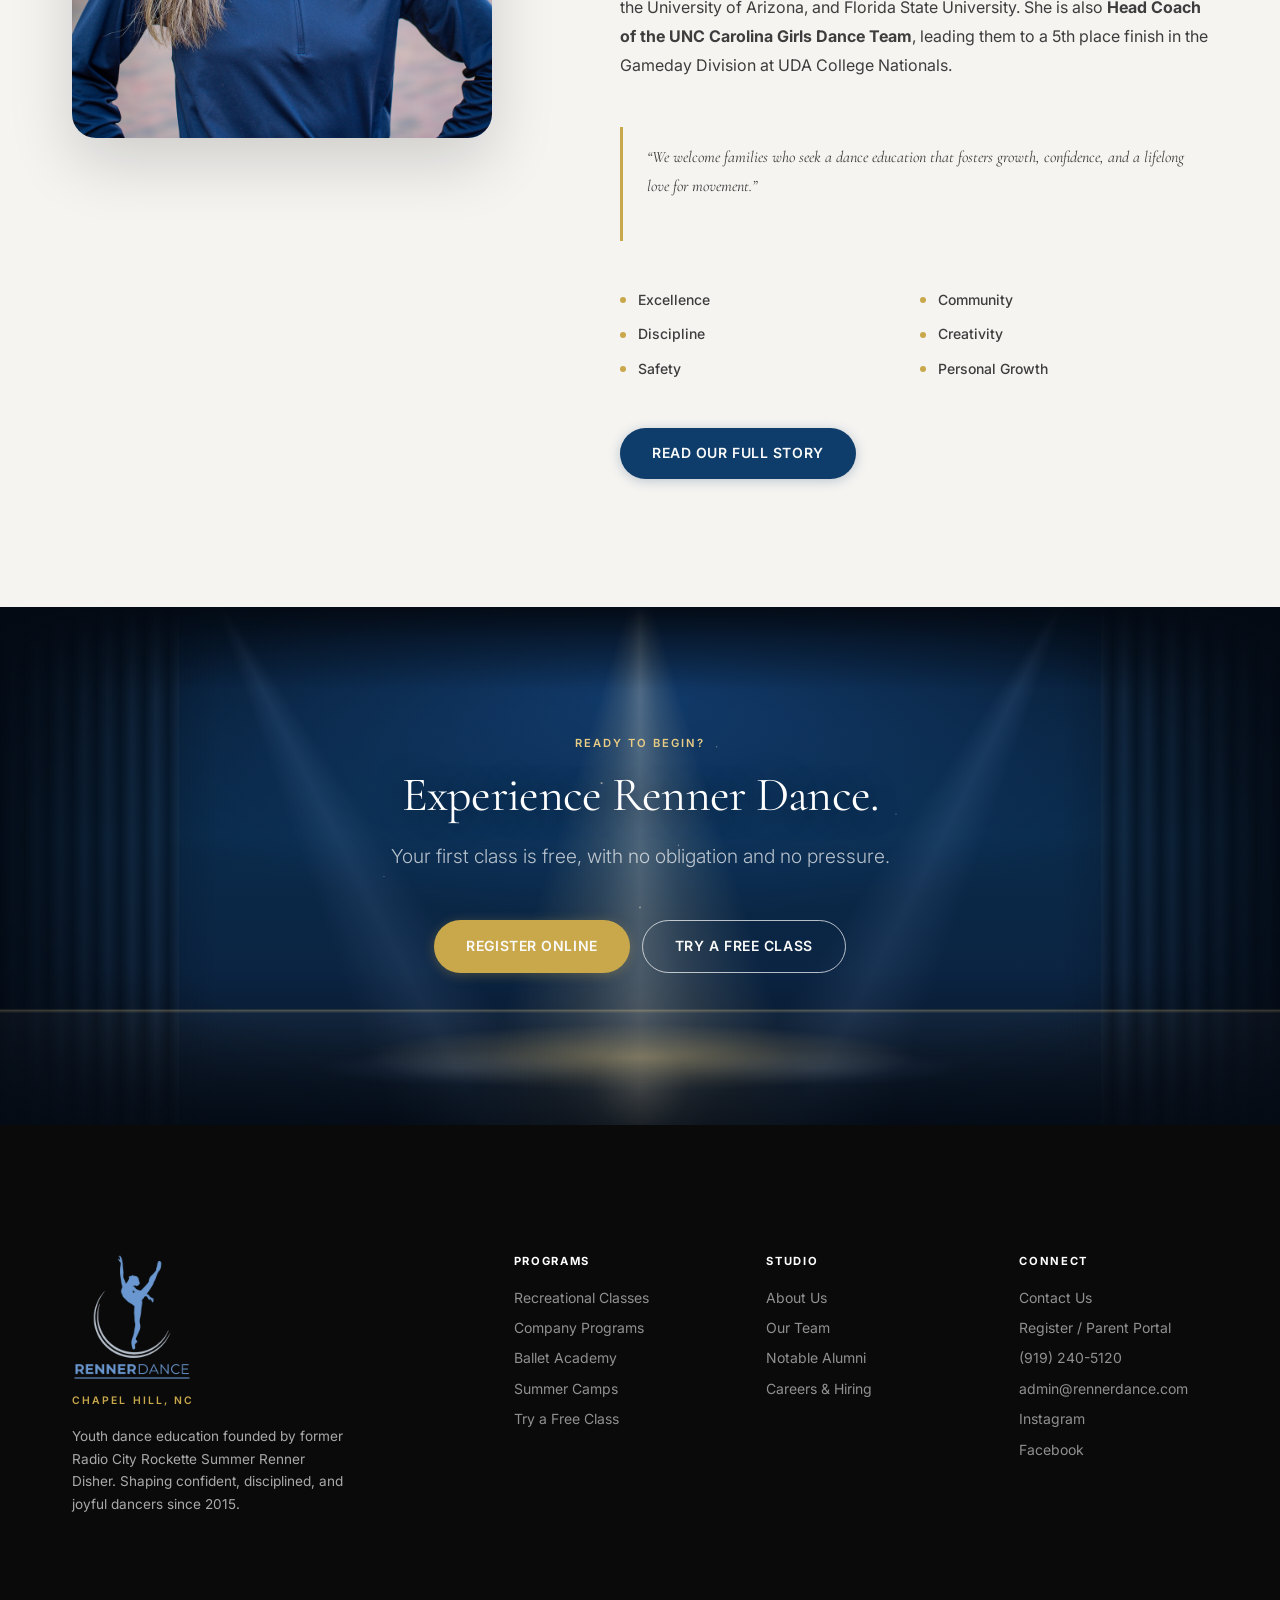
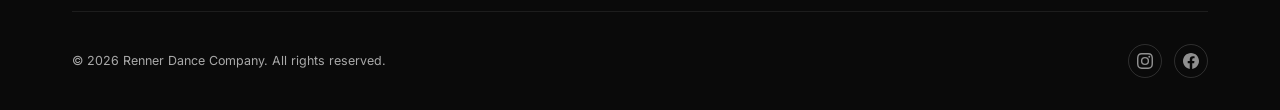
==== commit 785cfe75: "Bulldog edits" ====
--- a/index.html
+++ b/index.html
@@ -96,7 +96,7 @@
     <span class="xmas-ornament xo-6 xo-red"><i></i></span>
     <span class="xmas-ornament xo-7 xo-silver"><i></i></span>
     <span class="xmas-ornament xo-8 xo-green"><i></i></span>
-    <span class="xmas-ornament xo-bulldog"><svg viewBox="0 0 64 72" xmlns="http://www.w3.org/2000/svg" aria-hidden="true"><circle cx="32" cy="4" r="3" fill="none" stroke="#f3dc94" stroke-width="2"/><ellipse cx="14" cy="36" rx="7.5" ry="10" transform="rotate(18 14 36)" fill="#a87042"/><ellipse cx="50" cy="36" rx="7.5" ry="10" transform="rotate(-18 50 36)" fill="#a87042"/><ellipse cx="32" cy="44" rx="20" ry="18" fill="#d9a16c"/><path d="M29 28 Q32 25 35 28 L34 39 Q32 41 30 39 Z" fill="#fff7ee"/><ellipse cx="24" cy="51" rx="9.5" ry="7.5" fill="#fff7ee"/><ellipse cx="40" cy="51" rx="9.5" ry="7.5" fill="#fff7ee"/><ellipse cx="32" cy="53" rx="8" ry="6" fill="#fff7ee"/><path d="M25 31 Q32 29 39 31" fill="none" stroke="#b07645" stroke-width="1.3" stroke-linecap="round"/><path d="M18 48 Q20 55 25 56" fill="none" stroke="#c8905c" stroke-width="1.2" stroke-linecap="round"/><path d="M46 48 Q44 55 39 56" fill="none" stroke="#c8905c" stroke-width="1.2" stroke-linecap="round"/><circle cx="23.5" cy="40.5" r="3.6" fill="#231815"/><circle cx="40.5" cy="40.5" r="3.6" fill="#231815"/><circle cx="24.8" cy="39.2" r="1.3" fill="#ffffff"/><circle cx="41.8" cy="39.2" r="1.3" fill="#ffffff"/><circle cx="22.4" cy="41.8" r="0.6" fill="#ffffff"/><circle cx="39.4" cy="41.8" r="0.6" fill="#ffffff"/><ellipse cx="17.5" cy="46.5" rx="3.2" ry="1.9" fill="#f4939c" opacity="0.65"/><ellipse cx="46.5" cy="46.5" rx="3.2" ry="1.9" fill="#f4939c" opacity="0.65"/><ellipse cx="32" cy="47.2" rx="4.6" ry="3.2" fill="#2b1e1a"/><ellipse cx="30.6" cy="46.1" rx="1.4" ry="0.8" fill="#6b564f"/><path d="M27.5 52.5 Q32 55.5 36.5 52.5" fill="none" stroke="#3a2722" stroke-width="1.5" stroke-linecap="round"/><path d="M29.6 54.2 Q32 60.5 34.4 54.2 Z" fill="#f2798f"/><path d="M13 28 C16 11, 31 5, 44 10 C51 12.5, 55 18, 56 23 L47 22 C43 17, 36 16, 30 19 L50 28 Z" fill="#d92638"/><path d="M14 28 C17 12, 31 6, 44 11 C49 13, 53 17, 54 22" fill="none" stroke="#ff5c6c" stroke-width="1.4" opacity="0.5"/><circle cx="56.5" cy="23.5" r="4.8" fill="#ffffff" stroke="#e6ebf2" stroke-width="0.8"/><rect x="11" y="23.5" width="42" height="7.5" rx="3.75" fill="#ffffff" stroke="#e6ebf2" stroke-width="0.8"/><path d="M21 60 Q32 64.5 43 60" fill="none" stroke="#c81e30" stroke-width="3.2" stroke-linecap="round"/><circle cx="32" cy="64.5" r="3" fill="#f5c84c" stroke="#b8881e" stroke-width="0.8"/></svg></span>
+    <span class="xmas-ornament xo-bulldog"><svg viewBox="0 0 68 74" xmlns="http://www.w3.org/2000/svg" aria-hidden="true"><circle cx="34" cy="4.5" r="3" fill="none" stroke="#f3dc94" stroke-width="2"/><path d="M12 29 C6 28, 5 36, 10 38 C13 39, 15 35, 16 32 Z" fill="#9c6234"/><path d="M56 29 C62 28, 63 36, 58 38 C55 39, 53 35, 52 32 Z" fill="#9c6234"/><path d="M10 32 C8 33, 8.5 36, 11 36.5" fill="none" stroke="#784622" stroke-width="1.2" stroke-linecap="round"/><path d="M58 32 C60 33, 59.5 36, 57 36.5" fill="none" stroke="#784622" stroke-width="1.2" stroke-linecap="round"/><path d="M13 33 C12 23, 56 23, 55 33 C57 42, 58 53, 51 58 C45 62, 23 62, 17 58 C10 53, 11 42, 13 33 Z" fill="#d4955a"/><path d="M30 27 Q34 25 38 27 L37 40 Q34 42 31 40 Z" fill="#fff7ee"/><path d="M16 47 C13 52, 16 61, 24 61 C29 61, 32 58, 34 55 C36 58, 39 61, 44 61 C52 61, 55 52, 52 47 C48 42, 20 42, 16 47 Z" fill="#fff7ee" stroke="#c78a52" stroke-width="1"/><ellipse cx="34" cy="60.5" rx="9" ry="4.5" fill="#f2e4d5"/><path d="M24 31 Q34 28.5 44 31" fill="none" stroke="#9e6334" stroke-width="1.4" stroke-linecap="round"/><path d="M26 34 Q34 32 42 34" fill="none" stroke="#9e6334" stroke-width="1.2" stroke-linecap="round"/><path d="M15 41 Q13 48 17 54" fill="none" stroke="#a66838" stroke-width="1.3" stroke-linecap="round"/><path d="M53 41 Q55 48 51 54" fill="none" stroke="#a66838" stroke-width="1.3" stroke-linecap="round"/><circle cx="22.5" cy="39.5" r="3.6" fill="#231815"/><circle cx="45.5" cy="39.5" r="3.6" fill="#231815"/><circle cx="23.7" cy="38.2" r="1.3" fill="#ffffff"/><circle cx="46.7" cy="38.2" r="1.3" fill="#ffffff"/><circle cx="21.4" cy="40.8" r="0.6" fill="#ffffff"/><circle cx="44.4" cy="40.8" r="0.6" fill="#ffffff"/><ellipse cx="16.5" cy="44.5" rx="2.8" ry="1.6" fill="#f28b96" opacity="0.55"/><ellipse cx="51.5" cy="44.5" rx="2.8" ry="1.6" fill="#f28b96" opacity="0.55"/><path d="M24 44.5 Q34 39.5 44 44.5 Q34 46.5 24 44.5 Z" fill="#c98548" stroke="#9e6334" stroke-width="1"/><path d="M28 46.2 C28 43.8, 40 43.8, 40 46.2 C40 49.2, 36.5 50.5, 34 50.5 C31.5 50.5, 28 49.2, 28 46.2 Z" fill="#261b18"/><ellipse cx="31.5" cy="46.3" rx="1.4" ry="0.8" fill="#5e4b45"/><path d="M20 55.5 Q27 57.5 34 53.5 Q41 57.5 48 55.5" fill="none" stroke="#36241f" stroke-width="1.6" stroke-linecap="round"/><path d="M31.2 55.2 Q34 61.5 36.8 55.2 Z" fill="#f2798f"/><polygon points="27.2,55.5 28.8,52.8 30.2,55.2" fill="#ffffff" stroke="#d8cfc6" stroke-width="0.5"/><polygon points="40.8,55.5 39.2,52.8 37.8,55.2" fill="#ffffff" stroke="#d8cfc6" stroke-width="0.5"/><circle cx="22.5" cy="52.5" r="0.85" fill="#9c7a60"/><circle cx="25" cy="53.8" r="0.85" fill="#9c7a60"/><circle cx="45.5" cy="52.5" r="0.85" fill="#9c7a60"/><circle cx="43" cy="53.8" r="0.85" fill="#9c7a60"/><path d="M13 27 C17 10, 33 5, 47 10 C54 12.5, 58 18, 59 23 L49 22 C45 17, 38 16, 32 19 L53 27 Z" fill="#d92638"/><path d="M15 26 C18 11, 33 6.5, 47 11 C52 13, 56 17, 57 22" fill="none" stroke="#ff5c6c" stroke-width="1.4" opacity="0.5"/><circle cx="60" cy="23.5" r="5" fill="#ffffff" stroke="#e3e8f0" stroke-width="0.8"/><rect x="11" y="22.5" width="46" height="7.5" rx="3.75" fill="#ffffff" stroke="#e3e8f0" stroke-width="0.8"/><path d="M21 63 Q34 67.5 47 63" fill="none" stroke="#c81e30" stroke-width="3.4" stroke-linecap="round"/><circle cx="34" cy="67.5" r="3.1" fill="#f5c84c" stroke="#b8881e" stroke-width="0.8"/></svg></span>
   </div>
 
 
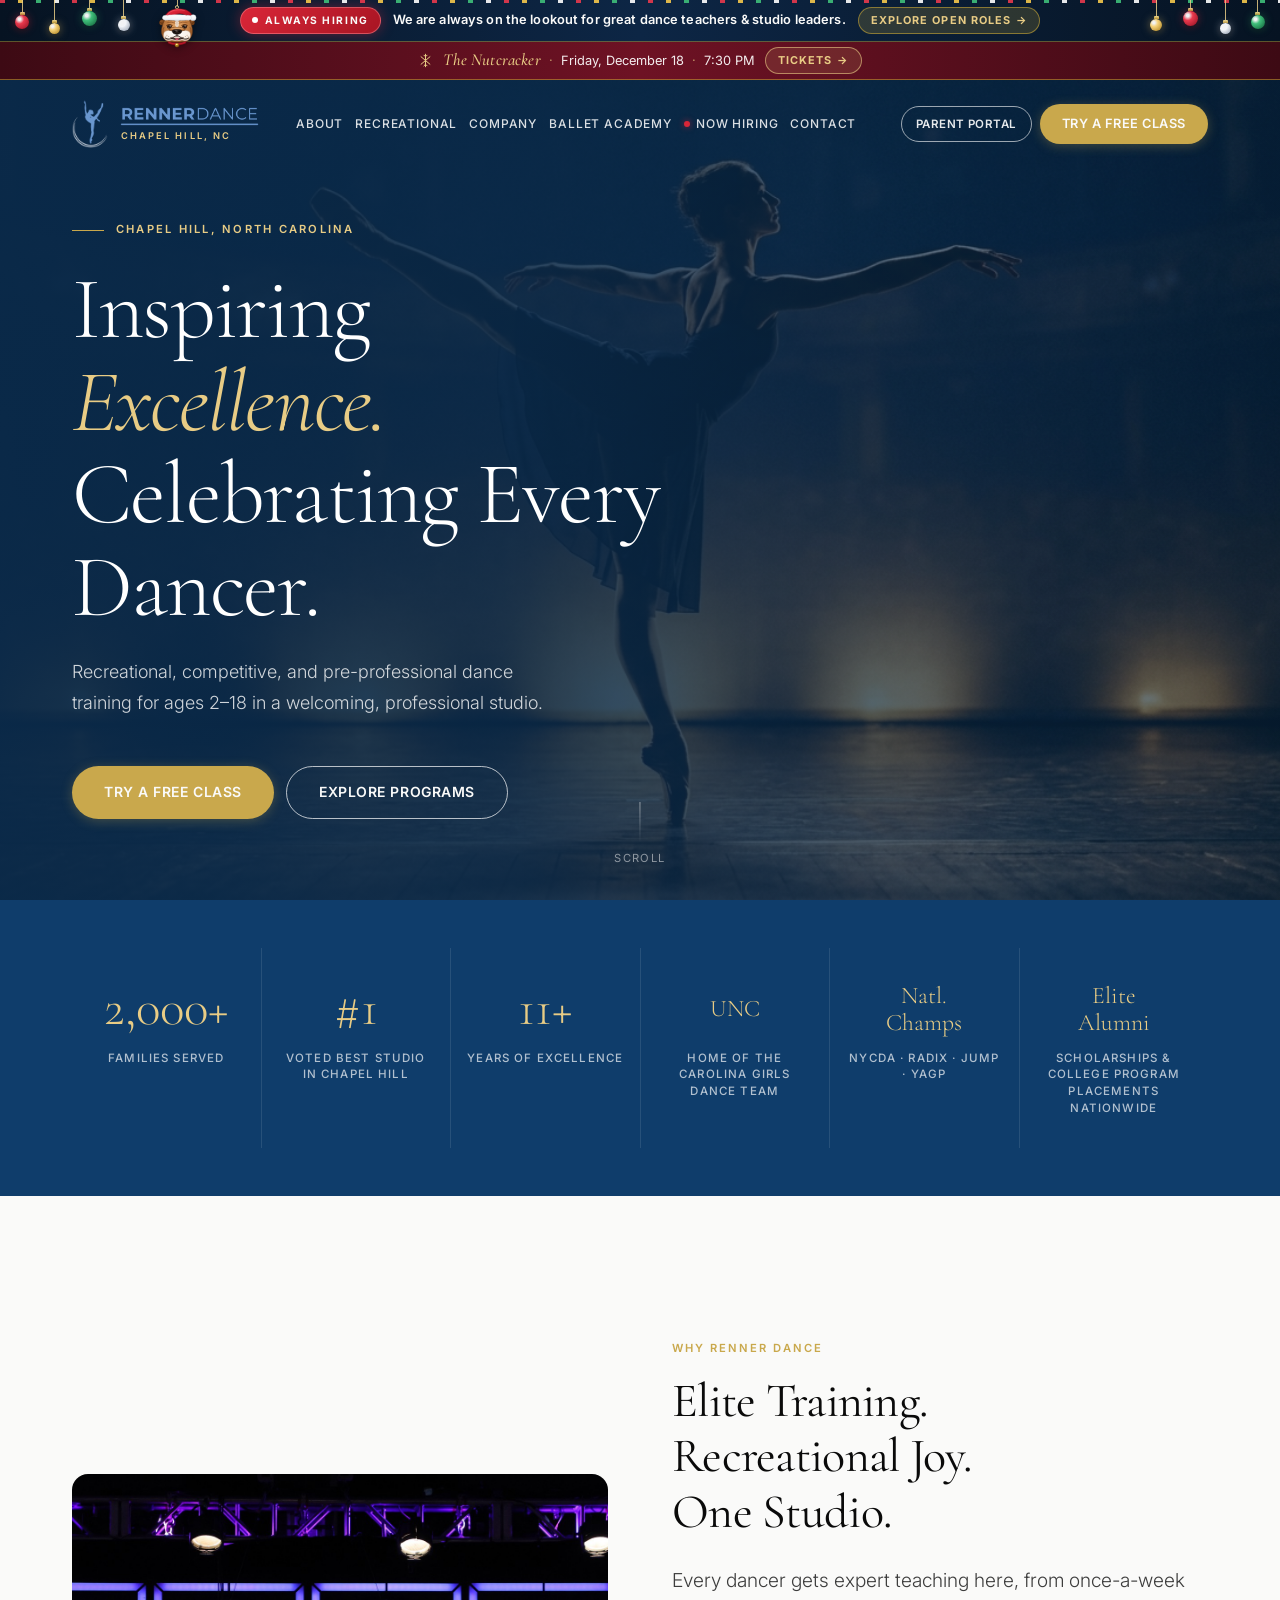
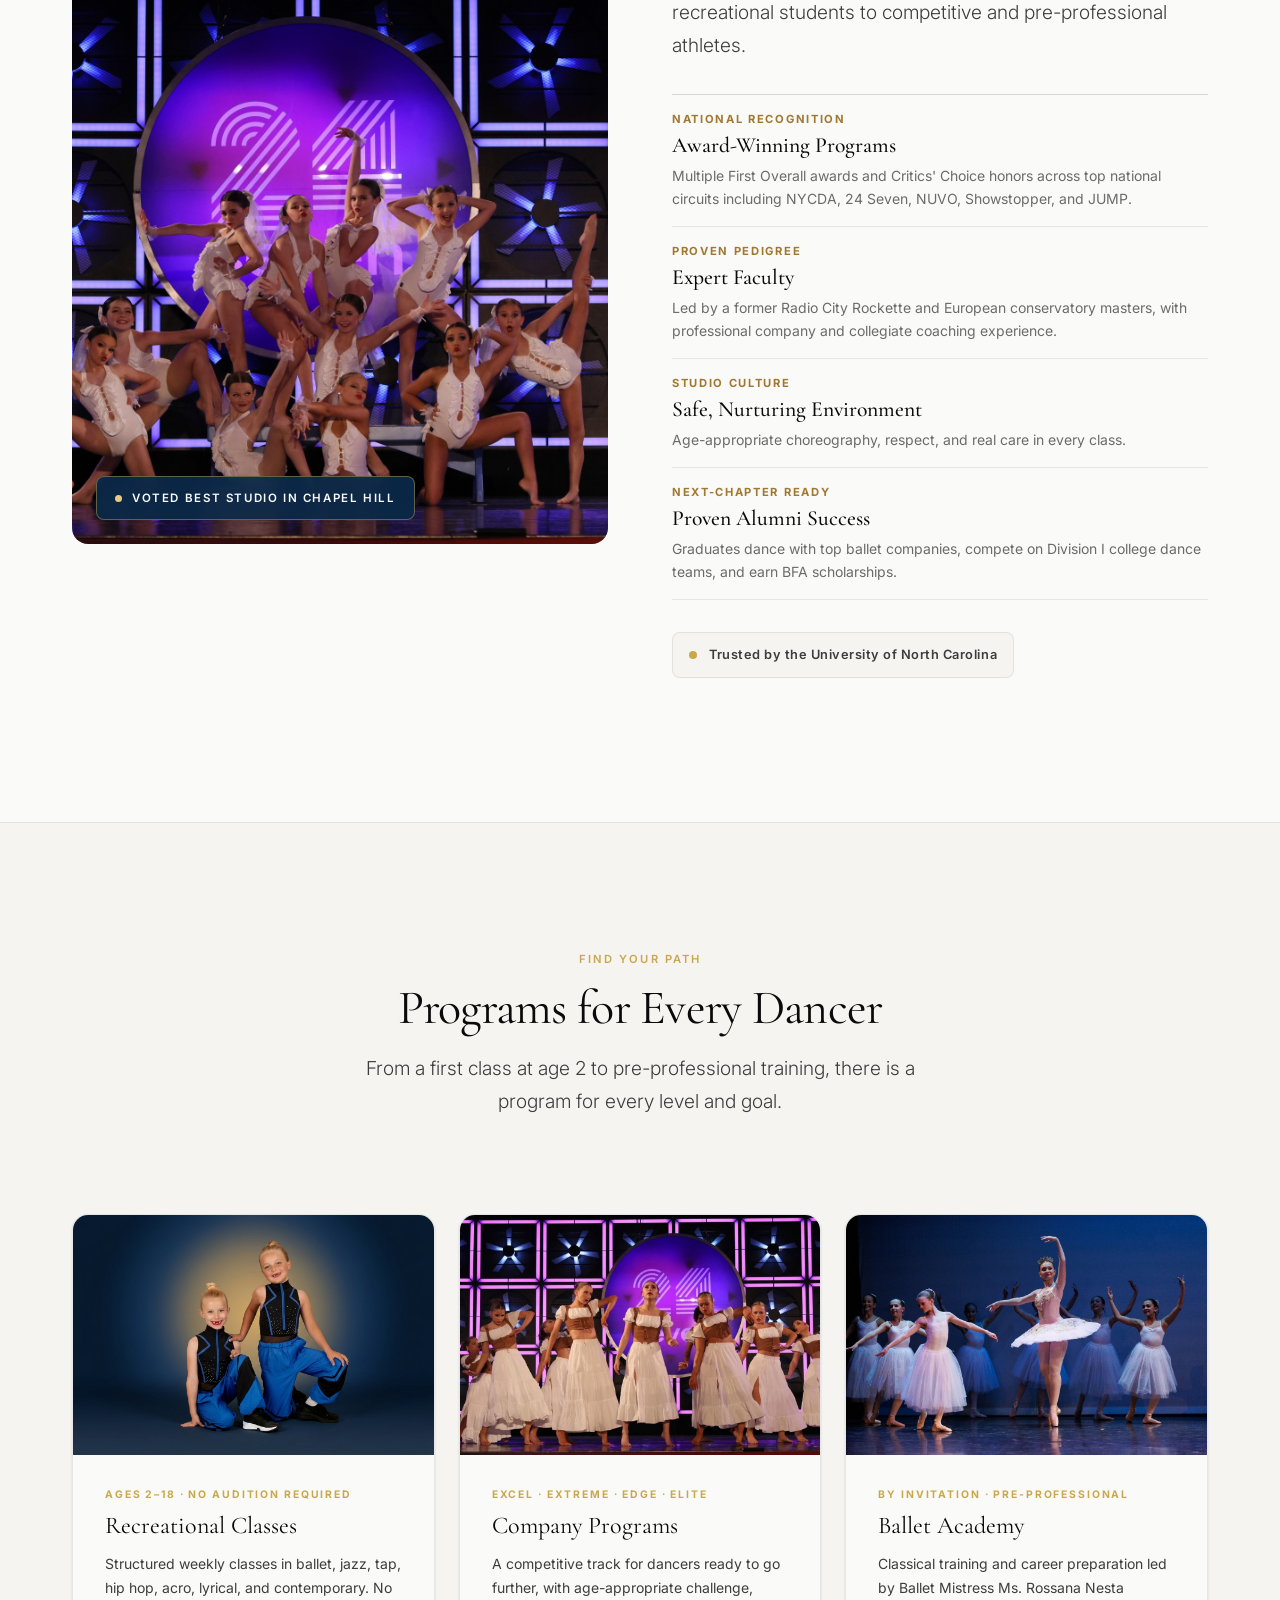
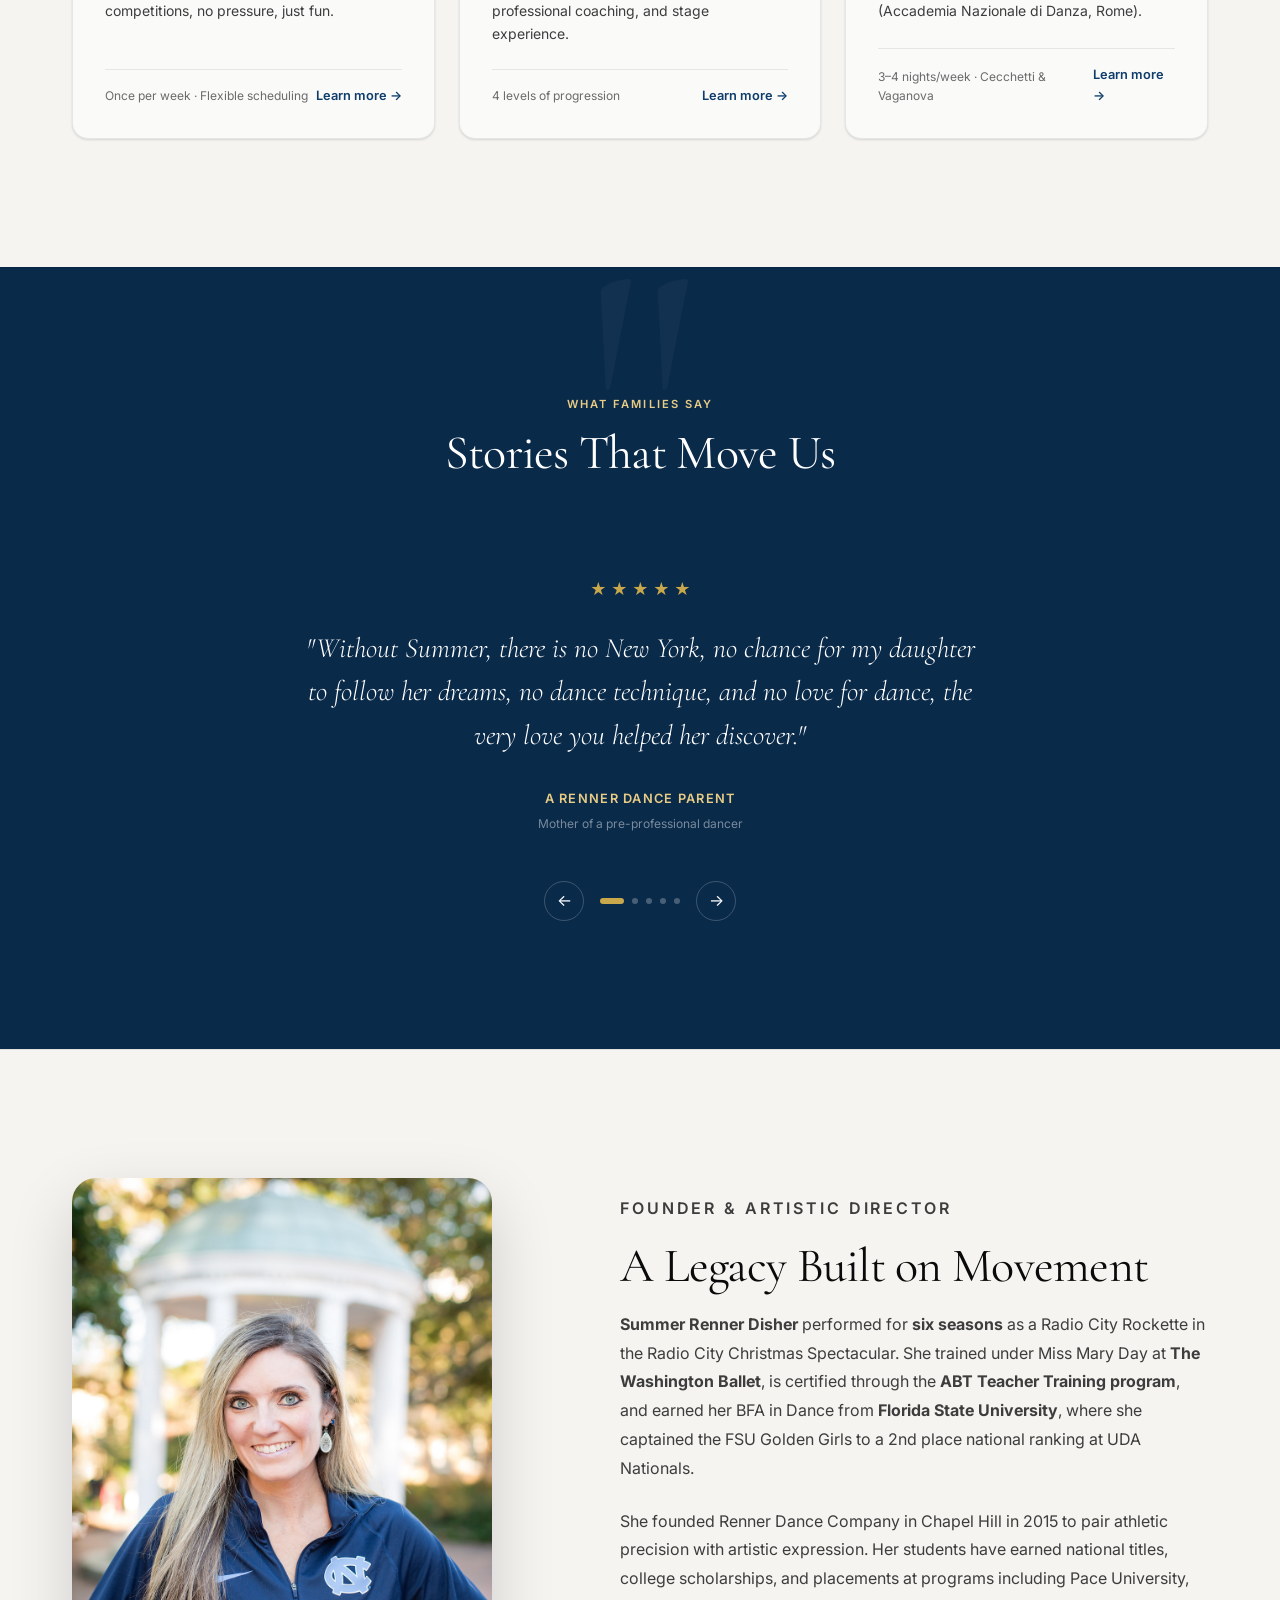
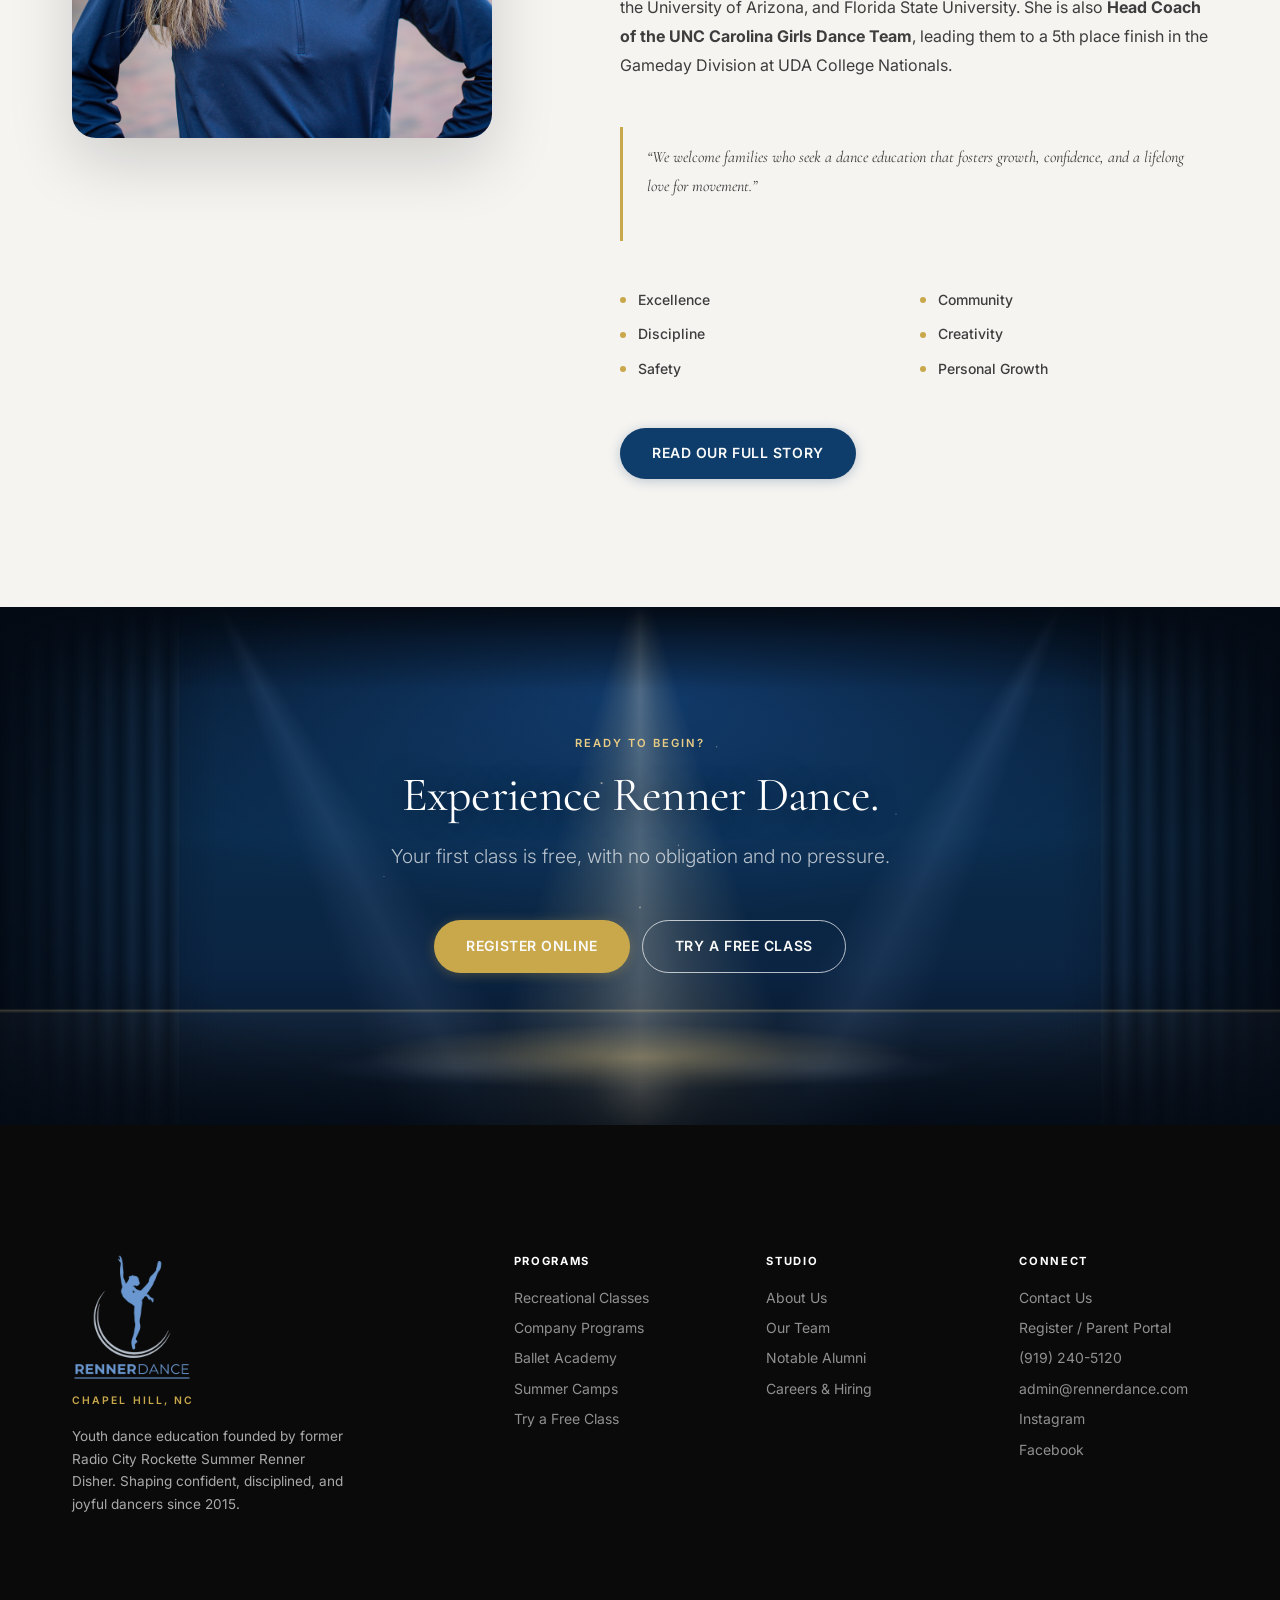
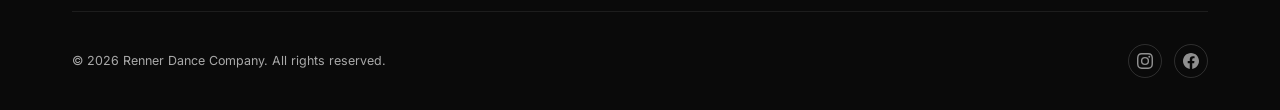
==== commit 3b837417: "Bulldog edits" ====
--- a/index.html
+++ b/index.html
@@ -96,7 +96,7 @@
     <span class="xmas-ornament xo-6 xo-red"><i></i></span>
     <span class="xmas-ornament xo-7 xo-silver"><i></i></span>
     <span class="xmas-ornament xo-8 xo-green"><i></i></span>
-    <span class="xmas-ornament xo-bulldog"><svg viewBox="0 0 68 74" xmlns="http://www.w3.org/2000/svg" aria-hidden="true"><circle cx="34" cy="4.5" r="3" fill="none" stroke="#f3dc94" stroke-width="2"/><path d="M12 29 C6 28, 5 36, 10 38 C13 39, 15 35, 16 32 Z" fill="#9c6234"/><path d="M56 29 C62 28, 63 36, 58 38 C55 39, 53 35, 52 32 Z" fill="#9c6234"/><path d="M10 32 C8 33, 8.5 36, 11 36.5" fill="none" stroke="#784622" stroke-width="1.2" stroke-linecap="round"/><path d="M58 32 C60 33, 59.5 36, 57 36.5" fill="none" stroke="#784622" stroke-width="1.2" stroke-linecap="round"/><path d="M13 33 C12 23, 56 23, 55 33 C57 42, 58 53, 51 58 C45 62, 23 62, 17 58 C10 53, 11 42, 13 33 Z" fill="#d4955a"/><path d="M30 27 Q34 25 38 27 L37 40 Q34 42 31 40 Z" fill="#fff7ee"/><path d="M16 47 C13 52, 16 61, 24 61 C29 61, 32 58, 34 55 C36 58, 39 61, 44 61 C52 61, 55 52, 52 47 C48 42, 20 42, 16 47 Z" fill="#fff7ee" stroke="#c78a52" stroke-width="1"/><ellipse cx="34" cy="60.5" rx="9" ry="4.5" fill="#f2e4d5"/><path d="M24 31 Q34 28.5 44 31" fill="none" stroke="#9e6334" stroke-width="1.4" stroke-linecap="round"/><path d="M26 34 Q34 32 42 34" fill="none" stroke="#9e6334" stroke-width="1.2" stroke-linecap="round"/><path d="M15 41 Q13 48 17 54" fill="none" stroke="#a66838" stroke-width="1.3" stroke-linecap="round"/><path d="M53 41 Q55 48 51 54" fill="none" stroke="#a66838" stroke-width="1.3" stroke-linecap="round"/><circle cx="22.5" cy="39.5" r="3.6" fill="#231815"/><circle cx="45.5" cy="39.5" r="3.6" fill="#231815"/><circle cx="23.7" cy="38.2" r="1.3" fill="#ffffff"/><circle cx="46.7" cy="38.2" r="1.3" fill="#ffffff"/><circle cx="21.4" cy="40.8" r="0.6" fill="#ffffff"/><circle cx="44.4" cy="40.8" r="0.6" fill="#ffffff"/><ellipse cx="16.5" cy="44.5" rx="2.8" ry="1.6" fill="#f28b96" opacity="0.55"/><ellipse cx="51.5" cy="44.5" rx="2.8" ry="1.6" fill="#f28b96" opacity="0.55"/><path d="M24 44.5 Q34 39.5 44 44.5 Q34 46.5 24 44.5 Z" fill="#c98548" stroke="#9e6334" stroke-width="1"/><path d="M28 46.2 C28 43.8, 40 43.8, 40 46.2 C40 49.2, 36.5 50.5, 34 50.5 C31.5 50.5, 28 49.2, 28 46.2 Z" fill="#261b18"/><ellipse cx="31.5" cy="46.3" rx="1.4" ry="0.8" fill="#5e4b45"/><path d="M20 55.5 Q27 57.5 34 53.5 Q41 57.5 48 55.5" fill="none" stroke="#36241f" stroke-width="1.6" stroke-linecap="round"/><path d="M31.2 55.2 Q34 61.5 36.8 55.2 Z" fill="#f2798f"/><polygon points="27.2,55.5 28.8,52.8 30.2,55.2" fill="#ffffff" stroke="#d8cfc6" stroke-width="0.5"/><polygon points="40.8,55.5 39.2,52.8 37.8,55.2" fill="#ffffff" stroke="#d8cfc6" stroke-width="0.5"/><circle cx="22.5" cy="52.5" r="0.85" fill="#9c7a60"/><circle cx="25" cy="53.8" r="0.85" fill="#9c7a60"/><circle cx="45.5" cy="52.5" r="0.85" fill="#9c7a60"/><circle cx="43" cy="53.8" r="0.85" fill="#9c7a60"/><path d="M13 27 C17 10, 33 5, 47 10 C54 12.5, 58 18, 59 23 L49 22 C45 17, 38 16, 32 19 L53 27 Z" fill="#d92638"/><path d="M15 26 C18 11, 33 6.5, 47 11 C52 13, 56 17, 57 22" fill="none" stroke="#ff5c6c" stroke-width="1.4" opacity="0.5"/><circle cx="60" cy="23.5" r="5" fill="#ffffff" stroke="#e3e8f0" stroke-width="0.8"/><rect x="11" y="22.5" width="46" height="7.5" rx="3.75" fill="#ffffff" stroke="#e3e8f0" stroke-width="0.8"/><path d="M21 63 Q34 67.5 47 63" fill="none" stroke="#c81e30" stroke-width="3.4" stroke-linecap="round"/><circle cx="34" cy="67.5" r="3.1" fill="#f5c84c" stroke="#b8881e" stroke-width="0.8"/></svg></span>
+    <span class="xmas-ornament xo-bulldog"><img src="images/xmas-bulldog.svg" alt="" width="42" height="43"></span>
   </div>
 
 
--- a/css/styles.css
+++ b/css/styles.css
@@ -3793,40 +3793,44 @@
 .xo-7 { right: 3.8%; --len: 20px; --size: 11px; animation-delay: -3.3s; }
 .xo-8 { right: 1.2%; --len: 12px; --size: 14px; animation-delay: -1.5s; }
 
-/* Cute bulldog in a Santa hat ornament */
+/* Cute English Bulldog in a Santa hat ornament */
 .xo-bulldog {
   left: 12.2%;
-  --len: 8px;
+  --len: 6px;
   animation-duration: 5.2s;
   animation-delay: -0.9s;
 }
 .xo-bulldog::after { display: none; }
-.xo-bulldog svg {
+.xo-bulldog img {
   order: 2;
   display: block;
-  width: 34px;
-  height: 38px;
+  width: 42px;
+  height: 43px;
   margin-top: -1px;
-  filter: drop-shadow(0 2px 4px rgba(0, 0, 0, 0.38));
+  filter: drop-shadow(0 2px 4px rgba(0, 0, 0, 0.42));
 }
 
 @media (max-width: 1200px) {
   .xo-4, .xo-5 { display: none; }
   .xo-bulldog { left: 9%; }
-  .xo-bulldog svg { width: 31px; height: 35px; }
+  .xo-bulldog img { width: 38px; height: 39px; }
 }
 @media (max-width: 1024px) {
   .xo-3, .xo-6 { display: none; }
   .xo-bulldog { left: 6.5%; }
-  .xo-bulldog svg { width: 29px; height: 32px; }
-}
-/* phones: cute bulldog tucked in top-left corner + tiny ornament on right + light string */
+  .xo-bulldog img { width: 34px; height: 35px; }
+}
+/* phones: cute English Bulldog tucked in top-left corner + tiny ornament on right + light string */
 @media (max-width: 768px) {
   .xo-1, .xo-2, .xo-7 { display: none; }
-  .xo-bulldog { left: 2px; --len: 3px; }
-  .xo-bulldog svg { width: 22px; height: 25px; }
+  .xo-bulldog { left: 2px; --len: 2px; }
+  .xo-bulldog img { width: 27px; height: 28px; }
   .xo-8 { right: 3px; --len: 6px; --size: 9px; }
   .xmas-garland::before { height: 2px; }
+}
+@media (max-width: 390px) {
+  .xo-bulldog { left: 1px; --len: 1px; }
+  .xo-bulldog img { width: 23px; height: 24px; }
 }
 @media (prefers-reduced-motion: reduce) {
   .xmas-ornament, .xmas-garland::before { animation: none; }
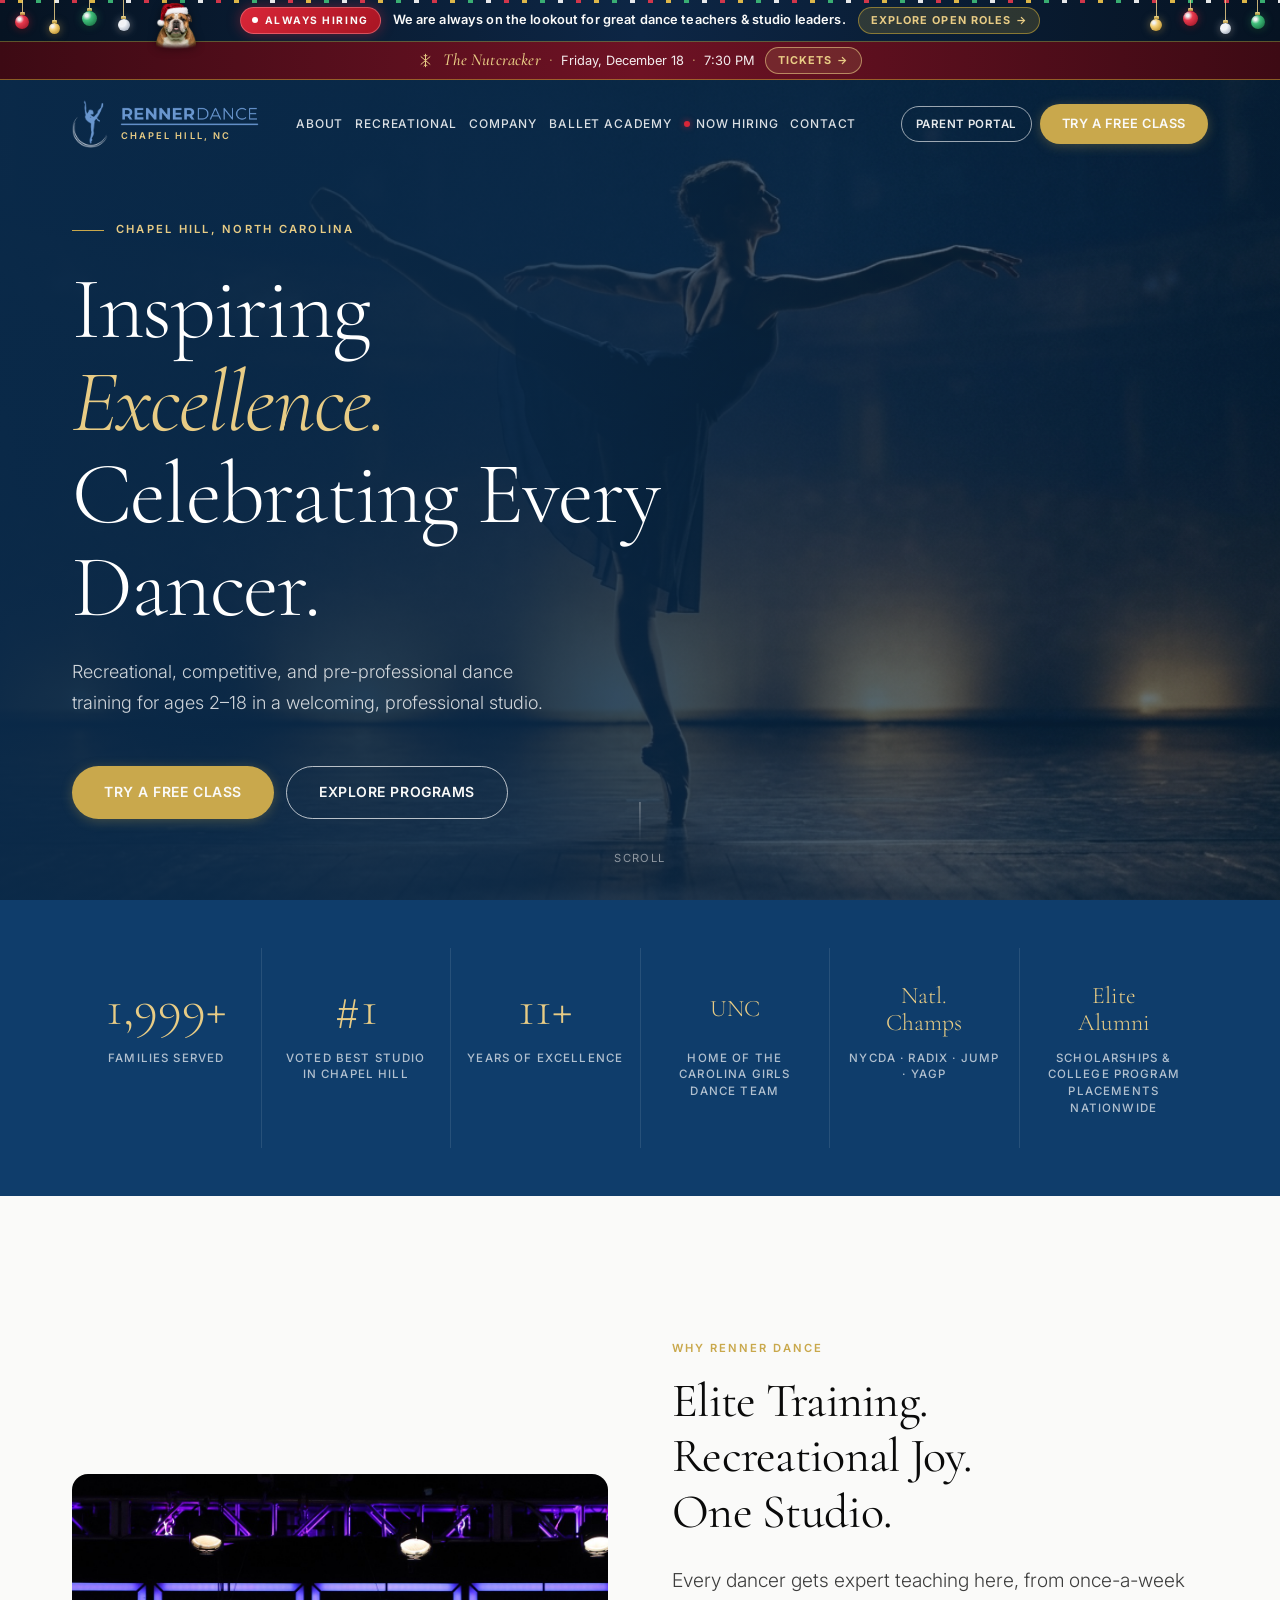
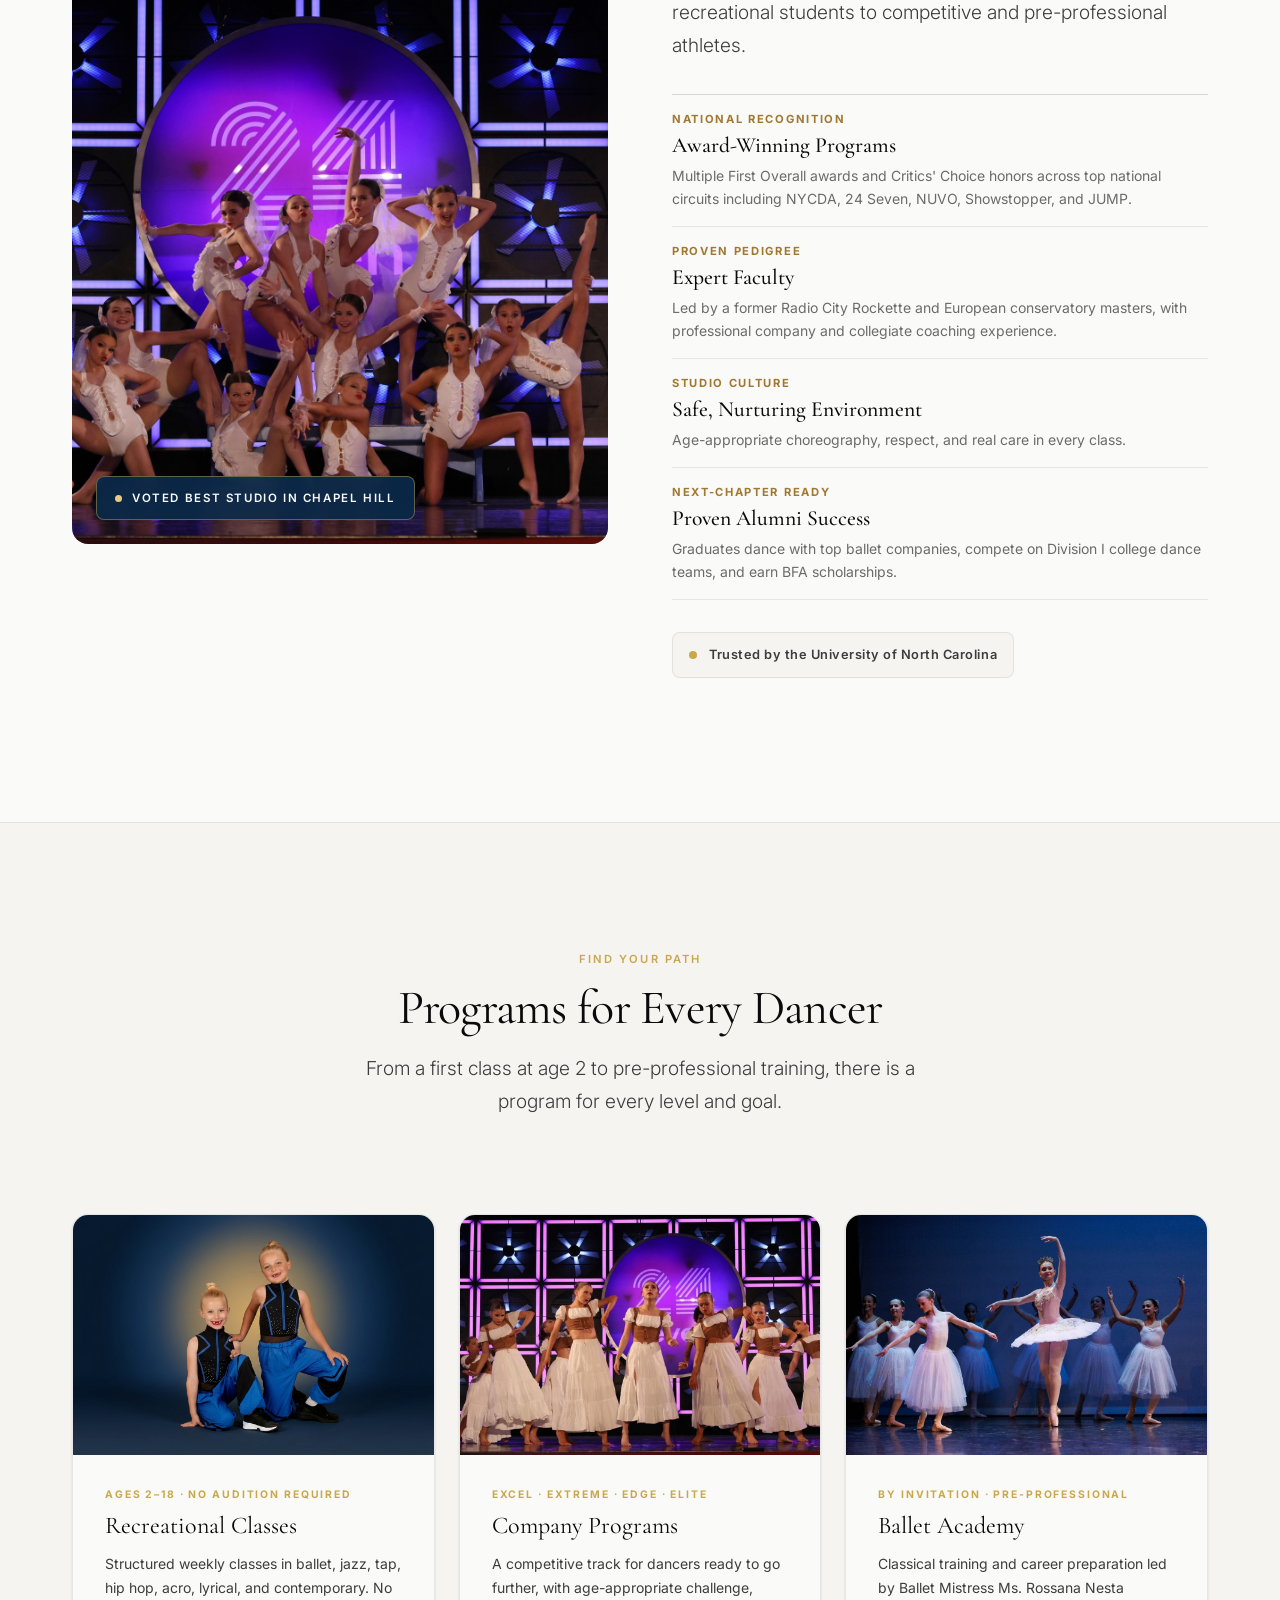
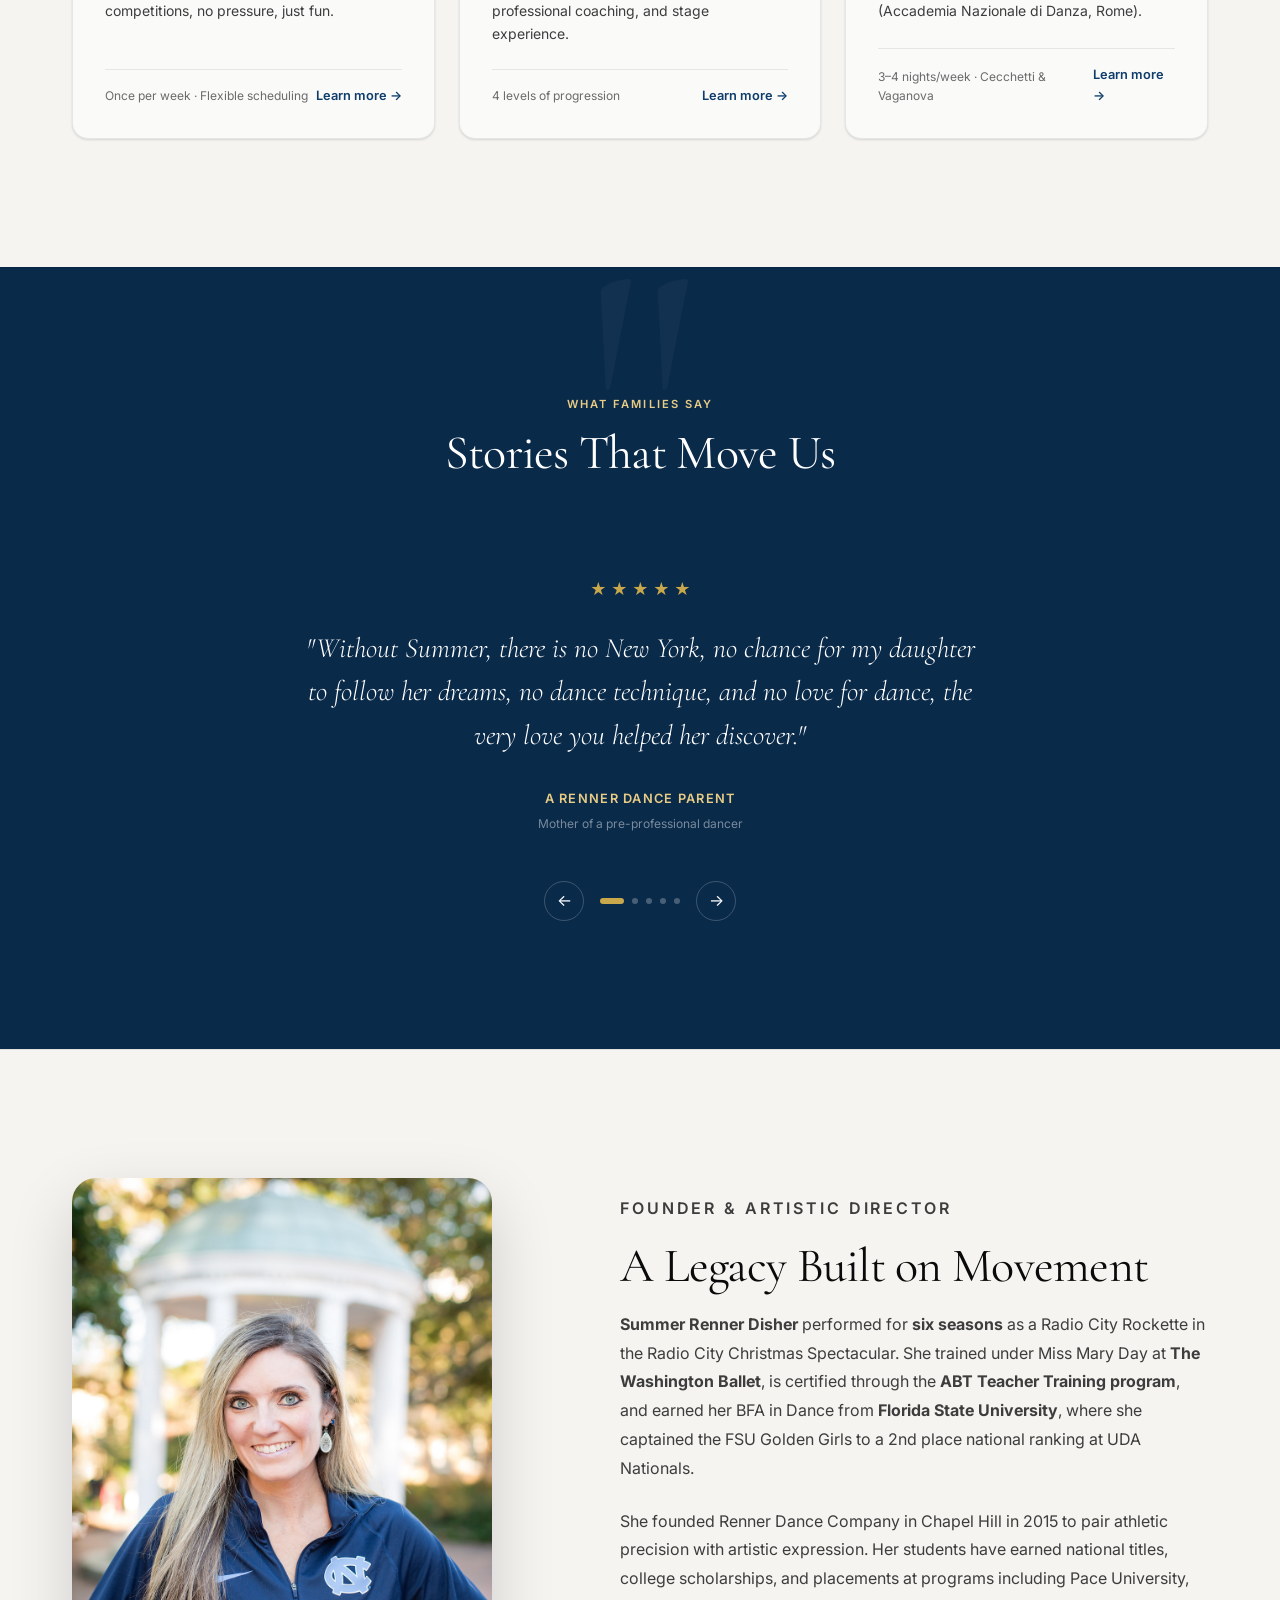
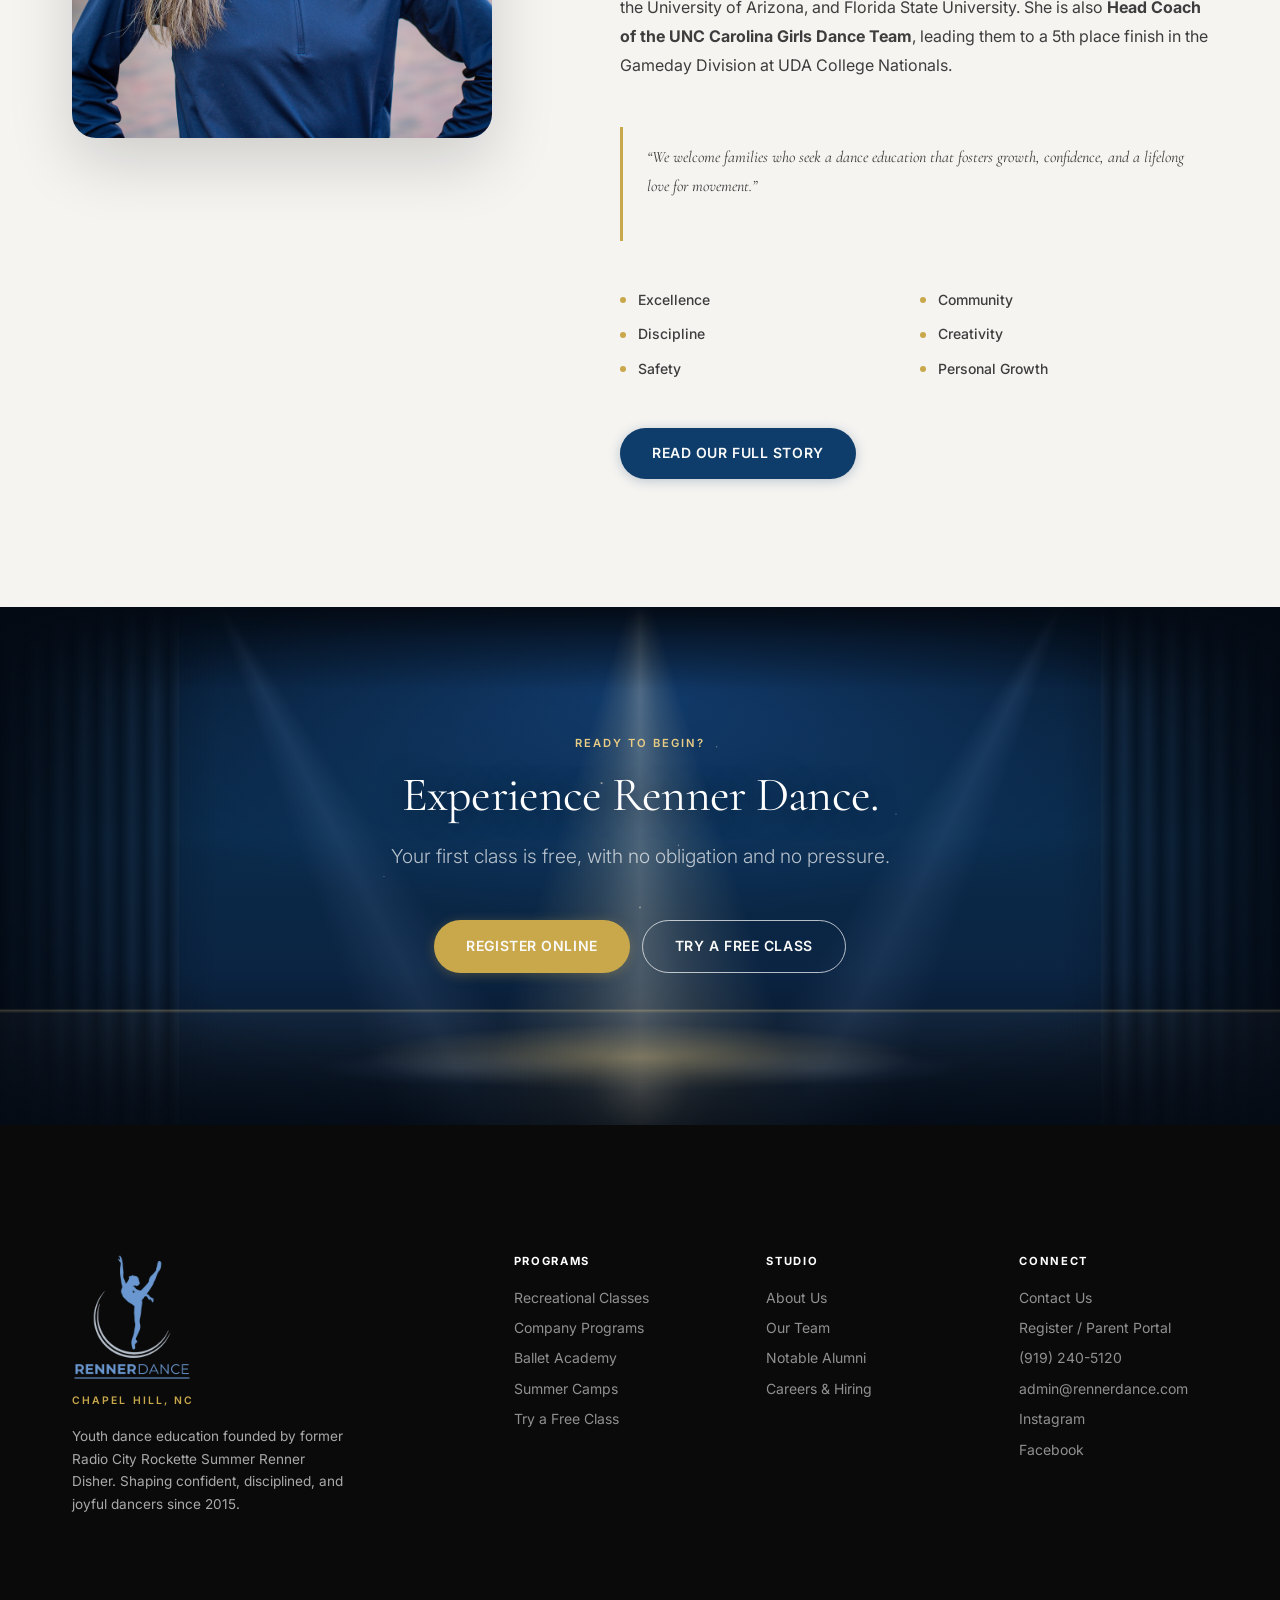
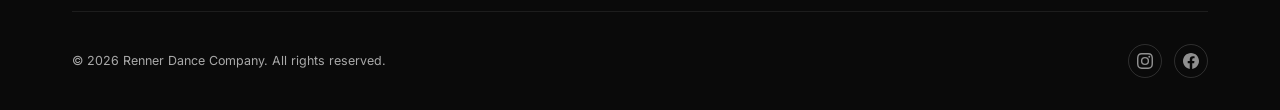
==== commit 5e861584: "bulldog" ====
--- a/index.html
+++ b/index.html
@@ -96,7 +96,7 @@
     <span class="xmas-ornament xo-6 xo-red"><i></i></span>
     <span class="xmas-ornament xo-7 xo-silver"><i></i></span>
     <span class="xmas-ornament xo-8 xo-green"><i></i></span>
-    <span class="xmas-ornament xo-bulldog"><img src="images/xmas-bulldog.svg" alt="" width="42" height="43"></span>
+    <span class="xmas-ornament xo-bulldog"><img src="images/xmas-bulldog.png" alt="English Bulldog in a Santa hat" width="189" height="220"></span>
   </div>
 
 
--- a/css/styles.css
+++ b/css/styles.css
@@ -3793,44 +3793,42 @@
 .xo-7 { right: 3.8%; --len: 20px; --size: 11px; animation-delay: -3.3s; }
 .xo-8 { right: 1.2%; --len: 12px; --size: 14px; animation-delay: -1.5s; }
 
-/* Cute English Bulldog in a Santa hat ornament */
+/* Realistic chunky English Bulldog in a Santa hat (sits naturally in the top bar, not a hanging ornament) */
 .xo-bulldog {
   left: 12.2%;
-  --len: 6px;
-  animation-duration: 5.2s;
-  animation-delay: -0.9s;
-}
+  top: 3px;
+  animation: none;
+}
+.xo-bulldog::before,
 .xo-bulldog::after { display: none; }
 .xo-bulldog img {
-  order: 2;
   display: block;
-  width: 42px;
-  height: 43px;
-  margin-top: -1px;
-  filter: drop-shadow(0 2px 4px rgba(0, 0, 0, 0.42));
+  width: auto;
+  height: 46px;
+  filter: drop-shadow(0 2px 5px rgba(0, 0, 0, 0.45));
 }
 
 @media (max-width: 1200px) {
   .xo-4, .xo-5 { display: none; }
   .xo-bulldog { left: 9%; }
-  .xo-bulldog img { width: 38px; height: 39px; }
+  .xo-bulldog img { height: 42px; }
 }
 @media (max-width: 1024px) {
   .xo-3, .xo-6 { display: none; }
   .xo-bulldog { left: 6.5%; }
-  .xo-bulldog img { width: 34px; height: 35px; }
-}
-/* phones: cute English Bulldog tucked in top-left corner + tiny ornament on right + light string */
+  .xo-bulldog img { height: 40px; }
+}
+/* phones: realistic English Bulldog tucked in top-left corner + tiny ornament on right + light string */
 @media (max-width: 768px) {
   .xo-1, .xo-2, .xo-7 { display: none; }
-  .xo-bulldog { left: 2px; --len: 2px; }
-  .xo-bulldog img { width: 27px; height: 28px; }
+  .xo-bulldog { left: 3px; top: 3px; }
+  .xo-bulldog img { height: 32px; }
   .xo-8 { right: 3px; --len: 6px; --size: 9px; }
   .xmas-garland::before { height: 2px; }
 }
 @media (max-width: 390px) {
-  .xo-bulldog { left: 1px; --len: 1px; }
-  .xo-bulldog img { width: 23px; height: 24px; }
+  .xo-bulldog { left: 2px; top: 4px; }
+  .xo-bulldog img { height: 28px; }
 }
 @media (prefers-reduced-motion: reduce) {
   .xmas-ornament, .xmas-garland::before { animation: none; }
